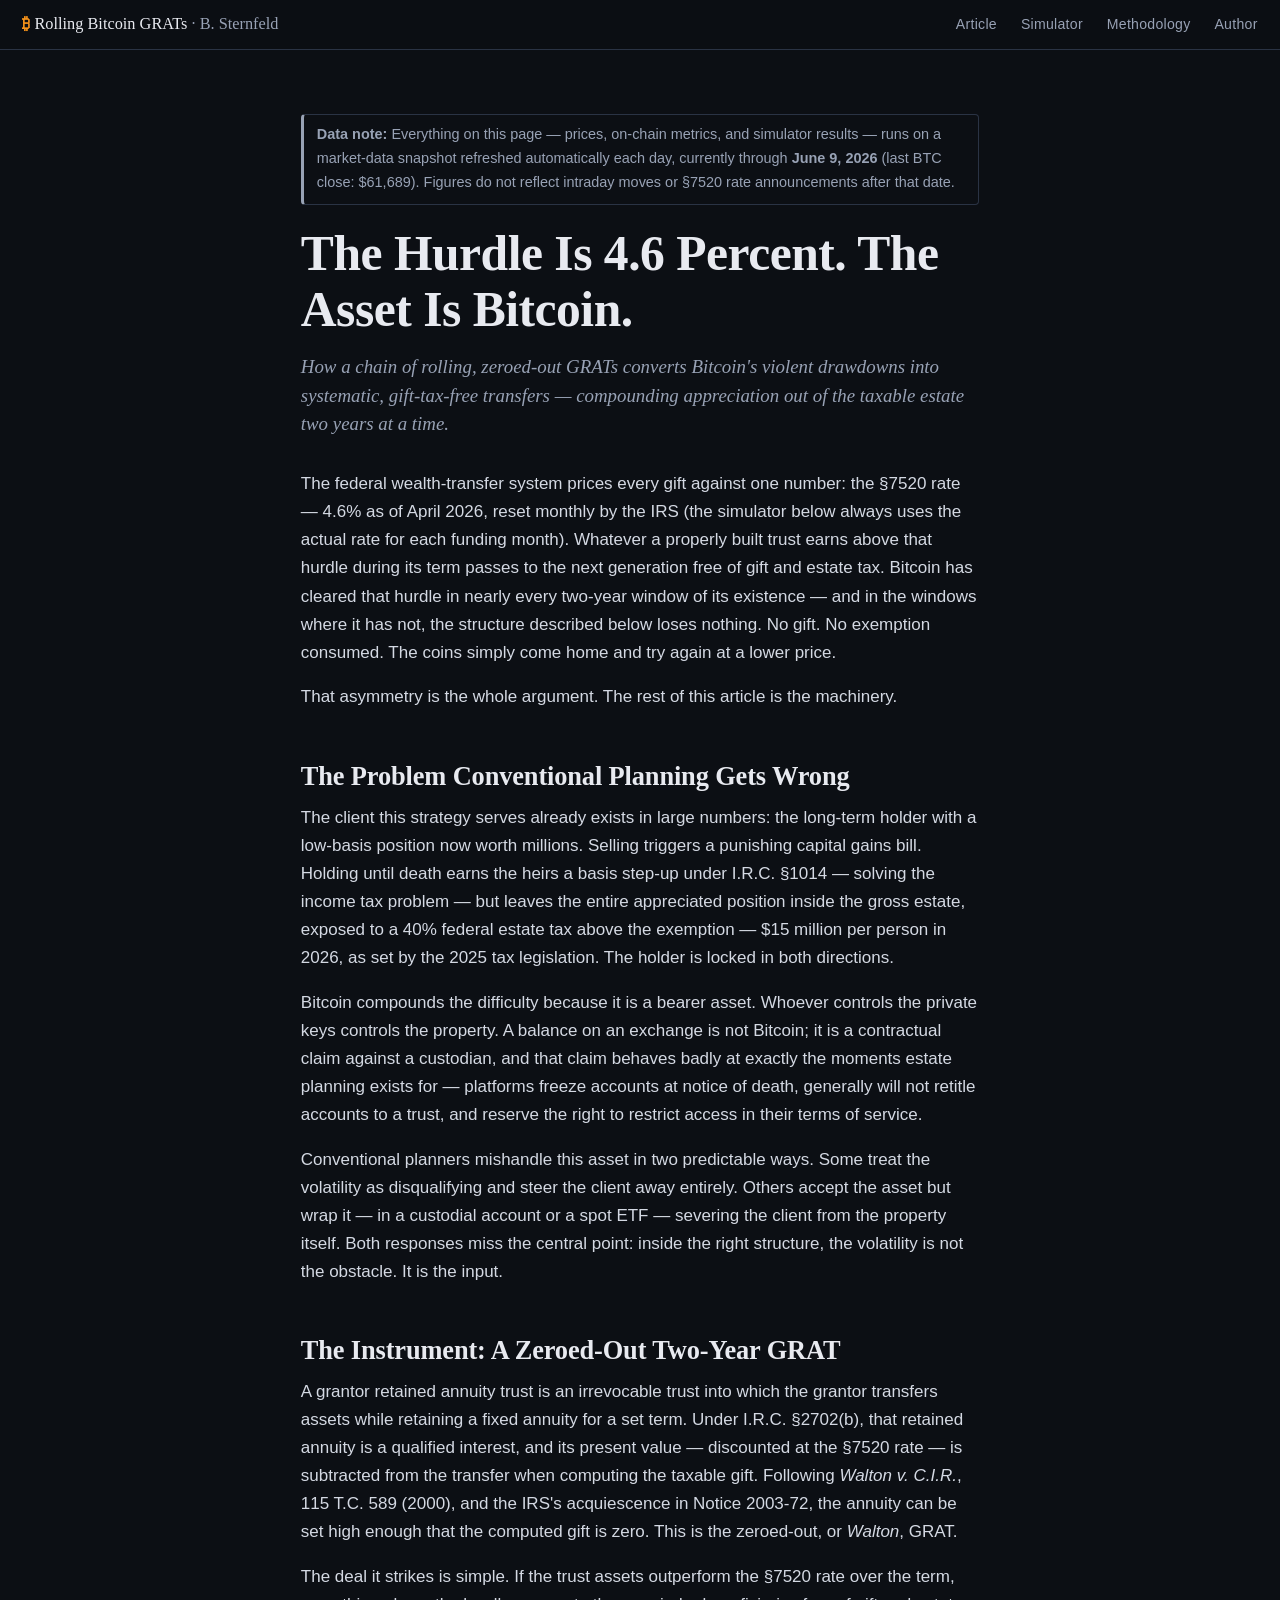
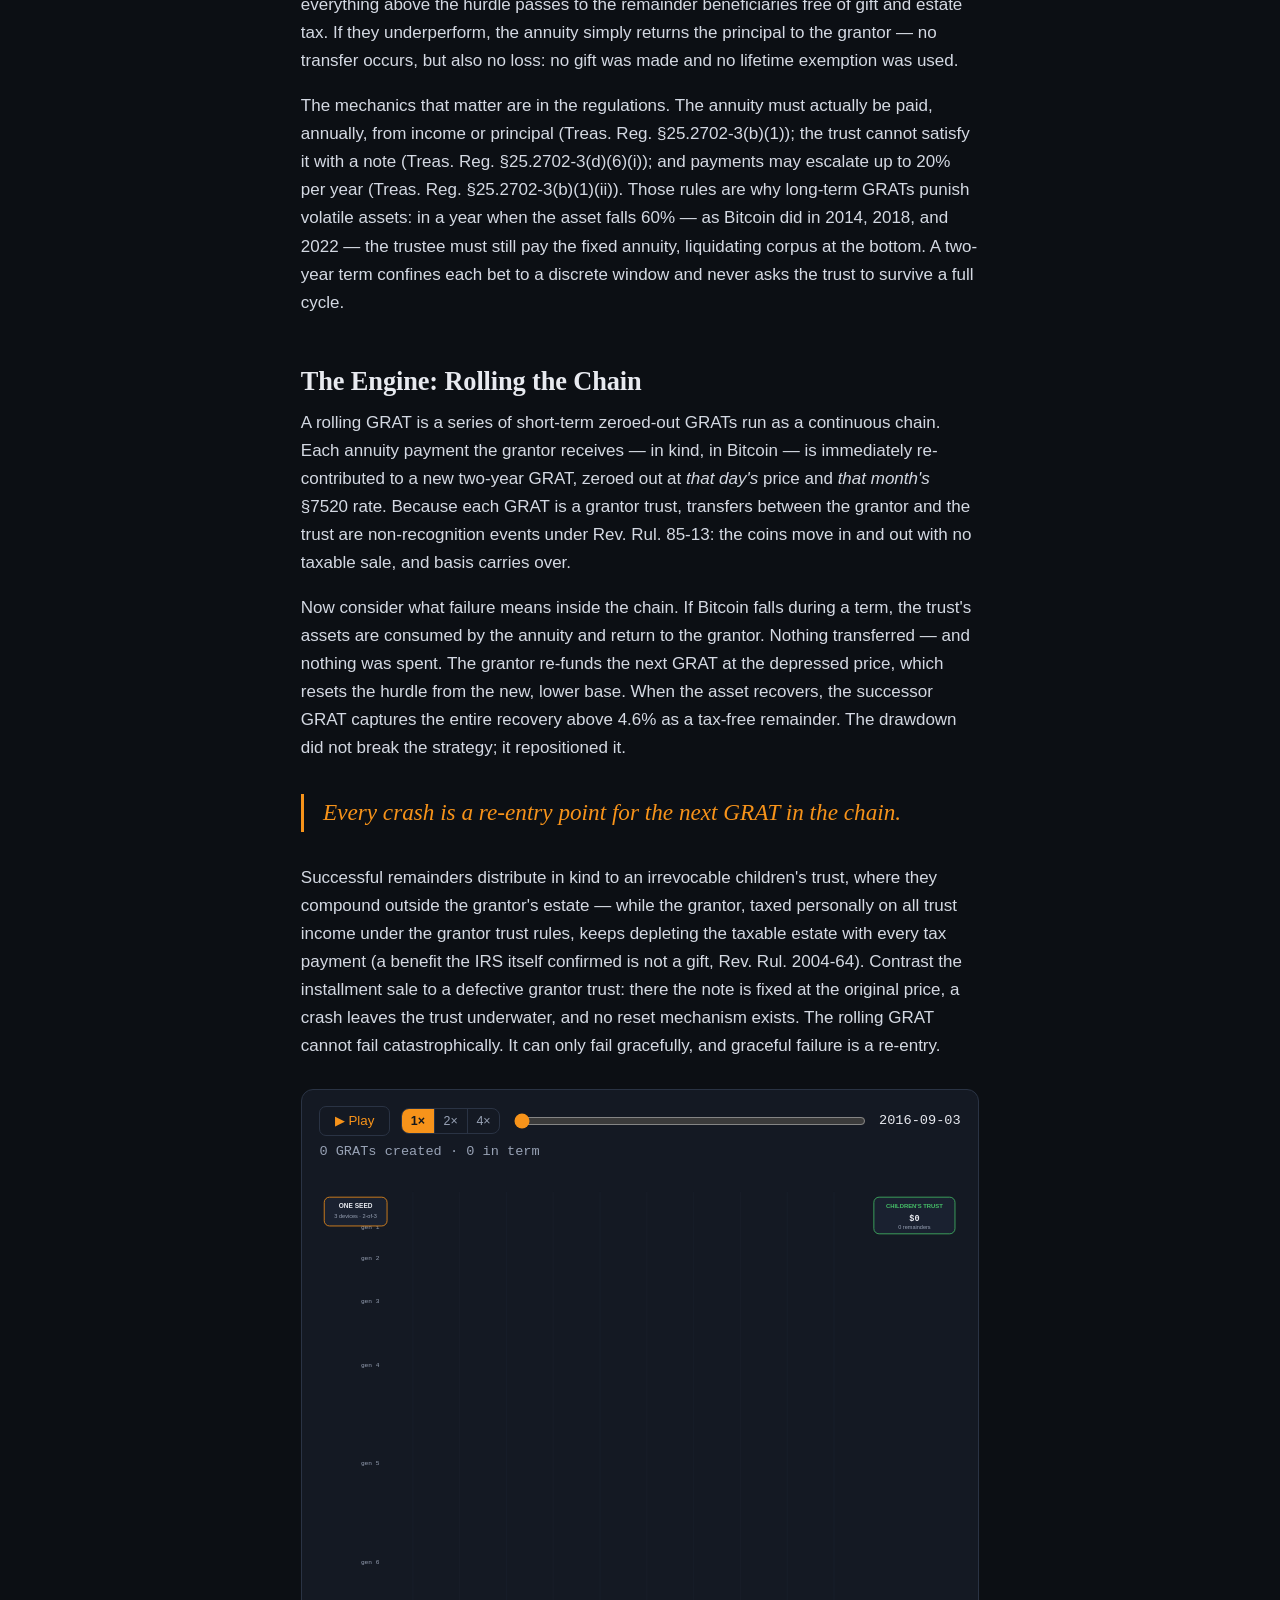
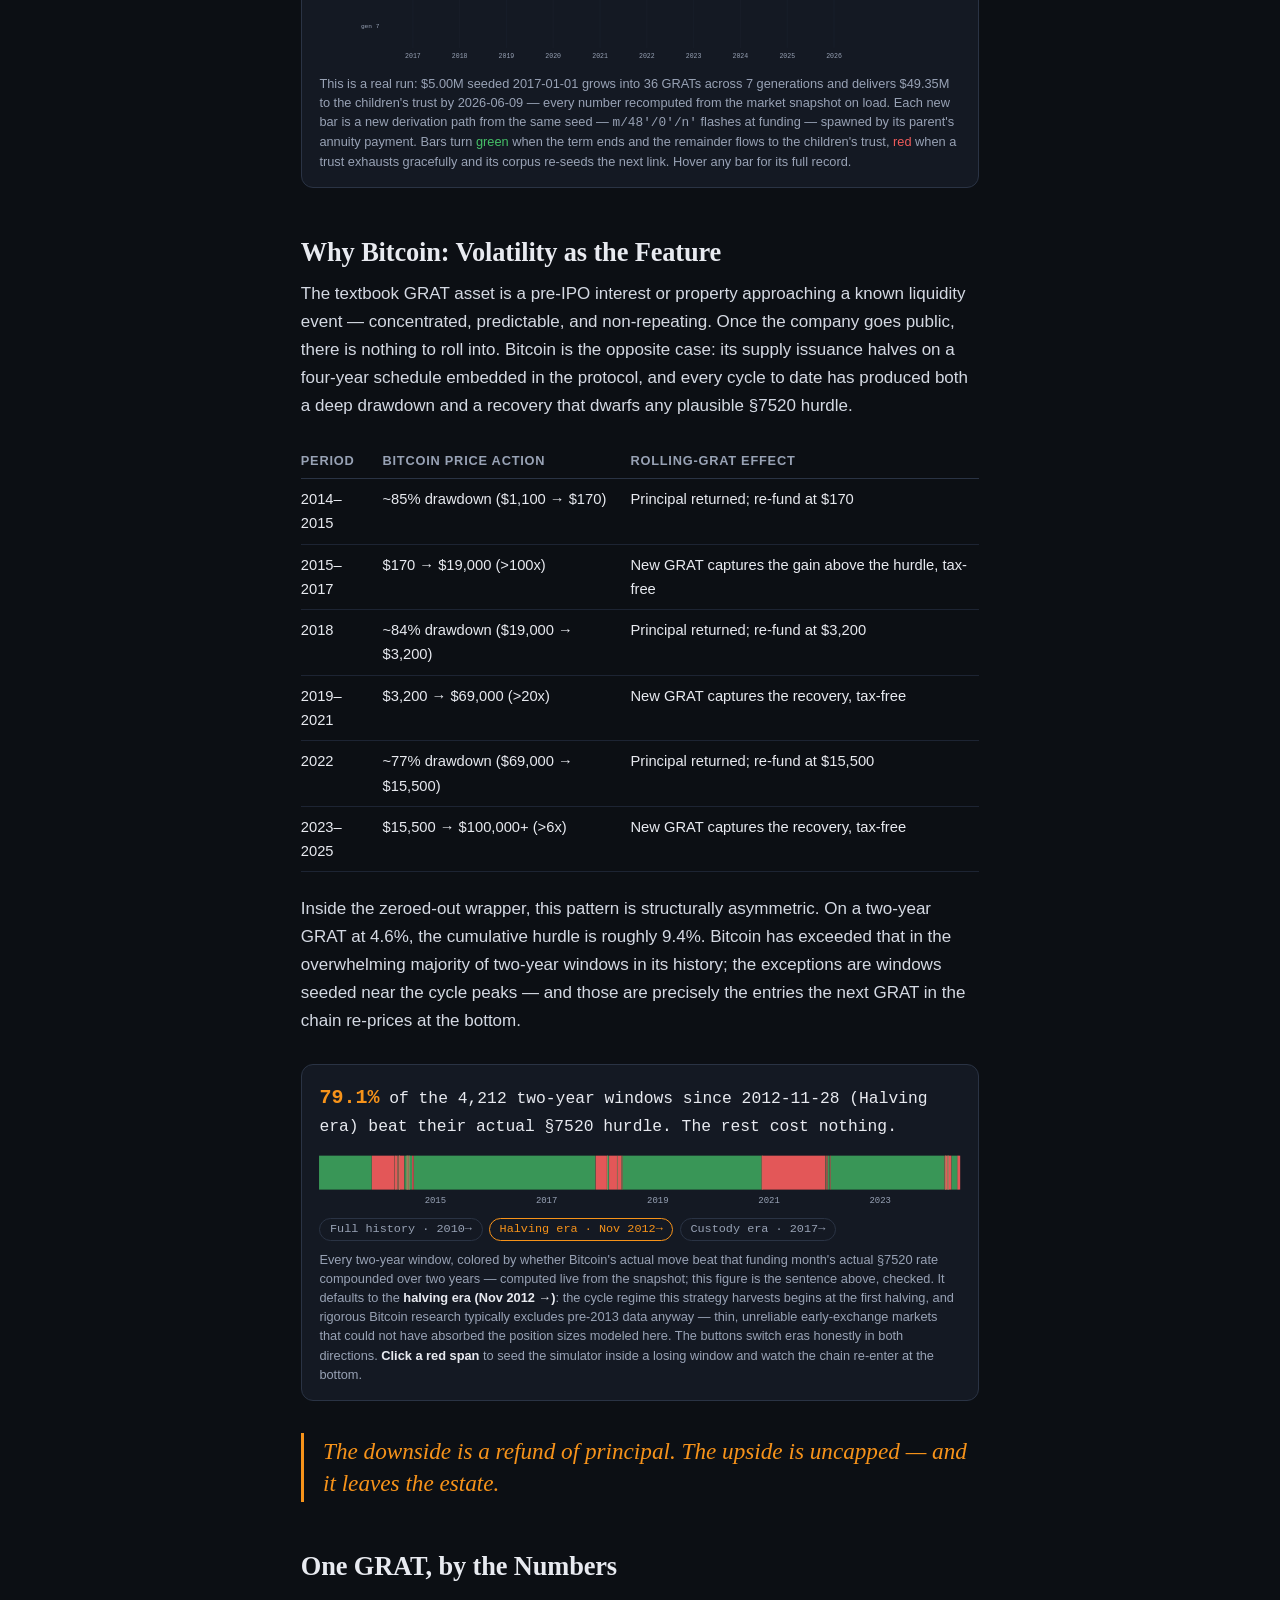
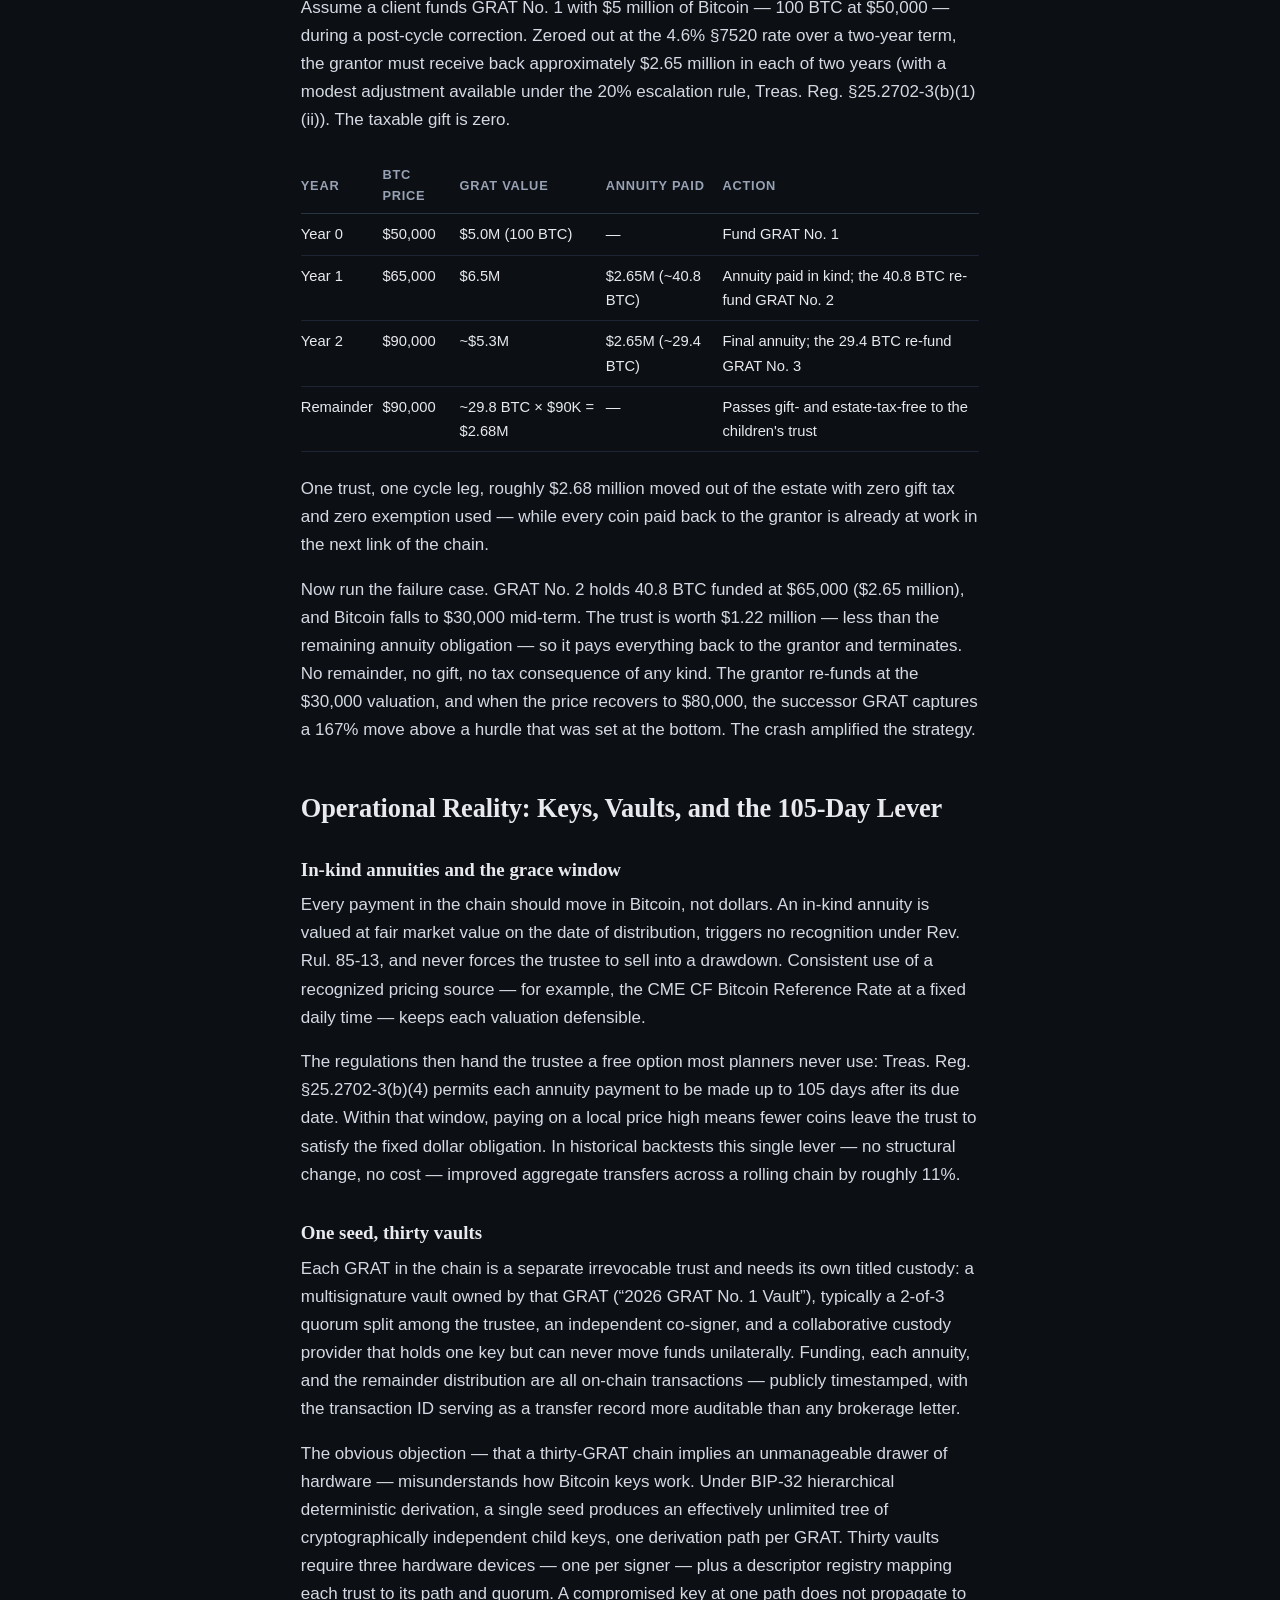
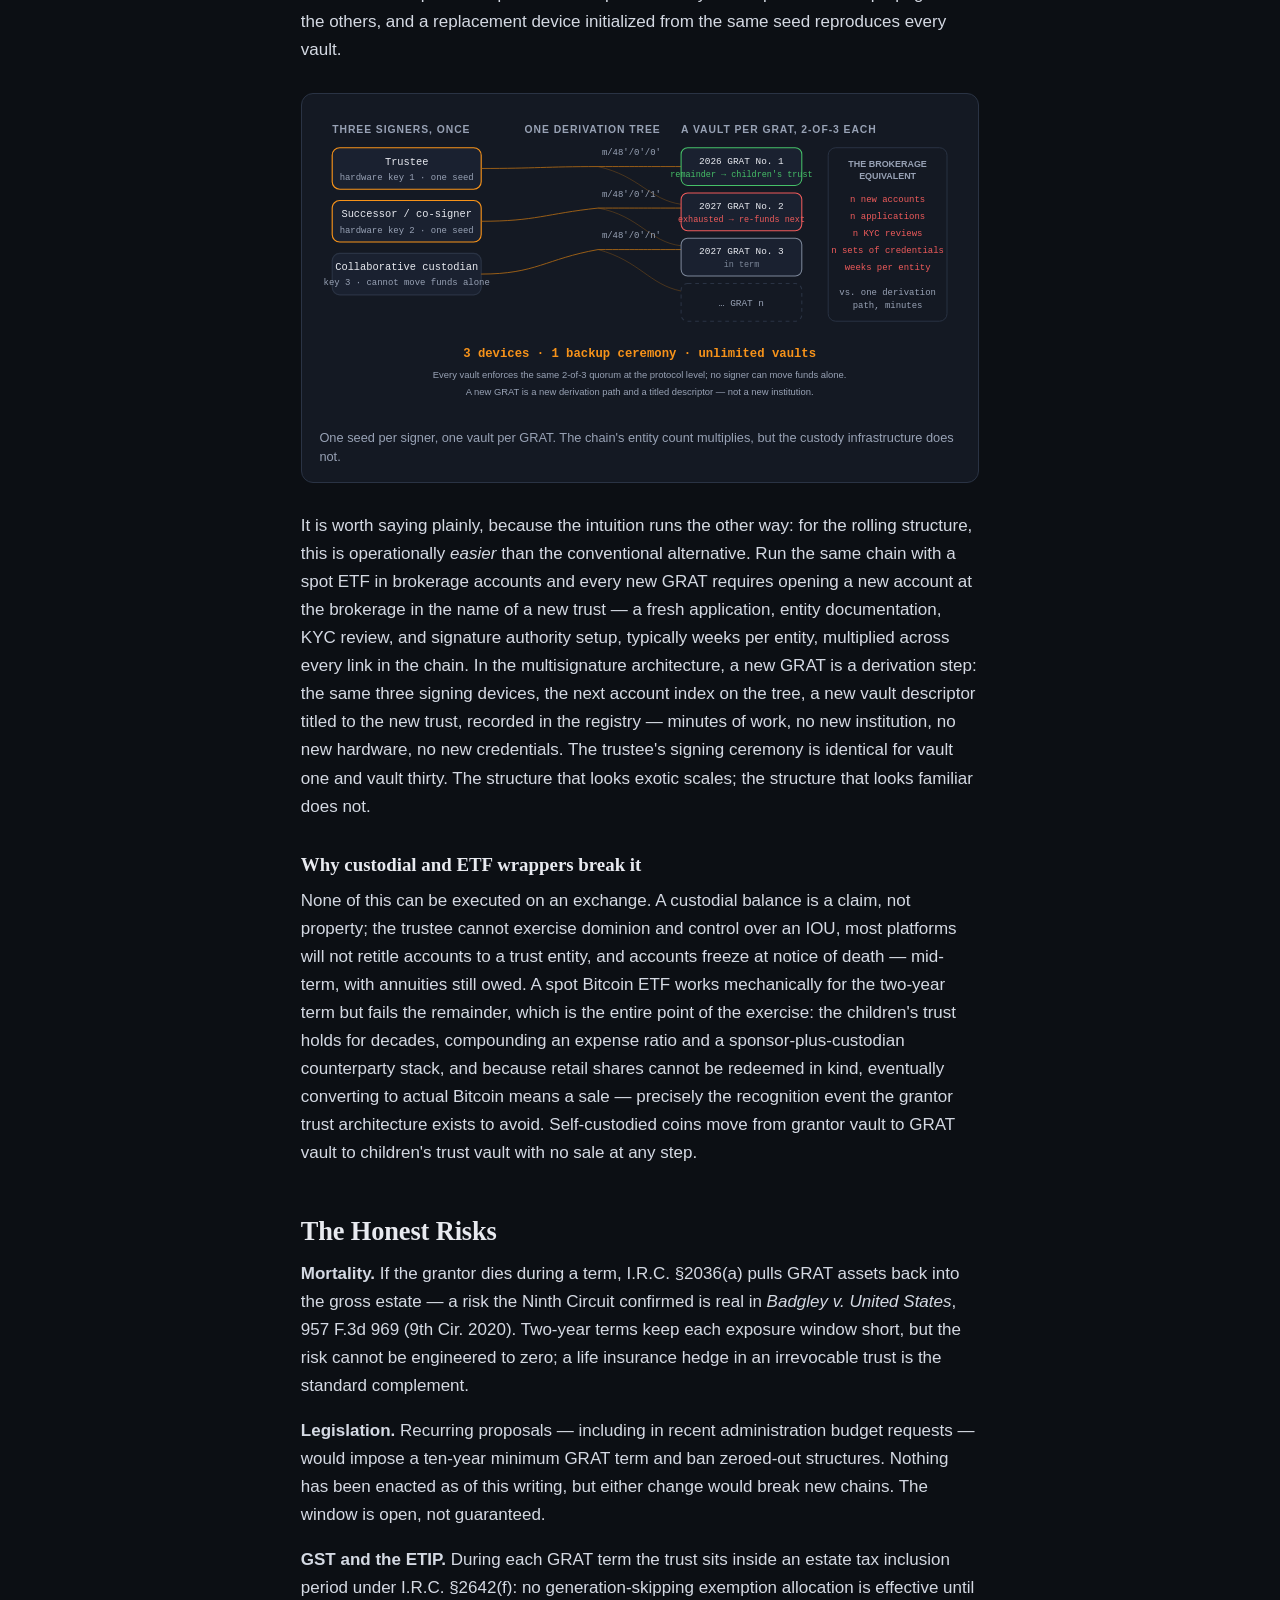
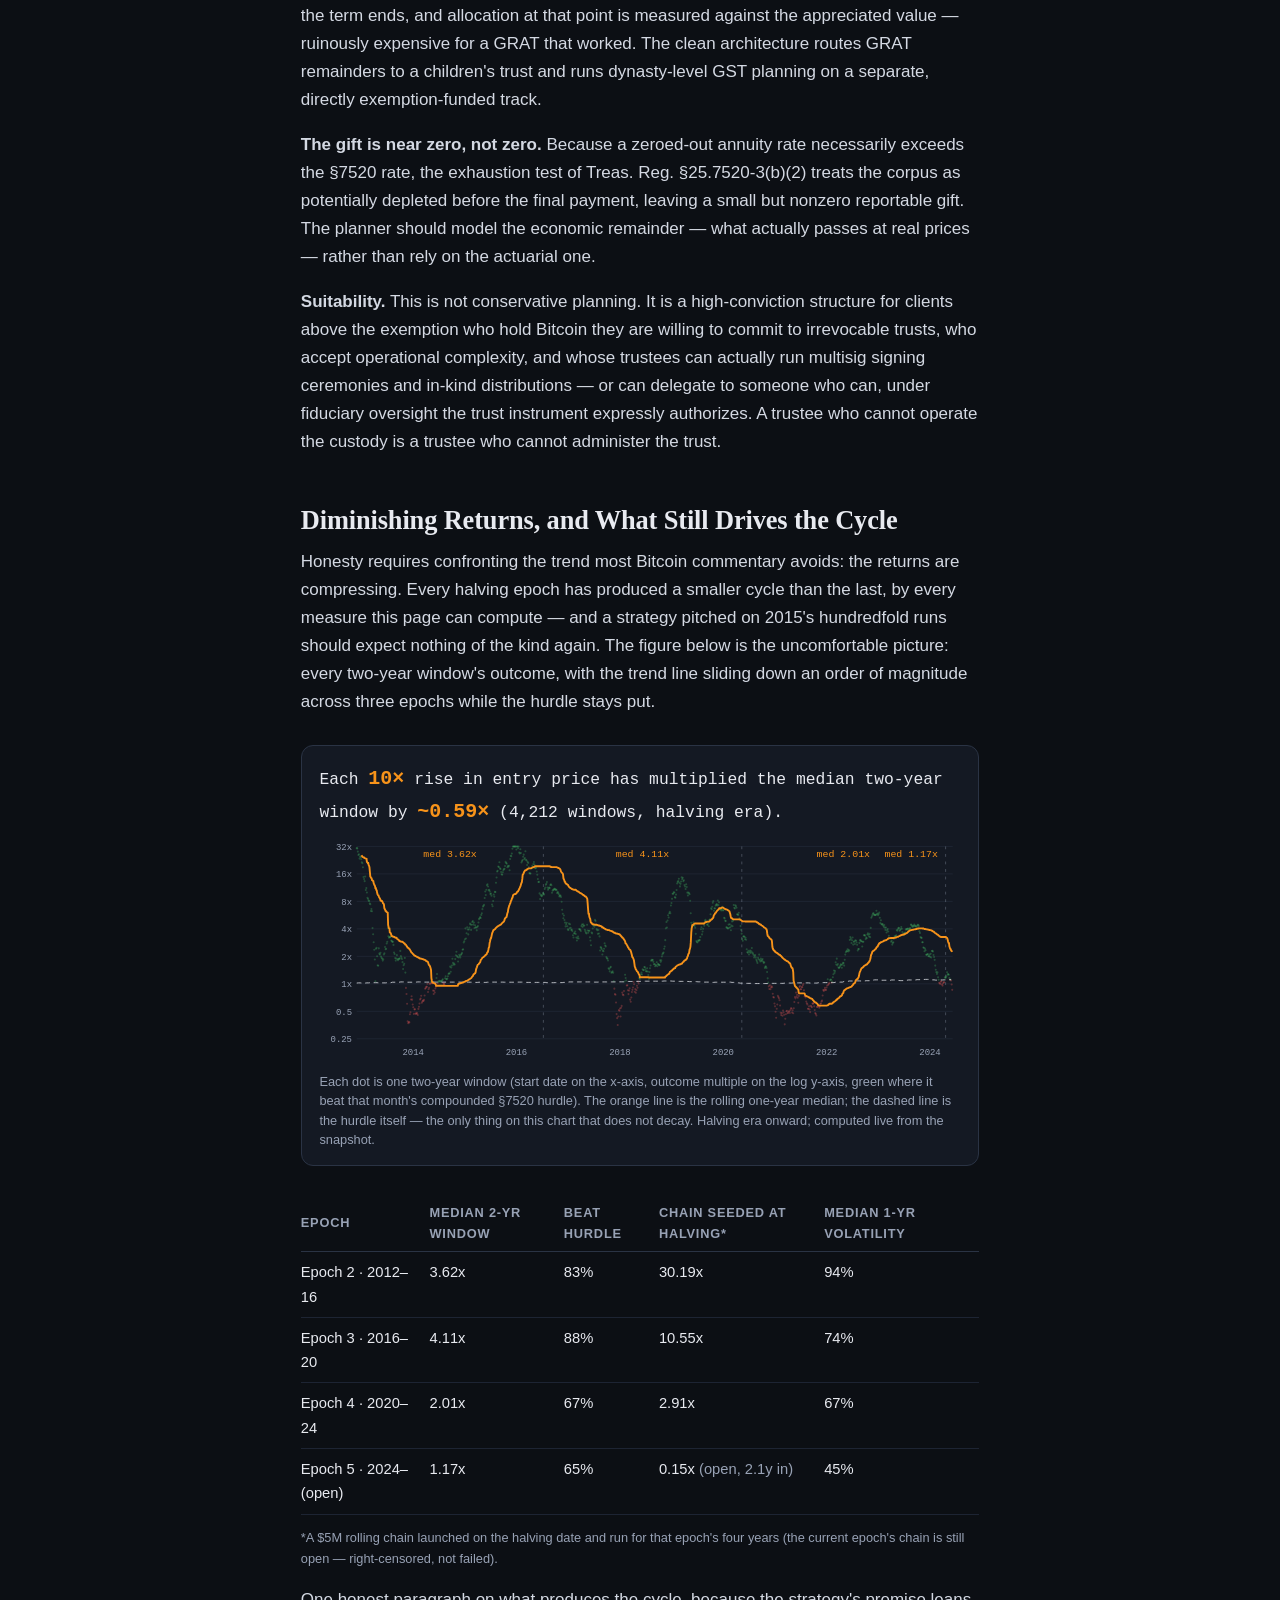
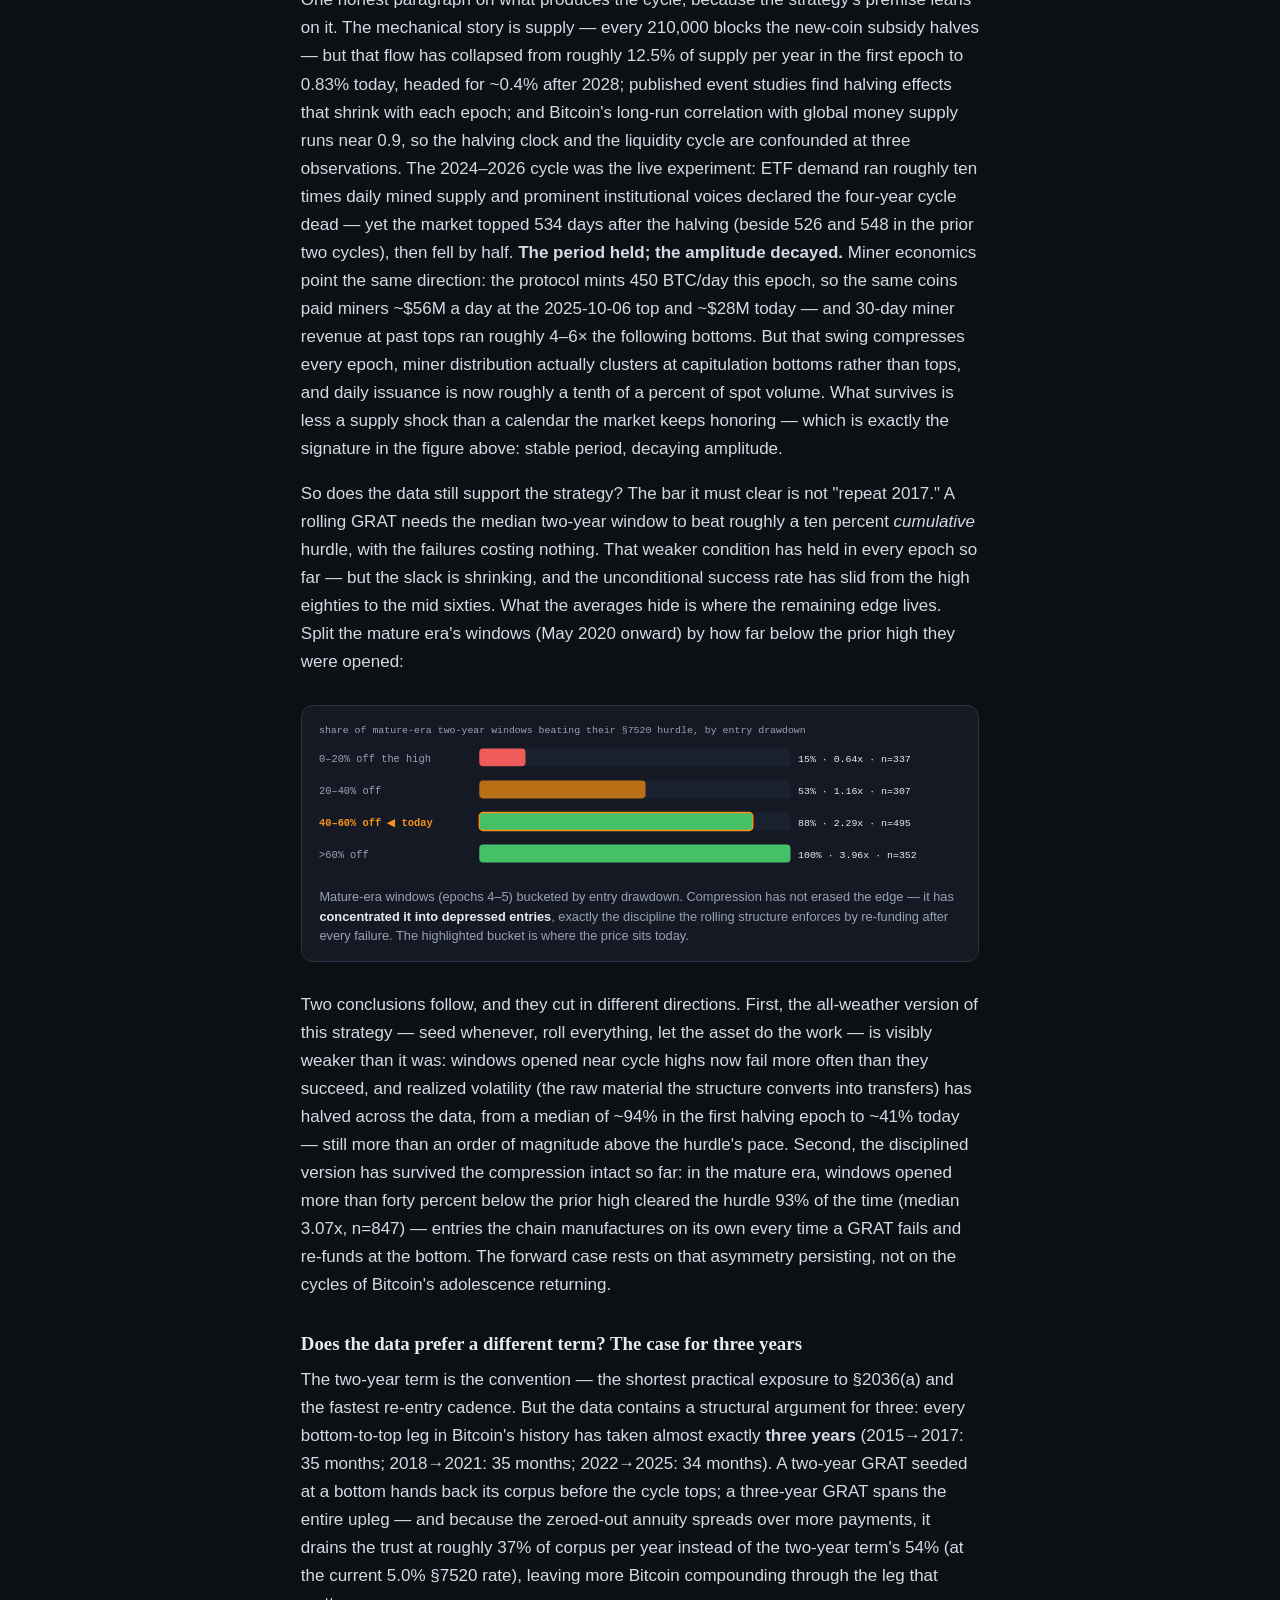
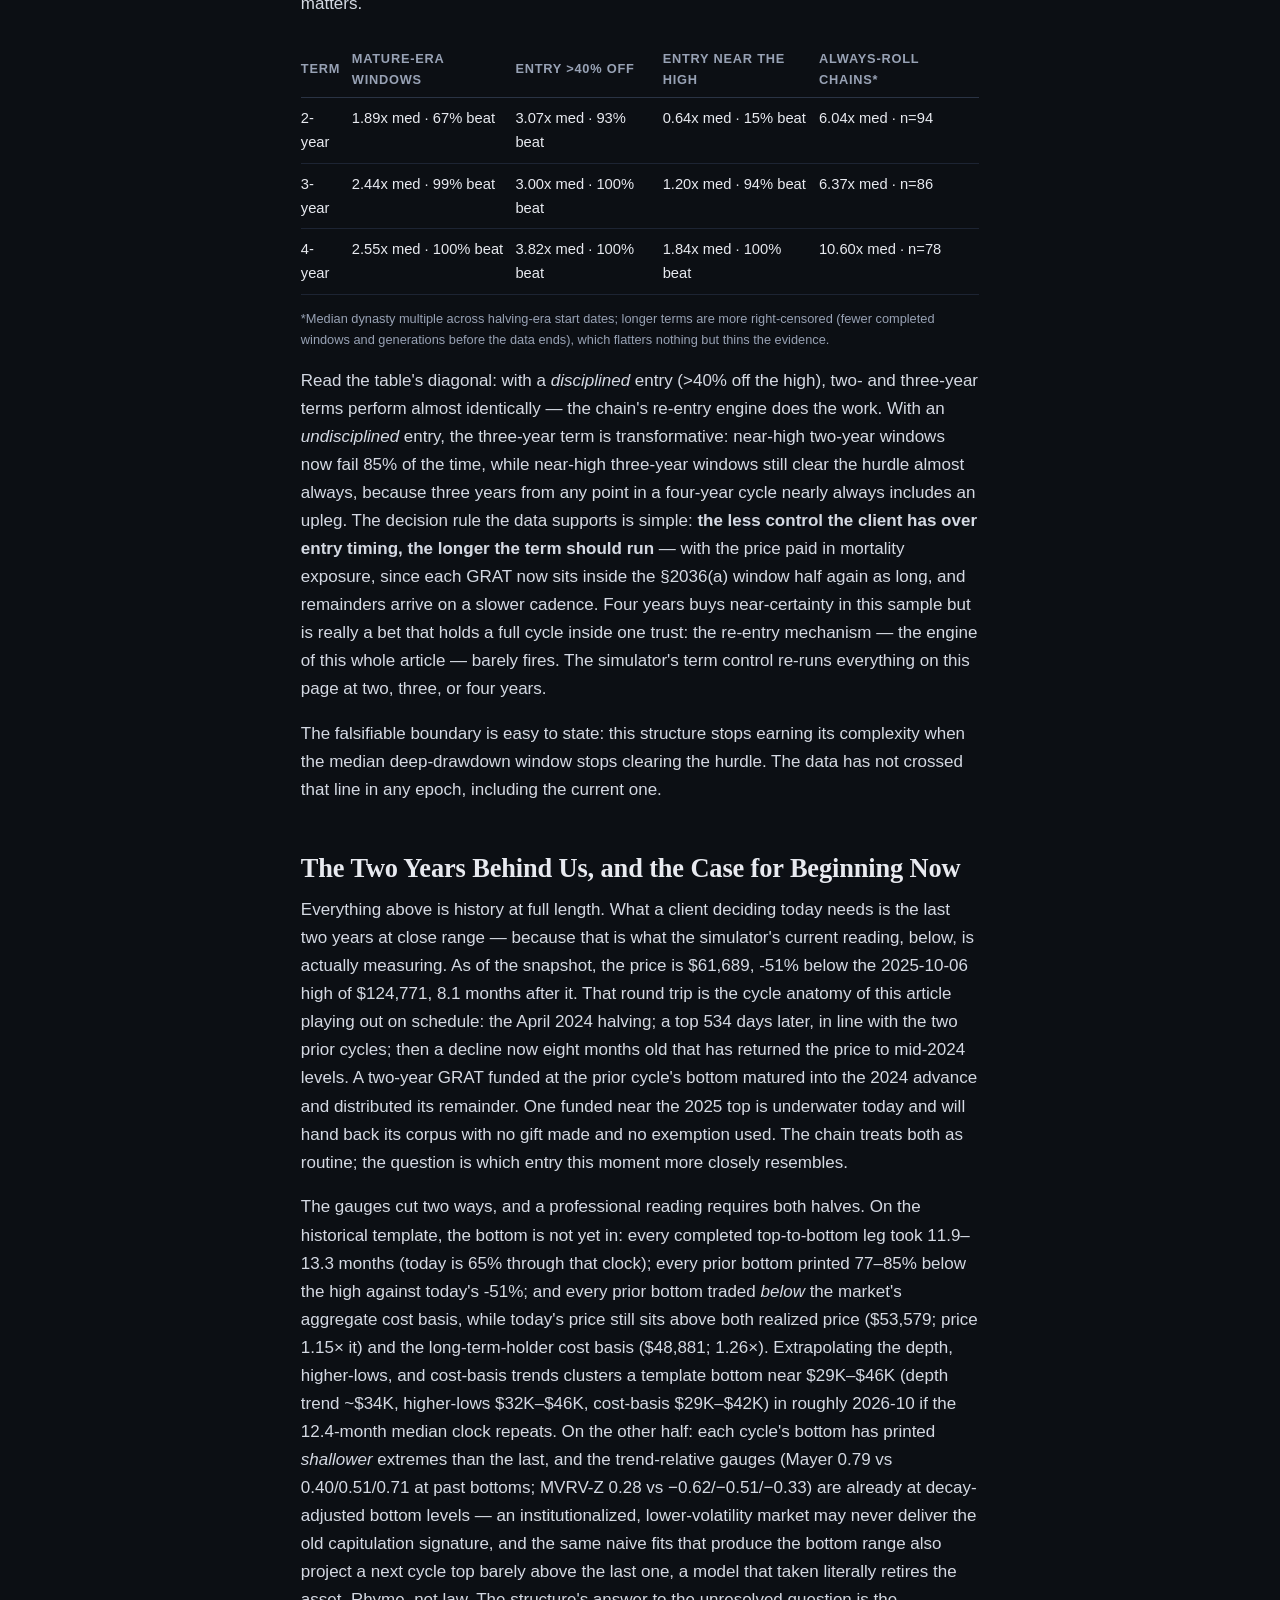
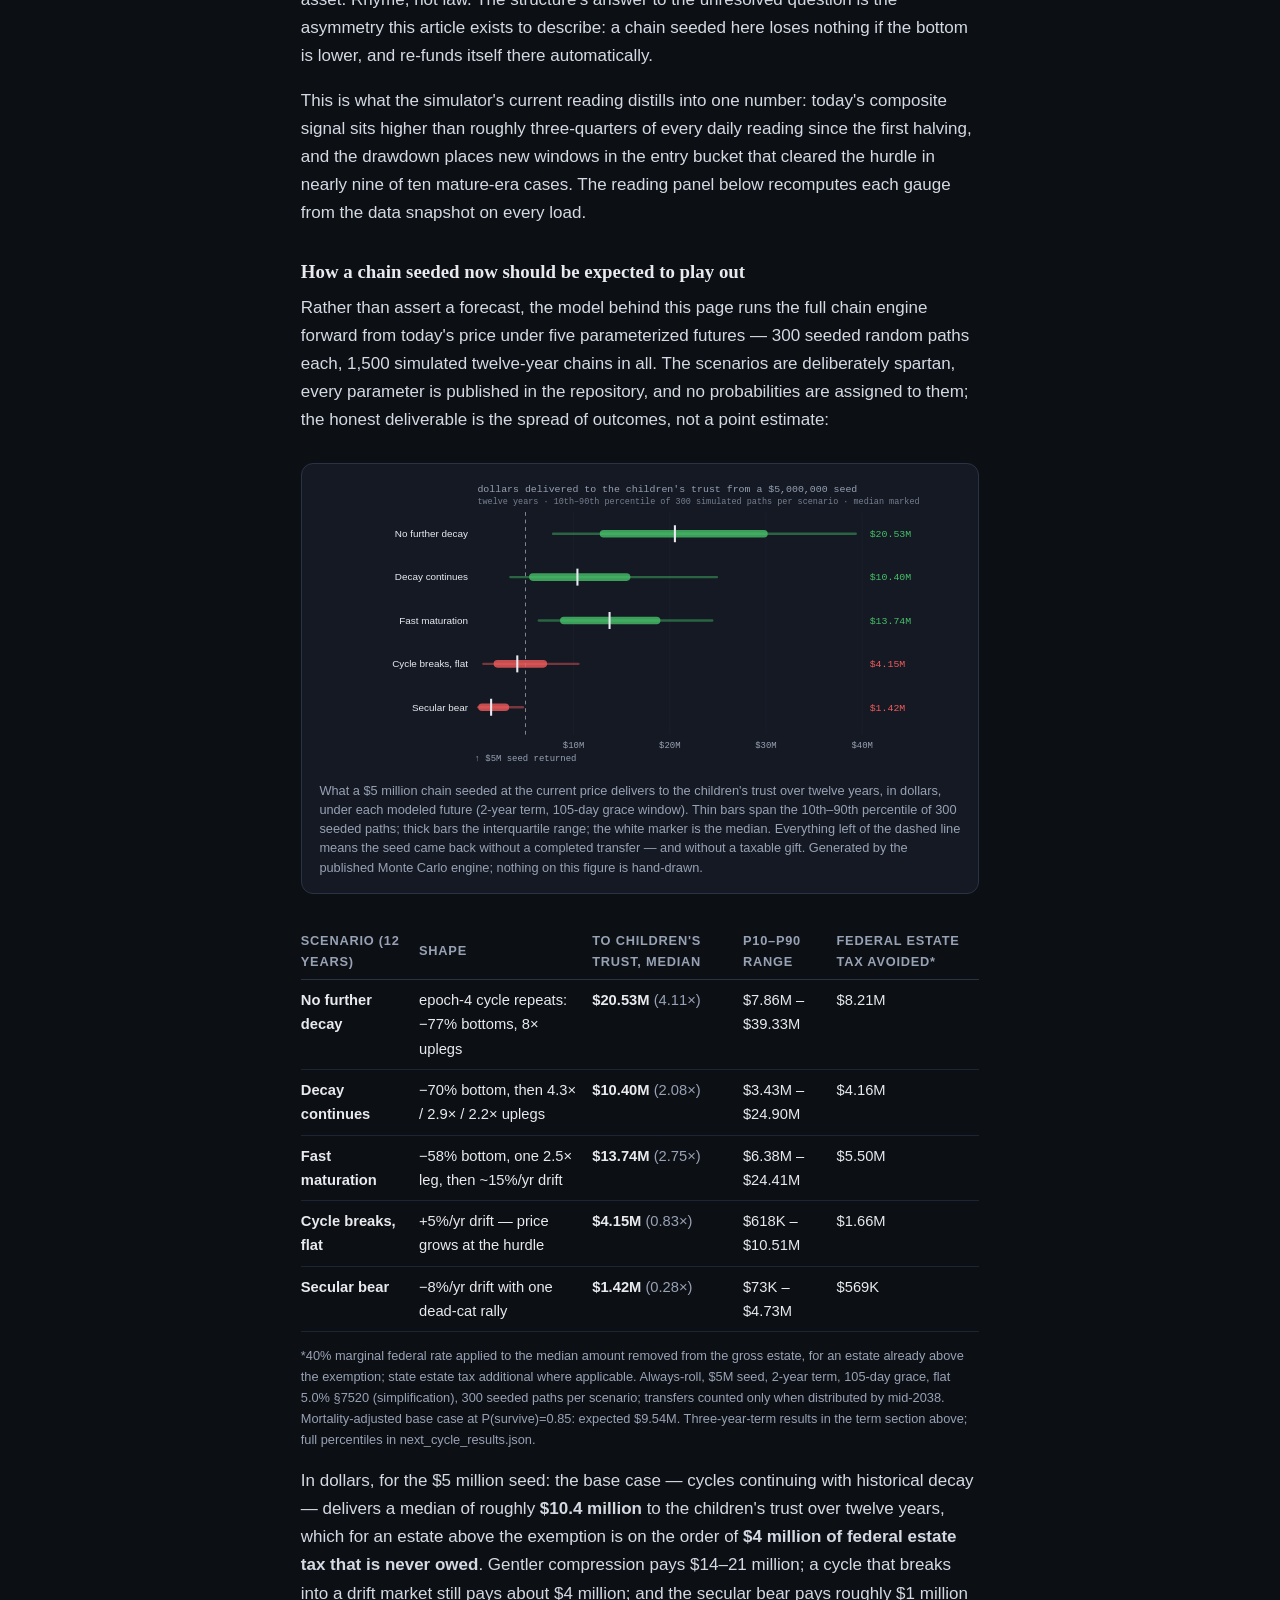
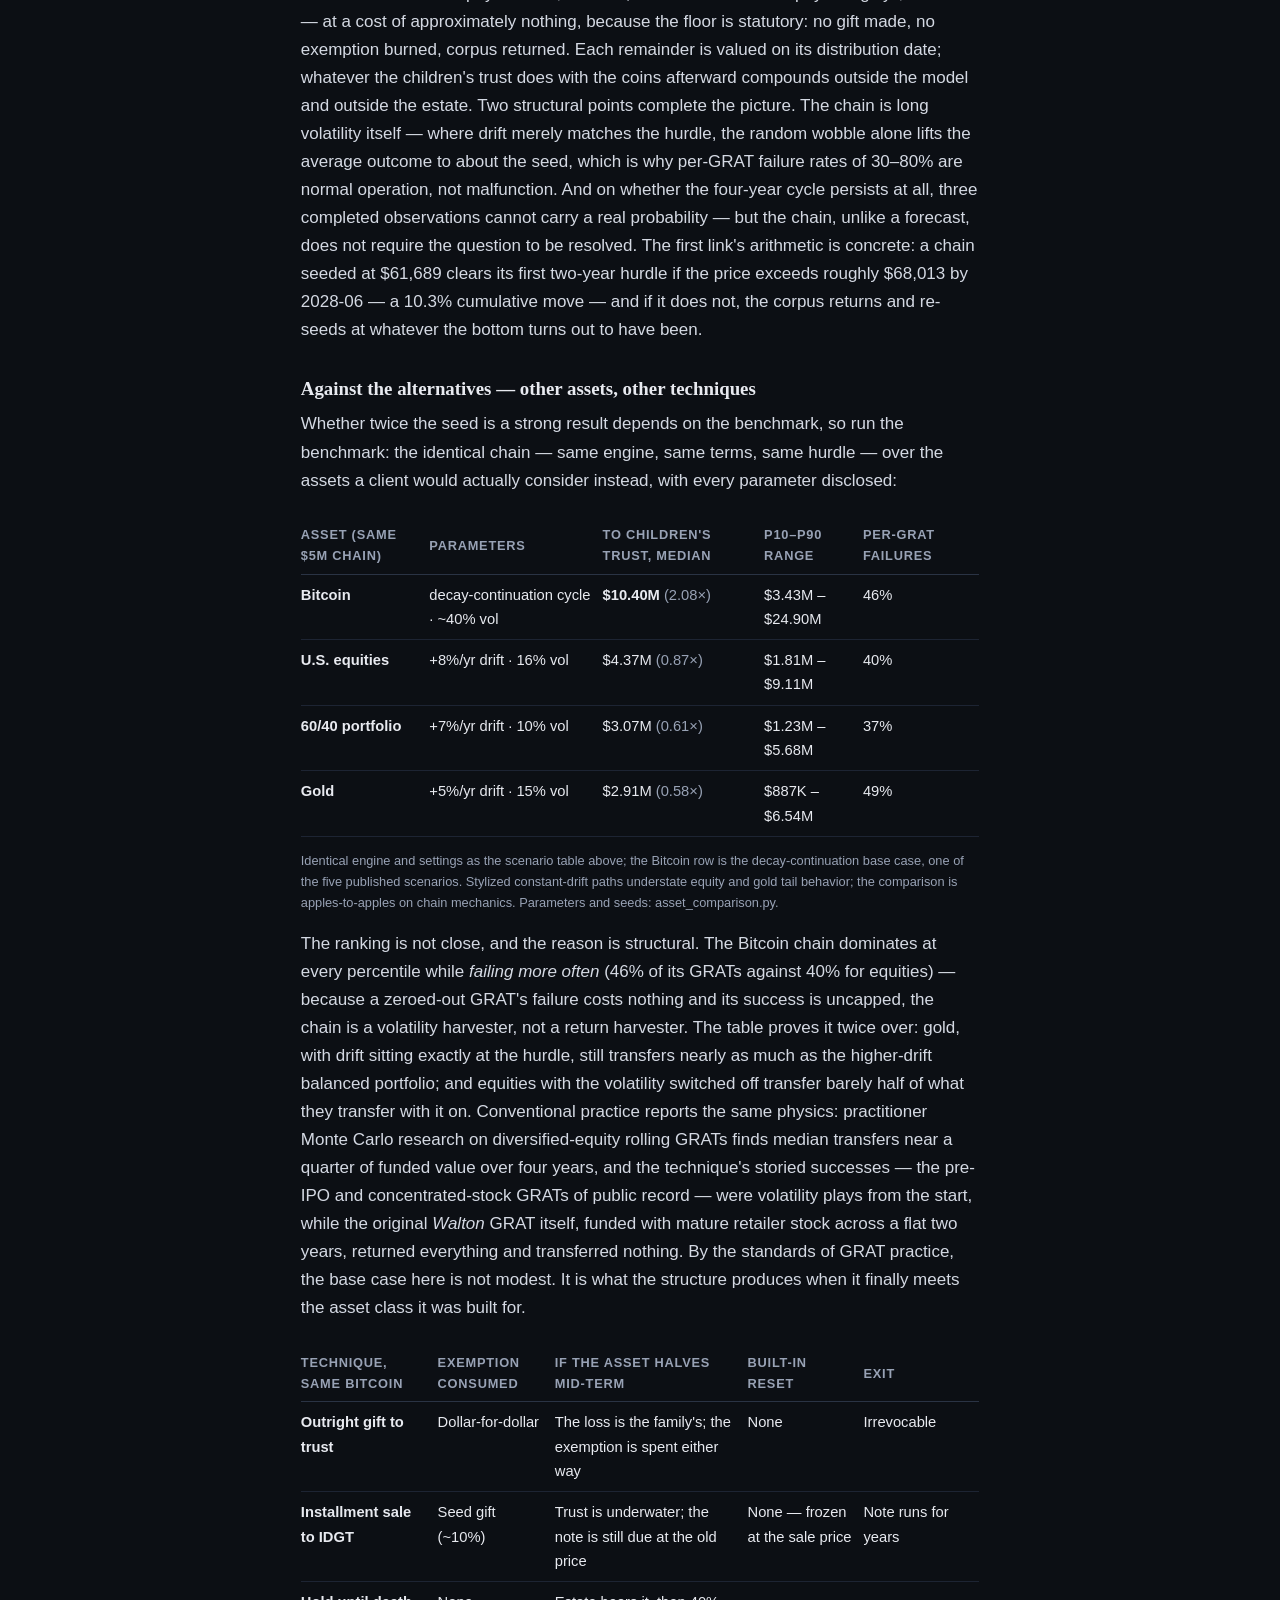
==== index.html @ e2a9f6c8 "Add nightly data refresh via GitHub Actions + dynamic data-note banner" ====
<!DOCTYPE html>
<html lang="en">
<head>
<meta charset="utf-8">
<meta name="viewport" content="width=device-width, initial-scale=1">
<title>The Hurdle Is 4.6 Percent. The Asset Is Bitcoin. — Rolling Bitcoin GRATs</title>
<meta name="description" content="Rolling zeroed-out GRATs funded with Bitcoin: the legal architecture, the rolling chain, and an interactive simulator over sixteen years of real market data. By Benjamin Ross Sternfeld.">
<link rel="stylesheet" href="styles.css">
<link rel="icon" href="data:image/svg+xml,<svg xmlns='http://www.w3.org/2000/svg' viewBox='0 0 100 100'><text y='0.9em' font-size='90'>&#8383;</text></svg>">
</head>
<body>

<nav>
  <a class="brand" href="#top"><b>&#8383;</b> Rolling Bitcoin GRATs <span style="color:var(--muted)">&middot; B. Sternfeld</span></a>
  <span class="links">
    <a href="#the-hurdle-is-4-6-percent">Article</a>
    <a href="#simulator">Simulator</a>
    <a href="#methodology">Methodology</a>
    <a href="#author">Author</a>
  </span>
</nav>

<a id="top"></a>

<!-- ============================== ARTICLE ============================== -->

<section class="prose" id="the-hurdle-is-4-6-percent">
  <p style="border:1px solid var(--line,#444); border-left:3px solid var(--muted,#888); border-radius:4px; padding:.6em .9em; font-size:.85em; color:var(--muted,#888); margin-bottom:1.5em;"><b>Data note:</b> Everything on this page &mdash; prices, on-chain metrics, and simulator results &mdash; runs on a market-data snapshot refreshed automatically each day, currently through <b id="data-note-date">June 10, 2026</b> (last BTC close: <span id="data-note-price">$61,689</span>). Figures do not reflect intraday moves or &sect;7520 rate announcements after that date.</p>
  <h1>The Hurdle Is 4.6 Percent. The Asset Is Bitcoin.</h1>
  <p class="standfirst">How a chain of rolling, zeroed-out GRATs converts Bitcoin's violent drawdowns into systematic, gift-tax-free transfers &mdash; compounding appreciation out of the taxable estate two years at a time.</p>
  <p>The federal wealth-transfer system prices every gift against one number: the &sect;7520 rate &mdash; 4.6% as of April 2026, reset monthly by the IRS (the simulator below always uses the actual rate for each funding month). Whatever a properly built trust earns above that hurdle during its term passes to the next generation free of gift and estate tax. Bitcoin has cleared that hurdle in nearly every two-year window of its existence &mdash; and in the windows where it has not, the structure described below loses nothing. No gift. No exemption consumed. The coins simply come home and try again at a lower price.</p>
  <p>That asymmetry is the whole argument. The rest of this article is the machinery.</p>
</section>

<section class="prose" id="the-problem-conventional-planning-gets-wrong">
  <h2>The Problem Conventional Planning Gets Wrong</h2>
  <p>The client this strategy serves already exists in large numbers: the long-term holder with a low-basis position now worth millions. Selling triggers a punishing capital gains bill. Holding until death earns the heirs a basis step-up under I.R.C. &sect;1014 &mdash; solving the income tax problem &mdash; but leaves the entire appreciated position inside the gross estate, exposed to a 40% federal estate tax above the exemption &mdash; $15 million per person in 2026, as set by the 2025 tax legislation. The holder is locked in both directions.</p>
  <p>Bitcoin compounds the difficulty because it is a bearer asset. Whoever controls the private keys controls the property. A balance on an exchange is not Bitcoin; it is a contractual claim against a custodian, and that claim behaves badly at exactly the moments estate planning exists for &mdash; platforms freeze accounts at notice of death, generally will not retitle accounts to a trust, and reserve the right to restrict access in their terms of service.</p>
  <p>Conventional planners mishandle this asset in two predictable ways. Some treat the volatility as disqualifying and steer the client away entirely. Others accept the asset but wrap it &mdash; in a custodial account or a spot ETF &mdash; severing the client from the property itself. Both responses miss the central point: inside the right structure, the volatility is not the obstacle. It is the input.</p>
</section>

<section class="prose" id="the-instrument-a-zeroed-out-two-year-grat">
  <h2>The Instrument: A Zeroed-Out Two-Year GRAT</h2>
  <p>A grantor retained annuity trust is an irrevocable trust into which the grantor transfers assets while retaining a fixed annuity for a set term. Under I.R.C. &sect;2702(b), that retained annuity is a qualified interest, and its present value &mdash; discounted at the &sect;7520 rate &mdash; is subtracted from the transfer when computing the taxable gift. Following <em>Walton v. C.I.R.</em>, 115 T.C. 589 (2000), and the IRS's acquiescence in Notice 2003-72, the annuity can be set high enough that the computed gift is zero. This is the zeroed-out, or <em>Walton</em>, GRAT.</p>
  <p>The deal it strikes is simple. If the trust assets outperform the &sect;7520 rate over the term, everything above the hurdle passes to the remainder beneficiaries free of gift and estate tax. If they underperform, the annuity simply returns the principal to the grantor &mdash; no transfer occurs, but also no loss: no gift was made and no lifetime exemption was used.</p>
  <p>The mechanics that matter are in the regulations. The annuity must actually be paid, annually, from income or principal (Treas. Reg. &sect;25.2702-3(b)(1)); the trust cannot satisfy it with a note (Treas. Reg. &sect;25.2702-3(d)(6)(i)); and payments may escalate up to 20% per year (Treas. Reg. &sect;25.2702-3(b)(1)(ii)). Those rules are why long-term GRATs punish volatile assets: in a year when the asset falls 60% &mdash; as Bitcoin did in 2014, 2018, and 2022 &mdash; the trustee must still pay the fixed annuity, liquidating corpus at the bottom. A two-year term confines each bet to a discrete window and never asks the trust to survive a full cycle.</p>
</section>

<section class="prose" id="the-engine-rolling-the-chain">
  <h2>The Engine: Rolling the Chain</h2>
  <p>A rolling GRAT is a series of short-term zeroed-out GRATs run as a continuous chain. Each annuity payment the grantor receives &mdash; in kind, in Bitcoin &mdash; is immediately re-contributed to a new two-year GRAT, zeroed out at <em>that day's</em> price and <em>that month's</em> &sect;7520 rate. Because each GRAT is a grantor trust, transfers between the grantor and the trust are non-recognition events under Rev. Rul. 85-13: the coins move in and out with no taxable sale, and basis carries over.</p>
  <p>Now consider what failure means inside the chain. If Bitcoin falls during a term, the trust's assets are consumed by the annuity and return to the grantor. Nothing transferred &mdash; and nothing was spent. The grantor re-funds the next GRAT at the depressed price, which resets the hurdle from the new, lower base. When the asset recovers, the successor GRAT captures the entire recovery above 4.6% as a tax-free remainder. The drawdown did not break the strategy; it repositioned it.</p>
  <blockquote class="pull">Every crash is a re-entry point for the next GRAT in the chain.</blockquote>
  <p>Successful remainders distribute in kind to an irrevocable children's trust, where they compound outside the grantor's estate &mdash; while the grantor, taxed personally on all trust income under the grantor trust rules, keeps depleting the taxable estate with every tax payment (a benefit the IRS itself confirmed is not a gift, Rev. Rul. 2004-64). Contrast the installment sale to a defective grantor trust: there the note is fixed at the original price, a crash leaves the trust underwater, and no reset mechanism exists. The rolling GRAT cannot fail catastrophically. It can only fail gracefully, and graceful failure is a re-entry.</p>
  <figure class="livefig" id="motion-figure">
    <div class="motion-controls">
      <button class="morebtn" id="motion-play" style="margin-top:0">&#9654; Play</button>
      <span class="seg" id="motion-speed" style="max-width:170px">
        <button data-s="1" class="on">1&times;</button>
        <button data-s="2">2&times;</button>
        <button data-s="4">4&times;</button>
      </span>
      <input type="range" id="motion-scrub" min="0" max="1000" value="0" style="flex:1;accent-color:var(--accent)">
      <span class="readout" id="motion-date" style="font-family:var(--mono);font-size:0.85rem"></span>
    </div>
    <div class="sweep-status" id="motion-live" style="margin:0.3rem 0 0.5rem"></div>
    <div class="chart" id="motion-chart"></div>
    <figcaption><span id="motion-summary"></span> Each new bar is a new derivation path from the same
    seed &mdash; <span style="font-family:var(--mono)">m/48'/0'/n'</span> flashes at funding &mdash;
    spawned by its parent's annuity payment. Bars turn <span style="color:var(--green)">green</span>
    when the term ends and the remainder flows to the children's trust,
    <span style="color:var(--red)">red</span> when a trust exhausts gracefully and its corpus
    re-seeds the next link. Hover any bar for its full record.</figcaption>
  </figure>
</section>

<section class="prose" id="why-bitcoin-volatility-as-the-feature">
  <h2>Why Bitcoin: Volatility as the Feature</h2>
  <p>The textbook GRAT asset is a pre-IPO interest or property approaching a known liquidity event &mdash; concentrated, predictable, and non-repeating. Once the company goes public, there is nothing to roll into. Bitcoin is the opposite case: its supply issuance halves on a four-year schedule embedded in the protocol, and every cycle to date has produced both a deep drawdown and a recovery that dwarfs any plausible &sect;7520 hurdle.</p>
  <table>
    <thead>
      <tr><th>Period</th><th>Bitcoin price action</th><th>Rolling-GRAT effect</th></tr>
    </thead>
    <tbody>
      <tr><td>2014&ndash;2015</td><td>~85% drawdown ($1,100 &rarr; $170)</td><td>Principal returned; re-fund at $170</td></tr>
      <tr><td>2015&ndash;2017</td><td>$170 &rarr; $19,000 (&gt;100x)</td><td>New GRAT captures the gain above the hurdle, tax-free</td></tr>
      <tr><td>2018</td><td>~84% drawdown ($19,000 &rarr; $3,200)</td><td>Principal returned; re-fund at $3,200</td></tr>
      <tr><td>2019&ndash;2021</td><td>$3,200 &rarr; $69,000 (&gt;20x)</td><td>New GRAT captures the recovery, tax-free</td></tr>
      <tr><td>2022</td><td>~77% drawdown ($69,000 &rarr; $15,500)</td><td>Principal returned; re-fund at $15,500</td></tr>
      <tr><td>2023&ndash;2025</td><td>$15,500 &rarr; $100,000+ (&gt;6x)</td><td>New GRAT captures the recovery, tax-free</td></tr>
    </tbody>
  </table>
  <p>Inside the zeroed-out wrapper, this pattern is structurally asymmetric. On a two-year GRAT at 4.6%, the cumulative hurdle is roughly 9.4%. Bitcoin has exceeded that in the overwhelming majority of two-year windows in its history; the exceptions are windows seeded near the cycle peaks &mdash; and those are precisely the entries the next GRAT in the chain re-prices at the bottom.</p>
  <figure class="livefig" id="hurdle-figure">
    <div class="livefig-stat" id="hurdle-stat">computing&hellip;</div>
    <div class="chart" id="hurdle-strip"></div>
    <div class="chips" id="hurdle-eras"></div>
    <figcaption>Every two-year window, colored by whether Bitcoin's actual move beat that funding
    month's actual &sect;7520 rate compounded over two years &mdash; computed live from the snapshot;
    this figure is the sentence above, checked. It defaults to the <strong>halving era
    (Nov&nbsp;2012&nbsp;&rarr;)</strong>: the cycle regime this strategy harvests begins at the first
    halving, and rigorous Bitcoin research typically excludes pre-2013 data anyway &mdash; thin,
    unreliable early-exchange markets that could not have absorbed the position sizes modeled here.
    The buttons switch eras honestly in both directions. <strong>Click a red span</strong> to seed the
    simulator inside a losing window and watch the chain re-enter at the bottom.</figcaption>
  </figure>
  <blockquote class="pull">The downside is a refund of principal. The upside is uncapped &mdash; and it leaves the estate.</blockquote>
</section>

<section class="prose" id="one-grat-by-the-numbers">
  <h2>One GRAT, by the Numbers</h2>
  <p>Assume a client funds GRAT No. 1 with $5 million of Bitcoin &mdash; 100 BTC at $50,000 &mdash; during a post-cycle correction. Zeroed out at the 4.6% &sect;7520 rate over a two-year term, the grantor must receive back approximately $2.65 million in each of two years (with a modest adjustment available under the 20% escalation rule, Treas. Reg. &sect;25.2702-3(b)(1)(ii)). The taxable gift is zero.</p>
  <table>
    <thead>
      <tr><th>Year</th><th>BTC price</th><th>GRAT value</th><th>Annuity paid</th><th>Action</th></tr>
    </thead>
    <tbody>
      <tr><td>Year 0</td><td>$50,000</td><td>$5.0M (100 BTC)</td><td>&mdash;</td><td>Fund GRAT No. 1</td></tr>
      <tr><td>Year 1</td><td>$65,000</td><td>$6.5M</td><td>$2.65M (~40.8 BTC)</td><td>Annuity paid in kind; the 40.8 BTC re-fund GRAT No. 2</td></tr>
      <tr><td>Year 2</td><td>$90,000</td><td>~$5.3M</td><td>$2.65M (~29.4 BTC)</td><td>Final annuity; the 29.4 BTC re-fund GRAT No. 3</td></tr>
      <tr><td>Remainder</td><td>$90,000</td><td>~29.8 BTC &times; $90K = $2.68M</td><td>&mdash;</td><td>Passes gift- and estate-tax-free to the children's trust</td></tr>
    </tbody>
  </table>
  <p>One trust, one cycle leg, roughly $2.68 million moved out of the estate with zero gift tax and zero exemption used &mdash; while every coin paid back to the grantor is already at work in the next link of the chain.</p>
  <p>Now run the failure case. GRAT No. 2 holds 40.8 BTC funded at $65,000 ($2.65 million), and Bitcoin falls to $30,000 mid-term. The trust is worth $1.22 million &mdash; less than the remaining annuity obligation &mdash; so it pays everything back to the grantor and terminates. No remainder, no gift, no tax consequence of any kind. The grantor re-funds at the $30,000 valuation, and when the price recovers to $80,000, the successor GRAT captures a 167% move above a hurdle that was set at the bottom. The crash amplified the strategy.</p>
</section>

<section class="prose" id="operational-reality-keys-vaults-and-the-105-day-lever">
  <h2>Operational Reality: Keys, Vaults, and the 105-Day Lever</h2>
  <h3>In-kind annuities and the grace window</h3>
  <p>Every payment in the chain should move in Bitcoin, not dollars. An in-kind annuity is valued at fair market value on the date of distribution, triggers no recognition under Rev. Rul. 85-13, and never forces the trustee to sell into a drawdown. Consistent use of a recognized pricing source &mdash; for example, the CME CF Bitcoin Reference Rate at a fixed daily time &mdash; keeps each valuation defensible.</p>
  <p>The regulations then hand the trustee a free option most planners never use: Treas. Reg. &sect;25.2702-3(b)(4) permits each annuity payment to be made up to 105 days after its due date. Within that window, paying on a local price high means fewer coins leave the trust to satisfy the fixed dollar obligation. In historical backtests this single lever &mdash; no structural change, no cost &mdash; improved aggregate transfers across a rolling chain by roughly 11%.</p>
  <h3>One seed, thirty vaults</h3>
  <p>Each GRAT in the chain is a separate irrevocable trust and needs its own titled custody: a multisignature vault owned by that GRAT (&ldquo;2026 GRAT No.&nbsp;1 Vault&rdquo;), typically a 2-of-3 quorum split among the trustee, an independent co-signer, and a collaborative custody provider that holds one key but can never move funds unilaterally. Funding, each annuity, and the remainder distribution are all on-chain transactions &mdash; publicly timestamped, with the transaction ID serving as a transfer record more auditable than any brokerage letter.</p>
  <p>The obvious objection &mdash; that a thirty-GRAT chain implies an unmanageable drawer of hardware &mdash; misunderstands how Bitcoin keys work. Under BIP-32 hierarchical deterministic derivation, a single seed produces an effectively unlimited tree of cryptographically independent child keys, one derivation path per GRAT. Thirty vaults require three hardware devices &mdash; one per signer &mdash; plus a descriptor registry mapping each trust to its path and quorum. A compromised key at one path does not propagate to the others, and a replacement device initialized from the same seed reproduces every vault.</p>
  <figure class="livefig" id="vault-figure">
    <svg viewBox="0 0 680 318" role="img" aria-label="Three signers, one derivation tree, many vaults" font-family="var(--mono)">
      <!-- signer devices (left column) -->
      <text x="14" y="24" fill="var(--muted)" font-size="11" font-family="var(--sans)" font-weight="600" letter-spacing="1">THREE SIGNERS, ONCE</text>
      <g>
        <rect x="14" y="40"  width="158" height="44" rx="8" fill="var(--panel-2)" stroke="var(--accent)" stroke-width="1.2"/>
        <text x="93" y="58" fill="var(--text)" font-size="11" text-anchor="middle">Trustee</text>
        <text x="93" y="74" fill="var(--muted)" font-size="9.5" text-anchor="middle">hardware key 1 · one seed</text>
        <rect x="14" y="96" width="158" height="44" rx="8" fill="var(--panel-2)" stroke="var(--accent)" stroke-width="1.2"/>
        <text x="93" y="114" fill="var(--text)" font-size="11" text-anchor="middle">Successor / co-signer</text>
        <text x="93" y="130" fill="var(--muted)" font-size="9.5" text-anchor="middle">hardware key 2 · one seed</text>
        <rect x="14" y="152" width="158" height="44" rx="8" fill="var(--panel-2)" stroke="var(--line)" stroke-width="1.2"/>
        <text x="93" y="170" fill="var(--text)" font-size="11" text-anchor="middle">Collaborative custodian</text>
        <text x="93" y="186" fill="var(--muted)" font-size="9.5" text-anchor="middle">key 3 · cannot move funds alone</text>
      </g>
      <!-- derivation fan -->
      <text x="218" y="24" fill="var(--muted)" font-size="11" font-family="var(--sans)" font-weight="600" letter-spacing="1">ONE DERIVATION TREE</text>
      <g stroke="var(--accent-dim)" stroke-width="1" opacity="0.85" fill="none">
        <path d="M 172 62  C 230 62, 240 60, 296 60"/>
        <path d="M 172 118 C 230 118, 240 110, 296 104"/>
        <path d="M 172 174 C 230 174, 240 158, 296 148"/>
        <path d="M 296 60 C 340 60, 350 60, 384 60"/>
        <path d="M 296 104 C 340 104, 350 104, 384 104"/>
        <path d="M 296 148 C 340 148, 350 148, 384 148"/>
        <path d="M 296 60 C 340 70, 350 95, 384 100" opacity="0.4"/>
        <path d="M 296 104 C 340 112, 350 140, 384 144" opacity="0.4"/>
        <path d="M 296 148 C 340 160, 350 185, 384 192" opacity="0.4"/>
      </g>
      <text x="300" y="48" fill="var(--muted)" font-size="9.5">m/48'/0'/0'</text>
      <text x="300" y="92" fill="var(--muted)" font-size="9.5">m/48'/0'/1'</text>
      <text x="300" y="136" fill="var(--muted)" font-size="9.5">m/48'/0'/n'</text>
      <!-- vault grid (right) -->
      <text x="384" y="24" fill="var(--muted)" font-size="11" font-family="var(--sans)" font-weight="600" letter-spacing="1">A VAULT PER GRAT, 2-OF-3 EACH</text>
      <g>
        <rect x="384" y="40"  width="128" height="40" rx="7" fill="var(--panel-2)" stroke="var(--green)" stroke-width="1.1"/>
        <text x="448" y="57" fill="var(--text)" font-size="10" text-anchor="middle">2026 GRAT No. 1</text>
        <text x="448" y="71" fill="var(--green)" font-size="9" text-anchor="middle">remainder &rarr; children's trust</text>
        <rect x="384" y="88" width="128" height="40" rx="7" fill="var(--panel-2)" stroke="var(--red)" stroke-width="1.1"/>
        <text x="448" y="105" fill="var(--text)" font-size="10" text-anchor="middle">2027 GRAT No. 2</text>
        <text x="448" y="119" fill="var(--red)" font-size="9" text-anchor="middle">exhausted &rarr; re-funds next</text>
        <rect x="384" y="136" width="128" height="40" rx="7" fill="var(--panel-2)" stroke="var(--gray)" stroke-width="1.1"/>
        <text x="448" y="153" fill="var(--text)" font-size="10" text-anchor="middle">2027 GRAT No. 3</text>
        <text x="448" y="167" fill="var(--gray)" font-size="9" text-anchor="middle">in term</text>
        <rect x="384" y="184" width="128" height="40" rx="7" fill="none" stroke="var(--line)" stroke-width="1.1" stroke-dasharray="4 4"/>
        <text x="448" y="208" fill="var(--muted)" font-size="10" text-anchor="middle">&hellip; GRAT n</text>
      </g>
      <!-- contrast panel -->
      <g>
        <rect x="540" y="40" width="126" height="184" rx="8" fill="none" stroke="var(--line)" stroke-width="1"/>
        <text x="603" y="60" fill="var(--muted)" font-size="9.5" text-anchor="middle" font-family="var(--sans)" font-weight="600">THE BROKERAGE</text>
        <text x="603" y="73" fill="var(--muted)" font-size="9.5" text-anchor="middle" font-family="var(--sans)" font-weight="600">EQUIVALENT</text>
        <text x="603" y="98"  fill="var(--red)" font-size="9.5" text-anchor="middle">n new accounts</text>
        <text x="603" y="116" fill="var(--red)" font-size="9.5" text-anchor="middle">n applications</text>
        <text x="603" y="134" fill="var(--red)" font-size="9.5" text-anchor="middle">n KYC reviews</text>
        <text x="603" y="152" fill="var(--red)" font-size="9.5" text-anchor="middle">n sets of credentials</text>
        <text x="603" y="170" fill="var(--red)" font-size="9.5" text-anchor="middle">weeks per entity</text>
        <text x="603" y="196" fill="var(--muted)" font-size="9.5" text-anchor="middle">vs. one derivation</text>
        <text x="603" y="210" fill="var(--muted)" font-size="9.5" text-anchor="middle">path, minutes</text>
      </g>
      <!-- bottom annotation -->
      <text x="340" y="262" fill="var(--accent)" font-size="13" text-anchor="middle" font-weight="600">3 devices &middot; 1 backup ceremony &middot; unlimited vaults</text>
      <text x="340" y="284" fill="var(--muted)" font-size="10" text-anchor="middle" font-family="var(--sans)">Every vault enforces the same 2-of-3 quorum at the protocol level; no signer can move funds alone.</text>
      <text x="340" y="302" fill="var(--muted)" font-size="10" text-anchor="middle" font-family="var(--sans)">A new GRAT is a new derivation path and a titled descriptor &mdash; not a new institution.</text>
    </svg>
    <figcaption>One seed per signer, one vault per GRAT. The chain's entity count multiplies, but the
    custody infrastructure does not.</figcaption>
  </figure>
  <p>It is worth saying plainly, because the intuition runs the other way: for the rolling structure,
  this is operationally <em>easier</em> than the conventional alternative. Run the same chain with a
  spot ETF in brokerage accounts and every new GRAT requires opening a new account at the brokerage in
  the name of a new trust &mdash; a fresh application, entity documentation, KYC review, and signature
  authority setup, typically weeks per entity, multiplied across every link in the chain. In the
  multisignature architecture, a new GRAT is a derivation step: the same three signing devices, the
  next account index on the tree, a new vault descriptor titled to the new trust, recorded in the
  registry &mdash; minutes of work, no new institution, no new hardware, no new credentials. The
  trustee's signing ceremony is identical for vault one and vault thirty. The structure that looks
  exotic scales; the structure that looks familiar does not.</p>
  <h3>Why custodial and ETF wrappers break it</h3>
  <p>None of this can be executed on an exchange. A custodial balance is a claim, not property; the trustee cannot exercise dominion and control over an IOU, most platforms will not retitle accounts to a trust entity, and accounts freeze at notice of death &mdash; mid-term, with annuities still owed. A spot Bitcoin ETF works mechanically for the two-year term but fails the remainder, which is the entire point of the exercise: the children's trust holds for decades, compounding an expense ratio and a sponsor-plus-custodian counterparty stack, and because retail shares cannot be redeemed in kind, eventually converting to actual Bitcoin means a sale &mdash; precisely the recognition event the grantor trust architecture exists to avoid. Self-custodied coins move from grantor vault to GRAT vault to children's trust vault with no sale at any step.</p>
</section>

<section class="prose" id="the-honest-risks">
  <h2>The Honest Risks</h2>
  <p><strong>Mortality.</strong> If the grantor dies during a term, I.R.C. &sect;2036(a) pulls GRAT assets back into the gross estate &mdash; a risk the Ninth Circuit confirmed is real in <em>Badgley v. United States</em>, 957 F.3d 969 (9th Cir. 2020). Two-year terms keep each exposure window short, but the risk cannot be engineered to zero; a life insurance hedge in an irrevocable trust is the standard complement.</p>
  <p><strong>Legislation.</strong> Recurring proposals &mdash; including in recent administration budget requests &mdash; would impose a ten-year minimum GRAT term and ban zeroed-out structures. Nothing has been enacted as of this writing, but either change would break new chains. The window is open, not guaranteed.</p>
  <p><strong>GST and the ETIP.</strong> During each GRAT term the trust sits inside an estate tax inclusion period under I.R.C. &sect;2642(f): no generation-skipping exemption allocation is effective until the term ends, and allocation at that point is measured against the appreciated value &mdash; ruinously expensive for a GRAT that worked. The clean architecture routes GRAT remainders to a children's trust and runs dynasty-level GST planning on a separate, directly exemption-funded track.</p>
  <p><strong>The gift is near zero, not zero.</strong> Because a zeroed-out annuity rate necessarily exceeds the &sect;7520 rate, the exhaustion test of Treas. Reg. &sect;25.7520-3(b)(2) treats the corpus as potentially depleted before the final payment, leaving a small but nonzero reportable gift. The planner should model the economic remainder &mdash; what actually passes at real prices &mdash; rather than rely on the actuarial one.</p>
  <p><strong>Suitability.</strong> This is not conservative planning. It is a high-conviction structure for clients above the exemption who hold Bitcoin they are willing to commit to irrevocable trusts, who accept operational complexity, and whose trustees can actually run multisig signing ceremonies and in-kind distributions &mdash; or can delegate to someone who can, under fiduciary oversight the trust instrument expressly authorizes. A trustee who cannot operate the custody is a trustee who cannot administer the trust.</p>
</section>

<section class="prose" id="diminishing-returns-and-the-forward-case">
  <h2>Diminishing Returns, and What Still Drives the Cycle</h2>
  <p>Honesty requires confronting the trend most Bitcoin commentary avoids: the returns are compressing.
  Every halving epoch has produced a smaller cycle than the last, by every measure this page can compute
  &mdash; and a strategy pitched on 2015's hundredfold runs should expect nothing of the kind again.
  The figure below is the uncomfortable picture: every two-year window's outcome, with the trend line
  sliding down an order of magnitude across three epochs while the hurdle stays put.</p>
  <figure class="livefig" id="decay-figure">
    <div class="livefig-stat" id="decay-stat">computing&hellip;</div>
    <div class="chart" id="decay-chart"></div>
    <figcaption>Each dot is one two-year window (start date on the x-axis, outcome multiple on the
    log y-axis, green where it beat that month's compounded &sect;7520 hurdle). The orange line is the
    rolling one-year median; the dashed line is the hurdle itself &mdash; the only thing on this chart
    that does not decay. Halving era onward; computed live from the snapshot.</figcaption>
  </figure>
  <table>
    <thead>
      <tr><th>Epoch</th><th>Median 2-yr window</th><th>Beat hurdle</th>
          <th>Chain seeded at halving*</th><th>Median 1-yr volatility</th></tr>
    </thead>
    <tbody id="epoch-table"><tr><td colspan="5">computing&hellip;</td></tr></tbody>
  </table>
  <p style="font-size:0.8rem;color:var(--muted);margin-top:-0.6rem">*A $5M rolling chain launched on
  the halving date and run for that epoch's four years (the current epoch's chain is still open &mdash;
  right-censored, not failed).</p>
  <p>One honest paragraph on what produces the cycle, because the strategy's premise leans on it. The
  mechanical story is supply &mdash; every 210,000 blocks the new-coin subsidy halves &mdash; but that
  flow has collapsed from roughly 12.5% of supply per year in the first epoch to 0.83% today, headed
  for ~0.4% after 2028; published event studies find halving effects that shrink with each epoch; and
  Bitcoin's long-run correlation with global money supply runs near 0.9, so the halving clock and the
  liquidity cycle are confounded at three observations. The 2024&ndash;2026 cycle was the live
  experiment: ETF demand ran roughly ten times daily mined supply and prominent institutional voices
  declared the four-year cycle dead &mdash; yet the market topped 534 days after the halving (beside
  526 and 548 in the prior two cycles), then fell by half. <strong>The period held; the amplitude
  decayed.</strong> Miner economics point the same direction: <span id="c-miner">&hellip;</span>.
  But that swing compresses every epoch, miner distribution actually clusters at capitulation bottoms
  rather than tops, and daily issuance is now roughly a tenth of a percent of spot volume. What
  survives is less a supply shock than a calendar the market keeps honoring &mdash; which is exactly
  the signature in the figure above: stable period, decaying amplitude.</p>
  <p>So does the data still support the strategy? The bar it must clear is not "repeat 2017." A rolling
  GRAT needs the median two-year window to beat roughly a ten percent <em>cumulative</em> hurdle, with
  the failures costing nothing. That weaker condition has held in every epoch so far &mdash; but the
  slack is shrinking, and the unconditional success rate has slid from the high eighties to the mid
  sixties. What the averages hide is where the remaining edge lives. Split the mature era's windows
  (May 2020 onward) by how far below the prior high they were opened:</p>
  <figure class="livefig" id="dd-figure">
    <div class="chart" id="dd-bars"></div>
    <figcaption>Mature-era windows (epochs 4&ndash;5) bucketed by entry drawdown. Compression has not
    erased the edge &mdash; it has <strong>concentrated it into depressed entries</strong>, exactly the
    discipline the rolling structure enforces by re-funding after every failure. The highlighted bucket
    is where the price sits today.</figcaption>
  </figure>
  <p>Two conclusions follow, and they cut in different directions. First, the all-weather version of
  this strategy &mdash; seed whenever, roll everything, let the asset do the work &mdash; is visibly
  weaker than it was: windows opened near cycle highs now fail more often than they succeed, and
  realized volatility (the raw material the structure converts into transfers) has halved across the
  data, <span id="fwd-vol">&hellip;</span>. Second, the disciplined version has survived the
  compression intact so far: in the mature era, windows opened more than forty percent below the prior
  high cleared the hurdle <span id="fwd-dd">&hellip;</span> &mdash; entries the chain manufactures on
  its own every time a GRAT fails and re-funds at the bottom. The forward case rests on that asymmetry
  persisting, not on the cycles of Bitcoin's adolescence returning.</p>
  <h3>Does the data prefer a different term? The case for three years</h3>
  <p>The two-year term is the convention &mdash; the shortest practical exposure to &sect;2036(a) and
  the fastest re-entry cadence. But the data contains a structural argument for three: every
  bottom-to-top leg in Bitcoin's history has taken almost exactly <strong>three years</strong>
  (<span id="term-legs">&hellip;</span>). A two-year GRAT seeded at a bottom hands back its corpus
  before the cycle tops; a three-year GRAT spans the entire upleg &mdash; and because the zeroed-out
  annuity spreads over more payments, it drains the trust at roughly
  <span id="term-annuity">&hellip;</span>, leaving more Bitcoin compounding through the leg that matters.</p>
  <table>
    <thead>
      <tr><th>Term</th><th>Mature-era windows</th><th>Entry &gt;40% off</th>
          <th>Entry near the high</th><th>Always-roll chains*</th></tr>
    </thead>
    <tbody id="term-table"><tr><td colspan="5">computing&hellip;</td></tr></tbody>
  </table>
  <p style="font-size:0.8rem;color:var(--muted);margin-top:-0.6rem">*Median dynasty multiple across
  halving-era start dates; longer terms are more right-censored (fewer completed windows and
  generations before the data ends), which flatters nothing but thins the evidence.</p>
  <p>Read the table's diagonal: with a <em>disciplined</em> entry (&gt;40% off the high), two- and
  three-year terms perform almost identically &mdash; the chain's re-entry engine does the work. With
  an <em>undisciplined</em> entry, the three-year term is transformative: near-high two-year windows
  now fail 85% of the time, while near-high three-year windows still clear the hurdle almost always,
  because three years from any point in a four-year cycle nearly always includes an upleg. The
  decision rule the data supports is simple: <strong>the less control the client has over entry
  timing, the longer the term should run</strong> &mdash; with the price paid in mortality exposure,
  since each GRAT now sits inside the &sect;2036(a) window half again as long, and remainders arrive
  on a slower cadence. Four years buys near-certainty in this sample but is really a bet that holds a
  full cycle inside one trust: the re-entry mechanism &mdash; the engine of this whole article &mdash;
  barely fires. The simulator's term control re-runs everything on this page at two, three, or four
  years.</p>
  <p>The falsifiable boundary is easy to state: this structure stops earning its complexity when the
  median deep-drawdown window stops clearing the hurdle. The data has not crossed that line in any
  epoch, including the current one.</p>
</section>

<section class="prose" id="the-case-for-beginning-now">
  <h2>The Two Years Behind Us, and the Case for Beginning Now</h2>
  <p>Everything above is history at full length. What a client deciding today needs is the last two
  years at close range &mdash; because that is what the simulator's current reading, below, is
  actually measuring. <span id="c-now">&hellip;</span> That round trip is the cycle anatomy of this
  article playing out on schedule: the April 2024 halving; a top 534 days later, in line with the two
  prior cycles; then a decline now eight months old that has returned the price to mid-2024 levels. A
  two-year GRAT funded at the prior cycle's bottom matured into the 2024 advance and distributed its
  remainder. One funded near the 2025 top is underwater today and will hand back its corpus with no
  gift made and no exemption used. The chain treats both as routine; the question is which entry this
  moment more closely resembles.</p>
  <p>The gauges cut two ways, and a professional reading requires both halves. On the historical
  template, the bottom is not yet in: every completed top-to-bottom leg took 11.9&ndash;13.3 months
  (today is <span id="c-clock">&hellip;</span> through that clock); every prior bottom printed
  77&ndash;85% below the high against today's <span id="c-dd">&hellip;</span>; and every prior bottom
  traded <em>below</em> the market's aggregate cost basis, while today's price still sits above both
  realized price (<span id="c-real">&hellip;</span>) and the long-term-holder cost basis
  (<span id="c-lth">&hellip;</span>). Extrapolating the depth, higher-lows, and cost-basis trends
  clusters a template bottom near <span id="c-range">&hellip;</span> in roughly
  <span id="c-when">&hellip;</span>. On the other half: each cycle's bottom has printed
  <em>shallower</em> extremes than the last, and the trend-relative gauges (Mayer
  <span id="c-mayer">&hellip;</span>; MVRV-Z <span id="c-mvrv">&hellip;</span>) are already at
  decay-adjusted bottom levels &mdash; an institutionalized, lower-volatility market may never deliver
  the old capitulation signature, and the same naive fits that produce the bottom range also project a
  next cycle top barely above the last one, a model that taken literally retires the asset. Rhyme, not
  law. The structure's answer to the unresolved question is the asymmetry this article exists to
  describe: a chain seeded here loses nothing if the bottom is lower, and re-funds itself there
  automatically.</p>
  <p>This is what the simulator's current reading distills into one number: today's composite signal
  sits higher than roughly three-quarters of every daily reading since the first halving, and the
  drawdown places new windows in the entry bucket that cleared the hurdle in nearly nine of ten
  mature-era cases. The reading panel below recomputes each gauge from the data snapshot on every
  load.</p>

  <h3>How a chain seeded now should be expected to play out</h3>
  <p>Rather than assert a forecast, the model behind this page runs the full chain engine forward
  from today's price under five parameterized futures &mdash; 300 seeded random paths each, 1,500
  simulated twelve-year chains in all. The scenarios are deliberately spartan, every parameter is
  published in the repository, and no probabilities are assigned to them; the honest deliverable is
  the spread of outcomes, not a point estimate:</p>
  <figure class="livefig" id="mc-figure">
    <div class="chart" id="scenario-bars"></div>
    <figcaption>What a $5 million chain seeded at the current price delivers to the children's
    trust over twelve years, in dollars, under each modeled future (2-year term, 105-day grace
    window). Thin bars span the 10th&ndash;90th percentile of 300 seeded paths; thick bars the
    interquartile range; the white marker is the median. Everything left of the dashed line means
    the seed came back without a completed transfer &mdash; and without a taxable gift. Generated
    by the published Monte Carlo engine; nothing on this figure is hand-drawn.</figcaption>
  </figure>
  <table>
    <thead>
      <tr><th>Scenario (12 years)</th><th>Shape</th>
          <th>To children's trust, median</th><th>p10&ndash;p90 range</th>
          <th>Federal estate tax avoided*</th></tr>
    </thead>
    <tbody id="scenario-table"><tr><td colspan="5">loading scenario results&hellip;</td></tr></tbody>
  </table>
  <p style="font-size:0.8rem;color:var(--muted);margin-top:-0.6rem" id="scenario-note"></p>
  <p>In dollars, for the $5 million seed: the base case &mdash; cycles continuing with historical
  decay &mdash; delivers a median of roughly <strong>$10.4 million</strong> to the children's trust
  over twelve years, which for an estate above the exemption is on the order of
  <strong>$4 million of federal estate tax that is never owed</strong>. Gentler compression pays
  $14&ndash;21 million; a cycle that breaks into a drift market still pays about $4 million; and the
  secular bear pays roughly $1 million &mdash; at a cost of approximately nothing, because the floor
  is statutory: no gift made, no exemption burned, corpus returned. Each remainder is valued on its
  distribution date; whatever the children's trust does with the coins afterward compounds outside
  the model and outside the estate. Two structural points complete the picture. The chain is long
  volatility itself &mdash; where drift merely matches the hurdle, the random wobble alone lifts the
  average outcome to about the seed, which is why per-GRAT failure rates of 30&ndash;80% are normal
  operation, not malfunction. And on whether the four-year cycle persists at all, three completed
  observations cannot carry a real probability &mdash; but the chain, unlike a forecast, does not
  require the question to be resolved. <span id="fwd-now">&hellip;</span></p>
  <h3>Against the alternatives &mdash; other assets, other techniques</h3>
  <p>Whether twice the seed is a strong result depends on the benchmark, so run the benchmark: the
  identical chain &mdash; same engine, same terms, same hurdle &mdash; over the assets a client would
  actually consider instead, with every parameter disclosed:</p>
  <table>
    <thead>
      <tr><th>Asset (same $5M chain)</th><th>Parameters</th>
          <th>To children's trust, median</th><th>p10&ndash;p90 range</th><th>Per-GRAT failures</th></tr>
    </thead>
    <tbody id="compare-table"><tr><td colspan="5">loading comparison&hellip;</td></tr></tbody>
  </table>
  <p style="font-size:0.8rem;color:var(--muted);margin-top:-0.6rem">Identical engine and settings as
  the scenario table above; the Bitcoin row is the decay-continuation base case, one of the five
  published scenarios. Stylized constant-drift paths understate equity and gold tail behavior; the
  comparison is apples-to-apples on chain mechanics. Parameters and seeds: asset_comparison.py.</p>
  <p>The ranking is not close, and the reason is structural. The Bitcoin chain dominates at every
  percentile while <em>failing more often</em> (46% of its GRATs against 40% for equities) &mdash;
  because a zeroed-out GRAT's failure costs nothing and its success is uncapped, the chain is a
  volatility harvester, not a return harvester. The table proves it twice over: gold, with drift
  sitting exactly at the hurdle, still transfers nearly as much as the higher-drift balanced
  portfolio; and equities with the volatility switched off transfer barely half of what they
  transfer with it on. Conventional practice reports the same physics: practitioner Monte Carlo
  research on diversified-equity rolling GRATs finds median transfers near a quarter of funded value
  over four years, and the technique's storied successes &mdash; the pre-IPO and concentrated-stock
  GRATs of public record &mdash; were volatility plays from the start, while the original
  <em>Walton</em> GRAT itself, funded with mature retailer stock across a flat two years, returned
  everything and transferred nothing. By the standards of GRAT practice, the base case here is not
  modest. It is what the structure produces when it finally meets the asset class it was built for.</p>
  <table>
    <thead>
      <tr><th>Technique, same Bitcoin</th><th>Exemption consumed</th>
          <th>If the asset halves mid-term</th><th>Built-in reset</th><th>Exit</th></tr>
    </thead>
    <tbody>
      <tr><td><strong>Outright gift to trust</strong></td><td>Dollar-for-dollar</td>
          <td>The loss is the family's; the exemption is spent either way</td><td>None</td>
          <td>Irrevocable</td></tr>
      <tr><td><strong>Installment sale to IDGT</strong></td><td>Seed gift (~10%)</td>
          <td>Trust is underwater; the note is still due at the old price</td>
          <td>None &mdash; frozen at the sale price</td><td>Note runs for years</td></tr>
      <tr><td><strong>Hold until death (&sect;1014 step-up)</strong></td><td>None</td>
          <td>Estate bears it, then 40% tax on whatever remains</td><td>&mdash;</td><td>&mdash;</td></tr>
      <tr><td><strong>Rolling GRAT chain</strong></td><td>None</td>
          <td>Corpus returns &mdash; no gift, no exemption &mdash; and re-seeds at the low</td>
          <td>Every two years, automatic</td><td>Any link; stop when satisfied</td></tr>
    </tbody>
  </table>
  <p>And the chain is the only entry on that list that is a sequence of options rather than a
  commitment. Fund a single GRAT today and the decision resolves at the two-year mark:
  <span id="opt-first">&hellip;</span> If the link fails instead, the corpus is back in hand at what
  is by then a lower price &mdash; re-seeding is a choice, not an obligation, and the client who
  stops has lost nothing but time. If it succeeds and the family is satisfied, stopping is equally
  clean: transfers already made are final and outside the estate. <span id="opt-year4">&hellip;</span>
  In no modeled path, for either asset, did twelve years pass without at least one completed
  transfer. No alternative on the list offers this: the gift is spent on day one, the installment
  note runs for years, and holding until death is a single irreversible bet on the estate tax. The
  chain lets a client buy the first option, look at the result, and decide the rest later.</p>
  <p>Read as a decision rather than a dataset: a client holding Bitcoin above the exemption, able to
  commit $5 million to irrevocable trusts, is choosing between leaving the position in the estate
  &mdash; where every dollar of further appreciation compounds a 40% liability &mdash; and seeding a
  chain that pays meaningfully in four of the five modeled futures and costs approximately nothing in
  the fifth. The entry sits in the historically strongest bucket the mature era has produced. The
  configuration the data favors is unambiguous: the two-year term unless the client cannot exercise
  entry discipline, the 105-day grace window, mechanical re-funding, collaborative multisignature
  custody titled to each trust. The risks that govern &mdash; mortality under &sect;2036(a), the
  legislative window, trustee competence &mdash; are real, and none of them improves by waiting.
  What no model can decide is suitability; that is what counsel is for.</p>
  <blockquote class="pull">The statute fixes the structure. The data decides the timing.</blockquote>
  <p>So test it. The simulator below runs the full rolling chain &mdash; funding, zeroed-out
  annuities, graceful failures, re-entries, and remainders &mdash; against sixteen years of real
  daily market data, and re-runs the historical policy comparison at any term and threshold. Pick a
  start date and watch what the chain would actually have moved out of the estate.</p>
  <p class="endnote"><em>This article is educational analysis, not tax, legal, or investment advice.
  The simulator below is decision support over historical data and published model scenarios &mdash;
  distributions, not forecasts.</em></p>
</section>

<!-- ============================== SIMULATOR ============================ -->

<div class="sim-wrap" id="simulator">
  <div class="sim-head">
    <h2>The Simulator</h2>
    <div class="datastamp" id="datastamp">loading data&hellip;</div>
    <p class="lede">Every control below re-runs the full chain state machine &mdash; zeroed-out annuity math per
    the funding month's actual IRS &sect;7520 rate, in-kind BTC payments, graceful failures, re-entries,
    remainders to the children's trust &mdash; against real daily market data. Nothing is precomputed.</p>
  </div>

  <noscript><div class="notice">The simulator requires JavaScript.</div></noscript>

  <div class="panel" id="reading-panel">
    <h3>Current reading &mdash; the composite entry signal today</h3>
    <div class="reading">
      <div class="gauge" id="gauge"></div>
      <div class="facts" id="reading-facts"></div>
      <div class="bars" id="reading-bars"></div>
    </div>
    <div class="reading-meaning" id="reading-meaning"></div>
  </div>

  <div class="panel">
    <h3>Chain configuration</h3>
    <div class="controls">
      <div class="ctl" style="grid-column: 1 / -1;">
        <label class="name">Analysis era &mdash; where statistics and start dates begin</label>
        <div class="seg" id="era-seg"></div>
        <div class="subctl" id="era-note" style="font-size:0.78rem;color:var(--muted);line-height:1.5"></div>
      </div>
      <div class="ctl" style="grid-column: 1 / -1;">
        <label class="name">Start date &mdash; when the first GRAT is funded</label>
        <div class="row">
          <input type="range" id="start-slider" min="0" max="100" value="0" step="1">
          <span class="readout" id="start-readout"></span>
        </div>
        <div class="chips" id="start-chips"></div>
      </div>
      <div class="ctl">
        <label class="name">Initial funding (USD of BTC)</label>
        <input type="text" id="fund-input" value="5,000,000" inputmode="numeric">
        <div class="chips">
          <button class="chip" data-fund="1000000">$1M</button>
          <button class="chip" data-fund="5000000">$5M</button>
          <button class="chip" data-fund="10000000">$10M</button>
        </div>
      </div>
      <div class="ctl">
        <label class="name">Term &amp; annuity</label>
        <div class="row">
          <select id="term-select">
            <option value="2" selected>2-year term</option>
            <option value="3">3-year term</option>
            <option value="4">4-year term</option>
          </select>
        </div>
        <div class="subctl seg" id="annuity-seg">
          <button data-esc="0" class="on">Level</button>
          <button data-esc="20">20%/yr escalating</button>
        </div>
      </div>
      <div class="ctl">
        <label class="name">Grace window (Treas. Reg. 25.2702-3(b)(4))</label>
        <div class="row">
          <input type="range" id="grace-slider" min="0" max="105" step="105" value="0">
          <span class="readout" id="grace-readout">pay on due date</span>
        </div>
      </div>
      <div class="ctl">
        <label class="name">Re-funding policy</label>
        <div class="seg" id="policy-seg">
          <button data-policy="always" class="on">Always roll</button>
          <button data-policy="seed-gated">Seed-gated</button>
          <button data-policy="fully-gated">Fully gated</button>
        </div>
        <div class="subctl" id="threshold-ctl">
          <div class="row">
            <input type="range" id="threshold-slider" min="0.2" max="0.8" step="0.05" value="0.5">
            <span class="readout" id="threshold-readout">signal &ge; 0.50</span>
          </div>
        </div>
      </div>
      <div class="ctl">
        <label class="name">Mortality (&sect;2036(a))</label>
        <label class="toggle"><input type="checkbox" id="death-toggle"> Grantor dies during the chain</label>
        <div class="subctl hidden" id="death-ctls">
          <input type="date" id="death-date">
          <div class="row" style="margin-top:0.45rem">
            <input type="range" id="surv-slider" min="0.5" max="1" step="0.01" value="0.85">
            <span class="readout" id="surv-readout">P(survive) 0.85</span>
          </div>
        </div>
      </div>
    </div>
  </div>

  <div class="panel" id="seed-note" style="display:none"></div>

  <div class="cards" id="cards" style="margin-top:1.2rem"></div>

  <div class="panel">
    <h3>The chain on the price path</h3>
    <div class="chart" id="price-chart"></div>
    <div class="legend">
      <span class="key"><span class="sw" style="background:var(--accent)"></span> BTC price (log)</span>
      <span class="key"><span class="sw" style="background:var(--green)"></span> GRAT term &rarr; remainder distributed</span>
      <span class="key"><span class="sw" style="background:var(--red)"></span> GRAT exhausted (graceful failure)</span>
      <span class="key"><span class="sw" style="background:var(--gray)"></span> still in term at data horizon</span>
      <span class="key"><span class="sw" style="background:var(--purple)"></span> open at death (&sect;2036(a))</span>
      <span class="key"><span class="sw" style="background:transparent;border:1px dashed var(--muted);height:0"></span> halvings</span>
      <span class="key"><span style="color:var(--red);font-size:0.9rem">&#9661;</span> Pi-Cycle top signal (historically the worst seeding days)</span>
    </div>
  </div>

  <div class="panel">
    <h3>Every GRAT in the chain</h3>
    <div class="table-scroll"><table class="data" id="chain-table"></table></div>
    <button class="morebtn hidden" id="more-rows">Show all rows</button>
  </div>

  <div class="panel hidden" id="mortality-panel">
    <h3>Mortality scenario &mdash; &sect;2036(a)</h3>
    <div class="mort-grid" id="mort-grid"></div>
    <div class="expected" id="mort-expected"></div>
  </div>

  <div class="panel">
    <h3>When to begin &mdash; this start date against all of history</h3>
    <p style="color:var(--muted); font-size:0.9rem; margin-top:0">
      A chain is launched from every month in the data (same settings), under each of the three
      re-funding policies. The histogram shows the distribution of outcomes; your selected start is marked.
      Gated chains whose signal never clears count as 0x &mdash; waiting has a price.</p>
    <div class="sweep-status" id="sweep-status">Preparing historical sweep&hellip;</div>
    <div class="progress"><div class="p" id="sweep-progress"></div></div>
    <div class="chart" id="hist-chart" style="margin-top:0.8rem"></div>
    <div class="table-scroll" style="margin-top:0.8rem"><table class="data" id="sweep-table"></table></div>
  </div>
</div>

<!-- ============================ METHODOLOGY ============================ -->

<section class="method" id="methodology">
  <h2>Methodology &amp; Engineering Notes</h2>
  <ul>
    <li><strong>Engine.</strong> The simulator is a line-for-line JavaScript port of a Python research engine
      (<code>grat_timing.py</code>) covered by 26 unit tests pinned to the worked examples in
      <em>Planning an Estate: A Guidebook of Principles and Techniques</em> &sect;&sect;9:6, 8:44 &mdash;
      the <em>Walton</em> level-annuity factor
      (15-yr, $1M at 6% &rarr; $102,963), the 20% escalating schedule (2-yr, $1M at 2.8% &rarr; $474,316 then
      $569,179), and the &sect;2036(a) capitalization with its trust-value cap. Python and JavaScript outputs
      agree to full floating-point precision on identical scenarios.</li>
    <li><strong>Conservation invariant.</strong> Every chain certifies that the BTC funded into GRAT No. 1
      equals dynasty remainders + coins still in trust at the data horizon + coins returned to the grantor
      un-rolled + the gated holding pool + corpus swept to the estate at death &mdash; to ~10<sup>&minus;13</sup> BTC.
      The residual is shown live under the summary cards.</li>
    <li><strong>Rates.</strong> Each GRAT is zeroed out at the actual IRS &sect;7520 rate for its funding month
      (monthly table, 2010&ndash;2026, transcribed from the IRS rate tables &mdash; verify any month you rely on).
      The annuity rate of a zeroed-out short GRAT always exceeds the &sect;7520 rate, implicating the exhaustion
      test of Treas. Reg. &sect;25.7520-3(b)(2); the model reports the economic remainder, and the tiny reportable
      gift is noted rather than modeled.</li>
    <li><strong>Data.</strong> Daily BTC price, drawdown-from-ATH, MVRV Z-score, Mayer Multiple, realized
      price, NUPL, Pi-Cycle moving averages, and the long-term-holder cost basis from the
      <a href="https://newhedge.io" rel="noopener">NewHedge</a> API, snapshotted at build time.
      No API calls or credentials exist in this page; the snapshot date is printed at the top of the simulator.
      The hurdle-clearance figure in the article and all chart annotations are computed client-side from
      this snapshot &mdash; nothing is hand-drawn.</li>
    <li><strong>Entry signal.</strong> A transparent, fixed-weight composite of cycle-position metrics
      (drawdown 30%, MVRV-Z 20%, Mayer 20%, price/realized 15%, months-since-halving 15%). The weights encode
      the article's thesis; they are not fitted, and they are deliberately simple enough to audit by eye.</li>
    <li><strong>Analysis era.</strong> There is no universal convention for where Bitcoin backtests begin, but
      academic work typically starts in 2013 or later, citing pre-2013 exchange data quality and liquidity
      (Mt.&nbsp;Gox-era records are incomplete and manipulable), and cycle studies anchor on the halving epochs.
      This page defaults all statistics to the <strong>halving era (first halving, Nov&nbsp;28,&nbsp;2012 &rarr;)</strong>
      &mdash; the regime the strategy's thesis depends on &mdash; with two alternatives one click away: full
      history (2010&nbsp;&rarr;, inflates every statistic with returns that were not executable at modeled
      position sizes) and the custody era (2017&nbsp;&rarr;, when trust-grade multisig custody practically
      existed). The price chart always shows full history for context; the era governs which start dates
      enter the statistics.</li>
    <li><strong>Compression analysis.</strong> The diminishing-returns section computes, per halving epoch:
      forward two-year window multiples against each funding month's compounded &sect;7520 hurdle, a log-log
      regression of window outcome on entry price, fixed-runway chains seeded on each halving date (the open
      epoch's chain is right-censored, not failed), NewHedge's 1-year realized volatility, and mature-era
      hurdle clearance bucketed by entry drawdown. All of it recomputes from the snapshot on every load.</li>
    <li><strong>Scenario model.</strong> The next-decade table is a seeded Monte Carlo
      (<code>next_cycle_model.py</code>, results in <code>next_cycle_results.json</code> /
      <code>site/scenarios.js</code>): five deterministic cycle skeletons anchored to the historical
      leg durations and decay sequences, multiplied by 300 mean-zero log-normal noise paths each, run
      through the same verified chain engine at a flat 5.0% &sect;7520 (a stated simplification).
      Scenario parameters are published in full; no probabilities are assigned to scenarios. The cycle
      and miner claims in this section draw on protocol arithmetic, the NewHedge mining series (Puell
      Multiple, miner revenue, reserves, outflows), published event studies of halvings, and
      institutional research on the macro-liquidity correlation; positions on both sides of the
      "cycle is dead" question are represented as attributed views, not endorsements. The asset-class
      comparison runs the identical chain over stylized constant-drift paths for equities, a 60/40
      portfolio, and gold (<code>asset_comparison.py</code> &rarr; <code>compare.js</code>, seeds
      documented); the conventional-GRAT benchmarks quoted in the prose draw on practitioner Monte
      Carlo research on diversified-equity rolling GRATs published in <em>Trusts &amp; Estates</em>
      (2008&ndash;2024) and the public record of concentrated-stock GRATs.</li>
    <li><strong>Honesty constraints.</strong> Distributions over ~4 Bitcoin cycles are tiny samples; later start
      dates are right-censored (fewer generations fit before the data ends); chains compound path-dependence.
      Every number on this page is a description of history, not a forecast of anything.</li>
  </ul>
</section>

<!-- =============================== FOOTER ============================== -->

<footer id="author">
  <div class="foot-inner" style="grid-template-columns: 1fr">
    <div>
      <h3>About the author</h3>
      <p><strong style="color:var(--text)">Benjamin Ross Sternfeld</strong> &mdash; J.D., Chapman University
      Dale E. Fowler School of Law (May 2026), with an academic focus in estate planning, wills &amp; trusts,
      and taxation.</p>
      <p>This page is a self-contained research artifact: a Python engine with a verified unit-test suite,
      ported to client-side JavaScript, running on real market data. View source freely.</p>
    </div>
  </div>
  <div class="smallprint">
    Educational analysis and decision support only &mdash; not tax, legal, or investment advice, and not an
    offer of any service. Historical distributions are not forecasts. &sect;2036(a) mortality risk, proposed
    legislation (10-year minimum terms; zeroed-out bans), GST/ETIP limits under &sect;2642(f), and client
    suitability govern any real implementation. IRS &sect;7520 rates should be verified against the published
    tables before reliance. Market data &copy; NewHedge, used for research; price data snapshotted at build time.
  </div>
</footer>

<script src="data.js"></script>
<script>
(function () {
  try {
    var s = window.NH_DATA && NH_DATA.series && NH_DATA.series.price;
    if (!s || !s.length) return;
    var last = s[s.length - 1];
    var d = new Date(last[0]);
    var months = ['January','February','March','April','May','June',
                  'July','August','September','October','November','December'];
    var dateEl = document.getElementById('data-note-date');
    var priceEl = document.getElementById('data-note-price');
    if (dateEl) dateEl.textContent = months[d.getUTCMonth()] + ' ' + d.getUTCDate() + ', ' + d.getUTCFullYear();
    if (priceEl) priceEl.textContent = '$' + Math.round(last[1]).toLocaleString('en-US');
  } catch (e) { /* fall back to the hardcoded text */ }
})();
</script>
<script src="scenarios.js"></script>
<script src="compare.js"></script>
<script src="model.js"></script>
<script src="app.js"></script>
<script src="chain_motion.js"></script>
</body>
</html>
---- styles.css ----
/* Rolling Bitcoin GRATs — site styles. Dark, print-serious, BTC-orange accent. */
:root {
  --bg: #0c0f14;
  --panel: #141923;
  --panel-2: #1a2130;
  --line: #2a3344;
  --text: #e8eaf0;
  --muted: #98a2b5;
  --accent: #f7931a;
  --accent-dim: #b96f15;
  --green: #46c068;
  --red: #ef5b5b;
  --gray: #7c8799;
  --purple: #b48ce8;
  --mono: "SF Mono", "Cascadia Code", Consolas, "Courier New", monospace;
  --serif: Charter, "Bitstream Charter", Georgia, "Times New Roman", serif;
  --sans: -apple-system, "Segoe UI", Roboto, Helvetica, Arial, sans-serif;
}
* { box-sizing: border-box; }
html { scroll-behavior: smooth; }
body {
  margin: 0; background: var(--bg); color: var(--text);
  font-family: var(--sans); font-size: 17px; line-height: 1.65;
  -webkit-font-smoothing: antialiased;
}

/* ------------------------------------------------------------- nav ----- */
nav {
  position: sticky; top: 0; z-index: 50;
  display: flex; align-items: center; justify-content: space-between;
  padding: 0.65rem 1.4rem; background: rgba(12, 15, 20, 0.92);
  backdrop-filter: blur(8px); border-bottom: 1px solid var(--line);
}
nav .brand { font-family: var(--serif); font-size: 1.02rem; color: var(--text); text-decoration: none; }
nav .brand b { color: var(--accent); font-weight: 600; }
nav .links a {
  color: var(--muted); text-decoration: none; font-size: 0.88rem;
  margin-left: 1.2rem; letter-spacing: 0.02em;
}
nav .links a:hover { color: var(--accent); }

/* ----------------------------------------------------------- article --- */
.prose { max-width: 720px; margin: 0 auto; padding: 0 1.3rem; }
.prose:first-of-type { padding-top: 4rem; }
.prose h1 {
  font-family: var(--serif); font-size: clamp(2rem, 5.4vw, 3.1rem);
  line-height: 1.12; margin: 0 0 1rem; letter-spacing: -0.01em;
}
.prose h2 {
  font-family: var(--serif); font-size: 1.65rem; line-height: 1.25;
  margin: 3rem 0 0.7rem; letter-spacing: -0.005em;
}
.prose h3 { font-family: var(--serif); font-size: 1.18rem; margin: 1.8rem 0 0.4rem; }
.prose p { margin: 0 0 1.05rem; color: #d4d9e3; }
.prose .standfirst {
  font-size: 1.18rem; line-height: 1.5; color: var(--muted);
  font-family: var(--serif); font-style: italic; margin-bottom: 2rem;
}
.prose a { color: var(--accent); }
.prose blockquote.pull {
  font-family: var(--serif); font-size: 1.45rem; line-height: 1.35;
  font-style: italic; color: var(--accent);
  border-left: 3px solid var(--accent); margin: 2rem 0; padding: 0.2rem 0 0.2rem 1.2rem;
}
.prose table {
  width: 100%; border-collapse: collapse; margin: 1.4rem 0; font-size: 0.92rem;
}
.prose th {
  text-align: left; color: var(--muted); font-weight: 600;
  border-bottom: 1px solid var(--line); padding: 0.45rem 0.6rem 0.45rem 0;
  font-size: 0.8rem; text-transform: uppercase; letter-spacing: 0.06em;
}
.prose td { border-bottom: 1px solid #1d2433; padding: 0.5rem 0.6rem 0.5rem 0; vertical-align: top; }
.prose .endnote { color: var(--muted); margin-top: 2rem; }
.prose figure.livefig {
  margin: 1.8rem 0; padding: 1rem 1.1rem; background: var(--panel);
  border: 1px solid var(--line); border-radius: 12px;
}
.livefig-stat {
  font-family: var(--mono); font-size: 1.02rem; margin-bottom: 0.55rem;
}
.livefig-stat b { color: var(--accent); font-size: 1.25rem; }
.prose figcaption {
  font-size: 0.8rem; color: var(--muted); line-height: 1.5; margin-top: 0.55rem;
}
.prose figcaption strong { color: var(--text); }

/* --------------------------------------------------------- simulator --- */
.sim-wrap { max-width: 1120px; margin: 4rem auto 0; padding: 0 1.3rem; }
.sim-head h2 {
  font-family: var(--serif); font-size: 2.1rem; margin: 0 0 0.4rem;
}
.sim-head .datastamp { color: var(--muted); font-size: 0.9rem; font-family: var(--mono); }
.sim-head p.lede { color: #d4d9e3; max-width: 760px; }

.panel {
  background: var(--panel); border: 1px solid var(--line);
  border-radius: 12px; padding: 1.1rem 1.25rem; margin-top: 1.2rem;
}
.panel h3 {
  margin: 0 0 0.75rem; font-size: 0.82rem; letter-spacing: 0.1em;
  text-transform: uppercase; color: var(--muted); font-weight: 600;
}

/* current reading */
.reading { display: flex; flex-wrap: wrap; gap: 1.6rem; align-items: center; }
.gauge { position: relative; width: 132px; height: 132px; flex: 0 0 auto; }
.gauge svg { width: 100%; height: 100%; }
.gauge .score {
  position: absolute; inset: 0; display: flex; flex-direction: column;
  align-items: center; justify-content: center; font-family: var(--mono);
}
.gauge .score b { font-size: 1.7rem; line-height: 1; }
.gauge .score span { font-size: 0.66rem; color: var(--muted); letter-spacing: 0.08em; }
.reading .facts { flex: 1 1 320px; display: grid; grid-template-columns: repeat(auto-fit, minmax(140px, 1fr)); gap: 0.7rem 1.2rem; }
.fact .k { font-size: 0.72rem; color: var(--muted); text-transform: uppercase; letter-spacing: 0.07em; }
.fact .v { font-family: var(--mono); font-size: 1.05rem; }
.fact .v small { color: var(--muted); font-size: 0.78rem; }
.bars { flex: 1 1 240px; }
.bars .brow { display: grid; grid-template-columns: 92px 1fr 42px; gap: 0.5rem; align-items: center; font-size: 0.78rem; margin: 0.22rem 0; }
.bars .brow .lbl { color: var(--muted); }
.bars .track { display: block; height: 7px; background: var(--panel-2); border-radius: 4px; overflow: hidden; }
.bars .fill { display: block; height: 100%; background: var(--accent); border-radius: 4px; }
.bars .val { font-family: var(--mono); color: var(--text); text-align: right; }
.reading-meaning {
  margin-top: 1.1rem; padding-top: 0.95rem; border-top: 1px solid var(--line);
  font-size: 0.92rem; line-height: 1.62; color: #cdd3df;
}
.reading-meaning b { color: var(--accent); font-family: var(--mono); }
.reading-meaning strong { color: var(--text); }
.motion-controls { display: flex; align-items: center; gap: 0.7rem; flex-wrap: wrap; }
.motion-controls .seg { display: inline-flex; }
.motion-controls .seg button { padding: 0.3rem 0.55rem; font-size: 0.78rem; }

/* controls */
.controls { display: grid; grid-template-columns: repeat(auto-fit, minmax(230px, 1fr)); gap: 1.1rem 1.6rem; }
.ctl label.name {
  display: block; font-size: 0.74rem; text-transform: uppercase;
  letter-spacing: 0.08em; color: var(--muted); margin-bottom: 0.35rem;
}
.ctl .row { display: flex; gap: 0.5rem; align-items: center; }
.ctl input[type="range"] { width: 100%; accent-color: var(--accent); }
.ctl .readout { font-family: var(--mono); font-size: 0.95rem; white-space: nowrap; }
.ctl input[type="text"], .ctl input[type="date"], .ctl select {
  background: var(--panel-2); color: var(--text); border: 1px solid var(--line);
  border-radius: 7px; padding: 0.42rem 0.6rem; font-family: var(--mono);
  font-size: 0.92rem; width: 100%;
}
.chips { display: flex; flex-wrap: wrap; gap: 0.4rem; margin-top: 0.5rem; }
.chip {
  font-size: 0.74rem; padding: 0.22rem 0.6rem; border-radius: 99px;
  border: 1px solid var(--line); background: transparent; color: var(--muted);
  cursor: pointer; font-family: var(--mono);
}
.chip:hover { border-color: var(--accent); color: var(--accent); }
.seg { display: flex; border: 1px solid var(--line); border-radius: 8px; overflow: hidden; }
.seg button {
  flex: 1; background: transparent; border: 0; color: var(--muted);
  padding: 0.45rem 0.4rem; cursor: pointer; font-size: 0.84rem;
}
.seg button + button { border-left: 1px solid var(--line); }
.seg button.on { background: var(--accent); color: #14181c; font-weight: 600; }
.toggle { display: flex; align-items: center; gap: 0.55rem; font-size: 0.92rem; cursor: pointer; user-select: none; }
.toggle input { accent-color: var(--accent); width: 16px; height: 16px; }
.subctl { margin-top: 0.6rem; }
.hidden { display: none !important; }

/* summary cards */
.cards { display: grid; grid-template-columns: repeat(auto-fit, minmax(160px, 1fr)); gap: 0.8rem; }
.card {
  background: var(--panel); border: 1px solid var(--line); border-radius: 12px;
  padding: 0.85rem 1rem;
}
.card .k { font-size: 0.7rem; text-transform: uppercase; letter-spacing: 0.08em; color: var(--muted); }
.card .v { font-family: var(--mono); font-size: 1.45rem; margin-top: 0.15rem; }
.card .v.accent { color: var(--accent); }
.card .v.green { color: var(--green); }
.card .v.red { color: var(--red); }
.card .v.purple { color: var(--purple); }
.card .sub { font-size: 0.74rem; color: var(--muted); font-family: var(--mono); margin-top: 0.1rem; }
.notice {
  border-left: 3px solid var(--accent); background: var(--panel);
  padding: 0.8rem 1rem; border-radius: 0 10px 10px 0; color: #d4d9e3; font-size: 0.95rem;
}

/* charts */
.chart { width: 100%; }
.chart svg { width: 100%; height: auto; display: block; }
.legend { display: flex; flex-wrap: wrap; gap: 1rem; font-size: 0.76rem; color: var(--muted); margin-top: 0.5rem; }
.legend .key { display: inline-flex; align-items: center; gap: 0.35rem; }
.legend .sw { width: 14px; height: 7px; border-radius: 3px; display: inline-block; }

/* tables */
table.data { width: 100%; border-collapse: collapse; font-size: 0.84rem; font-family: var(--mono); }
table.data th {
  text-align: right; color: var(--muted); font-weight: 600; font-family: var(--sans);
  font-size: 0.7rem; text-transform: uppercase; letter-spacing: 0.07em;
  border-bottom: 1px solid var(--line); padding: 0.4rem 0.55rem;
}
table.data th:first-child, table.data td:first-child { text-align: left; }
table.data td { padding: 0.38rem 0.55rem; border-bottom: 1px solid #1c2333; text-align: right; white-space: nowrap; }
table.data tr.failed td { color: var(--red); opacity: 0.85; }
table.data tr.open td { color: var(--gray); }
table.data tr.death td { color: var(--purple); }
.table-scroll { overflow-x: auto; max-height: 420px; overflow-y: auto; }
.morebtn {
  margin-top: 0.6rem; background: transparent; color: var(--accent);
  border: 1px solid var(--line); border-radius: 7px; padding: 0.4rem 0.9rem; cursor: pointer;
}
.morebtn:hover { border-color: var(--accent); }

/* mortality */
.mort-grid { display: grid; grid-template-columns: repeat(auto-fit, minmax(250px, 1fr)); gap: 1rem; }
.mort-col { background: var(--panel-2); border-radius: 10px; padding: 0.8rem 1rem; }
.mort-col h4 { margin: 0 0 0.5rem; font-size: 0.85rem; color: var(--muted); font-weight: 600; }
.mort-col .kv { display: flex; justify-content: space-between; font-family: var(--mono); font-size: 0.88rem; padding: 0.14rem 0; }
.mort-col .kv span:first-child { color: var(--muted); font-family: var(--sans); font-size: 0.8rem; }
.expected { margin-top: 0.8rem; font-size: 0.95rem; }
.expected b { color: var(--accent); font-family: var(--mono); }

/* sweep */
.sweep-status { font-size: 0.85rem; color: var(--muted); font-family: var(--mono); }
.progress { height: 6px; background: var(--panel-2); border-radius: 4px; overflow: hidden; margin-top: 0.4rem; }
.progress .p { height: 100%; background: var(--accent); width: 0%; transition: width 0.15s; }

/* methodology / footer */
.method { max-width: 820px; margin: 3.5rem auto 0; padding: 0 1.3rem; }
.method h2 { font-family: var(--serif); font-size: 1.7rem; }
.method ul { color: #d4d9e3; }
.method li { margin-bottom: 0.5rem; }
.method code { font-family: var(--mono); font-size: 0.85em; background: var(--panel-2); padding: 0.1em 0.35em; border-radius: 4px; }

footer {
  margin-top: 4rem; border-top: 1px solid var(--line);
  padding: 2.5rem 1.3rem 3rem; background: var(--panel);
}
.foot-inner { max-width: 820px; margin: 0 auto; display: grid; grid-template-columns: 1fr 1fr; gap: 2rem; }
footer h3 { font-family: var(--serif); margin: 0 0 0.5rem; }
footer p { color: var(--muted); font-size: 0.92rem; margin: 0 0 0.6rem; }
footer a { color: var(--accent); text-decoration: none; }
.smallprint { max-width: 820px; margin: 1.8rem auto 0; color: #6b7689; font-size: 0.78rem; line-height: 1.55; }
@media (max-width: 700px) {
  .foot-inner { grid-template-columns: 1fr; }
  nav .links a { margin-left: 0.7rem; font-size: 0.8rem; }
}
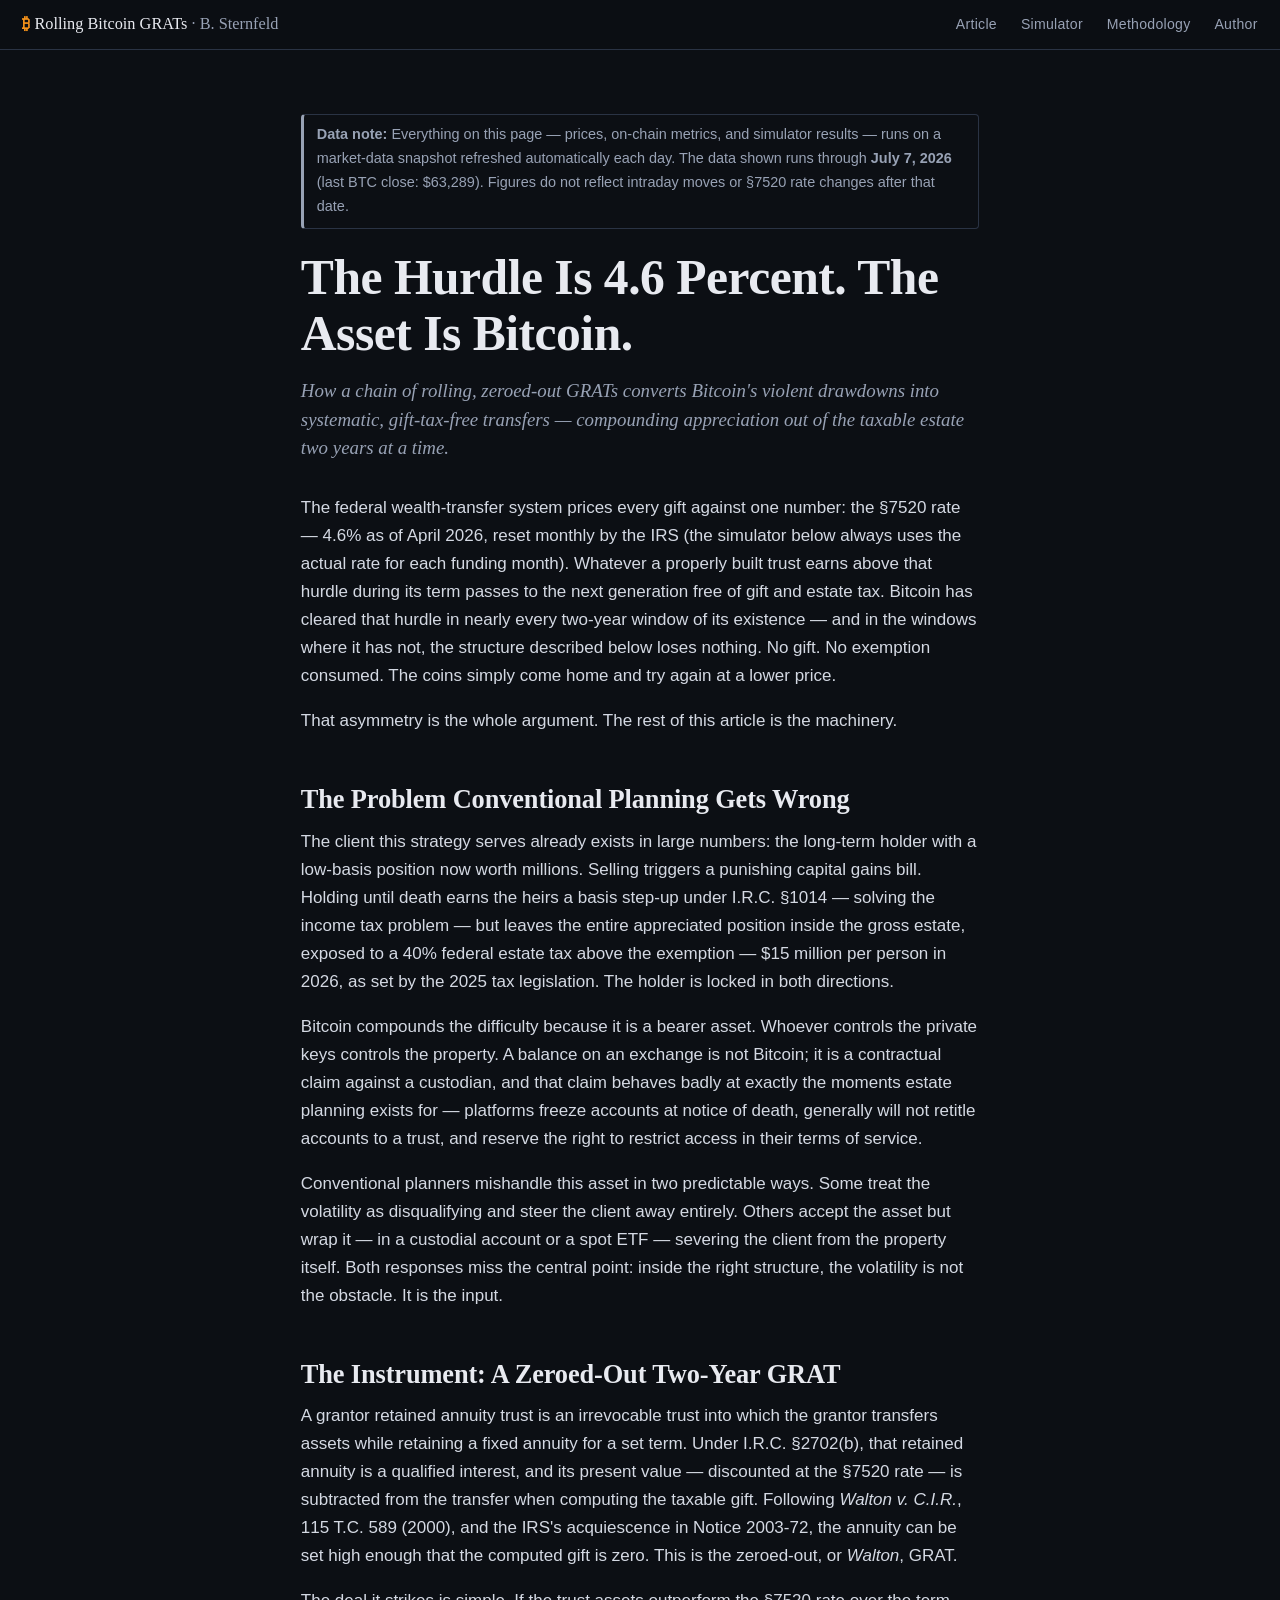
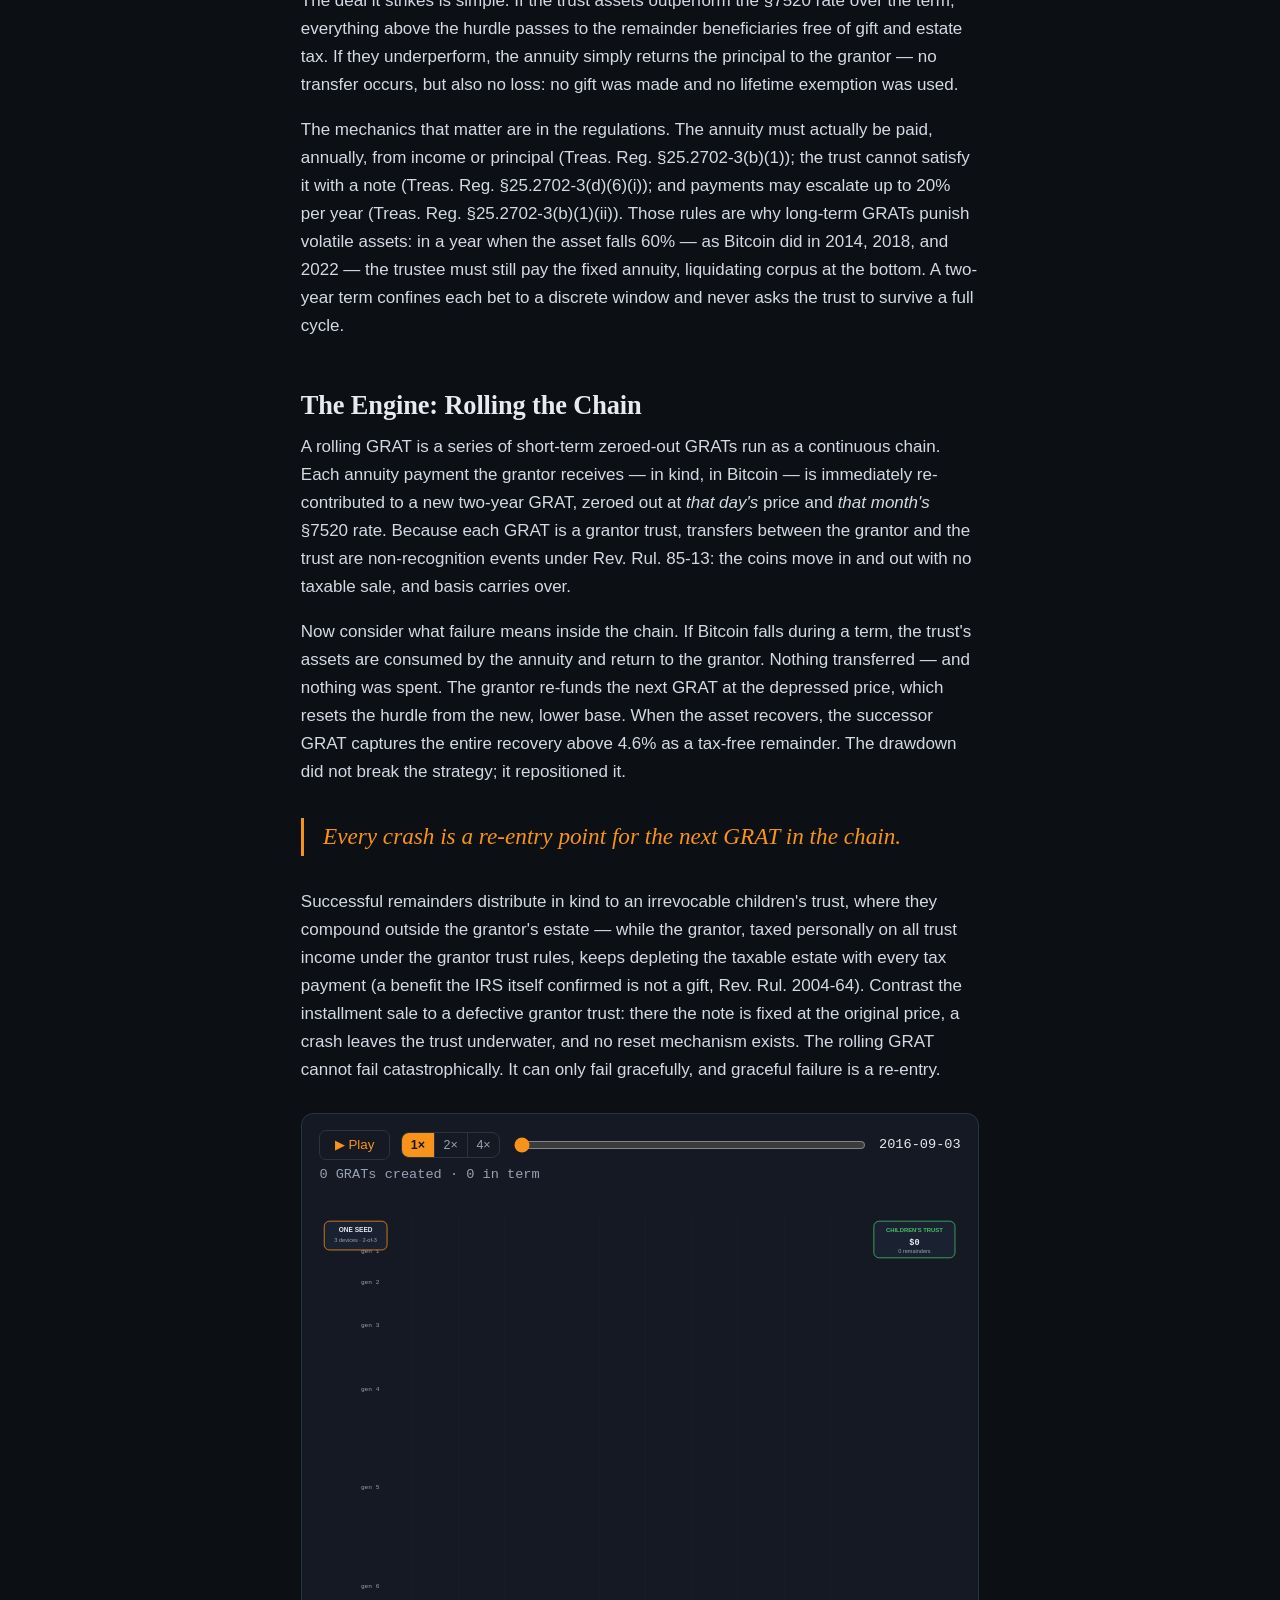
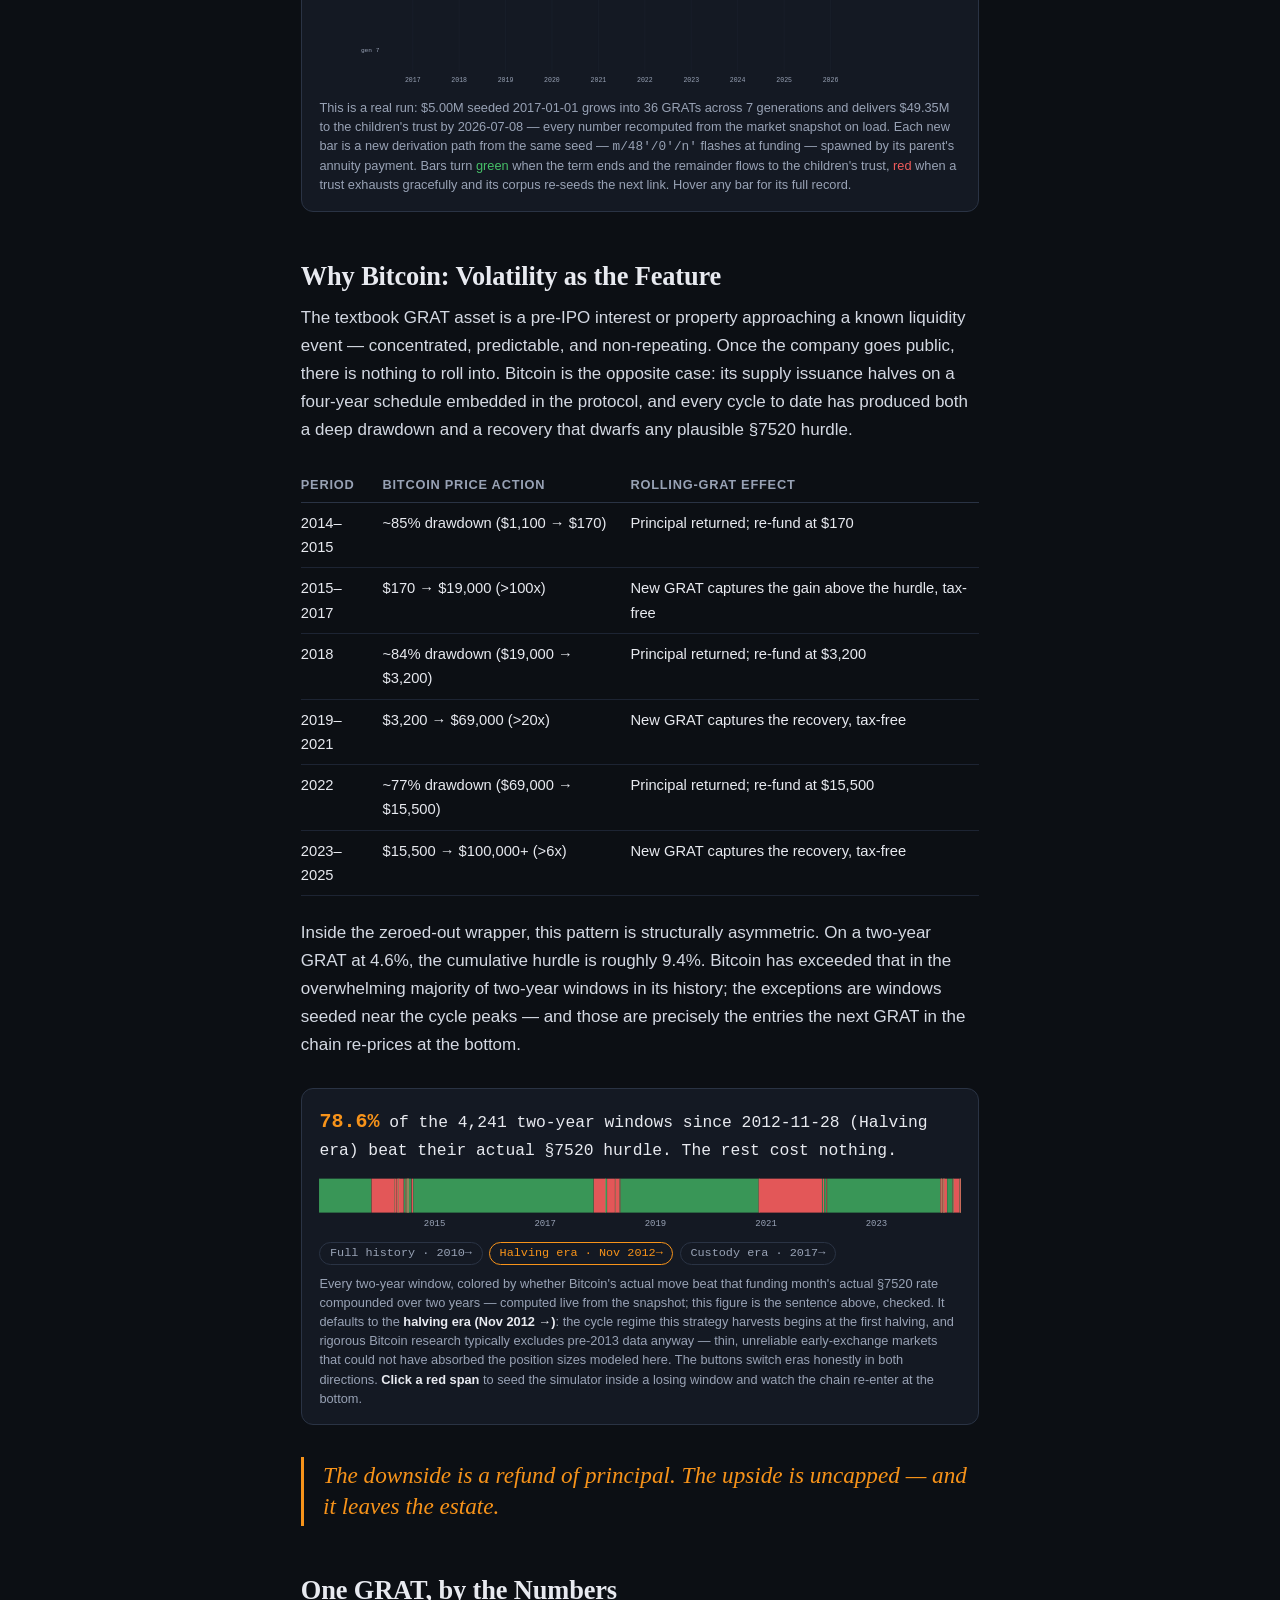
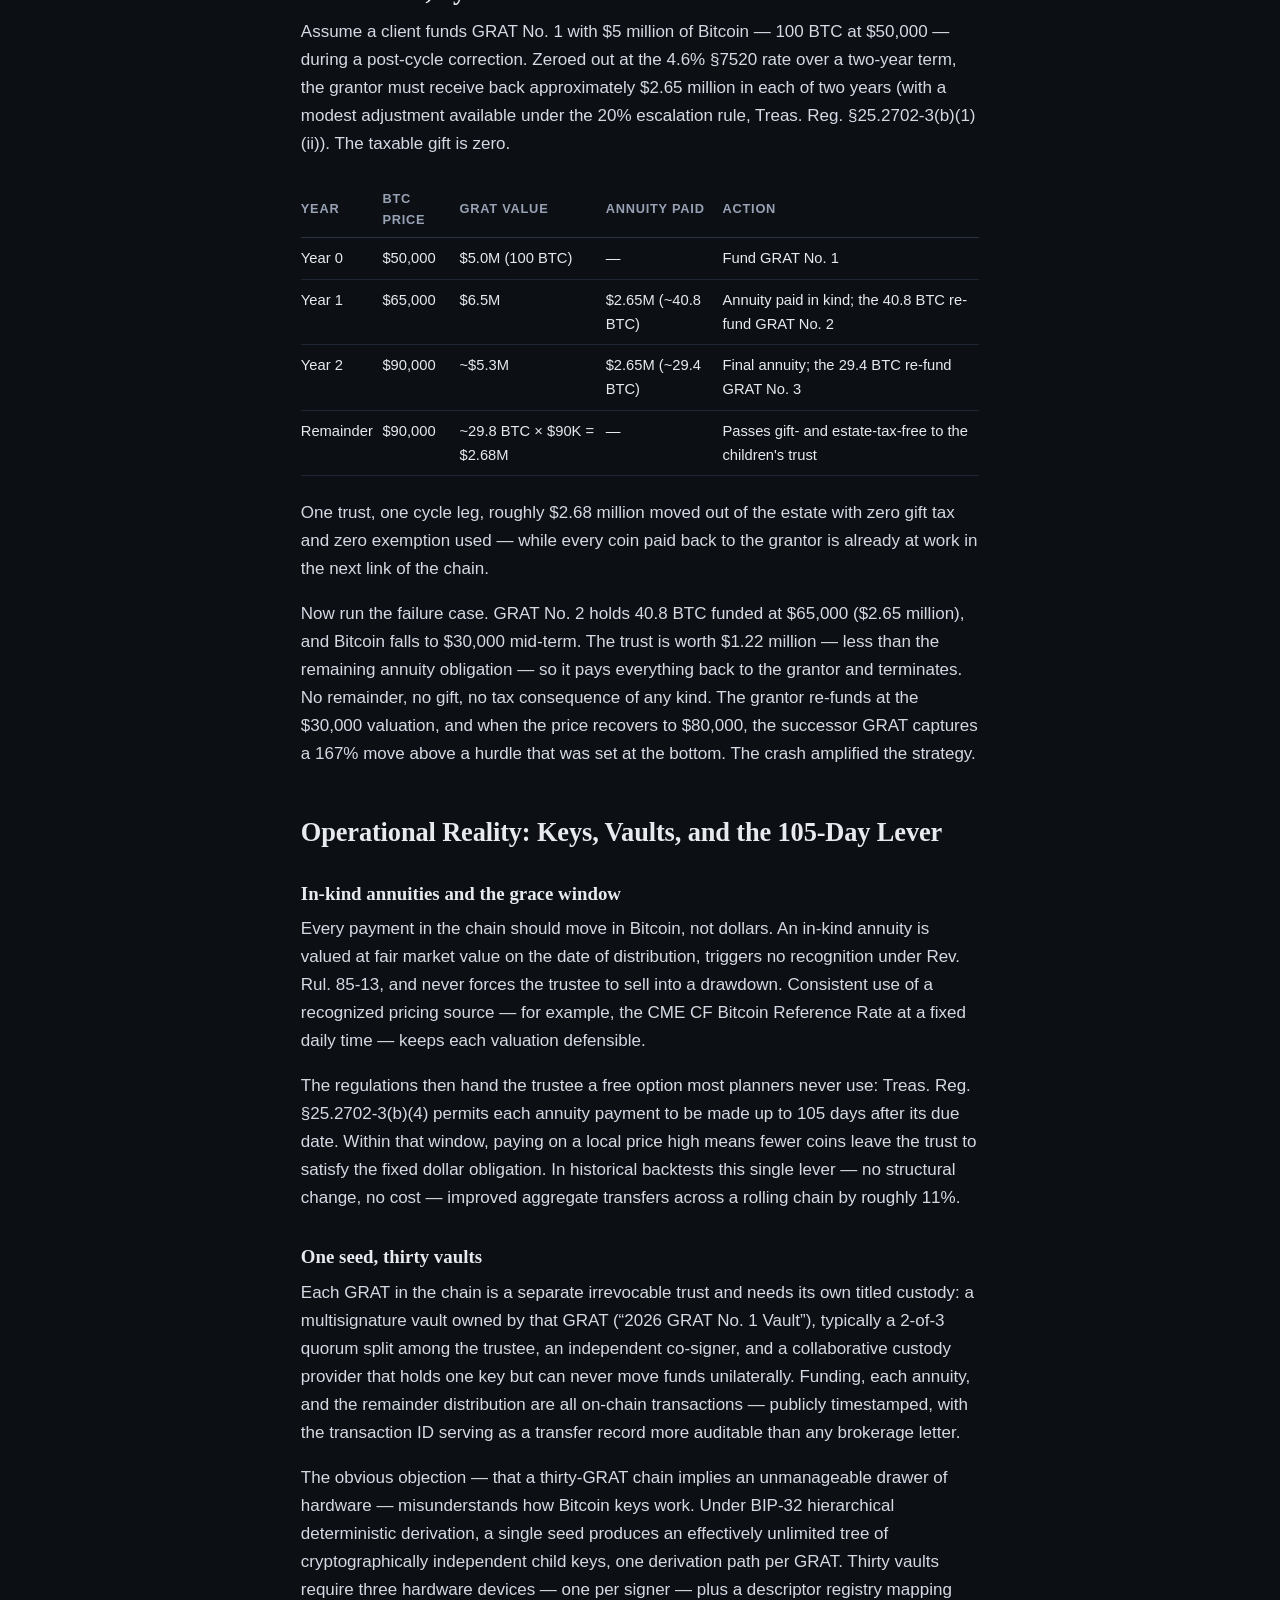
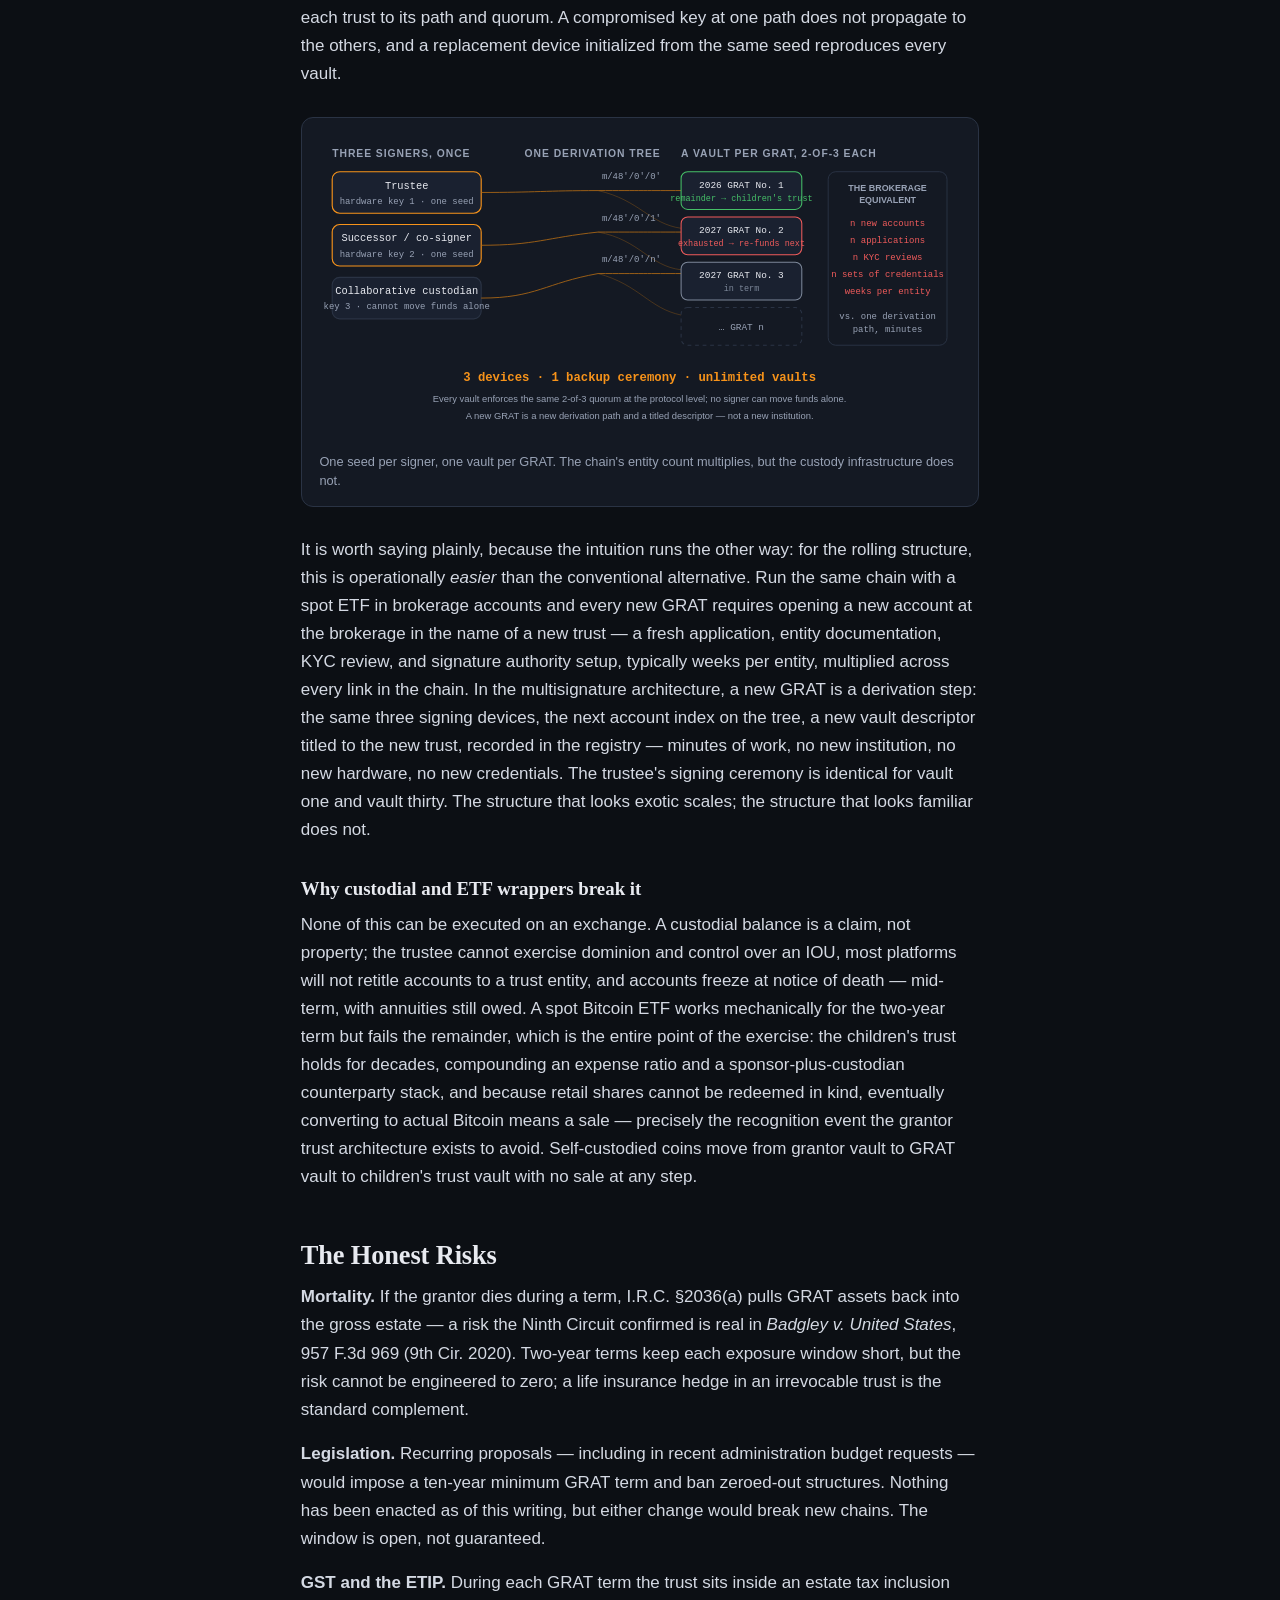
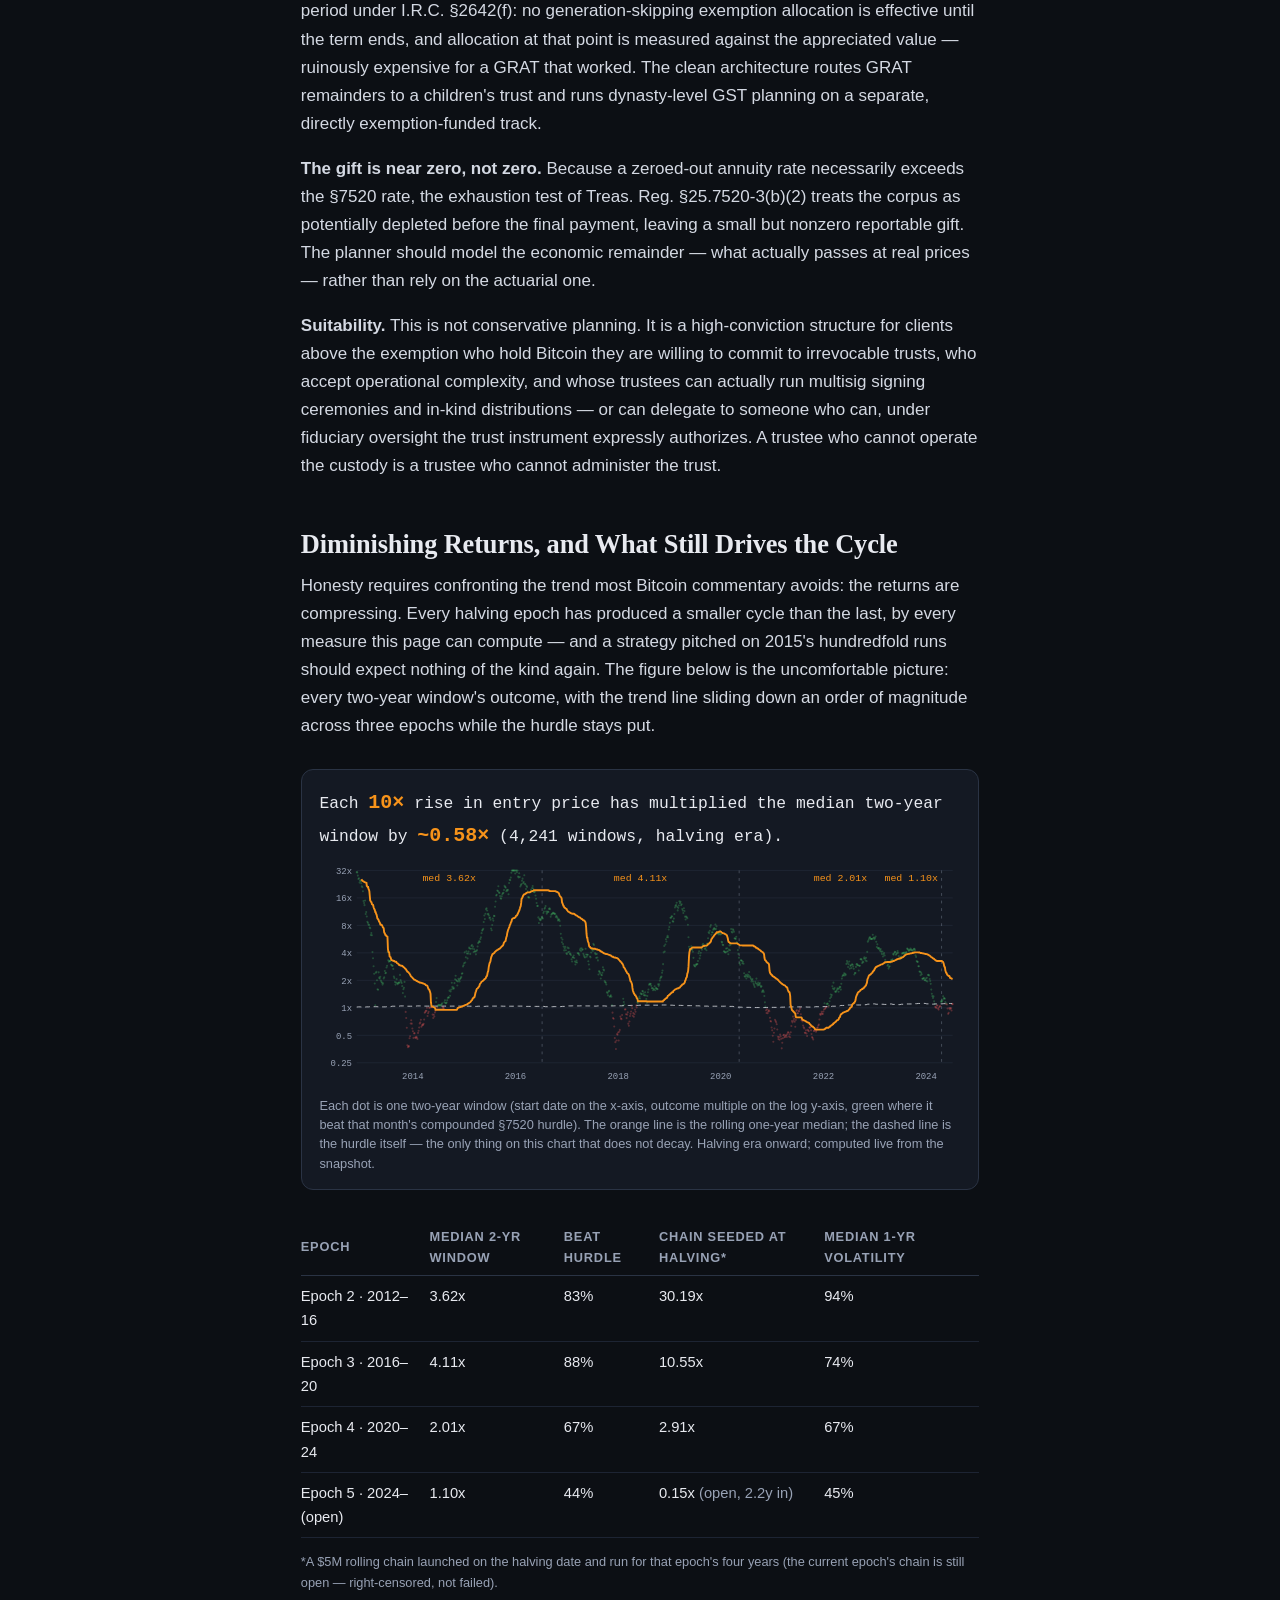
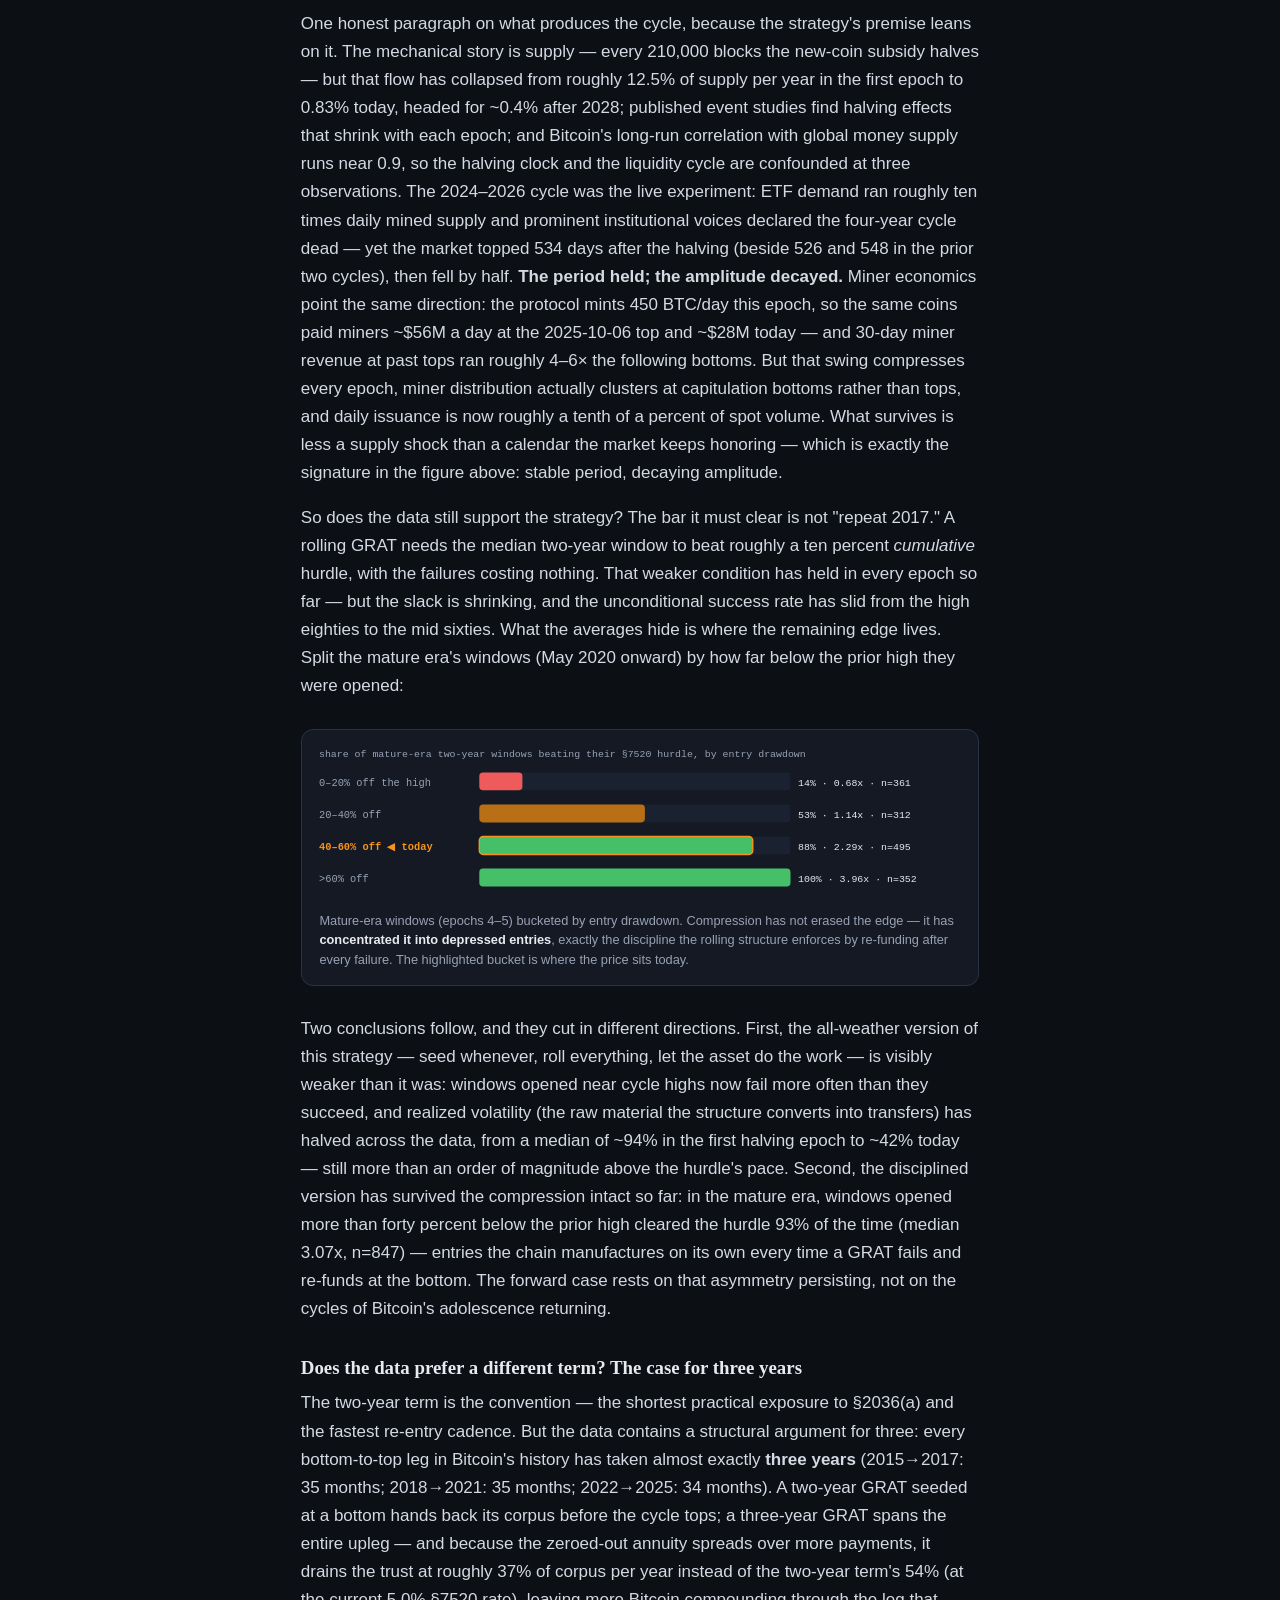
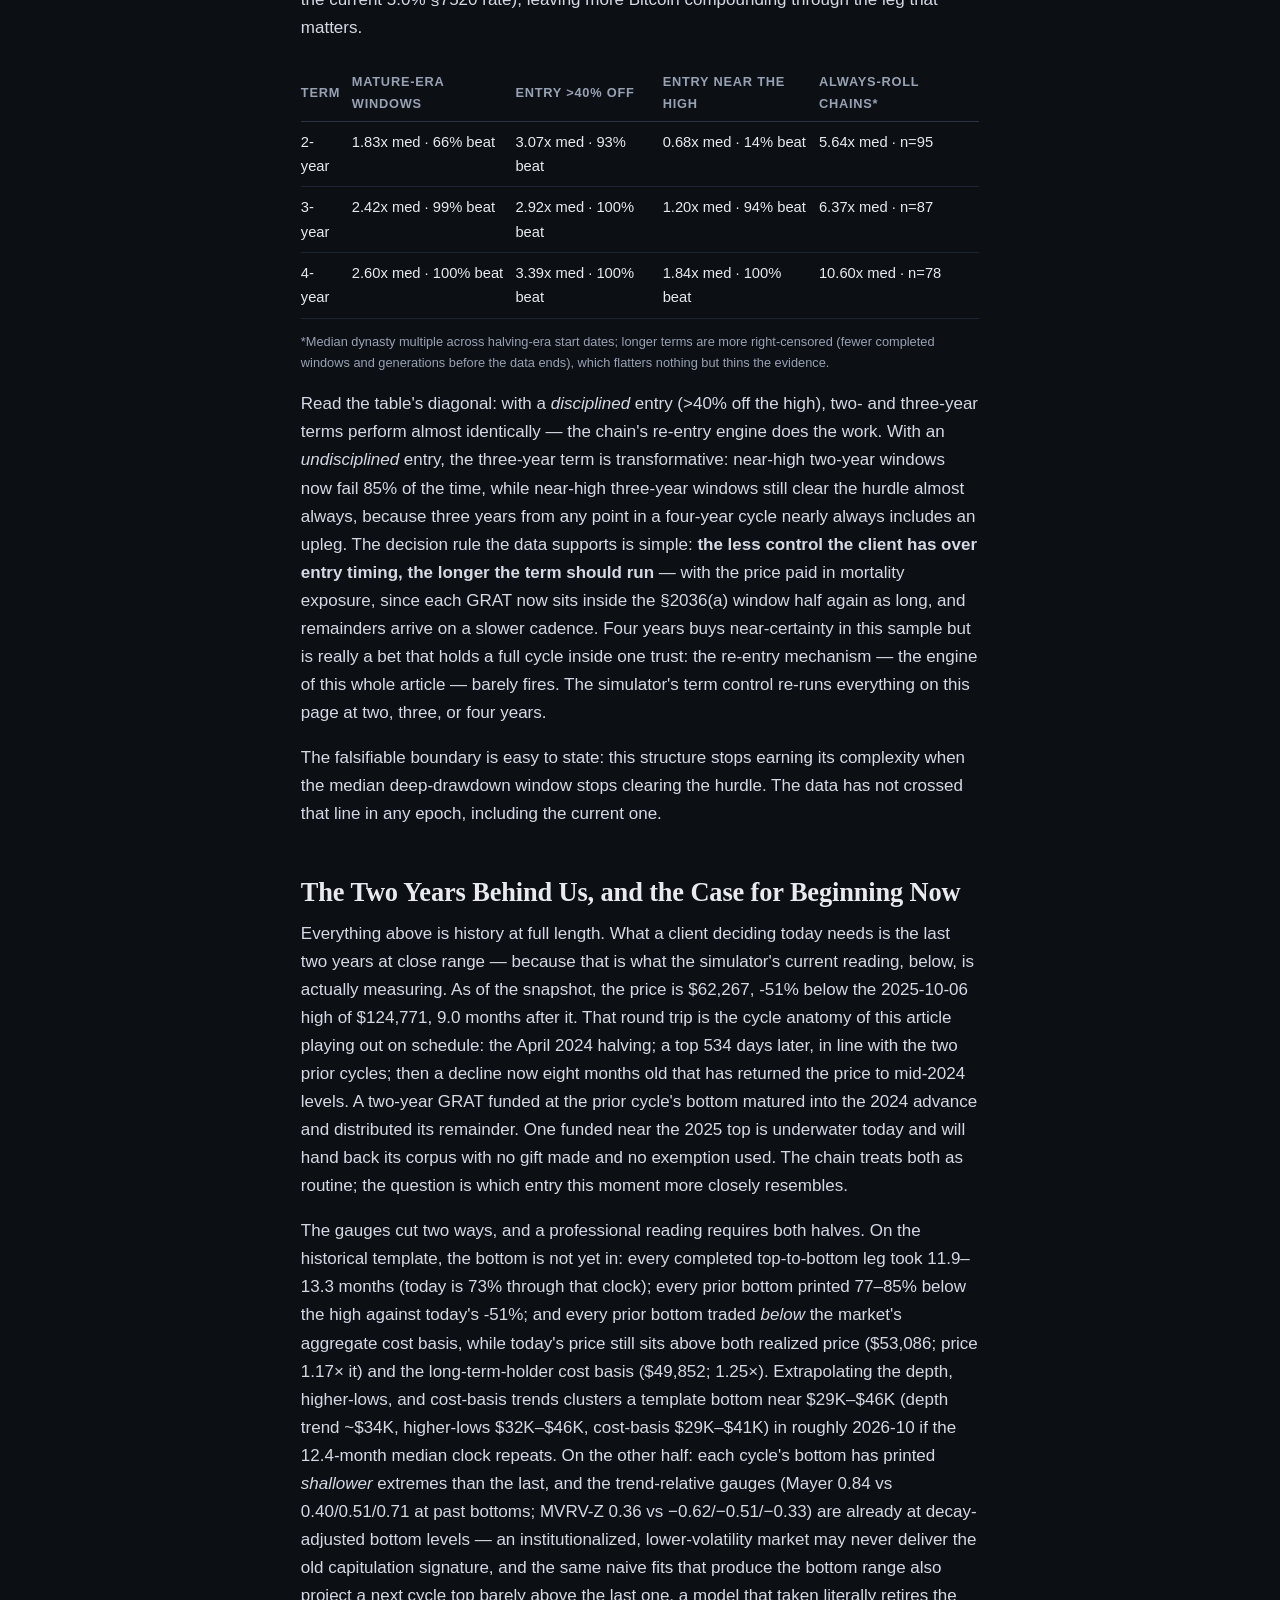
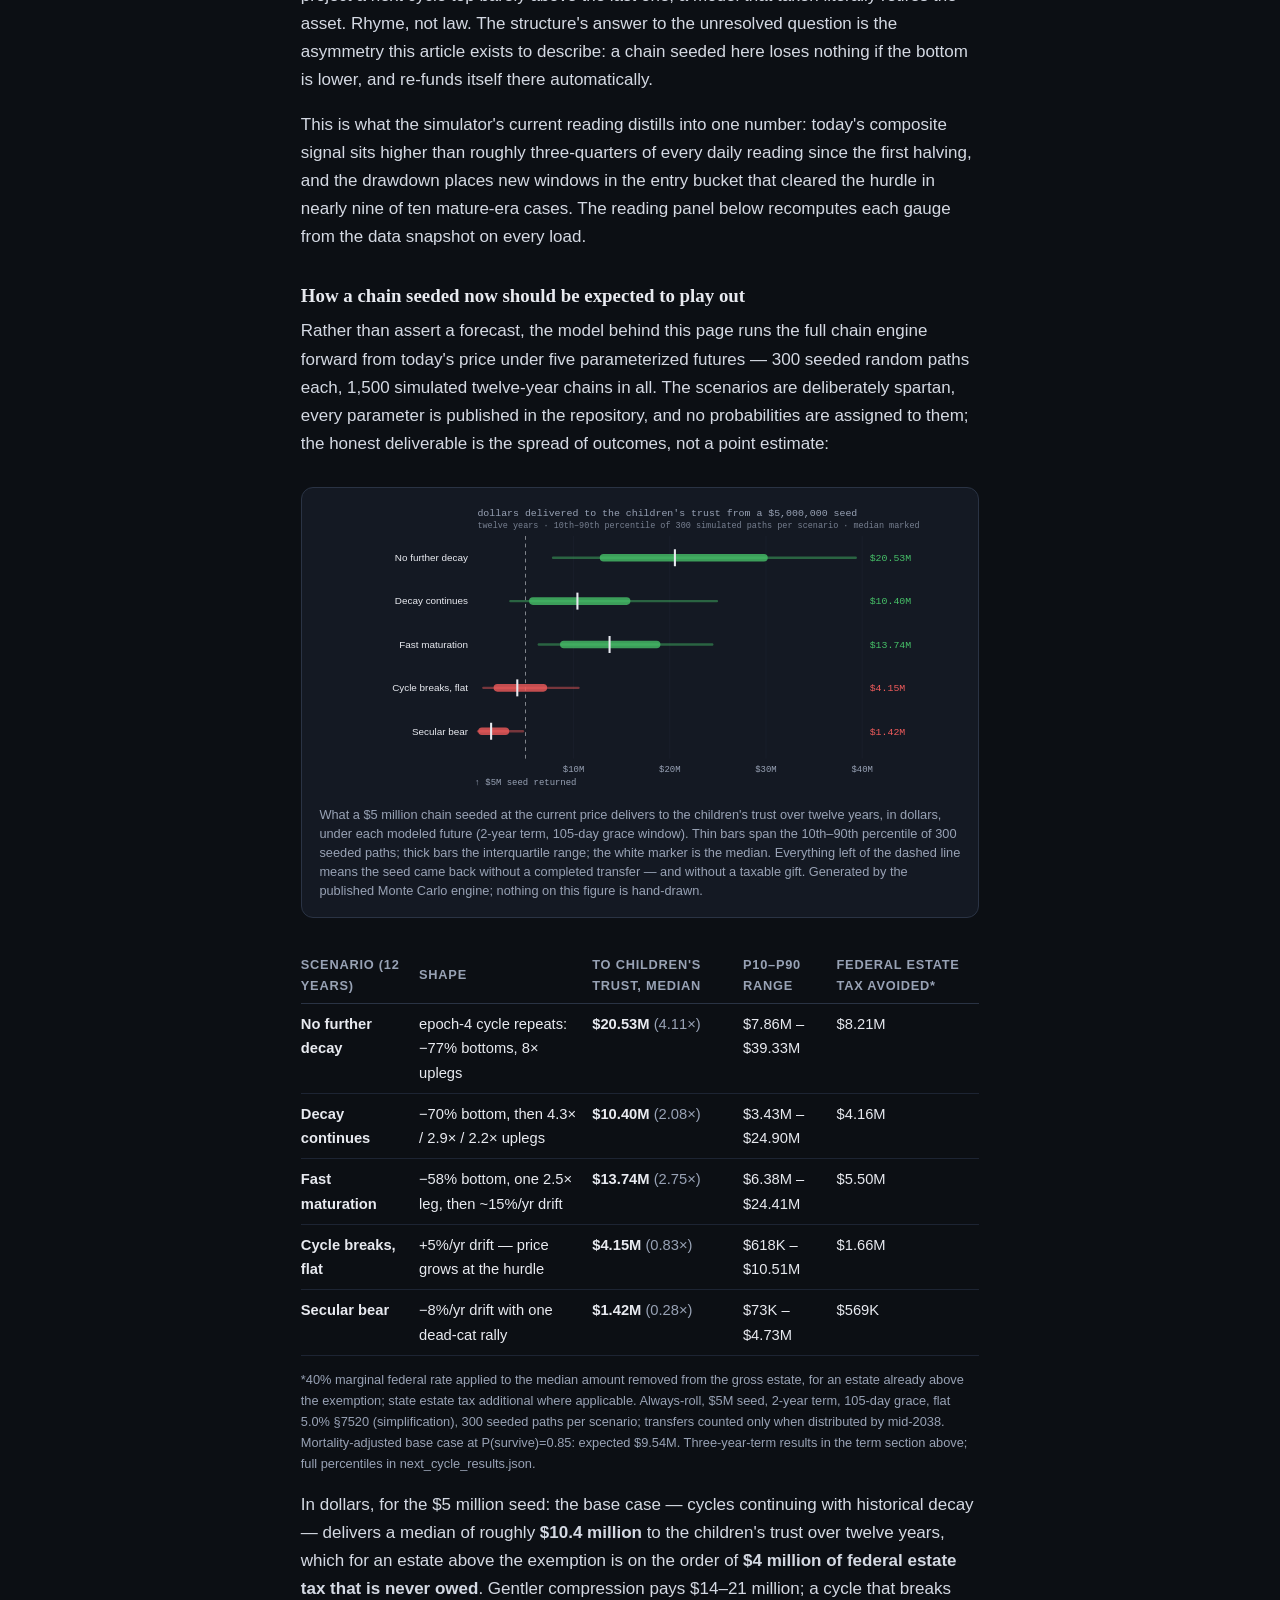
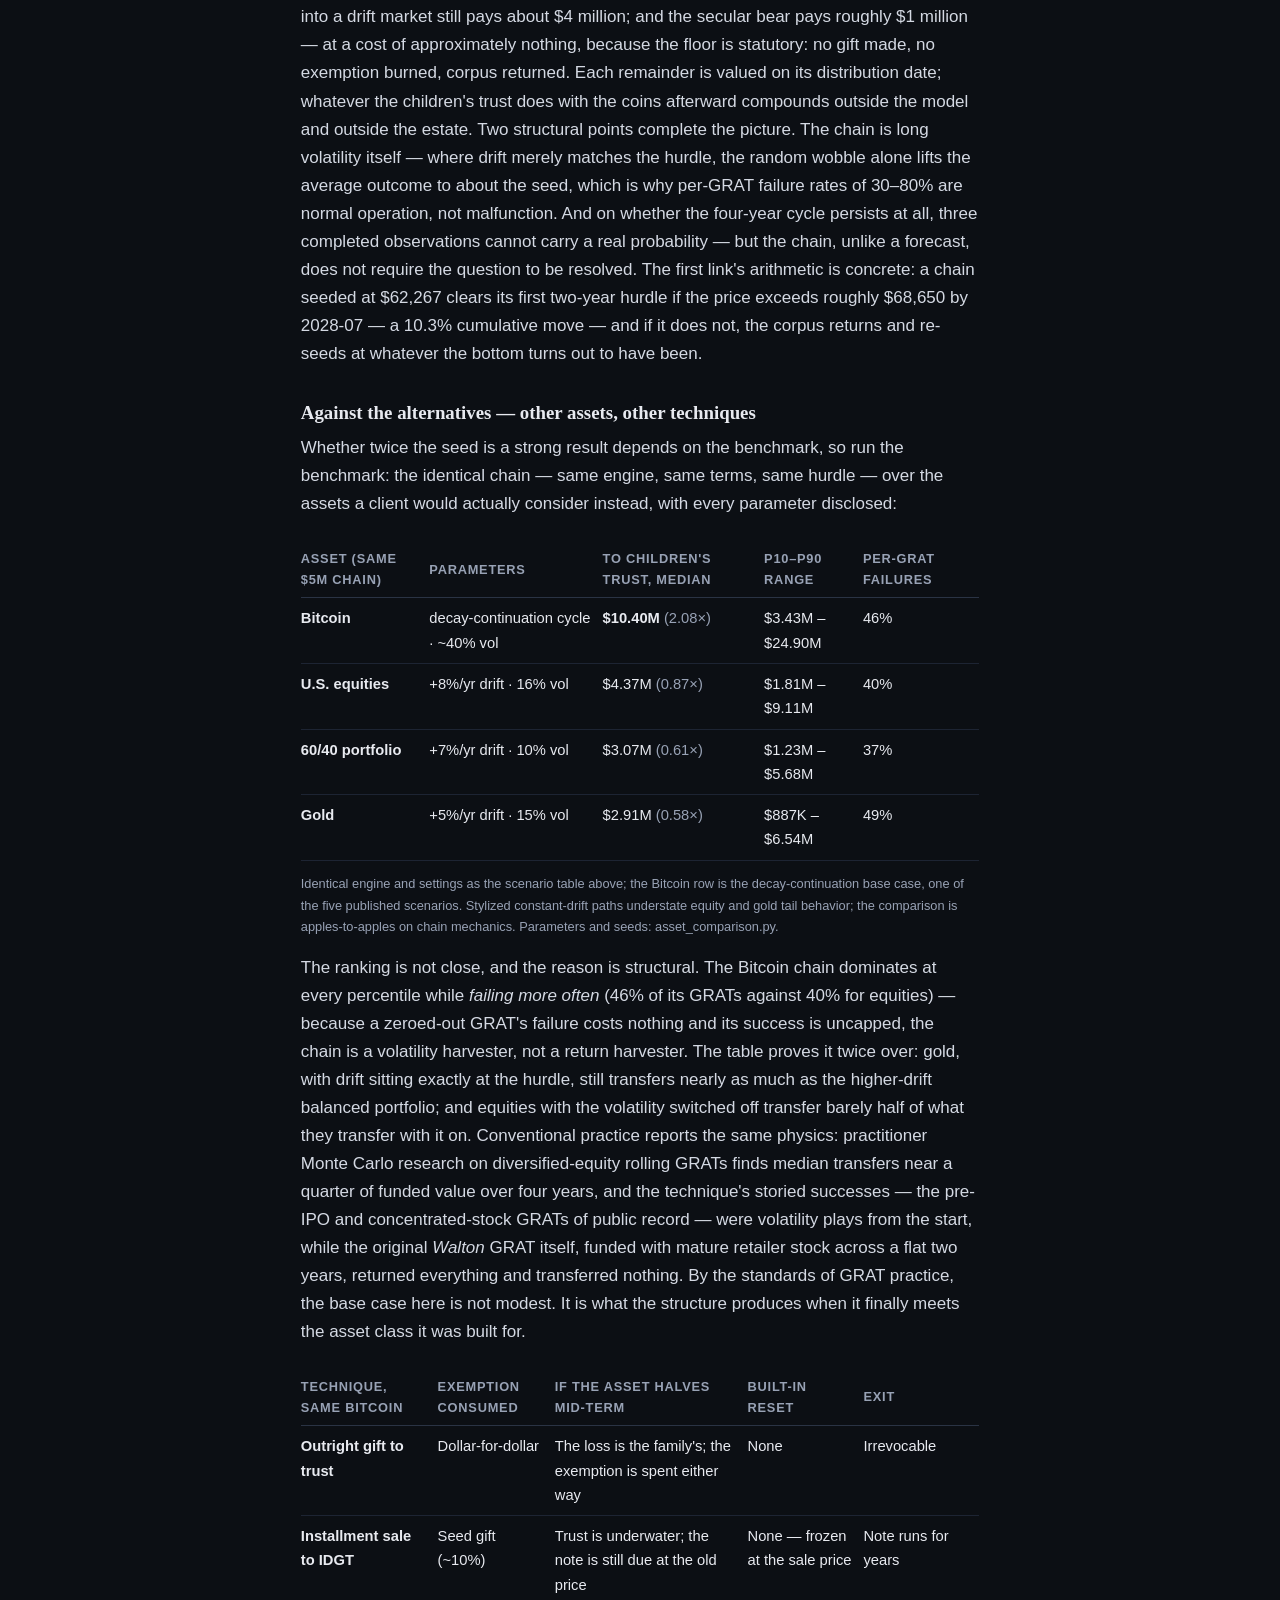
==== commit 645e2264: "Harden refresh pipeline: sanity gates, failure alerting, job timeout, honest banner" ====
--- a/index.html
+++ b/index.html
@@ -25,7 +25,7 @@
 <!-- ============================== ARTICLE ============================== -->
 
 <section class="prose" id="the-hurdle-is-4-6-percent">
-  <p style="border:1px solid var(--line,#444); border-left:3px solid var(--muted,#888); border-radius:4px; padding:.6em .9em; font-size:.85em; color:var(--muted,#888); margin-bottom:1.5em;"><b>Data note:</b> Everything on this page &mdash; prices, on-chain metrics, and simulator results &mdash; runs on a market-data snapshot refreshed automatically each day, currently through <b id="data-note-date">June 10, 2026</b> (last BTC close: <span id="data-note-price">$61,689</span>). Figures do not reflect intraday moves or &sect;7520 rate announcements after that date.</p>
+  <p style="border:1px solid var(--line,#444); border-left:3px solid var(--muted,#888); border-radius:4px; padding:.6em .9em; font-size:.85em; color:var(--muted,#888); margin-bottom:1.5em;"><b>Data note:</b> Everything on this page &mdash; prices, on-chain metrics, and simulator results &mdash; runs on a market-data snapshot refreshed automatically each day. The data shown runs through <b id="data-note-date">July 7, 2026</b> (last BTC close: <span id="data-note-price">$63,289</span>). Figures do not reflect intraday moves or &sect;7520 rate changes after that date.</p>
   <h1>The Hurdle Is 4.6 Percent. The Asset Is Bitcoin.</h1>
   <p class="standfirst">How a chain of rolling, zeroed-out GRATs converts Bitcoin's violent drawdowns into systematic, gift-tax-free transfers &mdash; compounding appreciation out of the taxable estate two years at a time.</p>
   <p>The federal wealth-transfer system prices every gift against one number: the &sect;7520 rate &mdash; 4.6% as of April 2026, reset monthly by the IRS (the simulator below always uses the actual rate for each funding month). Whatever a properly built trust earns above that hurdle during its term passes to the next generation free of gift and estate tax. Bitcoin has cleared that hurdle in nearly every two-year window of its existence &mdash; and in the windows where it has not, the structure described below loses nothing. No gift. No exemption consumed. The coins simply come home and try again at a lower price.</p>
@@ -699,16 +699,26 @@
 <script>
 (function () {
   try {
-    var s = window.NH_DATA && NH_DATA.series && NH_DATA.series.price;
-    if (!s || !s.length) return;
-    var last = s[s.length - 1];
-    var d = new Date(last[0]);
+    var series = window.NH_DATA && NH_DATA.series;
+    var price = series && series.price;
+    if (!price || !price.length) return;
+    // The banner vouches for ALL series, so date it by the least-fresh one.
+    var minTs = Infinity;
+    for (var k in series) {
+      var s = series[k];
+      if (s && s.length && s[s.length - 1][0] < minTs) minTs = s[s.length - 1][0];
+    }
+    if (!isFinite(minTs)) minTs = price[price.length - 1][0];
+    // Show the BTC close on (or just before) that date, so date and price agree.
+    var i = price.length - 1;
+    while (i > 0 && price[i][0] > minTs) i--;
+    var d = new Date(minTs);
     var months = ['January','February','March','April','May','June',
                   'July','August','September','October','November','December'];
     var dateEl = document.getElementById('data-note-date');
     var priceEl = document.getElementById('data-note-price');
     if (dateEl) dateEl.textContent = months[d.getUTCMonth()] + ' ' + d.getUTCDate() + ', ' + d.getUTCFullYear();
-    if (priceEl) priceEl.textContent = '$' + Math.round(last[1]).toLocaleString('en-US');
+    if (priceEl) priceEl.textContent = '$' + Math.round(price[i][1]).toLocaleString('en-US');
   } catch (e) { /* fall back to the hardcoded text */ }
 })();
 </script>
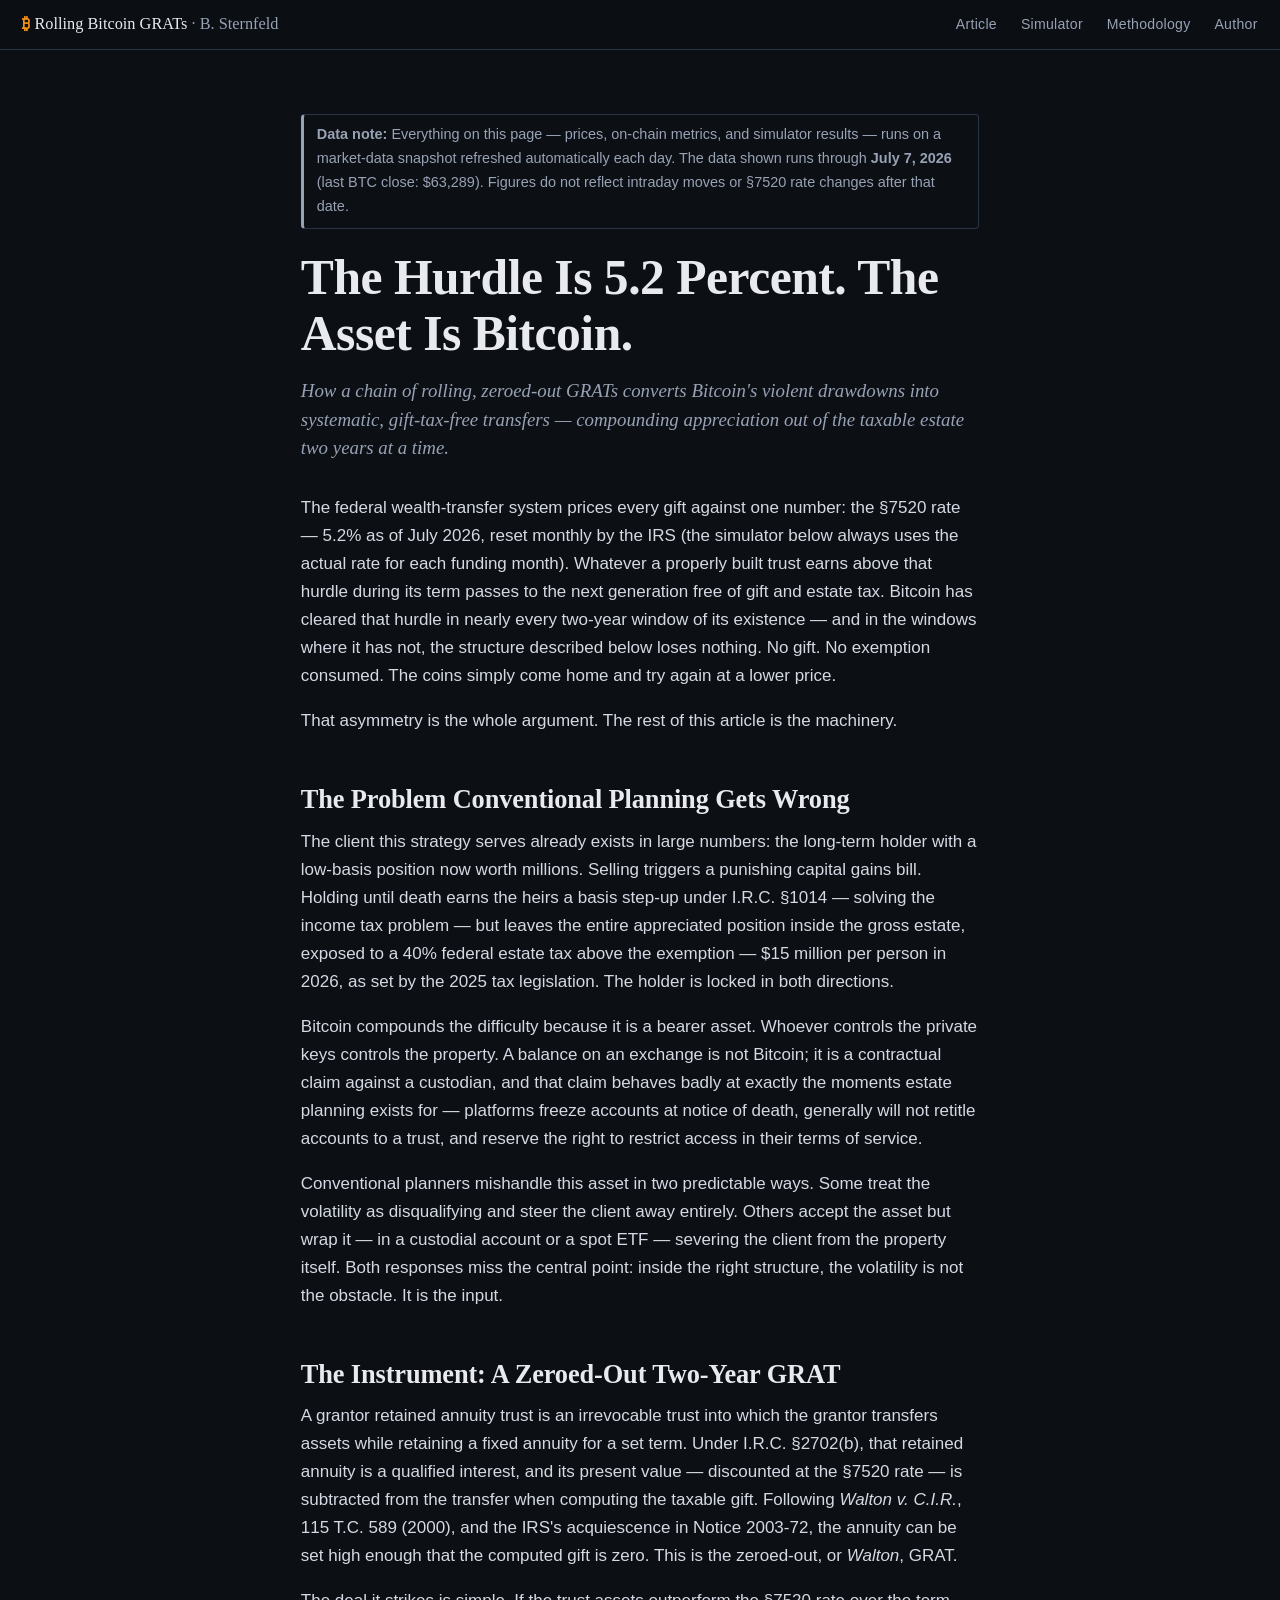
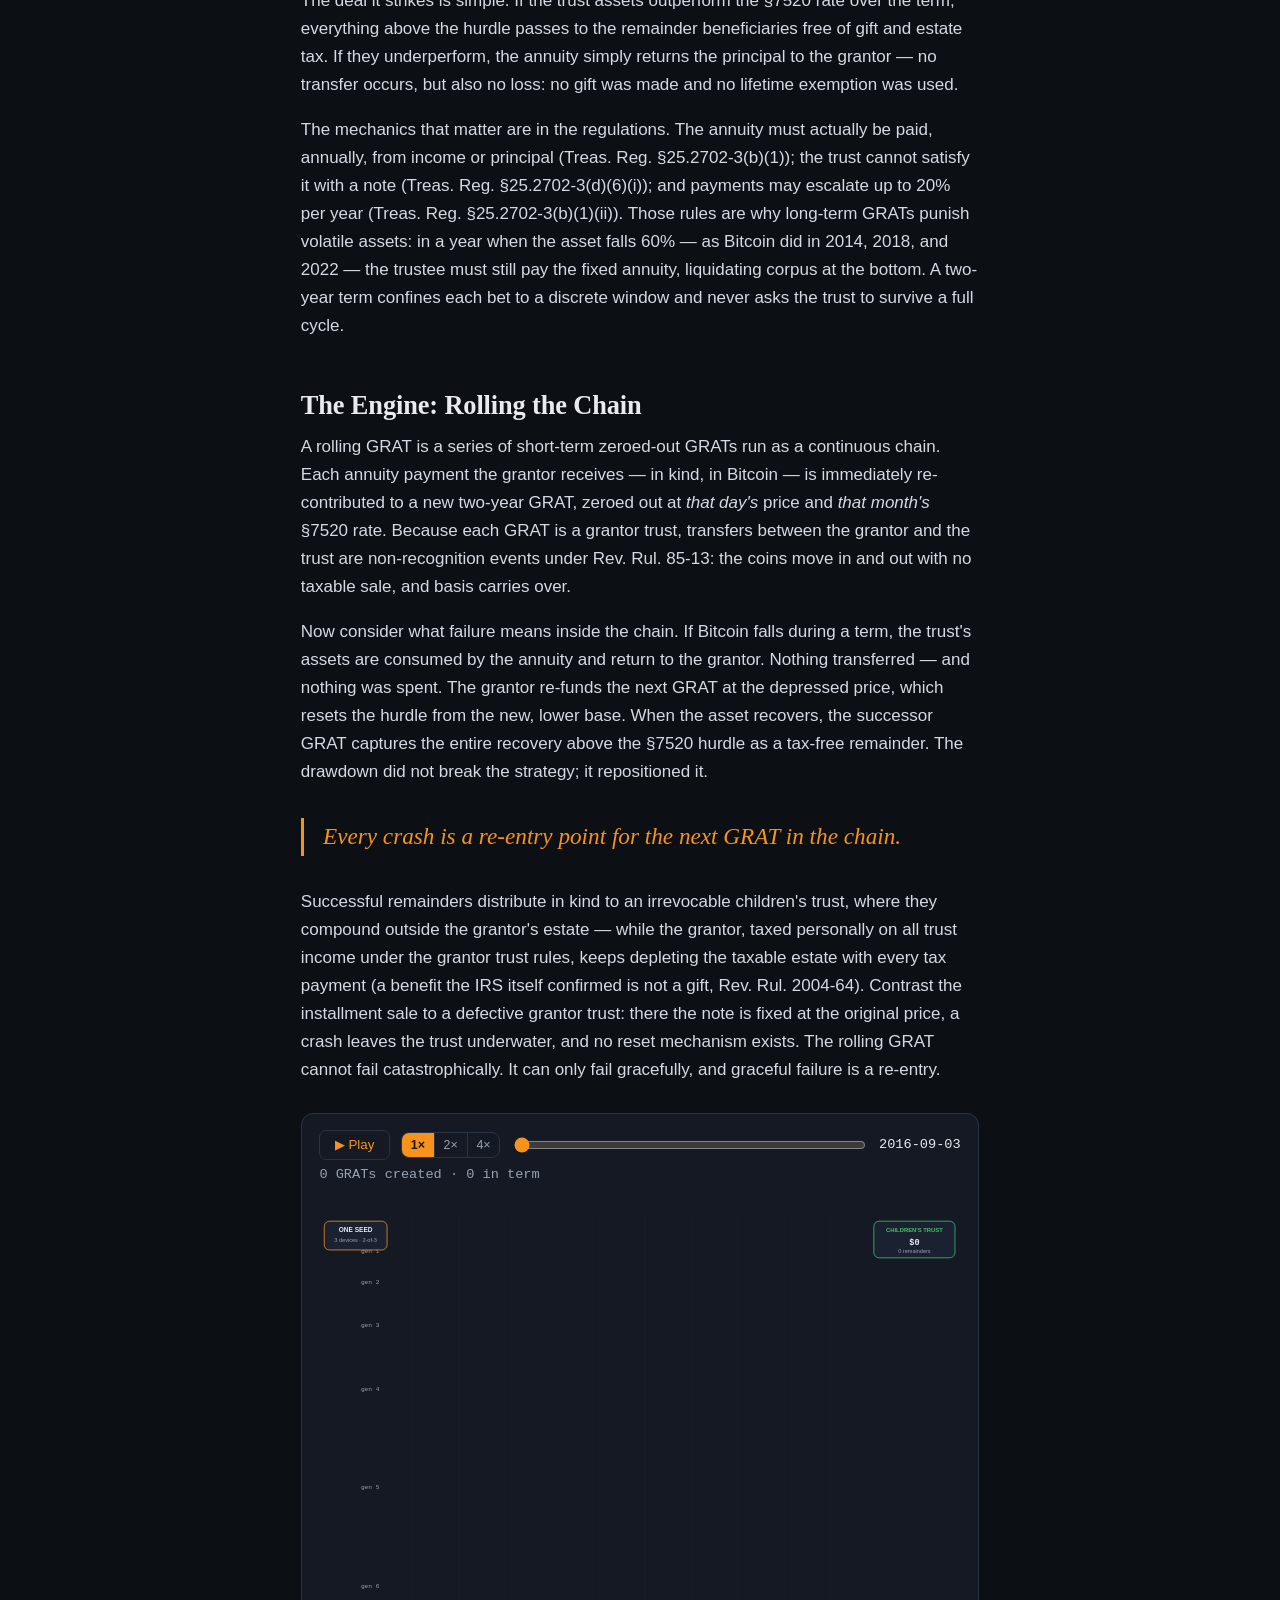
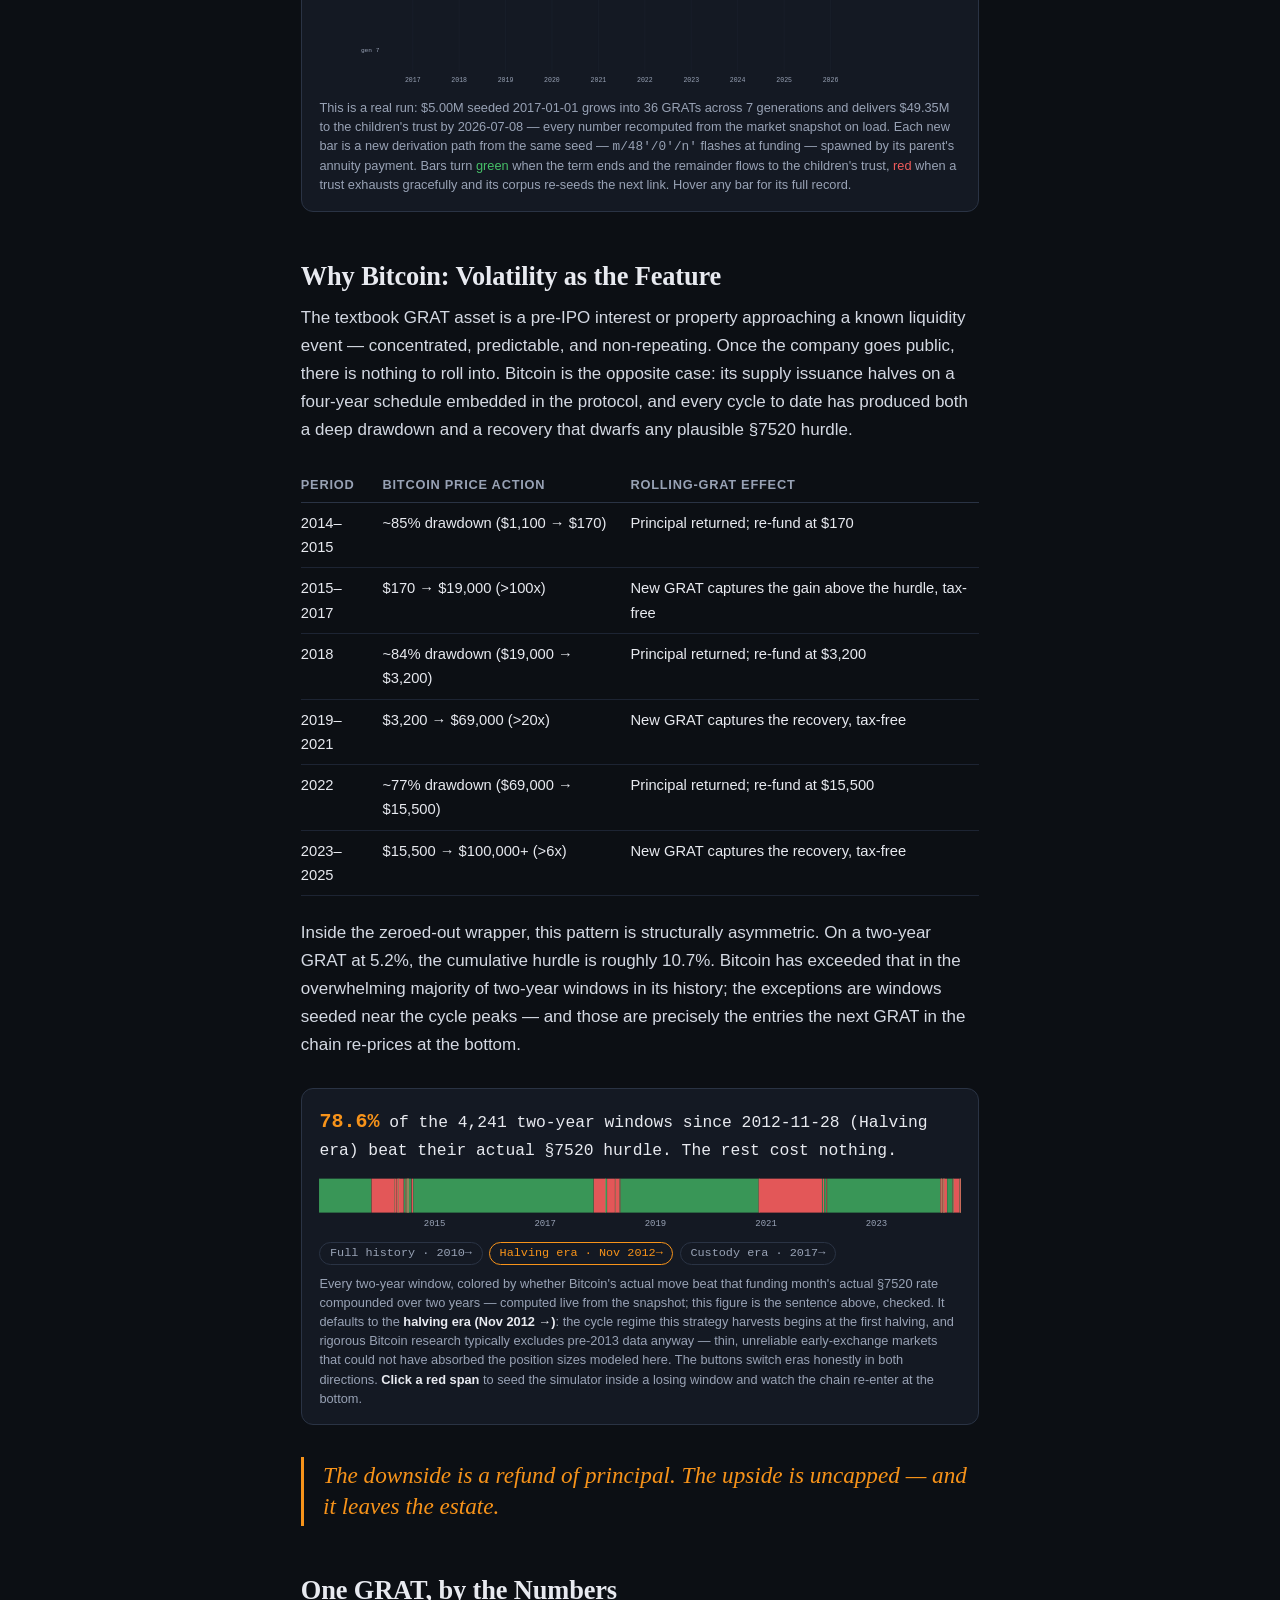
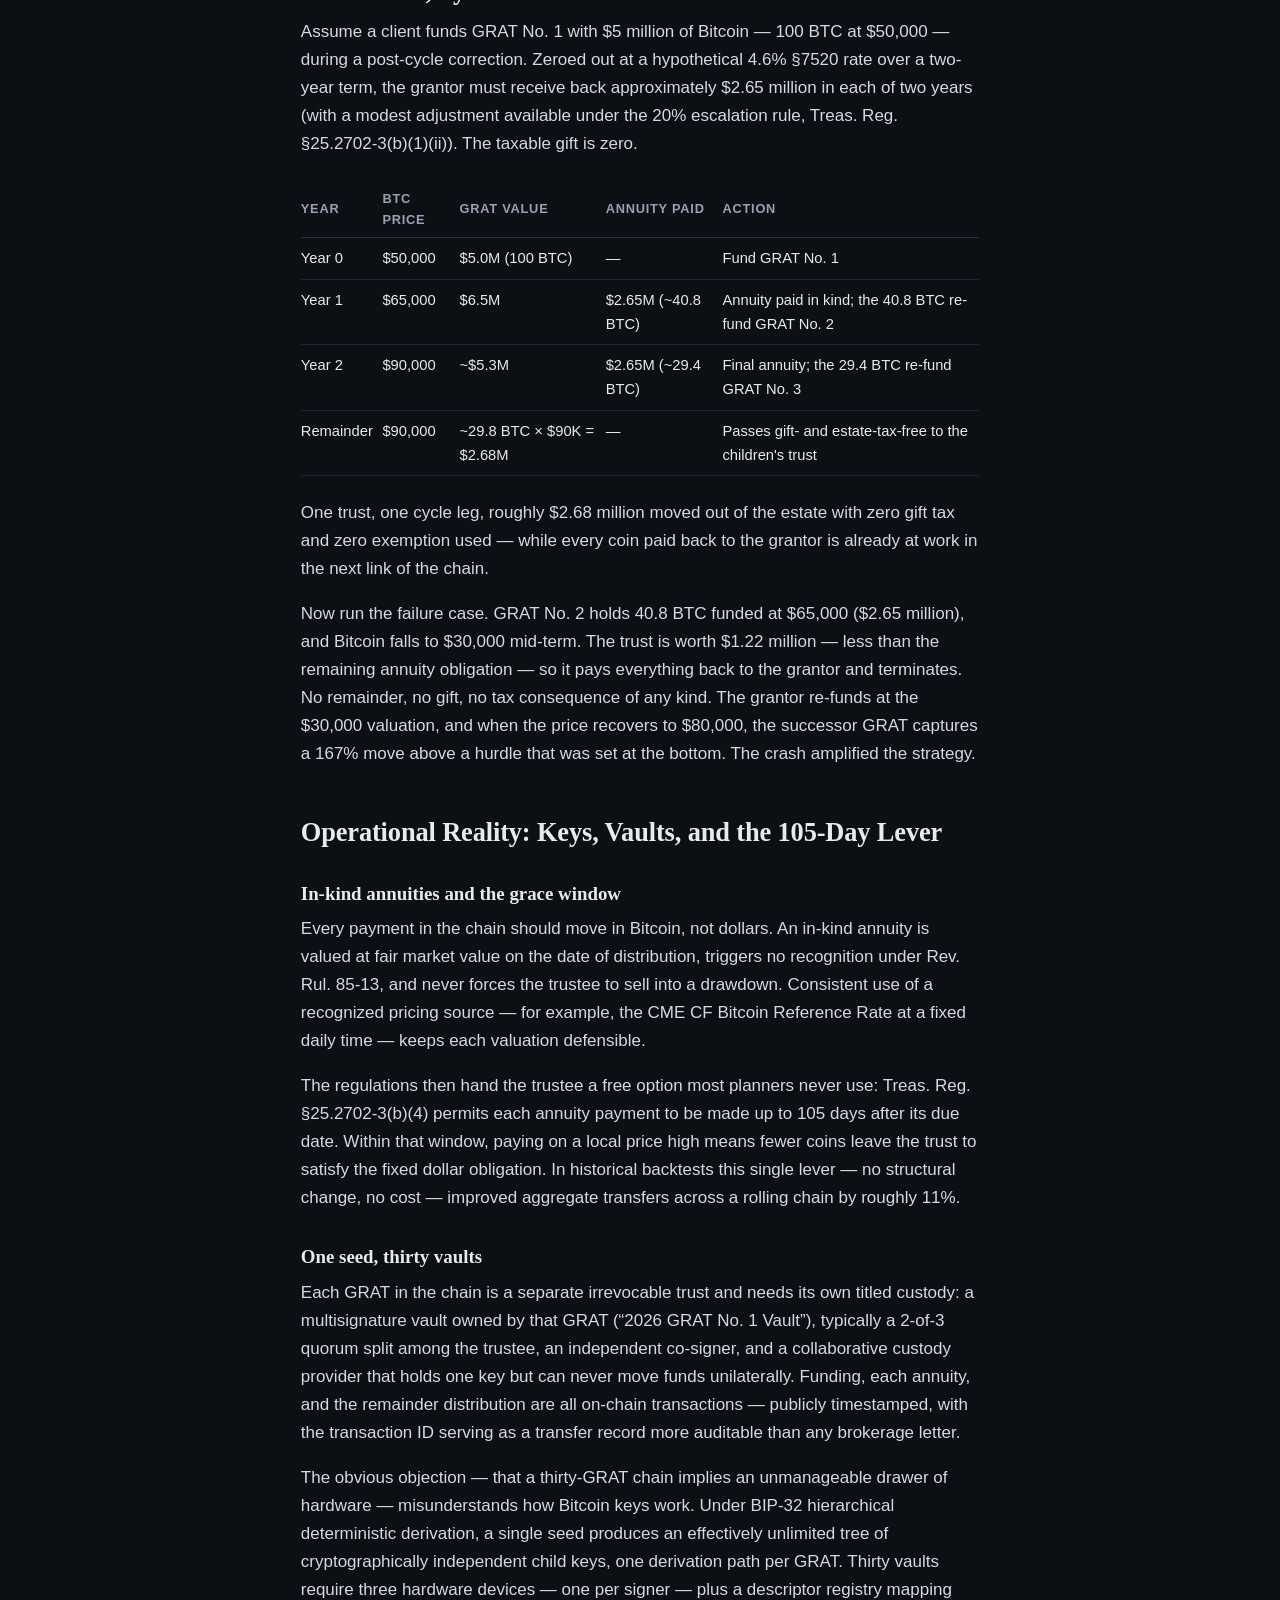
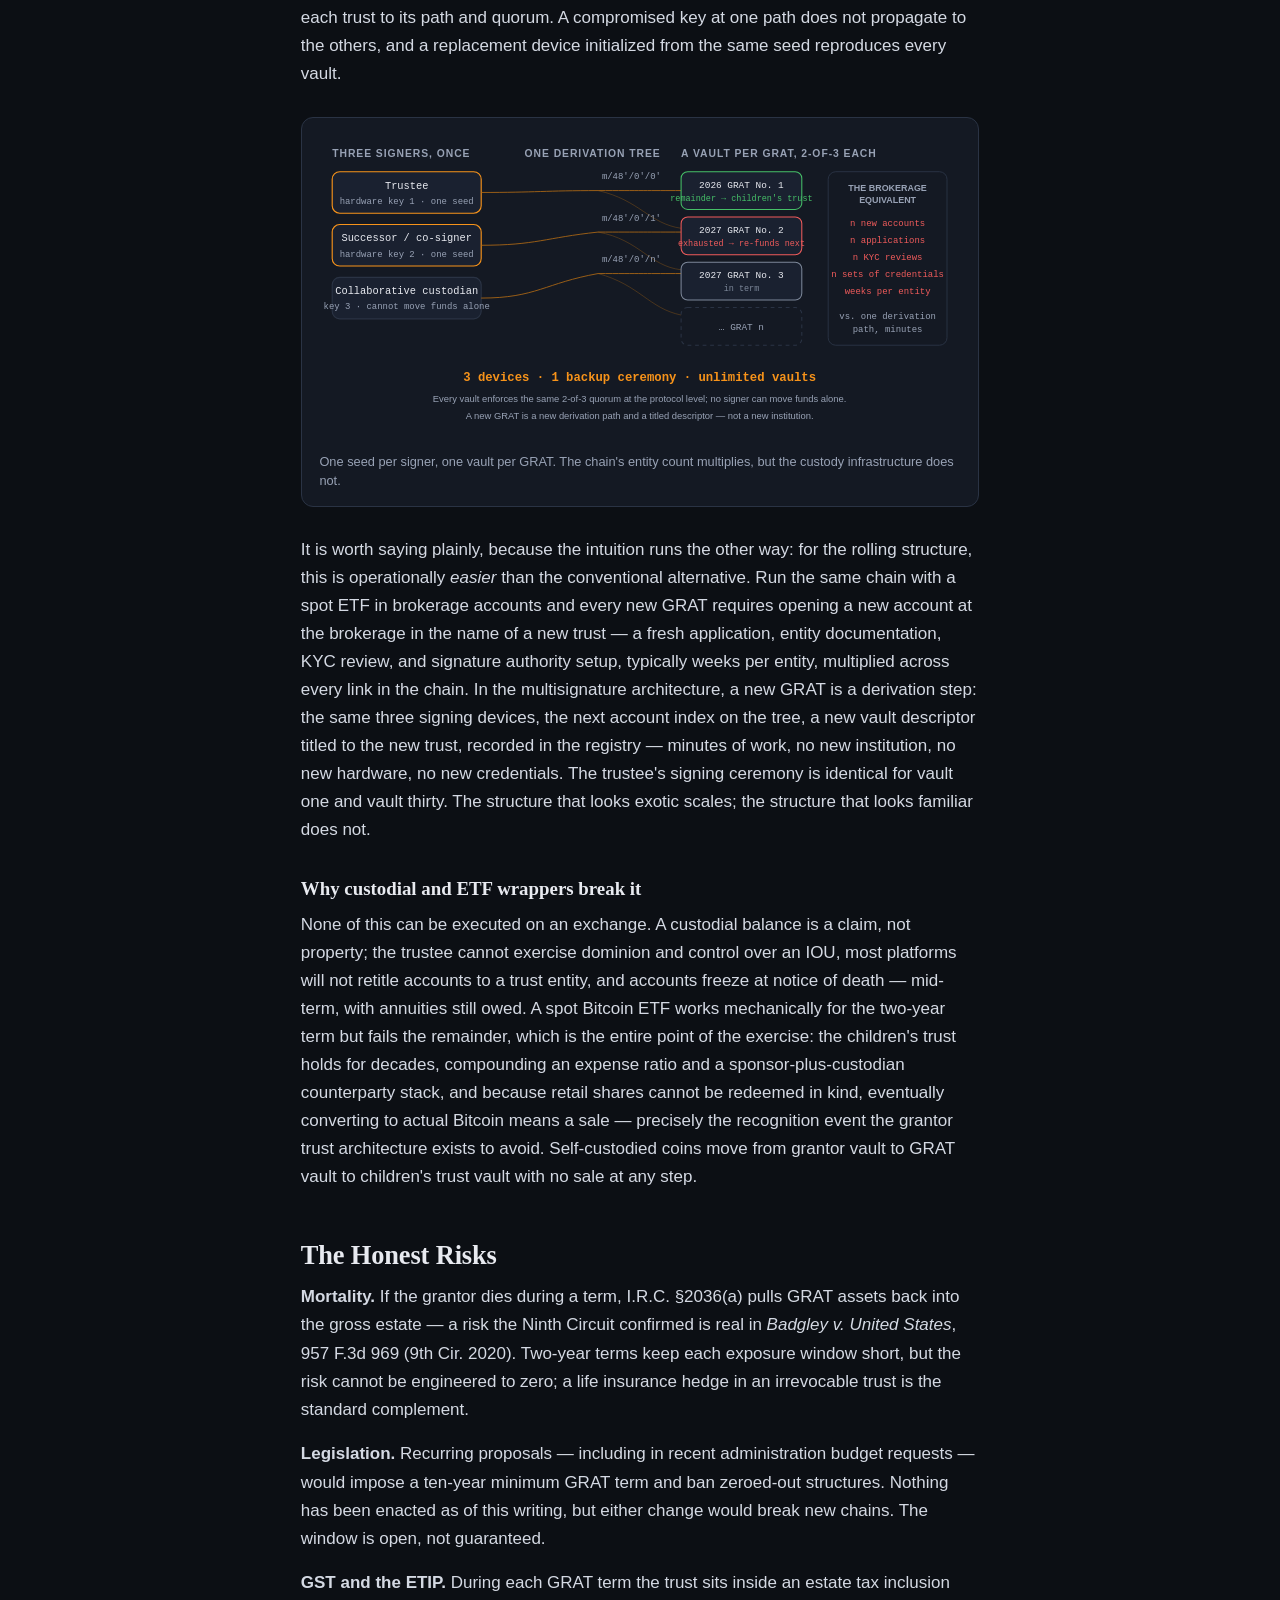
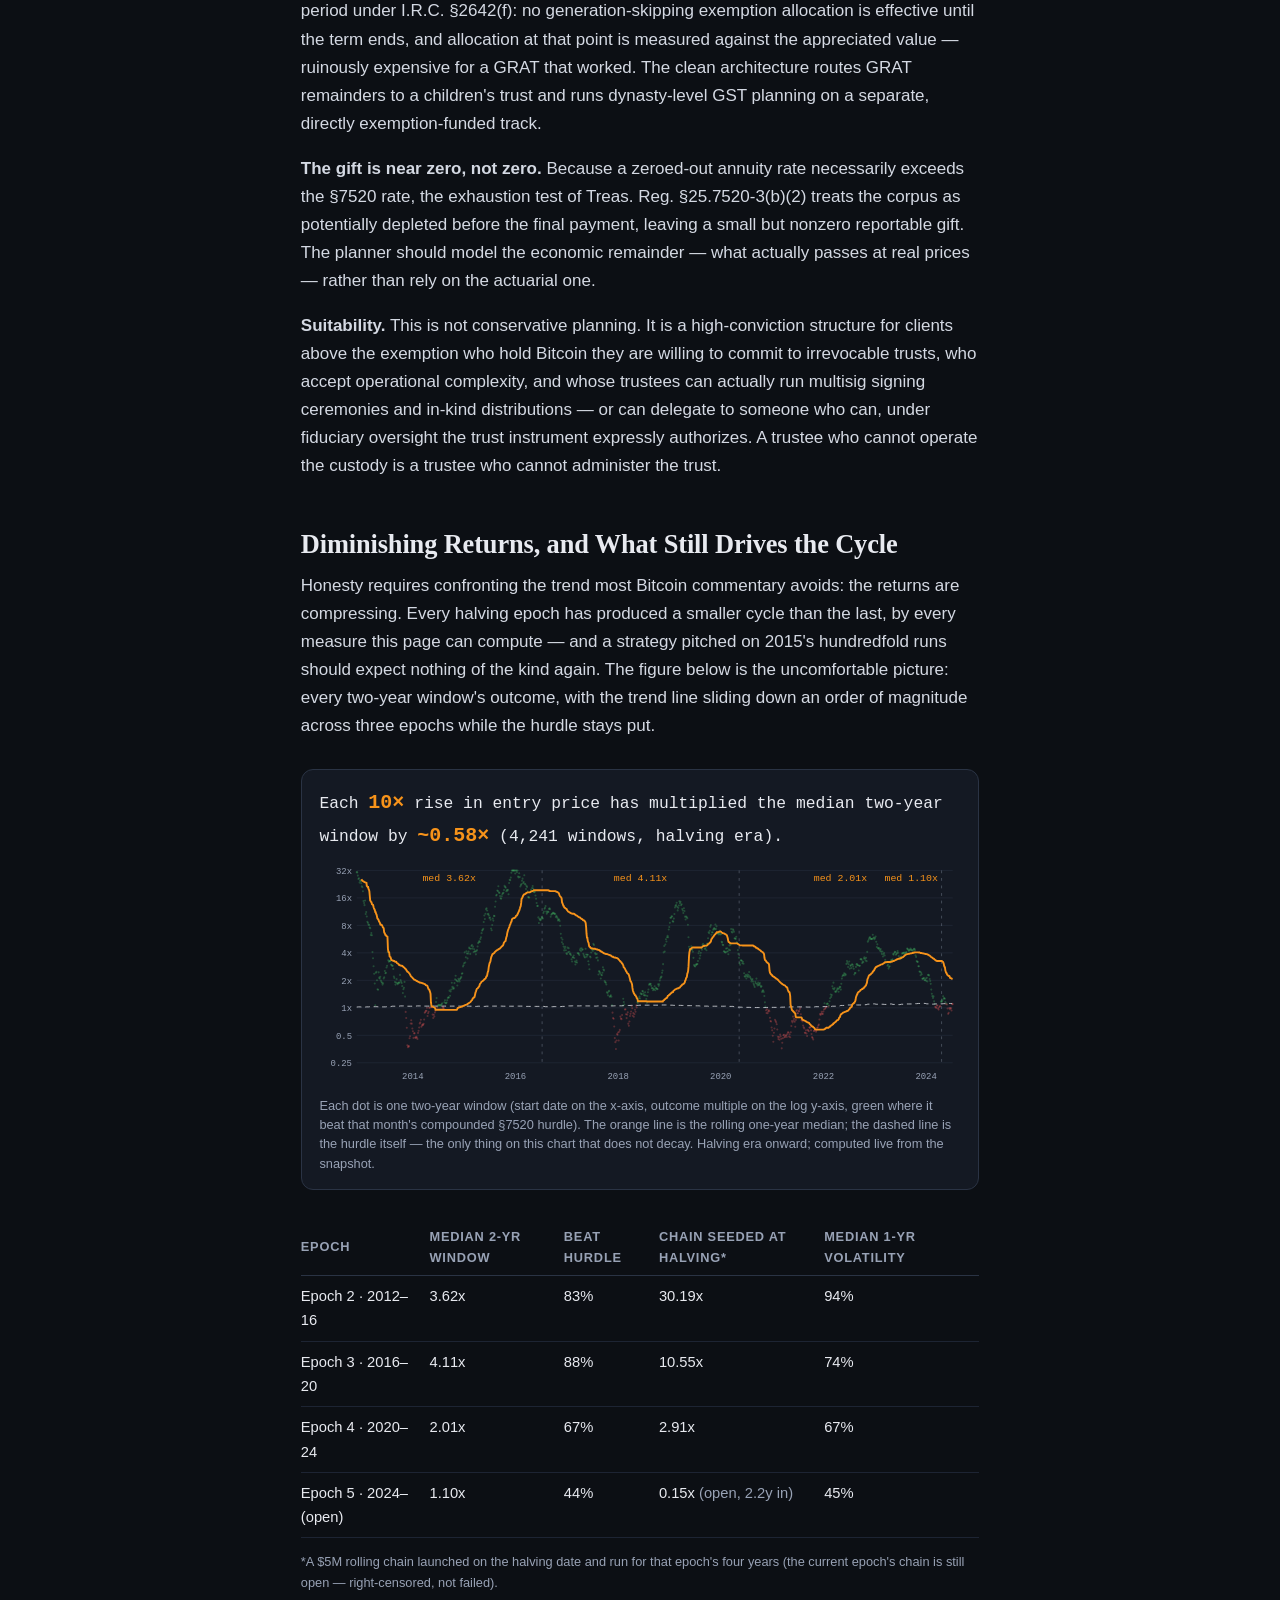
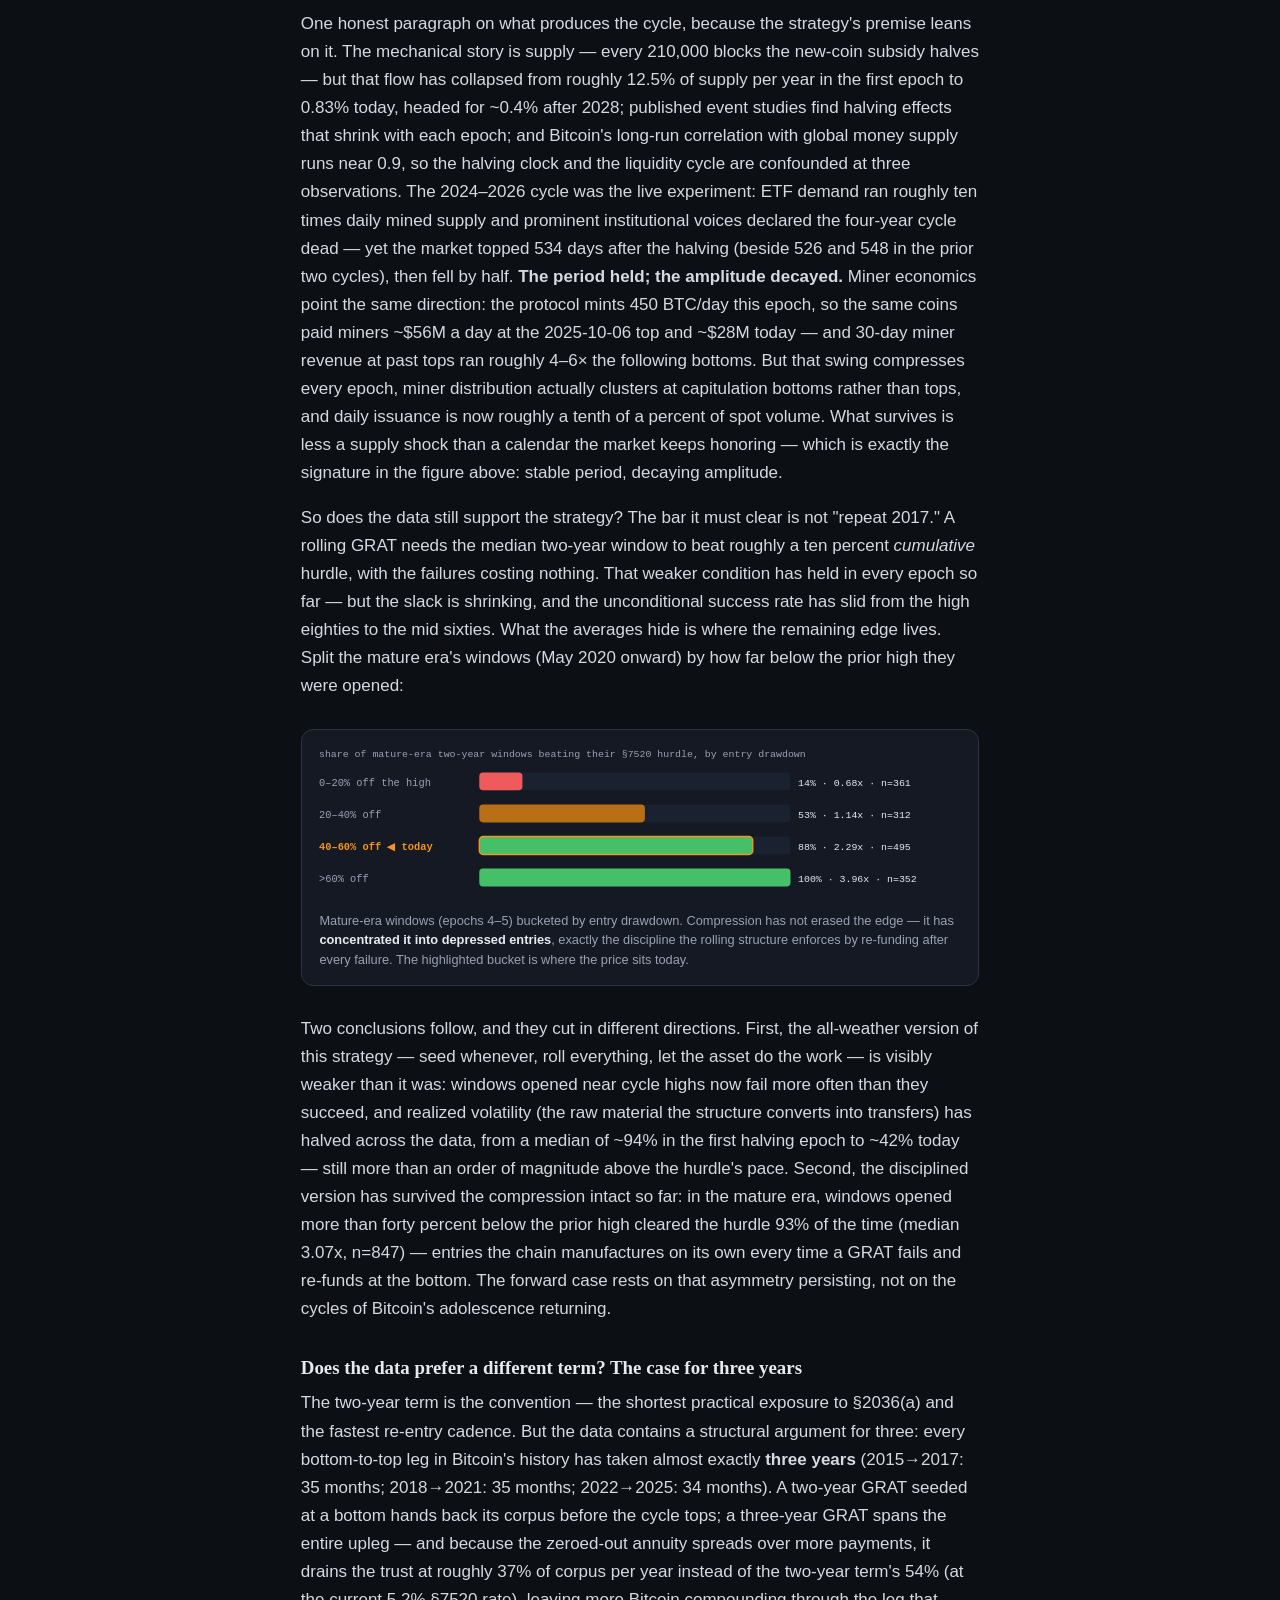
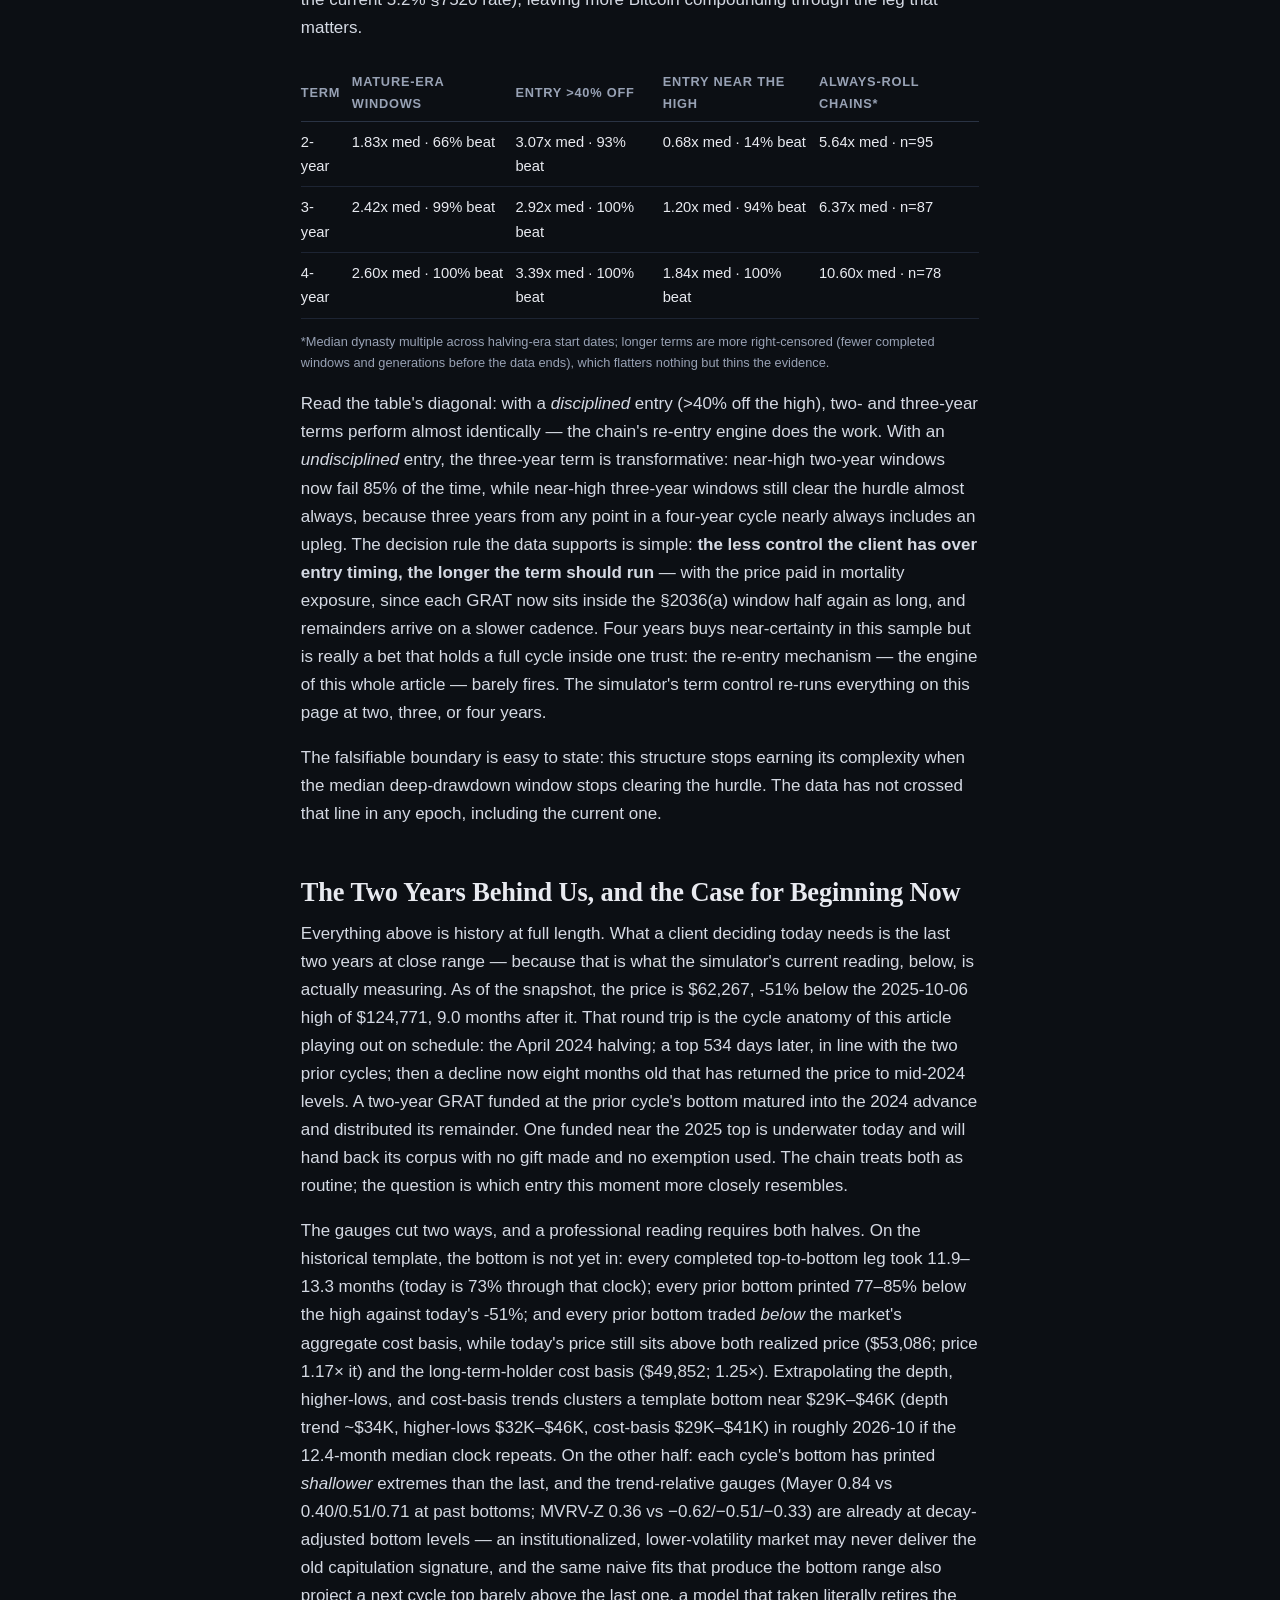
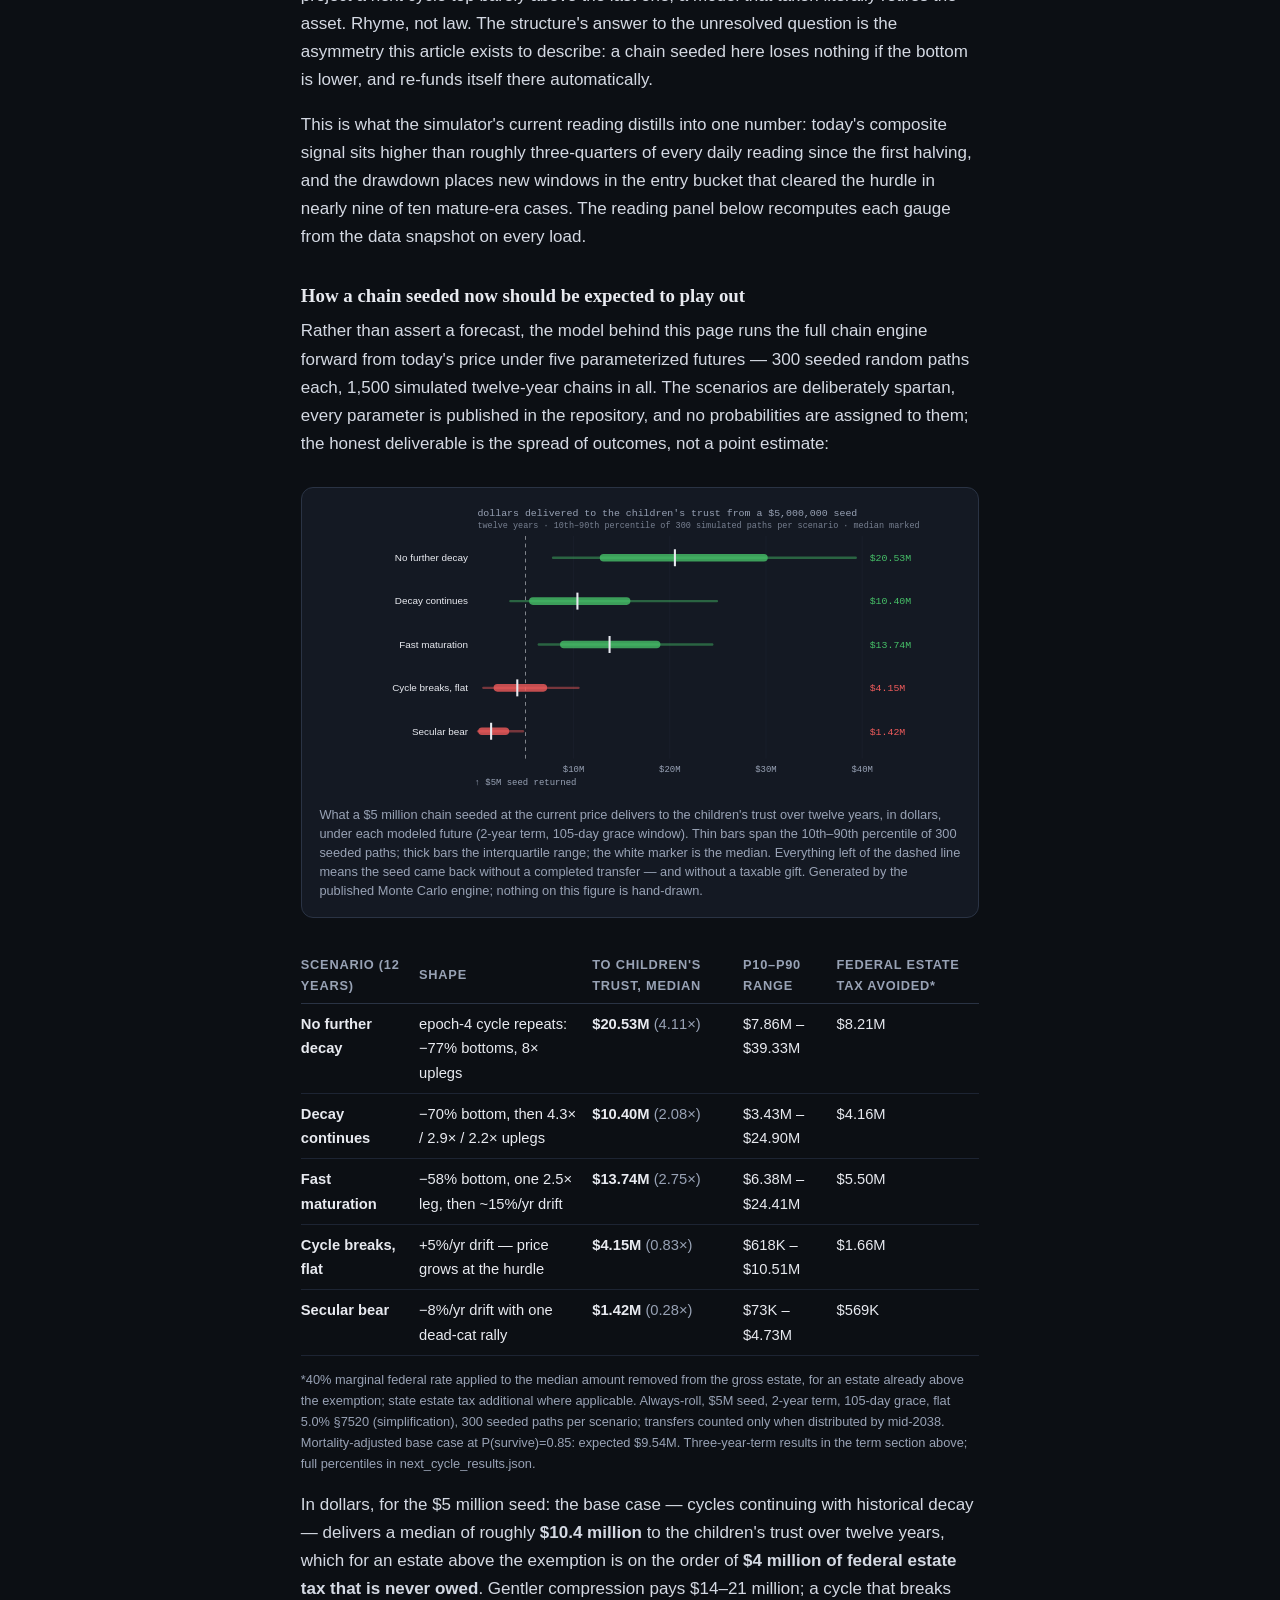
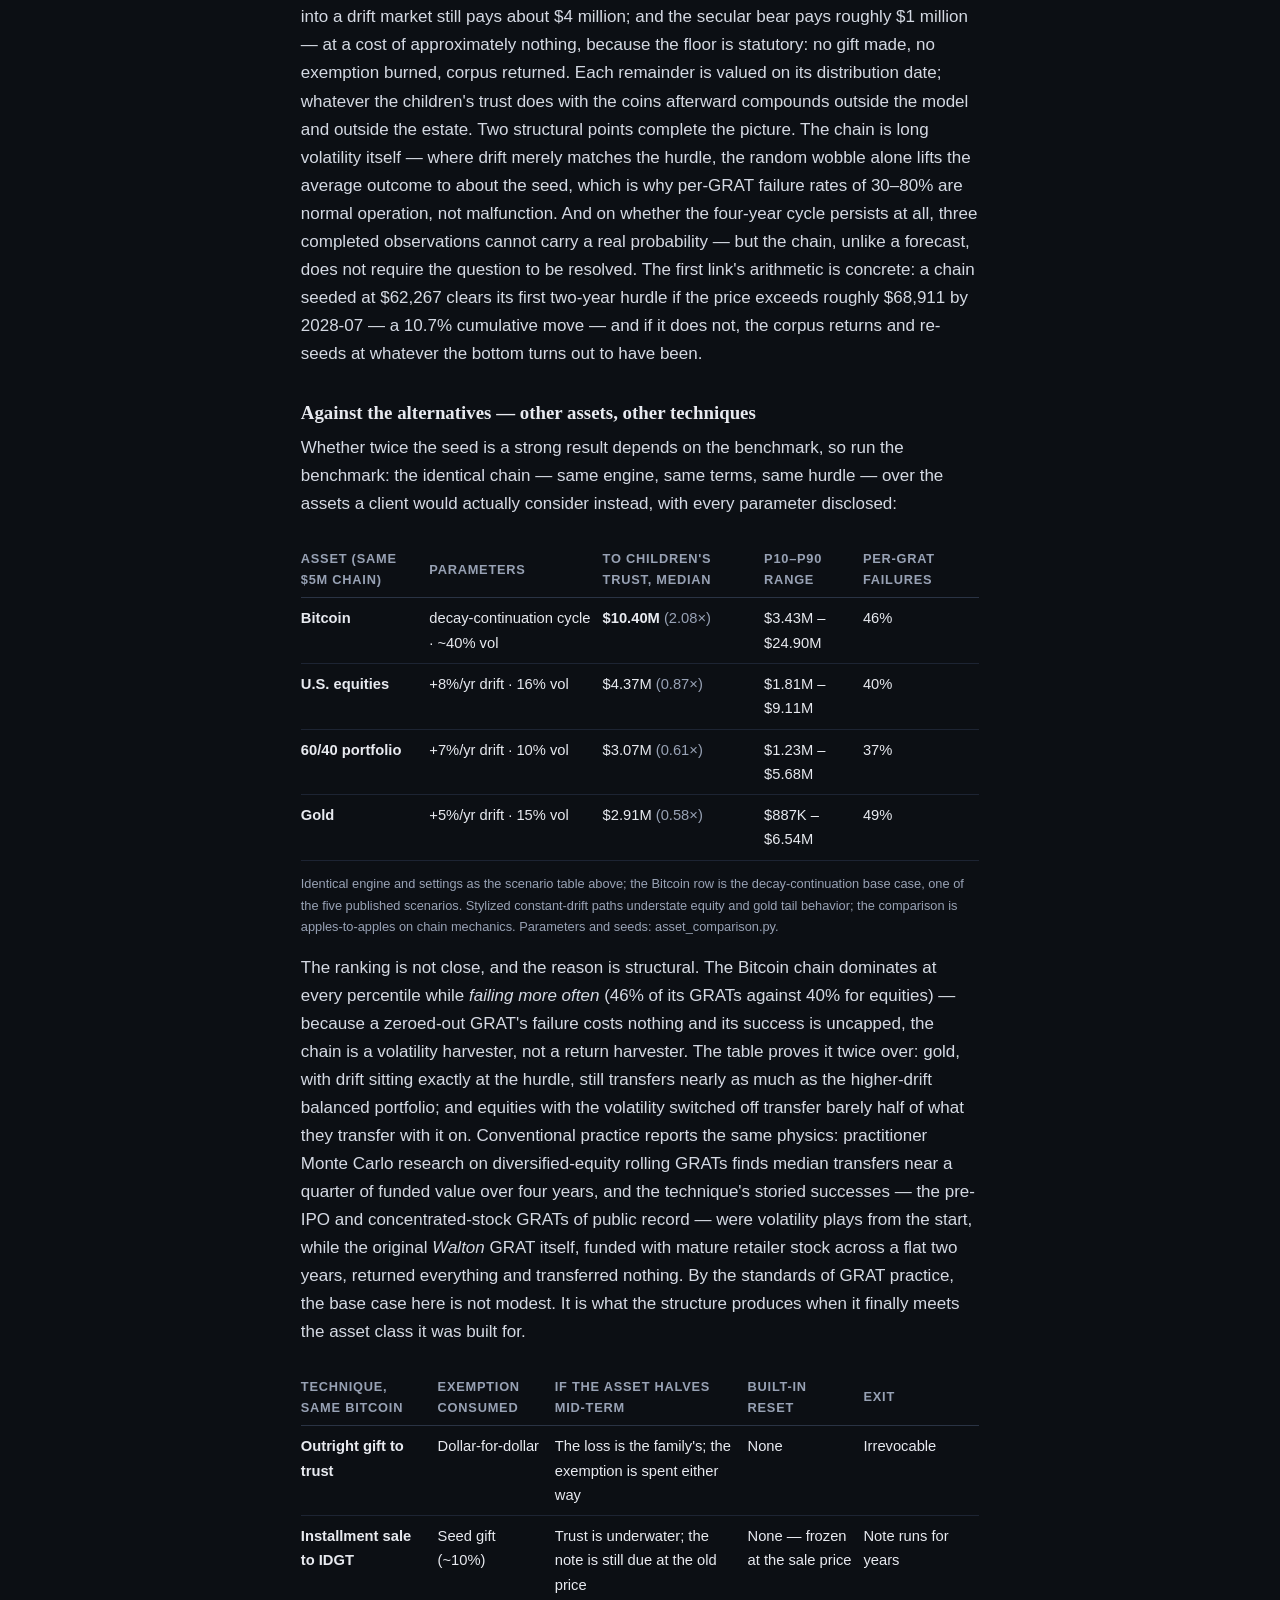
==== commit 2a37be78: "Update 7520 rate to July 2026 (5.2%); add monthly rate-table reminder to CI" ====
--- a/index.html
+++ b/index.html
@@ -3,7 +3,7 @@
 <head>
 <meta charset="utf-8">
 <meta name="viewport" content="width=device-width, initial-scale=1">
-<title>The Hurdle Is 4.6 Percent. The Asset Is Bitcoin. — Rolling Bitcoin GRATs</title>
+<title>The Hurdle Is 5.2 Percent. The Asset Is Bitcoin. — Rolling Bitcoin GRATs</title>
 <meta name="description" content="Rolling zeroed-out GRATs funded with Bitcoin: the legal architecture, the rolling chain, and an interactive simulator over sixteen years of real market data. By Benjamin Ross Sternfeld.">
 <link rel="stylesheet" href="styles.css">
 <link rel="icon" href="data:image/svg+xml,<svg xmlns='http://www.w3.org/2000/svg' viewBox='0 0 100 100'><text y='0.9em' font-size='90'>&#8383;</text></svg>">
@@ -13,7 +13,7 @@
 <nav>
   <a class="brand" href="#top"><b>&#8383;</b> Rolling Bitcoin GRATs <span style="color:var(--muted)">&middot; B. Sternfeld</span></a>
   <span class="links">
-    <a href="#the-hurdle-is-4-6-percent">Article</a>
+    <a href="#the-hurdle">Article</a>
     <a href="#simulator">Simulator</a>
     <a href="#methodology">Methodology</a>
     <a href="#author">Author</a>
@@ -24,11 +24,11 @@
 
 <!-- ============================== ARTICLE ============================== -->
 
-<section class="prose" id="the-hurdle-is-4-6-percent">
+<section class="prose" id="the-hurdle">
   <p style="border:1px solid var(--line,#444); border-left:3px solid var(--muted,#888); border-radius:4px; padding:.6em .9em; font-size:.85em; color:var(--muted,#888); margin-bottom:1.5em;"><b>Data note:</b> Everything on this page &mdash; prices, on-chain metrics, and simulator results &mdash; runs on a market-data snapshot refreshed automatically each day. The data shown runs through <b id="data-note-date">July 7, 2026</b> (last BTC close: <span id="data-note-price">$63,289</span>). Figures do not reflect intraday moves or &sect;7520 rate changes after that date.</p>
-  <h1>The Hurdle Is 4.6 Percent. The Asset Is Bitcoin.</h1>
+  <h1>The Hurdle Is 5.2 Percent. The Asset Is Bitcoin.</h1>
   <p class="standfirst">How a chain of rolling, zeroed-out GRATs converts Bitcoin's violent drawdowns into systematic, gift-tax-free transfers &mdash; compounding appreciation out of the taxable estate two years at a time.</p>
-  <p>The federal wealth-transfer system prices every gift against one number: the &sect;7520 rate &mdash; 4.6% as of April 2026, reset monthly by the IRS (the simulator below always uses the actual rate for each funding month). Whatever a properly built trust earns above that hurdle during its term passes to the next generation free of gift and estate tax. Bitcoin has cleared that hurdle in nearly every two-year window of its existence &mdash; and in the windows where it has not, the structure described below loses nothing. No gift. No exemption consumed. The coins simply come home and try again at a lower price.</p>
+  <p>The federal wealth-transfer system prices every gift against one number: the &sect;7520 rate &mdash; 5.2% as of July 2026, reset monthly by the IRS (the simulator below always uses the actual rate for each funding month). Whatever a properly built trust earns above that hurdle during its term passes to the next generation free of gift and estate tax. Bitcoin has cleared that hurdle in nearly every two-year window of its existence &mdash; and in the windows where it has not, the structure described below loses nothing. No gift. No exemption consumed. The coins simply come home and try again at a lower price.</p>
   <p>That asymmetry is the whole argument. The rest of this article is the machinery.</p>
 </section>
 
@@ -49,7 +49,7 @@
 <section class="prose" id="the-engine-rolling-the-chain">
   <h2>The Engine: Rolling the Chain</h2>
   <p>A rolling GRAT is a series of short-term zeroed-out GRATs run as a continuous chain. Each annuity payment the grantor receives &mdash; in kind, in Bitcoin &mdash; is immediately re-contributed to a new two-year GRAT, zeroed out at <em>that day's</em> price and <em>that month's</em> &sect;7520 rate. Because each GRAT is a grantor trust, transfers between the grantor and the trust are non-recognition events under Rev. Rul. 85-13: the coins move in and out with no taxable sale, and basis carries over.</p>
-  <p>Now consider what failure means inside the chain. If Bitcoin falls during a term, the trust's assets are consumed by the annuity and return to the grantor. Nothing transferred &mdash; and nothing was spent. The grantor re-funds the next GRAT at the depressed price, which resets the hurdle from the new, lower base. When the asset recovers, the successor GRAT captures the entire recovery above 4.6% as a tax-free remainder. The drawdown did not break the strategy; it repositioned it.</p>
+  <p>Now consider what failure means inside the chain. If Bitcoin falls during a term, the trust's assets are consumed by the annuity and return to the grantor. Nothing transferred &mdash; and nothing was spent. The grantor re-funds the next GRAT at the depressed price, which resets the hurdle from the new, lower base. When the asset recovers, the successor GRAT captures the entire recovery above the &sect;7520 hurdle as a tax-free remainder. The drawdown did not break the strategy; it repositioned it.</p>
   <blockquote class="pull">Every crash is a re-entry point for the next GRAT in the chain.</blockquote>
   <p>Successful remainders distribute in kind to an irrevocable children's trust, where they compound outside the grantor's estate &mdash; while the grantor, taxed personally on all trust income under the grantor trust rules, keeps depleting the taxable estate with every tax payment (a benefit the IRS itself confirmed is not a gift, Rev. Rul. 2004-64). Contrast the installment sale to a defective grantor trust: there the note is fixed at the original price, a crash leaves the trust underwater, and no reset mechanism exists. The rolling GRAT cannot fail catastrophically. It can only fail gracefully, and graceful failure is a re-entry.</p>
   <figure class="livefig" id="motion-figure">
@@ -90,7 +90,7 @@
       <tr><td>2023&ndash;2025</td><td>$15,500 &rarr; $100,000+ (&gt;6x)</td><td>New GRAT captures the recovery, tax-free</td></tr>
     </tbody>
   </table>
-  <p>Inside the zeroed-out wrapper, this pattern is structurally asymmetric. On a two-year GRAT at 4.6%, the cumulative hurdle is roughly 9.4%. Bitcoin has exceeded that in the overwhelming majority of two-year windows in its history; the exceptions are windows seeded near the cycle peaks &mdash; and those are precisely the entries the next GRAT in the chain re-prices at the bottom.</p>
+  <p>Inside the zeroed-out wrapper, this pattern is structurally asymmetric. On a two-year GRAT at 5.2%, the cumulative hurdle is roughly 10.7%. Bitcoin has exceeded that in the overwhelming majority of two-year windows in its history; the exceptions are windows seeded near the cycle peaks &mdash; and those are precisely the entries the next GRAT in the chain re-prices at the bottom.</p>
   <figure class="livefig" id="hurdle-figure">
     <div class="livefig-stat" id="hurdle-stat">computing&hellip;</div>
     <div class="chart" id="hurdle-strip"></div>
@@ -109,7 +109,7 @@
 
 <section class="prose" id="one-grat-by-the-numbers">
   <h2>One GRAT, by the Numbers</h2>
-  <p>Assume a client funds GRAT No. 1 with $5 million of Bitcoin &mdash; 100 BTC at $50,000 &mdash; during a post-cycle correction. Zeroed out at the 4.6% &sect;7520 rate over a two-year term, the grantor must receive back approximately $2.65 million in each of two years (with a modest adjustment available under the 20% escalation rule, Treas. Reg. &sect;25.2702-3(b)(1)(ii)). The taxable gift is zero.</p>
+  <p>Assume a client funds GRAT No. 1 with $5 million of Bitcoin &mdash; 100 BTC at $50,000 &mdash; during a post-cycle correction. Zeroed out at a hypothetical 4.6% &sect;7520 rate over a two-year term, the grantor must receive back approximately $2.65 million in each of two years (with a modest adjustment available under the 20% escalation rule, Treas. Reg. &sect;25.2702-3(b)(1)(ii)). The taxable gift is zero.</p>
   <table>
     <thead>
       <tr><th>Year</th><th>BTC price</th><th>GRAT value</th><th>Annuity paid</th><th>Action</th></tr>
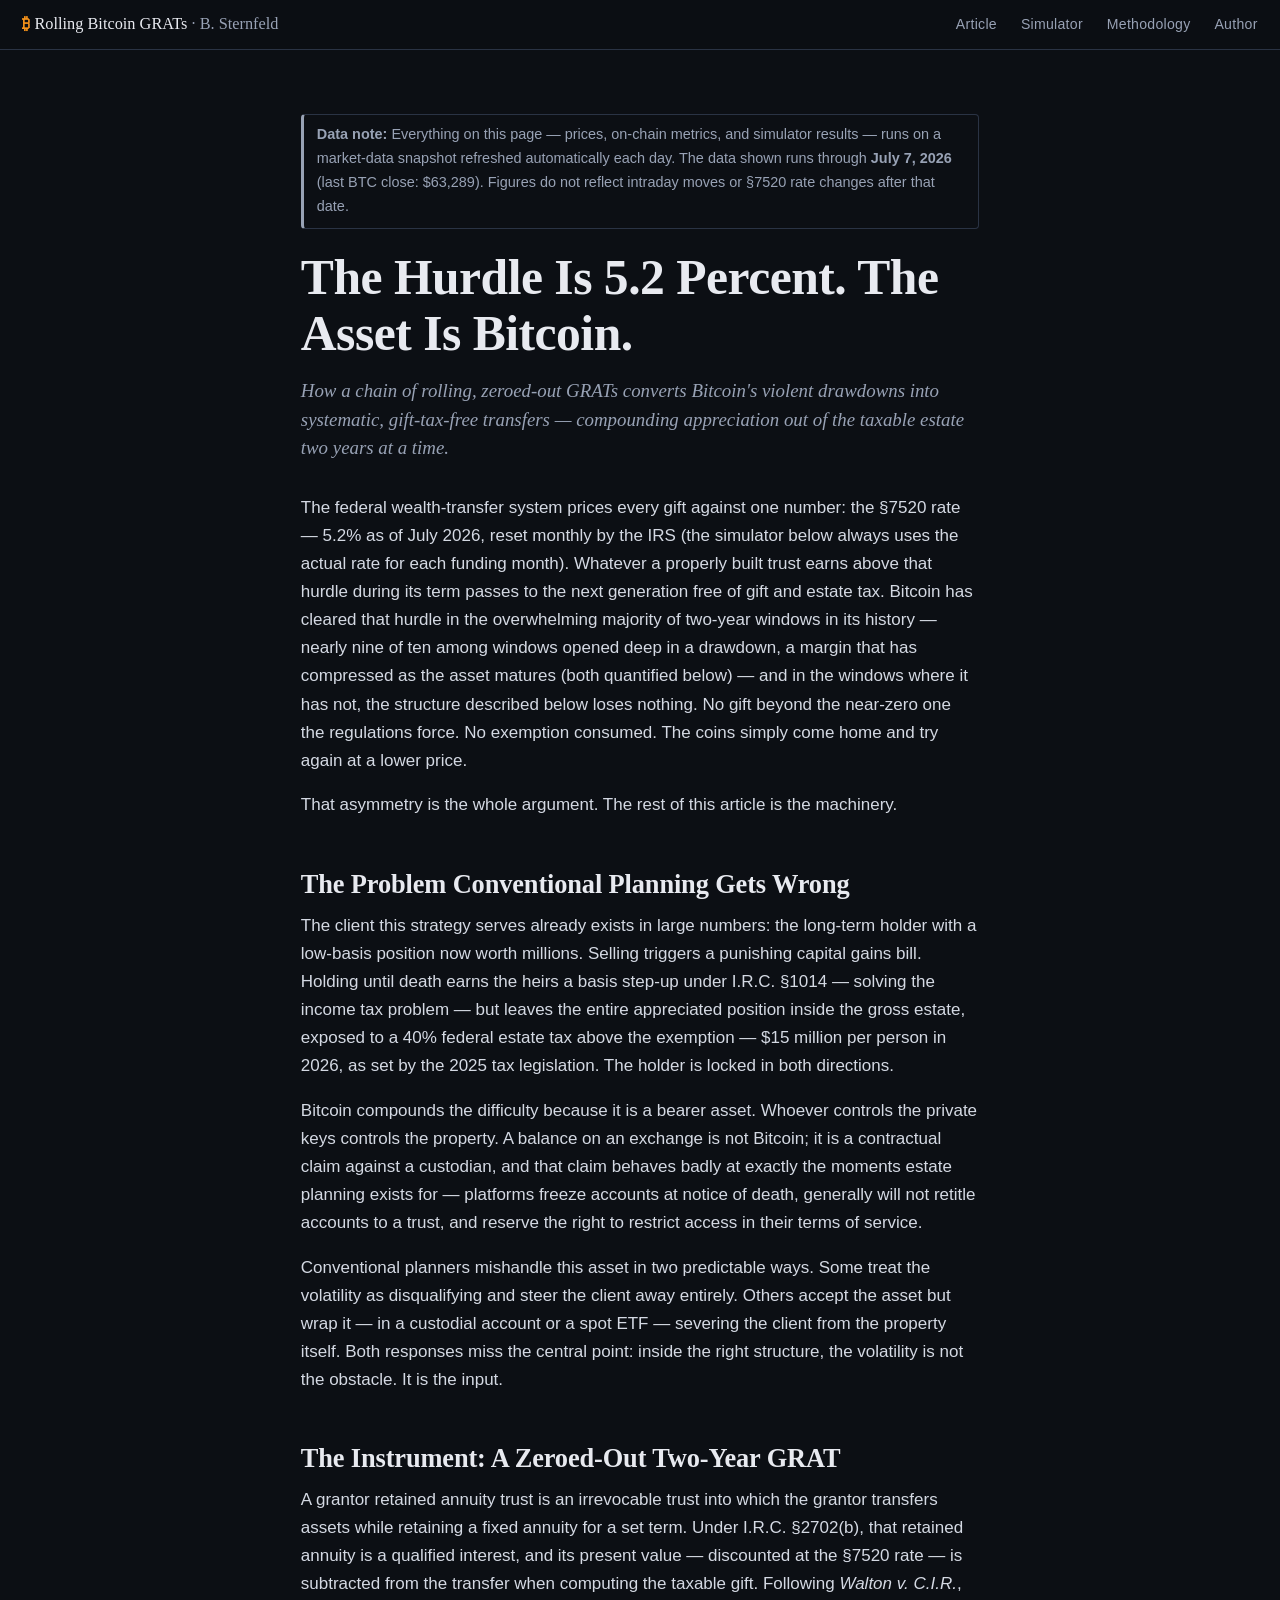
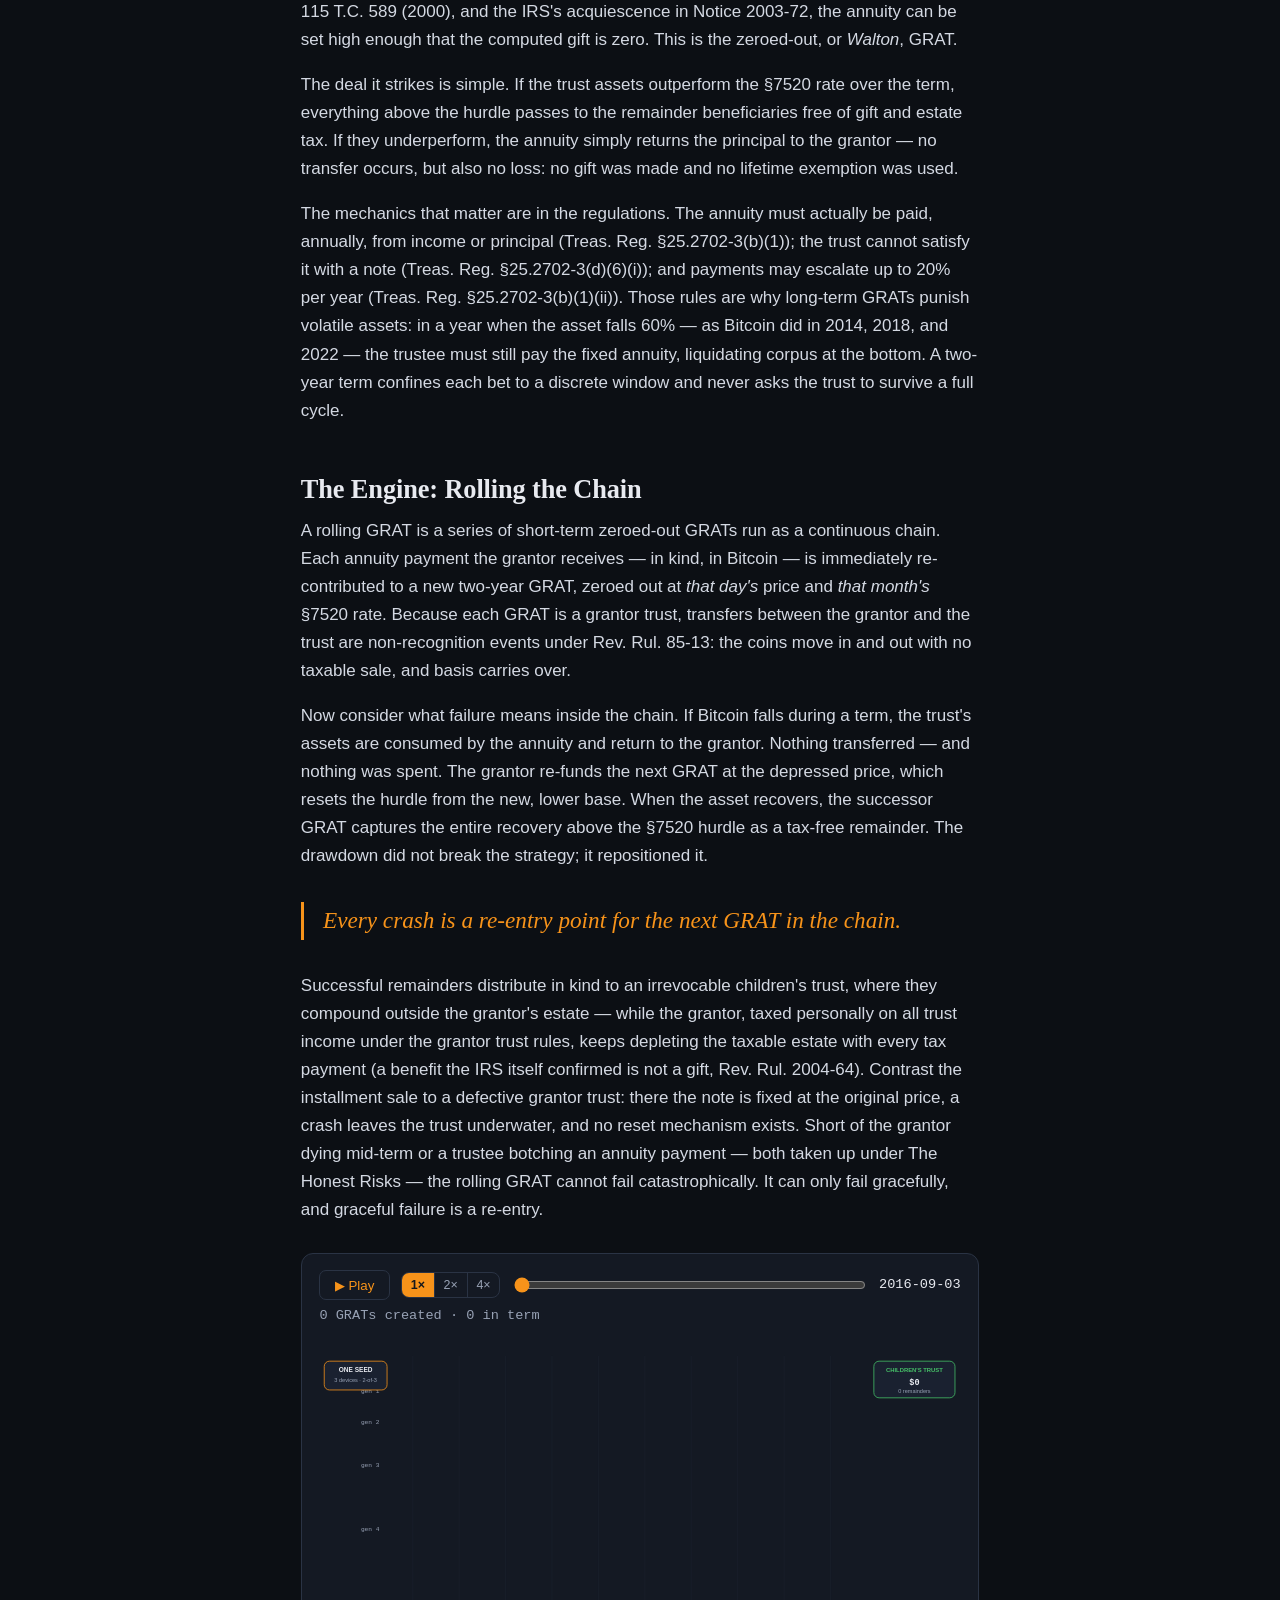
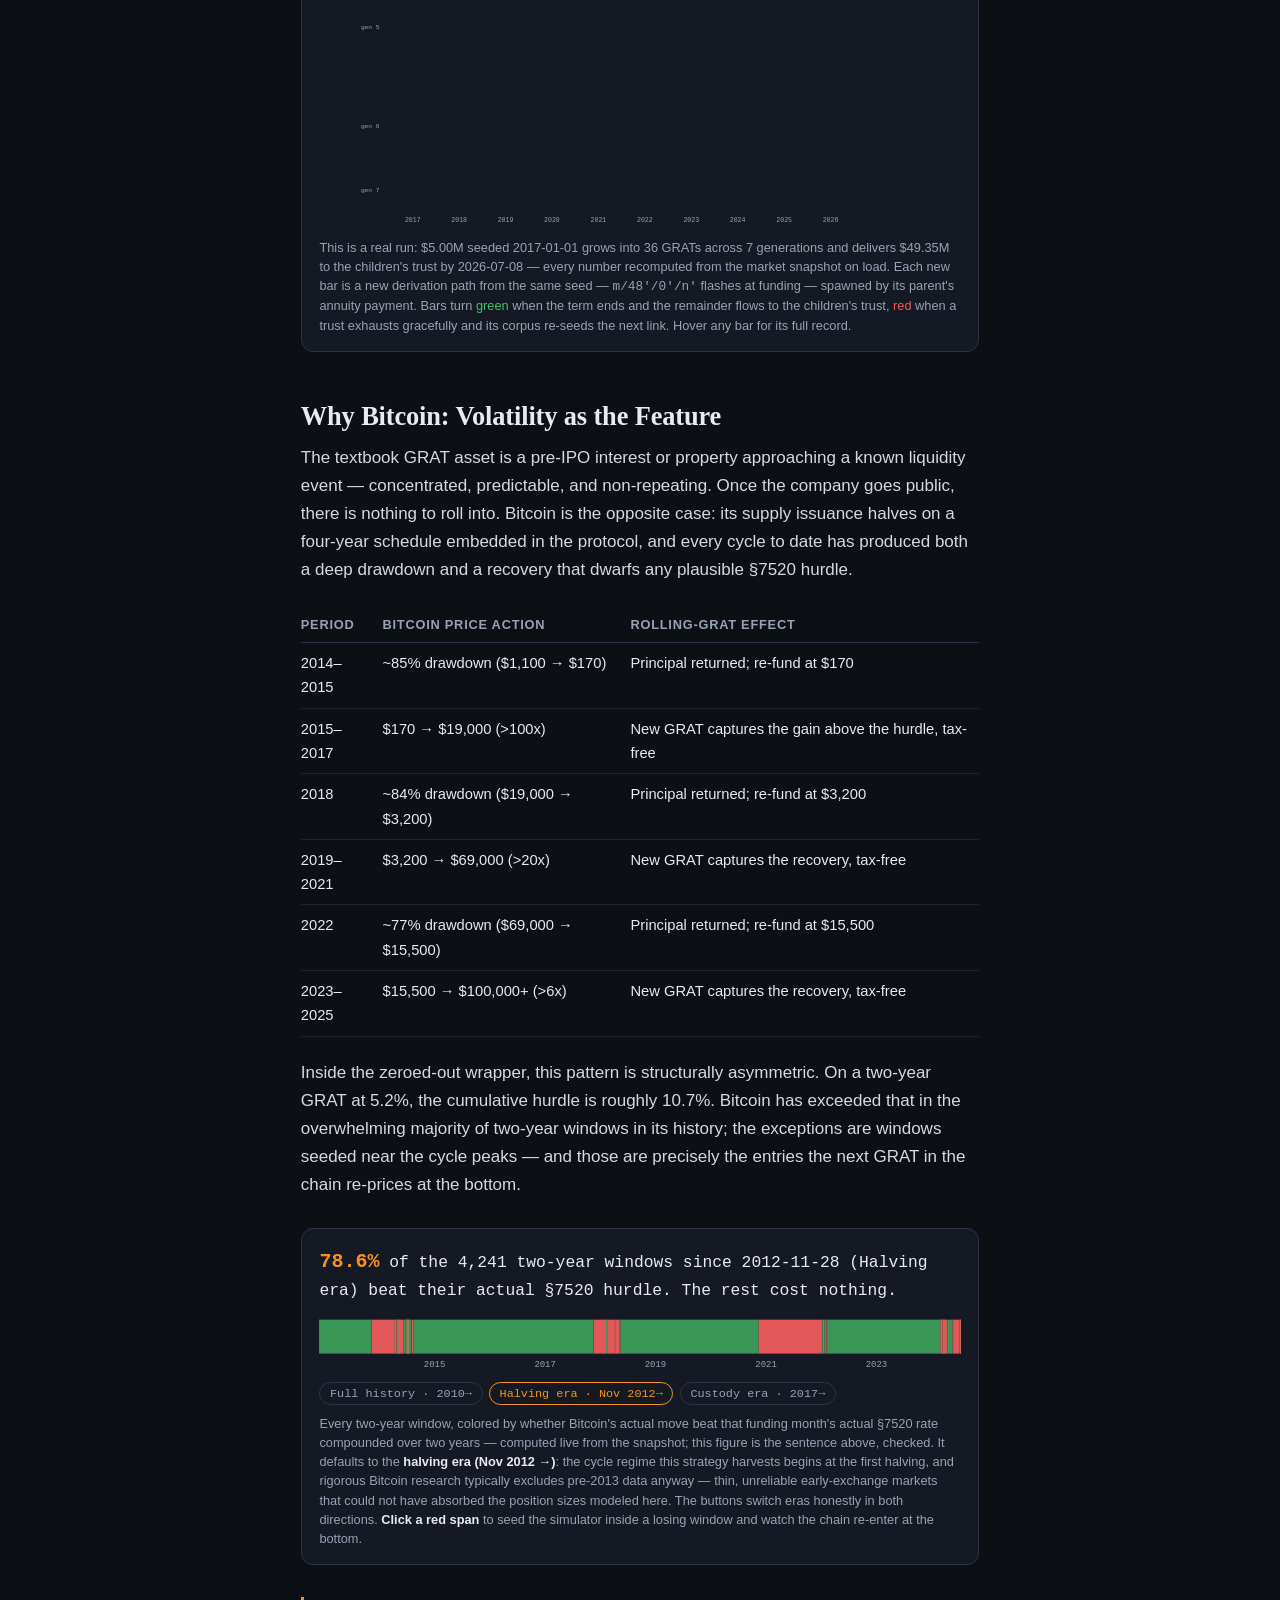
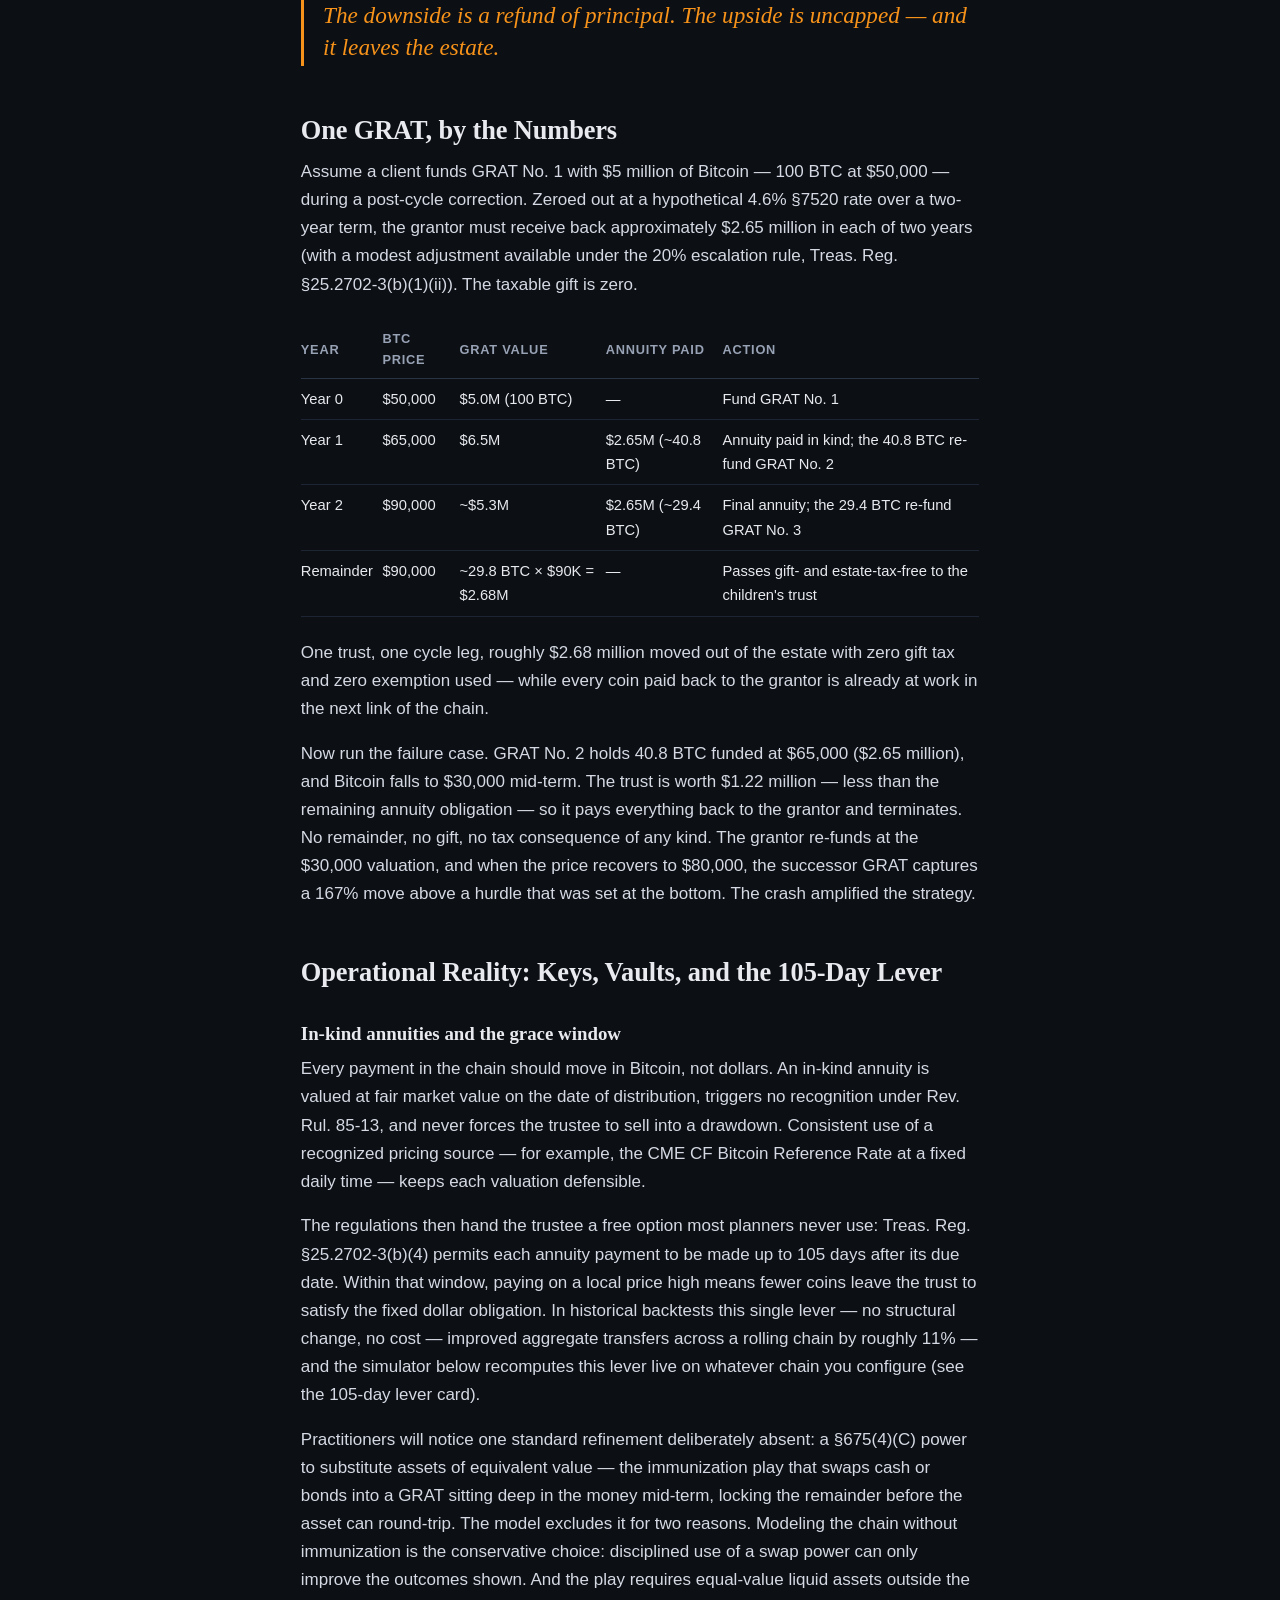
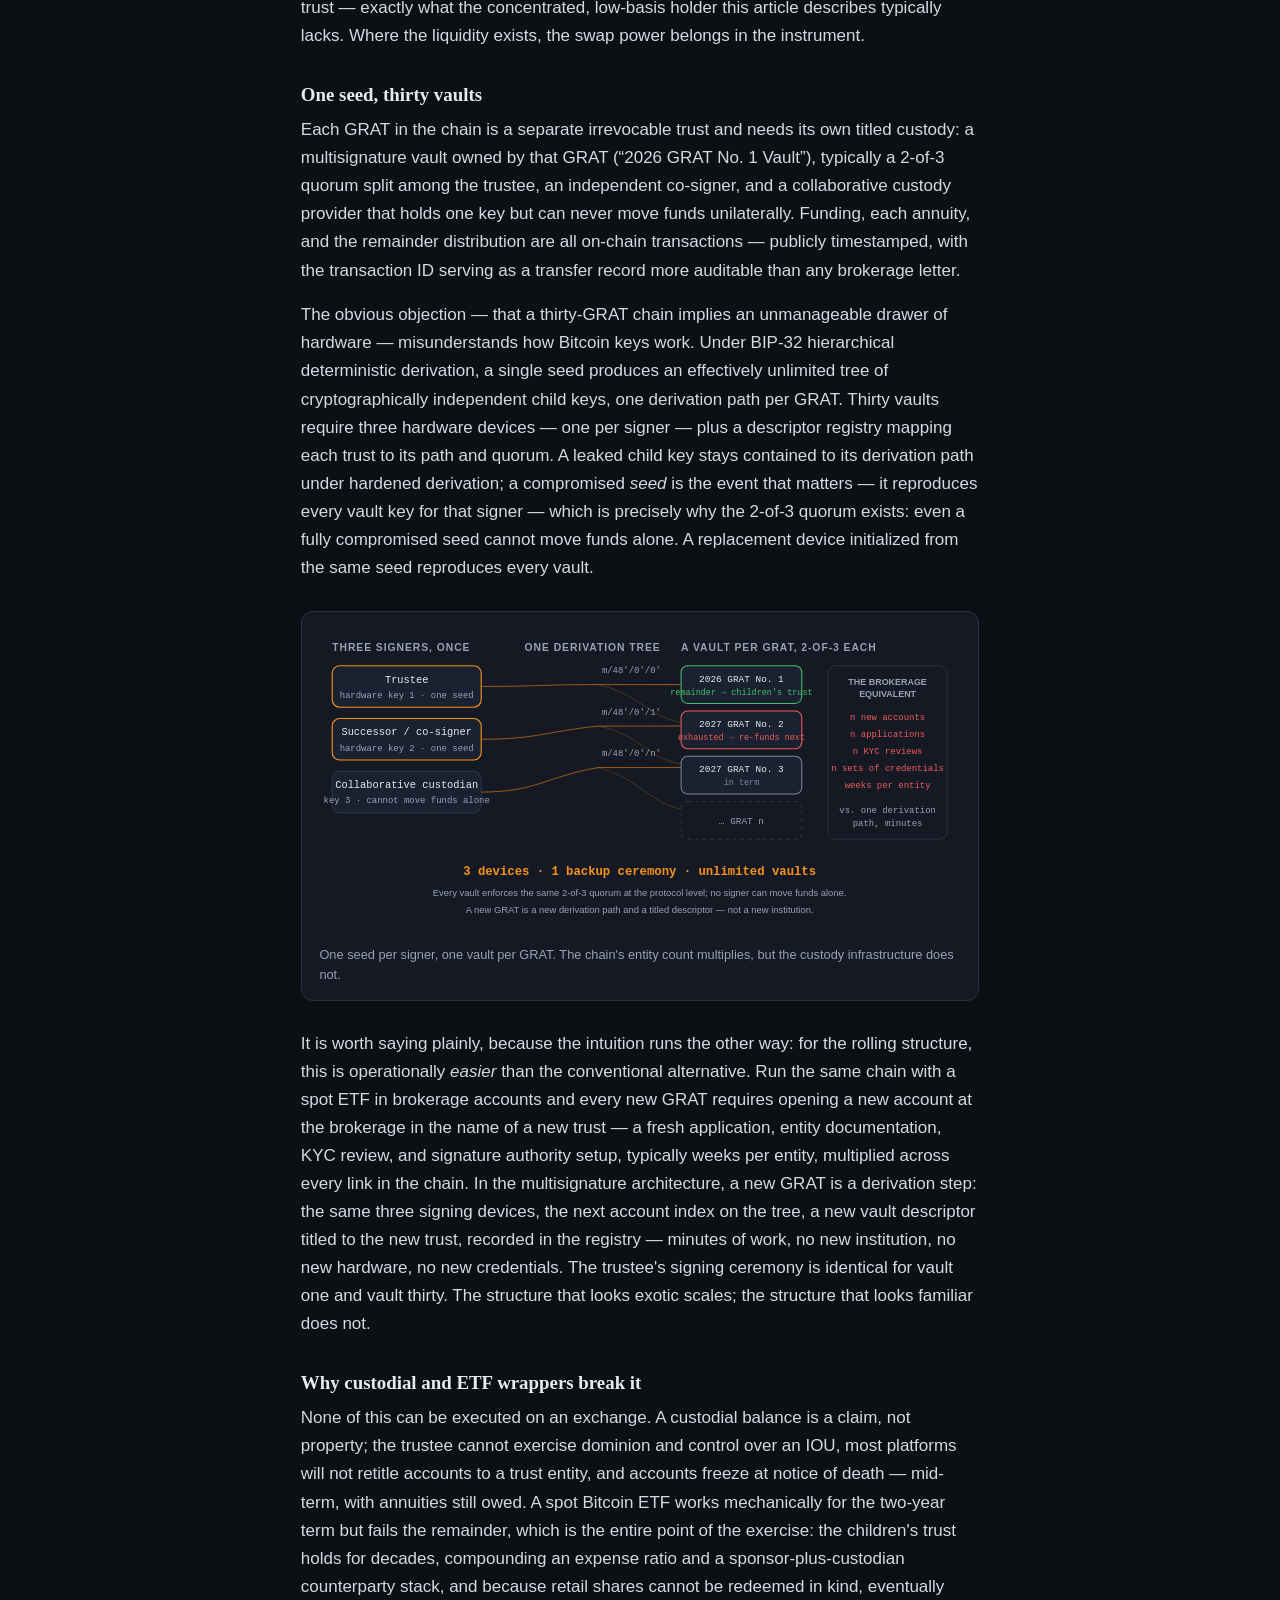
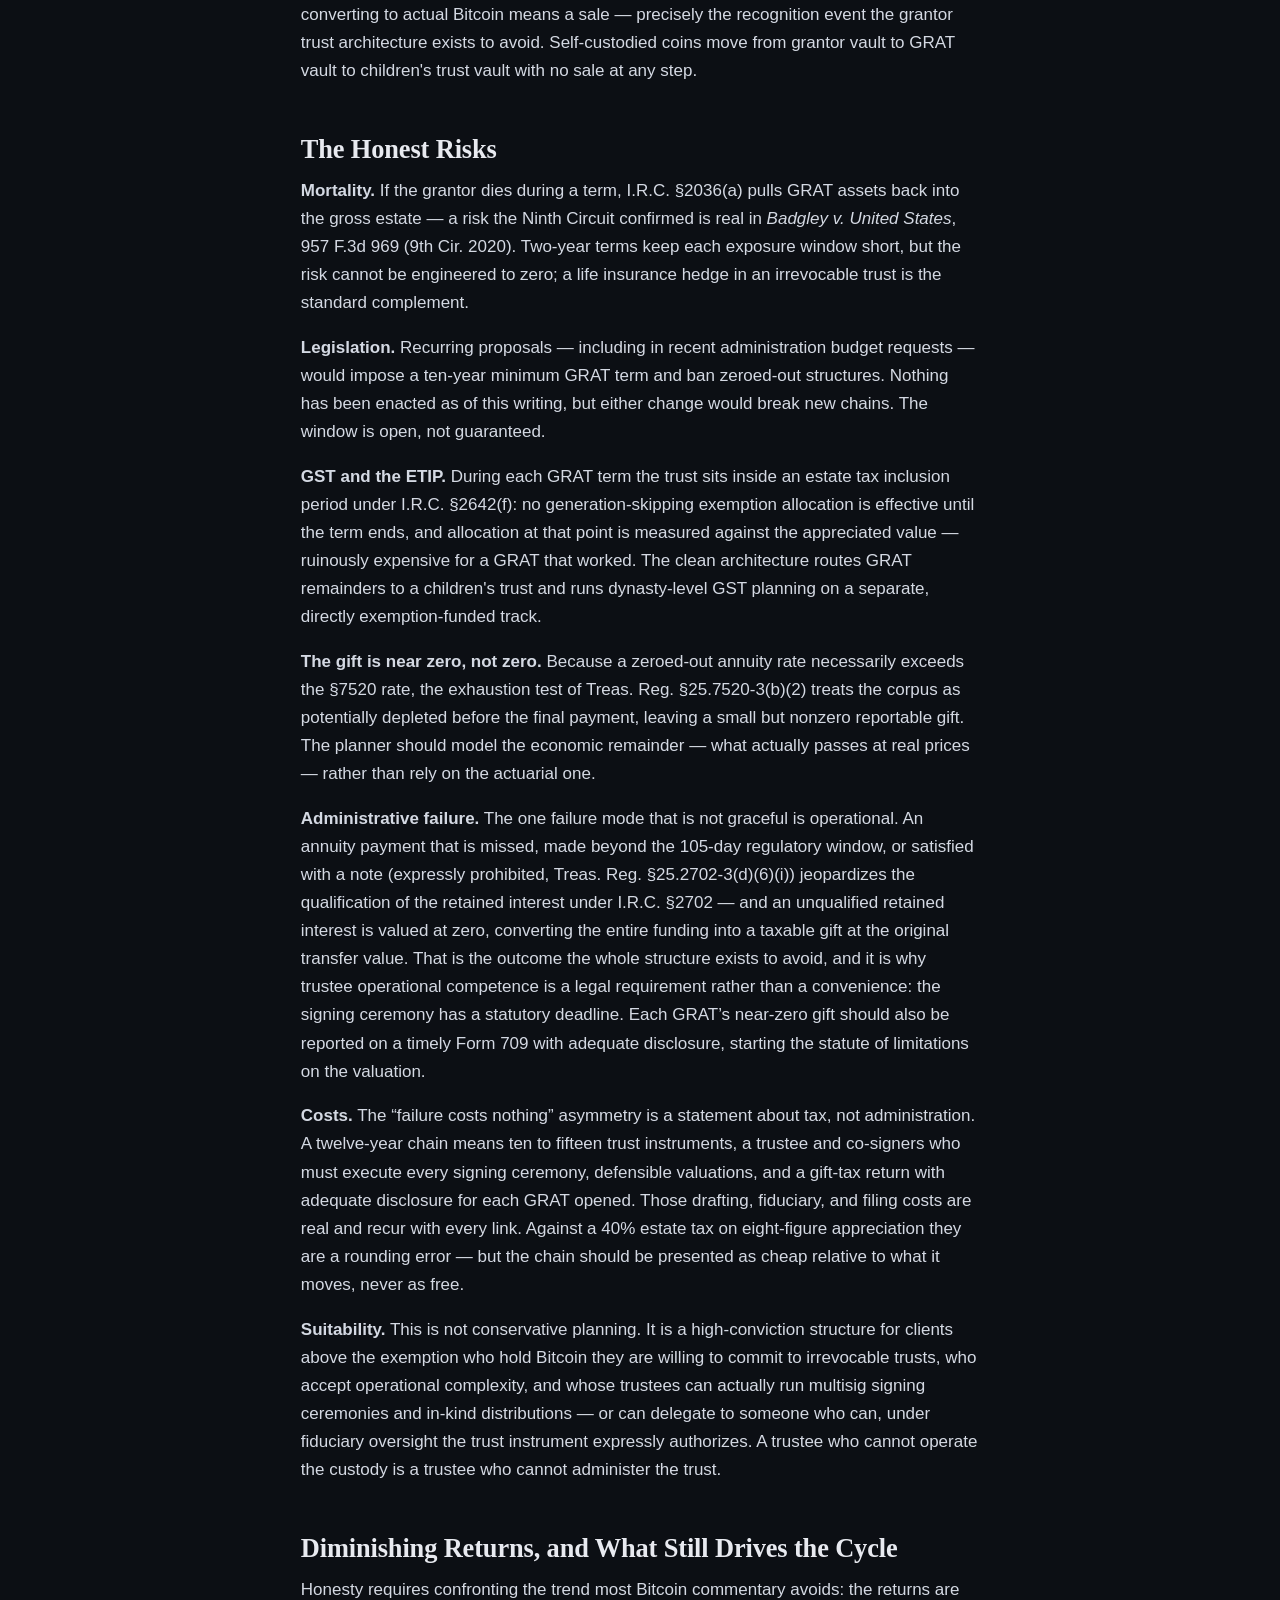
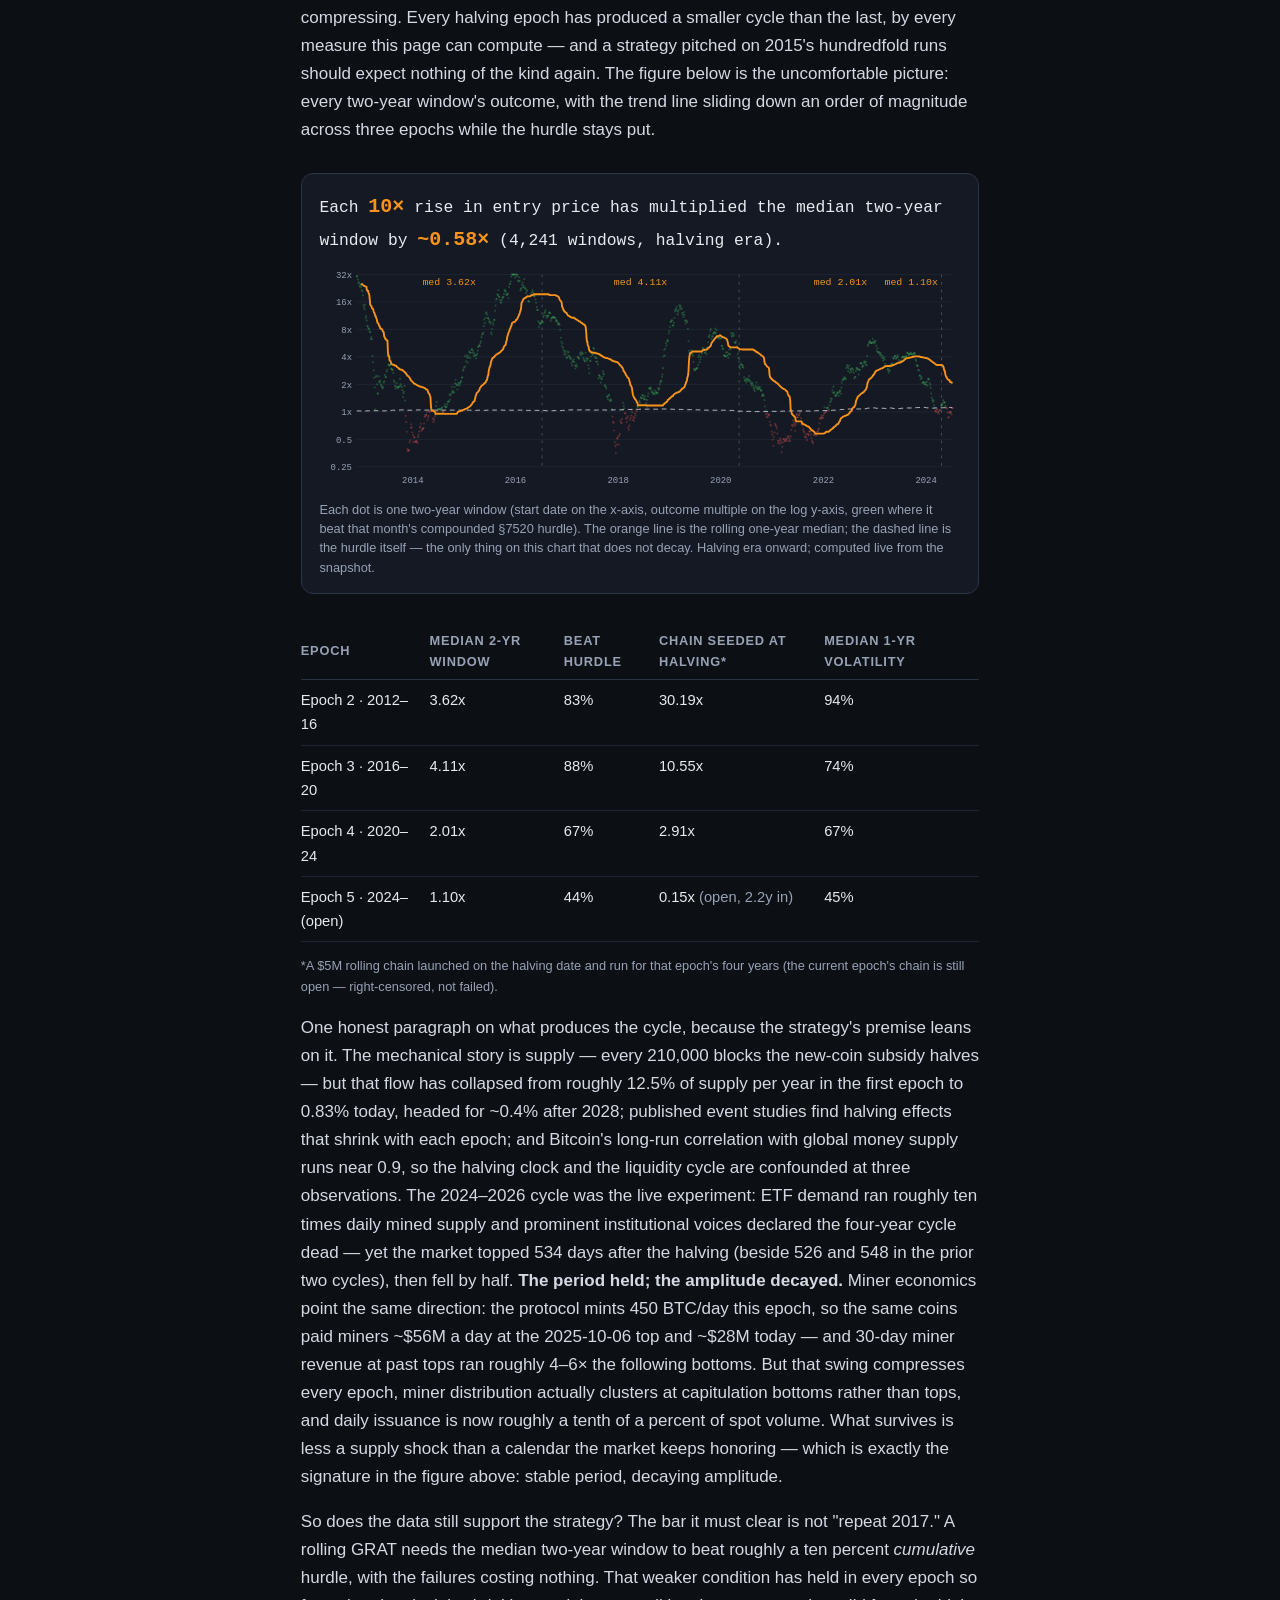
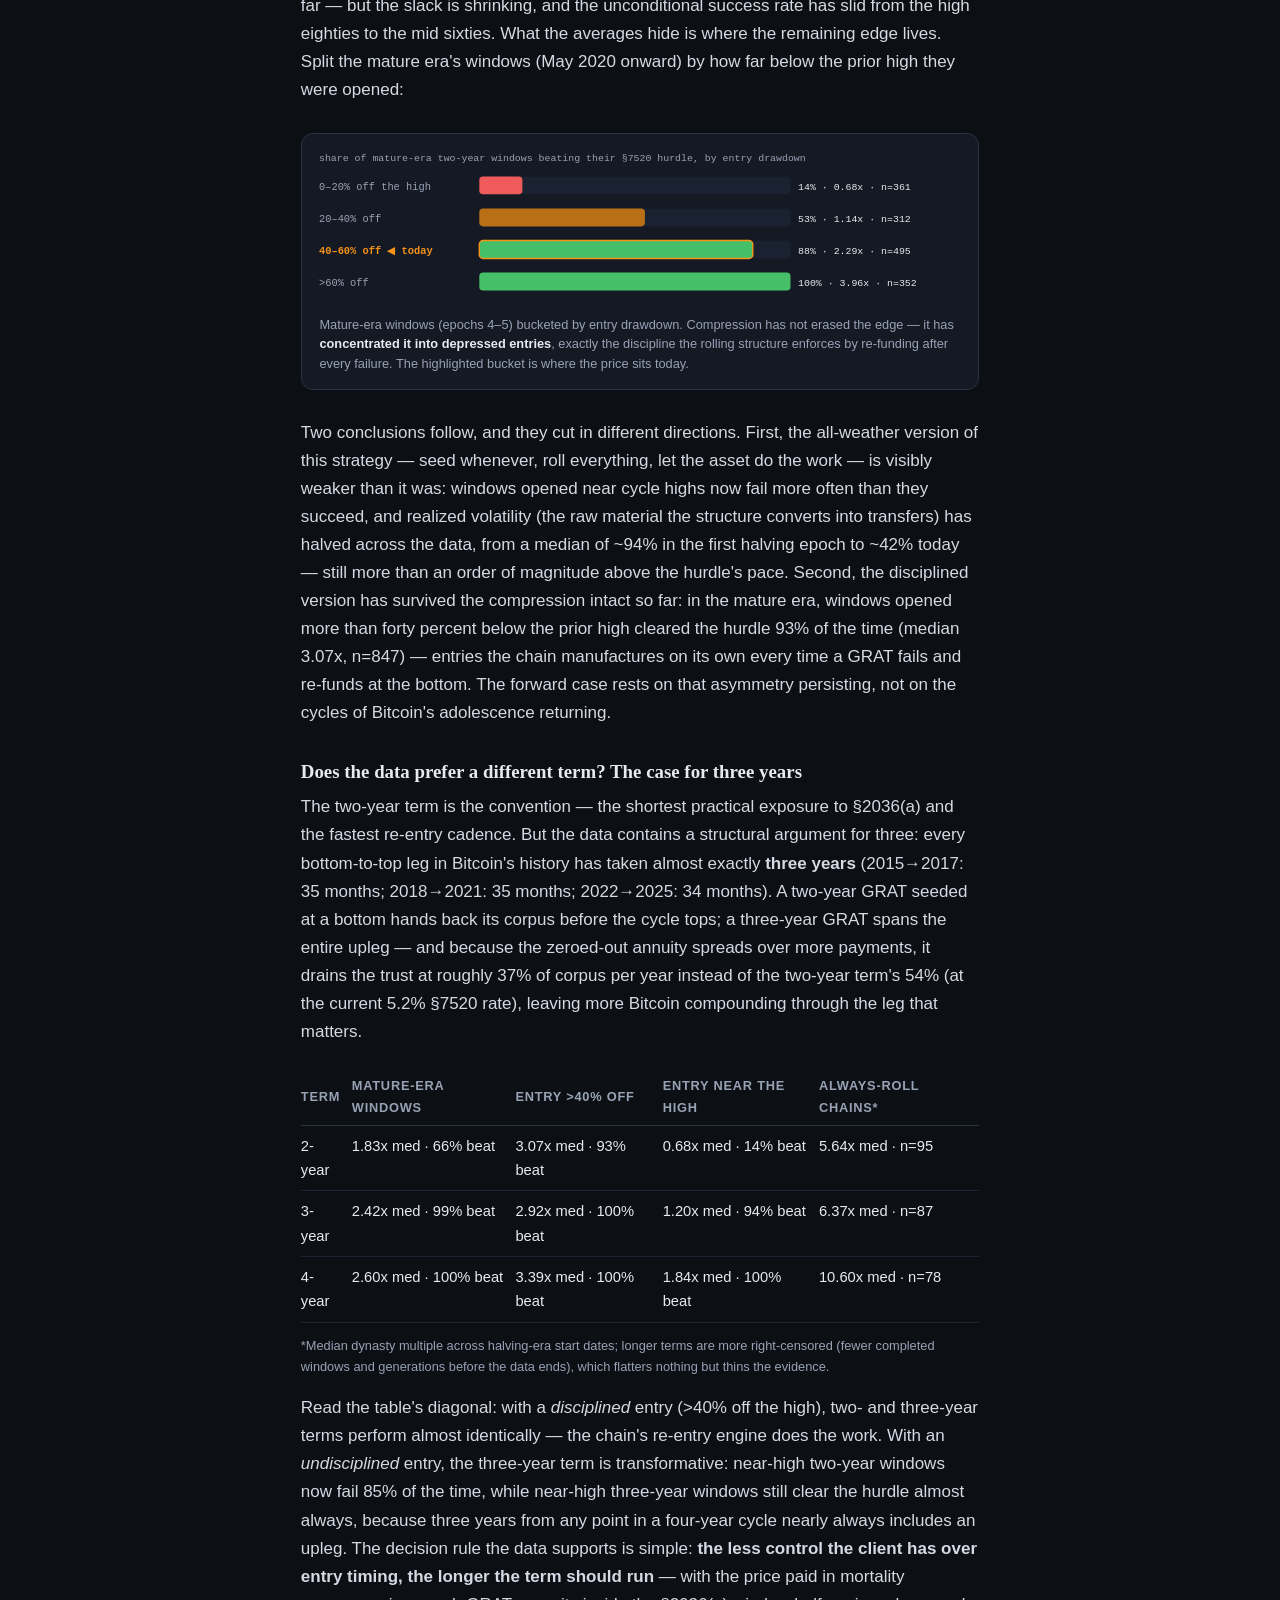
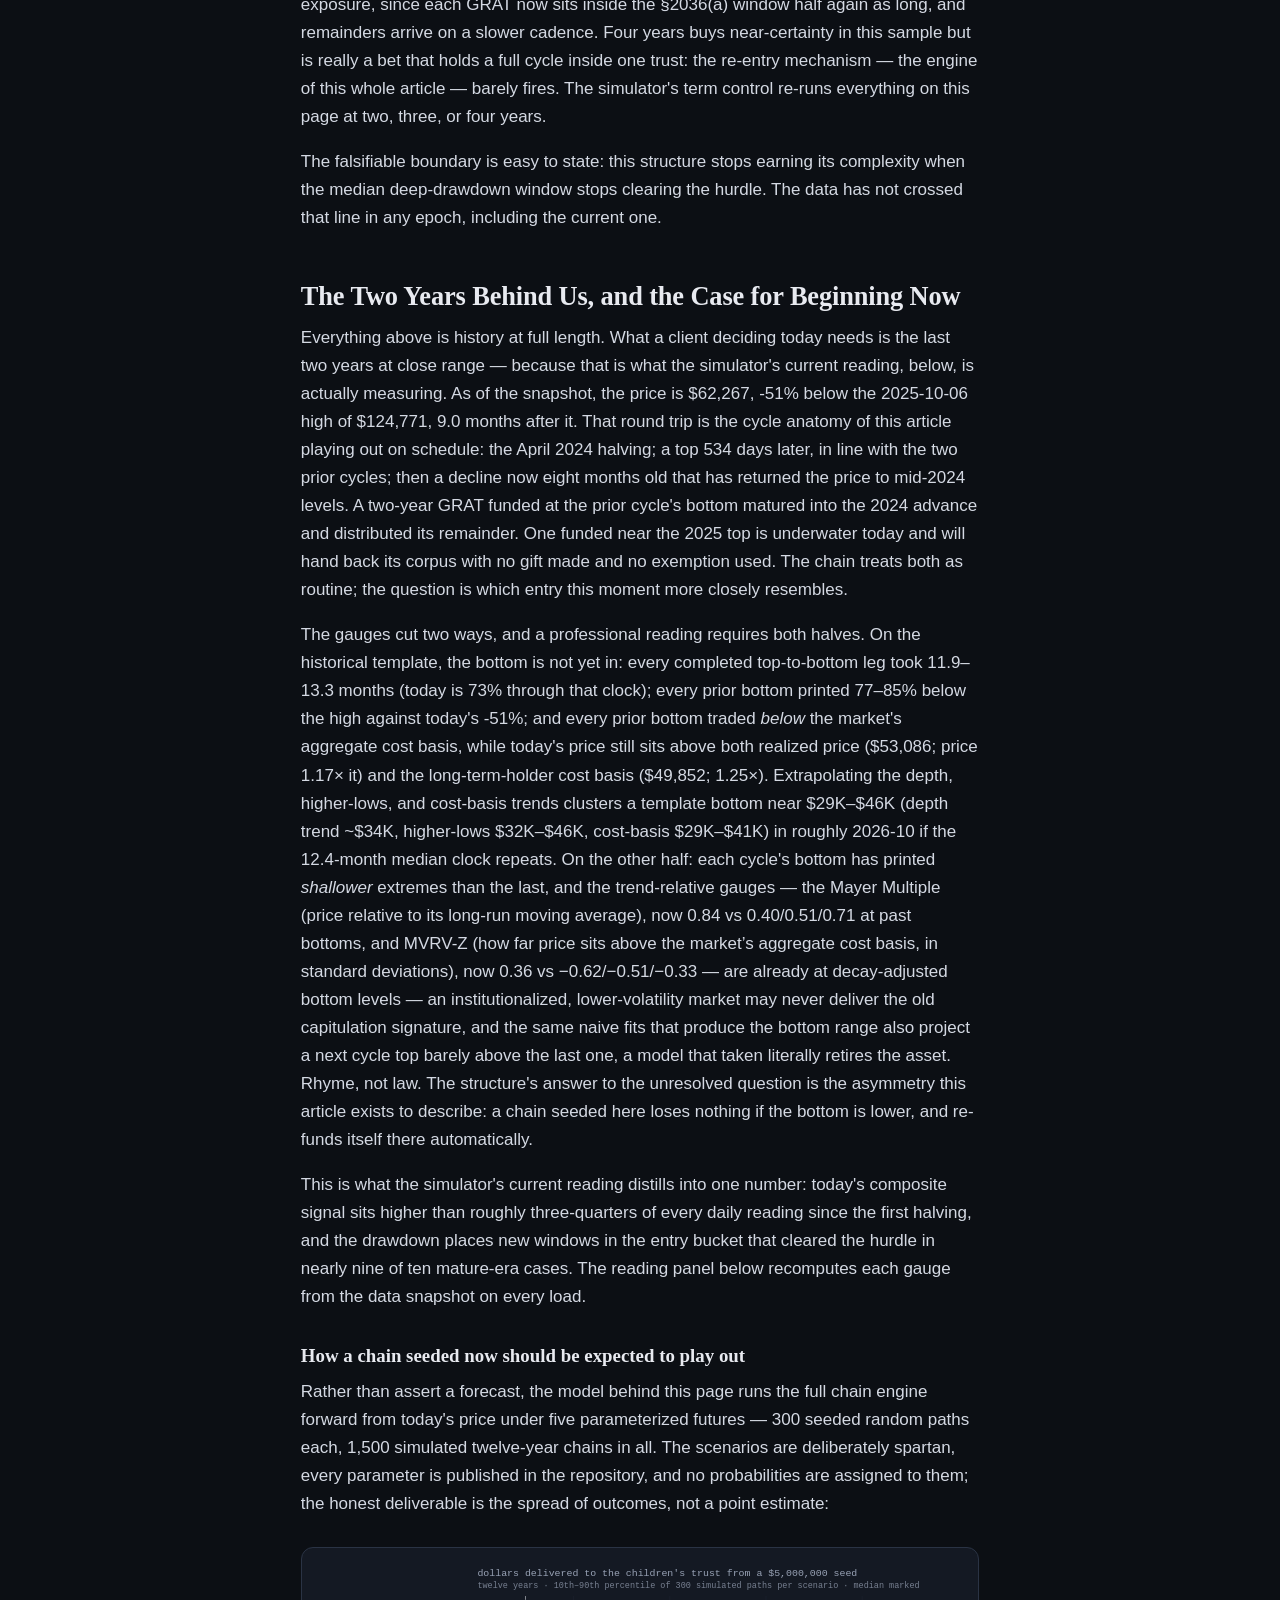
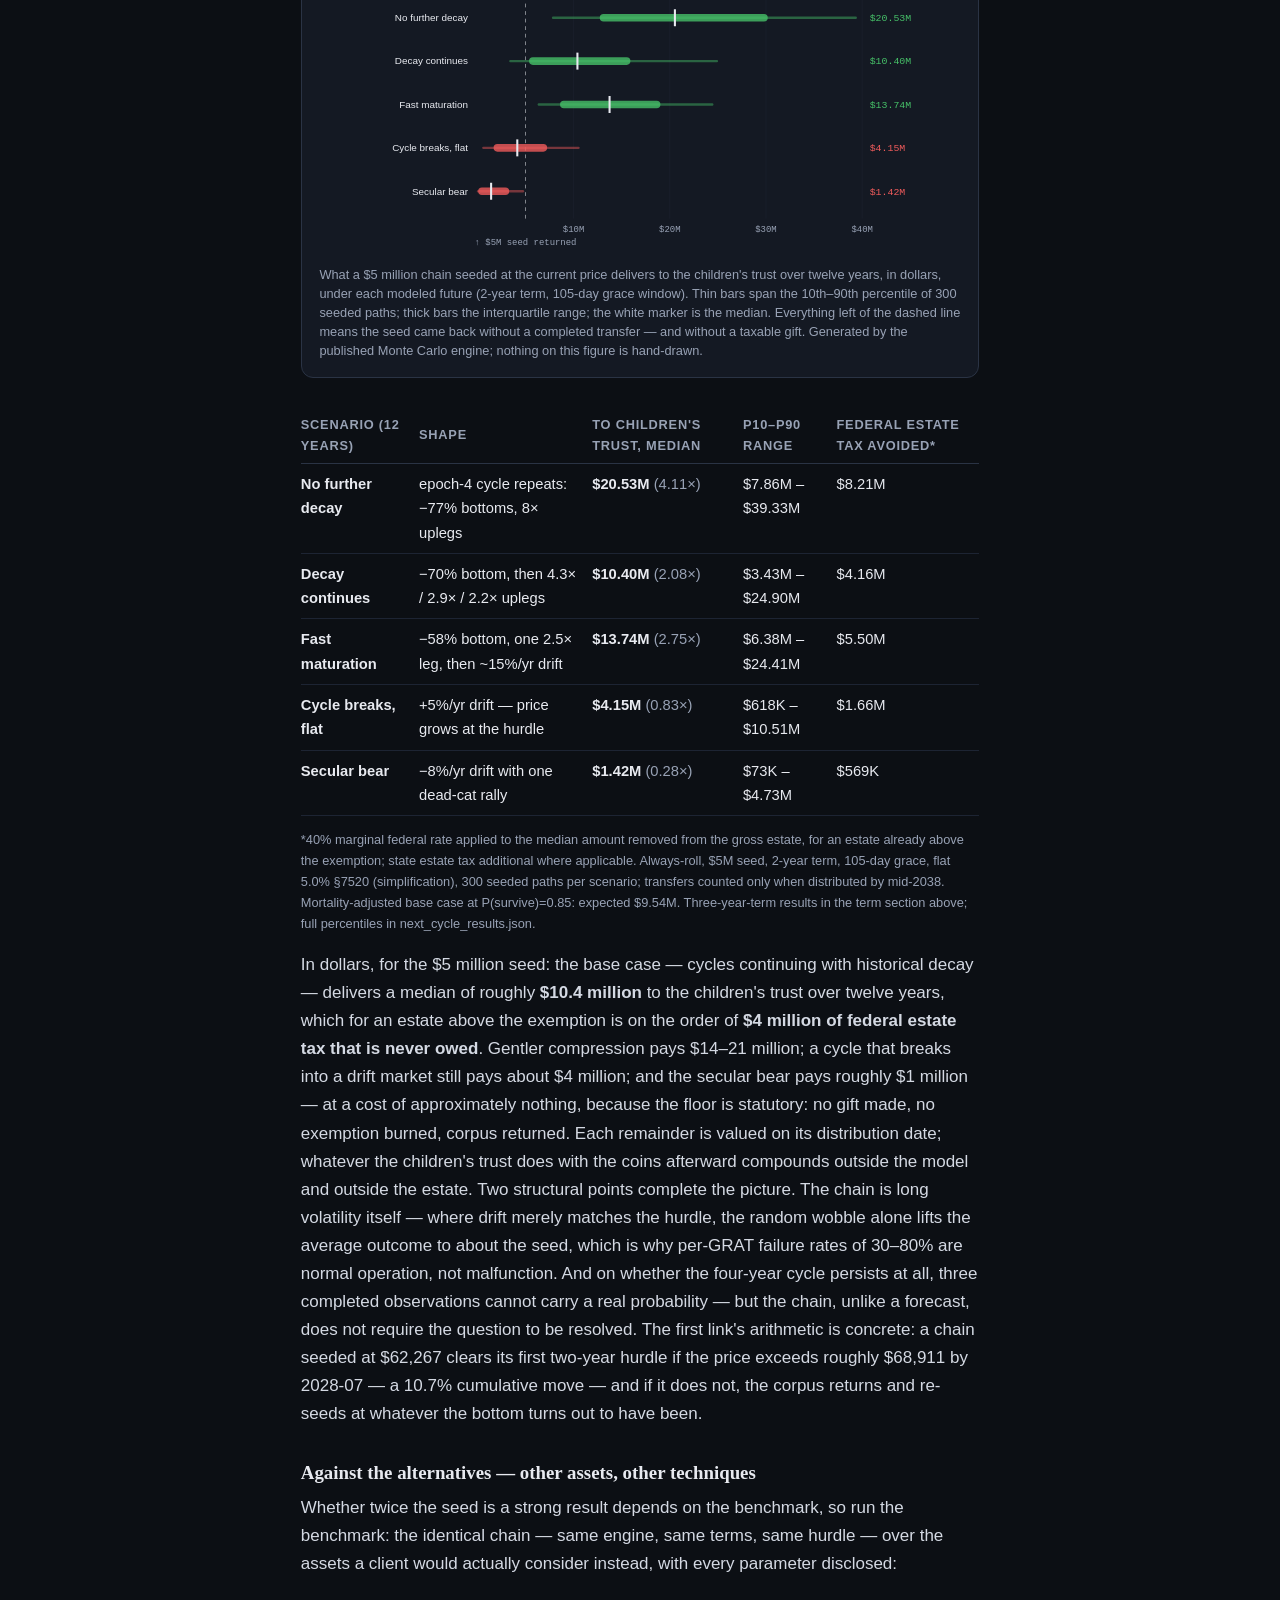
==== commit b922a677: "Apply professional-panel fixes: honest lede, admin-failure and costs risks, substitution power, cust" ====
--- a/index.html
+++ b/index.html
@@ -28,7 +28,7 @@
   <p style="border:1px solid var(--line,#444); border-left:3px solid var(--muted,#888); border-radius:4px; padding:.6em .9em; font-size:.85em; color:var(--muted,#888); margin-bottom:1.5em;"><b>Data note:</b> Everything on this page &mdash; prices, on-chain metrics, and simulator results &mdash; runs on a market-data snapshot refreshed automatically each day. The data shown runs through <b id="data-note-date">July 7, 2026</b> (last BTC close: <span id="data-note-price">$63,289</span>). Figures do not reflect intraday moves or &sect;7520 rate changes after that date.</p>
   <h1>The Hurdle Is 5.2 Percent. The Asset Is Bitcoin.</h1>
   <p class="standfirst">How a chain of rolling, zeroed-out GRATs converts Bitcoin's violent drawdowns into systematic, gift-tax-free transfers &mdash; compounding appreciation out of the taxable estate two years at a time.</p>
-  <p>The federal wealth-transfer system prices every gift against one number: the &sect;7520 rate &mdash; 5.2% as of July 2026, reset monthly by the IRS (the simulator below always uses the actual rate for each funding month). Whatever a properly built trust earns above that hurdle during its term passes to the next generation free of gift and estate tax. Bitcoin has cleared that hurdle in nearly every two-year window of its existence &mdash; and in the windows where it has not, the structure described below loses nothing. No gift. No exemption consumed. The coins simply come home and try again at a lower price.</p>
+  <p>The federal wealth-transfer system prices every gift against one number: the &sect;7520 rate &mdash; 5.2% as of July 2026, reset monthly by the IRS (the simulator below always uses the actual rate for each funding month). Whatever a properly built trust earns above that hurdle during its term passes to the next generation free of gift and estate tax. Bitcoin has cleared that hurdle in the overwhelming majority of two-year windows in its history &mdash; nearly nine of ten among windows opened deep in a drawdown, a margin that has compressed as the asset matures (both quantified below) &mdash; and in the windows where it has not, the structure described below loses nothing. No gift beyond the near-zero one the regulations force. No exemption consumed. The coins simply come home and try again at a lower price.</p>
   <p>That asymmetry is the whole argument. The rest of this article is the machinery.</p>
 </section>
 
@@ -51,7 +51,7 @@
   <p>A rolling GRAT is a series of short-term zeroed-out GRATs run as a continuous chain. Each annuity payment the grantor receives &mdash; in kind, in Bitcoin &mdash; is immediately re-contributed to a new two-year GRAT, zeroed out at <em>that day's</em> price and <em>that month's</em> &sect;7520 rate. Because each GRAT is a grantor trust, transfers between the grantor and the trust are non-recognition events under Rev. Rul. 85-13: the coins move in and out with no taxable sale, and basis carries over.</p>
   <p>Now consider what failure means inside the chain. If Bitcoin falls during a term, the trust's assets are consumed by the annuity and return to the grantor. Nothing transferred &mdash; and nothing was spent. The grantor re-funds the next GRAT at the depressed price, which resets the hurdle from the new, lower base. When the asset recovers, the successor GRAT captures the entire recovery above the &sect;7520 hurdle as a tax-free remainder. The drawdown did not break the strategy; it repositioned it.</p>
   <blockquote class="pull">Every crash is a re-entry point for the next GRAT in the chain.</blockquote>
-  <p>Successful remainders distribute in kind to an irrevocable children's trust, where they compound outside the grantor's estate &mdash; while the grantor, taxed personally on all trust income under the grantor trust rules, keeps depleting the taxable estate with every tax payment (a benefit the IRS itself confirmed is not a gift, Rev. Rul. 2004-64). Contrast the installment sale to a defective grantor trust: there the note is fixed at the original price, a crash leaves the trust underwater, and no reset mechanism exists. The rolling GRAT cannot fail catastrophically. It can only fail gracefully, and graceful failure is a re-entry.</p>
+  <p>Successful remainders distribute in kind to an irrevocable children's trust, where they compound outside the grantor's estate &mdash; while the grantor, taxed personally on all trust income under the grantor trust rules, keeps depleting the taxable estate with every tax payment (a benefit the IRS itself confirmed is not a gift, Rev. Rul. 2004-64). Contrast the installment sale to a defective grantor trust: there the note is fixed at the original price, a crash leaves the trust underwater, and no reset mechanism exists. Short of the grantor dying mid-term or a trustee botching an annuity payment &mdash; both taken up under The Honest Risks &mdash; the rolling GRAT cannot fail catastrophically. It can only fail gracefully, and graceful failure is a re-entry.</p>
   <figure class="livefig" id="motion-figure">
     <div class="motion-controls">
       <button class="morebtn" id="motion-play" style="margin-top:0">&#9654; Play</button>
@@ -129,10 +129,11 @@
   <h2>Operational Reality: Keys, Vaults, and the 105-Day Lever</h2>
   <h3>In-kind annuities and the grace window</h3>
   <p>Every payment in the chain should move in Bitcoin, not dollars. An in-kind annuity is valued at fair market value on the date of distribution, triggers no recognition under Rev. Rul. 85-13, and never forces the trustee to sell into a drawdown. Consistent use of a recognized pricing source &mdash; for example, the CME CF Bitcoin Reference Rate at a fixed daily time &mdash; keeps each valuation defensible.</p>
-  <p>The regulations then hand the trustee a free option most planners never use: Treas. Reg. &sect;25.2702-3(b)(4) permits each annuity payment to be made up to 105 days after its due date. Within that window, paying on a local price high means fewer coins leave the trust to satisfy the fixed dollar obligation. In historical backtests this single lever &mdash; no structural change, no cost &mdash; improved aggregate transfers across a rolling chain by roughly 11%.</p>
+  <p>The regulations then hand the trustee a free option most planners never use: Treas. Reg. &sect;25.2702-3(b)(4) permits each annuity payment to be made up to 105 days after its due date. Within that window, paying on a local price high means fewer coins leave the trust to satisfy the fixed dollar obligation. In historical backtests this single lever &mdash; no structural change, no cost &mdash; improved aggregate transfers across a rolling chain by roughly 11% &mdash; and the simulator below recomputes this lever live on whatever chain you configure (see the 105-day lever card).</p>
+  <p>Practitioners will notice one standard refinement deliberately absent: a &sect;675(4)(C) power to substitute assets of equivalent value &mdash; the immunization play that swaps cash or bonds into a GRAT sitting deep in the money mid-term, locking the remainder before the asset can round-trip. The model excludes it for two reasons. Modeling the chain without immunization is the conservative choice: disciplined use of a swap power can only improve the outcomes shown. And the play requires equal-value liquid assets outside the trust &mdash; exactly what the concentrated, low-basis holder this article describes typically lacks. Where the liquidity exists, the swap power belongs in the instrument.</p>
   <h3>One seed, thirty vaults</h3>
   <p>Each GRAT in the chain is a separate irrevocable trust and needs its own titled custody: a multisignature vault owned by that GRAT (&ldquo;2026 GRAT No.&nbsp;1 Vault&rdquo;), typically a 2-of-3 quorum split among the trustee, an independent co-signer, and a collaborative custody provider that holds one key but can never move funds unilaterally. Funding, each annuity, and the remainder distribution are all on-chain transactions &mdash; publicly timestamped, with the transaction ID serving as a transfer record more auditable than any brokerage letter.</p>
-  <p>The obvious objection &mdash; that a thirty-GRAT chain implies an unmanageable drawer of hardware &mdash; misunderstands how Bitcoin keys work. Under BIP-32 hierarchical deterministic derivation, a single seed produces an effectively unlimited tree of cryptographically independent child keys, one derivation path per GRAT. Thirty vaults require three hardware devices &mdash; one per signer &mdash; plus a descriptor registry mapping each trust to its path and quorum. A compromised key at one path does not propagate to the others, and a replacement device initialized from the same seed reproduces every vault.</p>
+  <p>The obvious objection &mdash; that a thirty-GRAT chain implies an unmanageable drawer of hardware &mdash; misunderstands how Bitcoin keys work. Under BIP-32 hierarchical deterministic derivation, a single seed produces an effectively unlimited tree of cryptographically independent child keys, one derivation path per GRAT. Thirty vaults require three hardware devices &mdash; one per signer &mdash; plus a descriptor registry mapping each trust to its path and quorum. A leaked child key stays contained to its derivation path under hardened derivation; a compromised <em>seed</em> is the event that matters &mdash; it reproduces every vault key for that signer &mdash; which is precisely why the 2-of-3 quorum exists: even a fully compromised seed cannot move funds alone. A replacement device initialized from the same seed reproduces every vault.</p>
   <figure class="livefig" id="vault-figure">
     <svg viewBox="0 0 680 318" role="img" aria-label="Three signers, one derivation tree, many vaults" font-family="var(--mono)">
       <!-- signer devices (left column) -->
@@ -220,6 +221,8 @@
   <p><strong>Legislation.</strong> Recurring proposals &mdash; including in recent administration budget requests &mdash; would impose a ten-year minimum GRAT term and ban zeroed-out structures. Nothing has been enacted as of this writing, but either change would break new chains. The window is open, not guaranteed.</p>
   <p><strong>GST and the ETIP.</strong> During each GRAT term the trust sits inside an estate tax inclusion period under I.R.C. &sect;2642(f): no generation-skipping exemption allocation is effective until the term ends, and allocation at that point is measured against the appreciated value &mdash; ruinously expensive for a GRAT that worked. The clean architecture routes GRAT remainders to a children's trust and runs dynasty-level GST planning on a separate, directly exemption-funded track.</p>
   <p><strong>The gift is near zero, not zero.</strong> Because a zeroed-out annuity rate necessarily exceeds the &sect;7520 rate, the exhaustion test of Treas. Reg. &sect;25.7520-3(b)(2) treats the corpus as potentially depleted before the final payment, leaving a small but nonzero reportable gift. The planner should model the economic remainder &mdash; what actually passes at real prices &mdash; rather than rely on the actuarial one.</p>
+  <p><strong>Administrative failure.</strong> The one failure mode that is not graceful is operational. An annuity payment that is missed, made beyond the 105-day regulatory window, or satisfied with a note (expressly prohibited, Treas. Reg. &sect;25.2702-3(d)(6)(i)) jeopardizes the qualification of the retained interest under I.R.C. &sect;2702 &mdash; and an unqualified retained interest is valued at zero, converting the entire funding into a taxable gift at the original transfer value. That is the outcome the whole structure exists to avoid, and it is why trustee operational competence is a legal requirement rather than a convenience: the signing ceremony has a statutory deadline. Each GRAT&rsquo;s near-zero gift should also be reported on a timely Form 709 with adequate disclosure, starting the statute of limitations on the valuation.</p>
+  <p><strong>Costs.</strong> The &ldquo;failure costs nothing&rdquo; asymmetry is a statement about tax, not administration. A twelve-year chain means ten to fifteen trust instruments, a trustee and co-signers who must execute every signing ceremony, defensible valuations, and a gift-tax return with adequate disclosure for each GRAT opened. Those drafting, fiduciary, and filing costs are real and recur with every link. Against a 40% estate tax on eight-figure appreciation they are a rounding error &mdash; but the chain should be presented as cheap relative to what it moves, never as free.</p>
   <p><strong>Suitability.</strong> This is not conservative planning. It is a high-conviction structure for clients above the exemption who hold Bitcoin they are willing to commit to irrevocable trusts, who accept operational complexity, and whose trustees can actually run multisig signing ceremonies and in-kind distributions &mdash; or can delegate to someone who can, under fiduciary oversight the trust instrument expressly authorizes. A trustee who cannot operate the custody is a trustee who cannot administer the trust.</p>
 </section>
 
@@ -339,8 +342,8 @@
   (<span id="c-lth">&hellip;</span>). Extrapolating the depth, higher-lows, and cost-basis trends
   clusters a template bottom near <span id="c-range">&hellip;</span> in roughly
   <span id="c-when">&hellip;</span>. On the other half: each cycle's bottom has printed
-  <em>shallower</em> extremes than the last, and the trend-relative gauges (Mayer
-  <span id="c-mayer">&hellip;</span>; MVRV-Z <span id="c-mvrv">&hellip;</span>) are already at
+  <em>shallower</em> extremes than the last, and the trend-relative gauges &mdash; the Mayer Multiple (price relative to its long-run moving average), now
+  <span id="c-mayer">&hellip;</span>, and MVRV-Z (how far price sits above the market&rsquo;s aggregate cost basis, in standard deviations), now <span id="c-mvrv">&hellip;</span> &mdash; are already at
   decay-adjusted bottom levels &mdash; an institutionalized, lower-volatility market may never deliver
   the old capitulation signature, and the same naive fits that produce the bottom range also project a
   next cycle top barely above the last one, a model that taken literally retires the asset. Rhyme, not
@@ -550,6 +553,7 @@
             <span class="readout" id="threshold-readout">signal &ge; 0.50</span>
           </div>
         </div>
+        <div class="subctl" style="font-size:.78em; color:var(--muted); line-height:1.45;">Always roll: every annuity payment immediately re-funds a new GRAT. Seed-gated: the initial funding waits for the entry signal, then the chain rolls mechanically. Fully gated: every re-funding waits for the signal.</div>
       </div>
       <div class="ctl">
         <label class="name">Mortality (&sect;2036(a))</label>
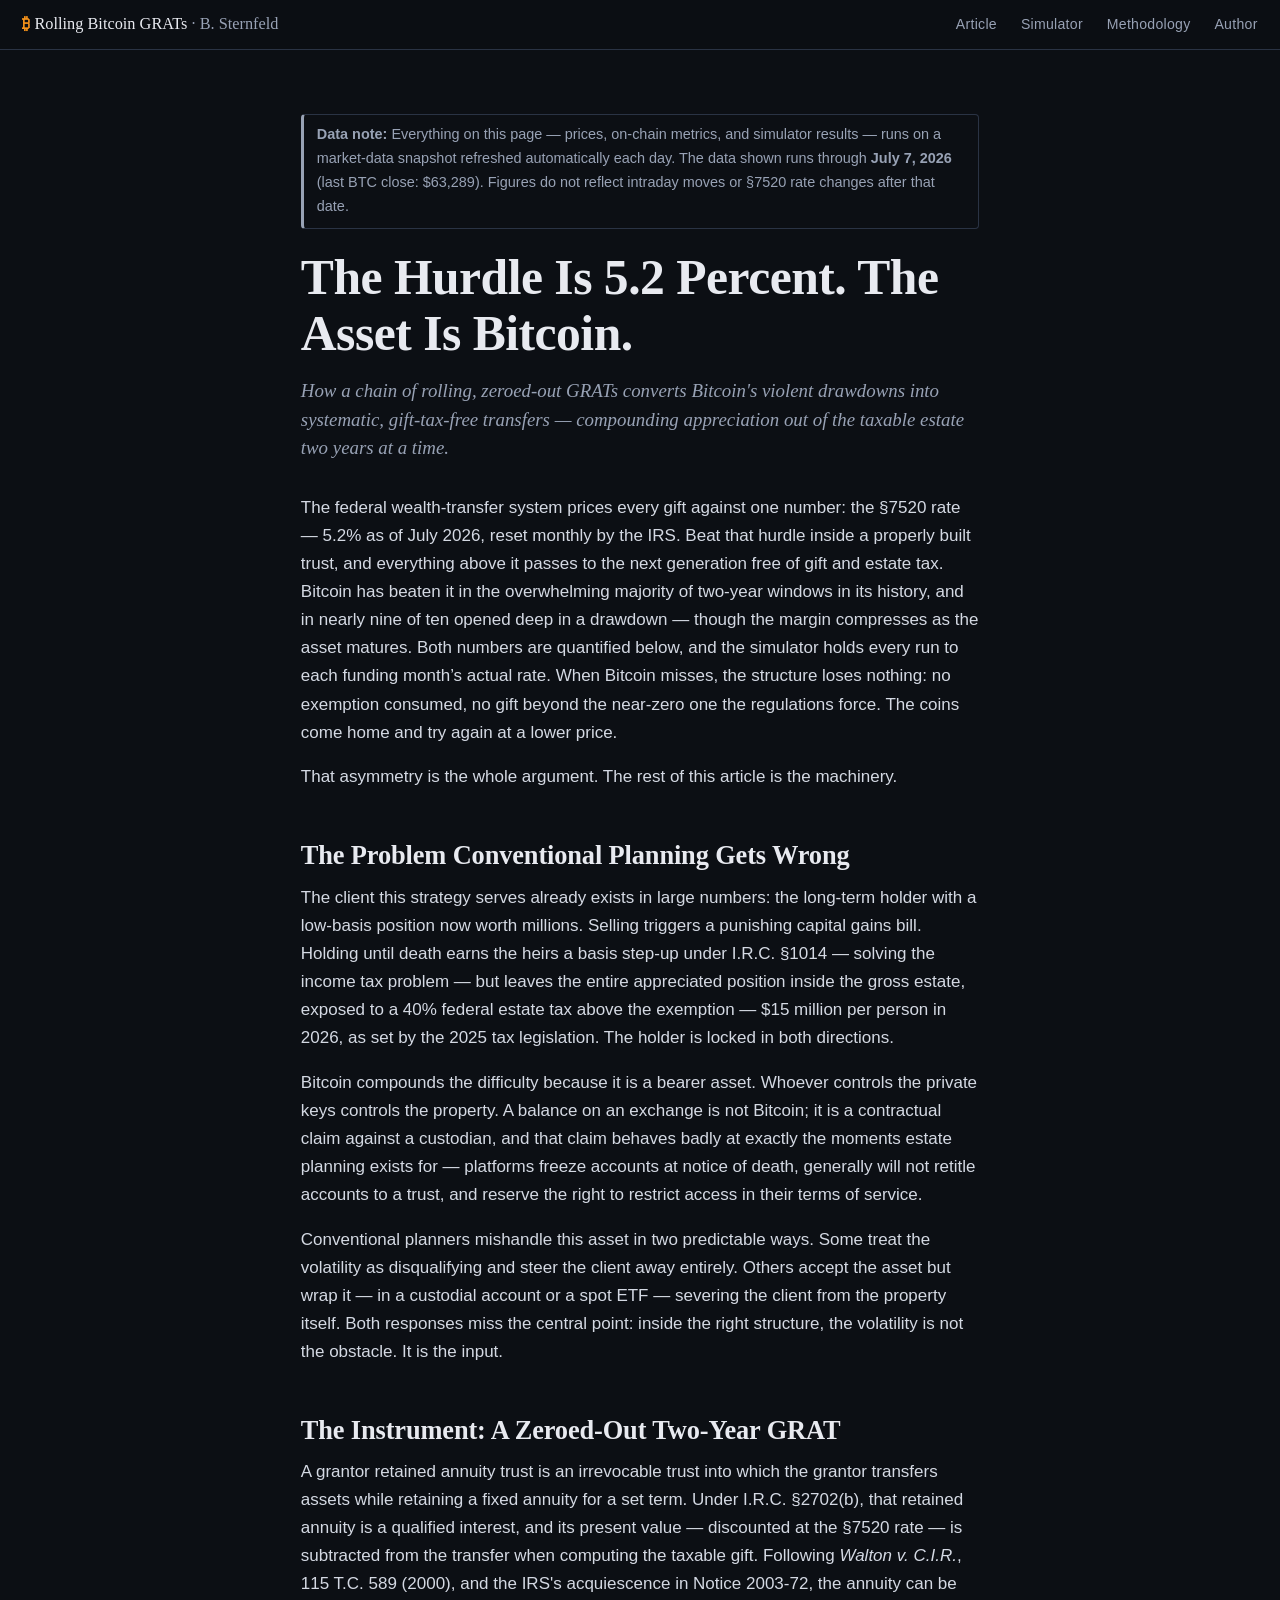
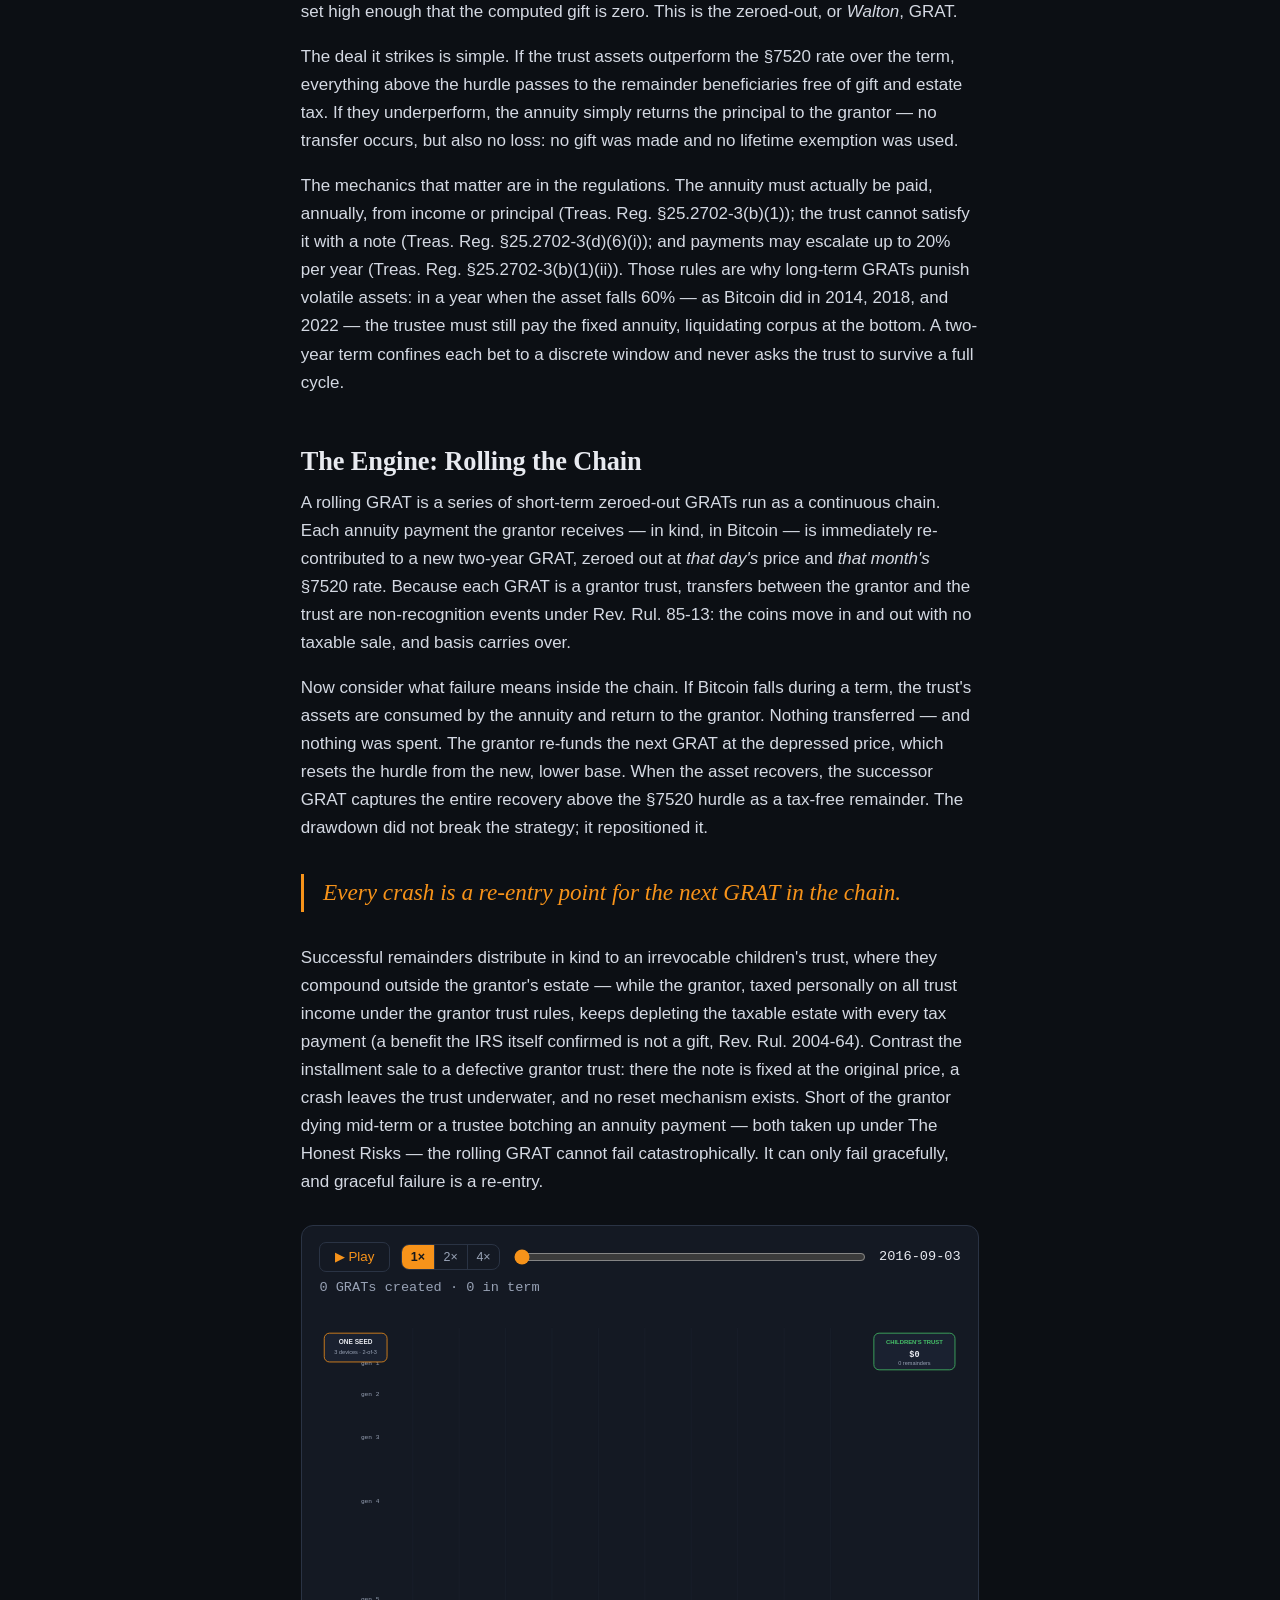
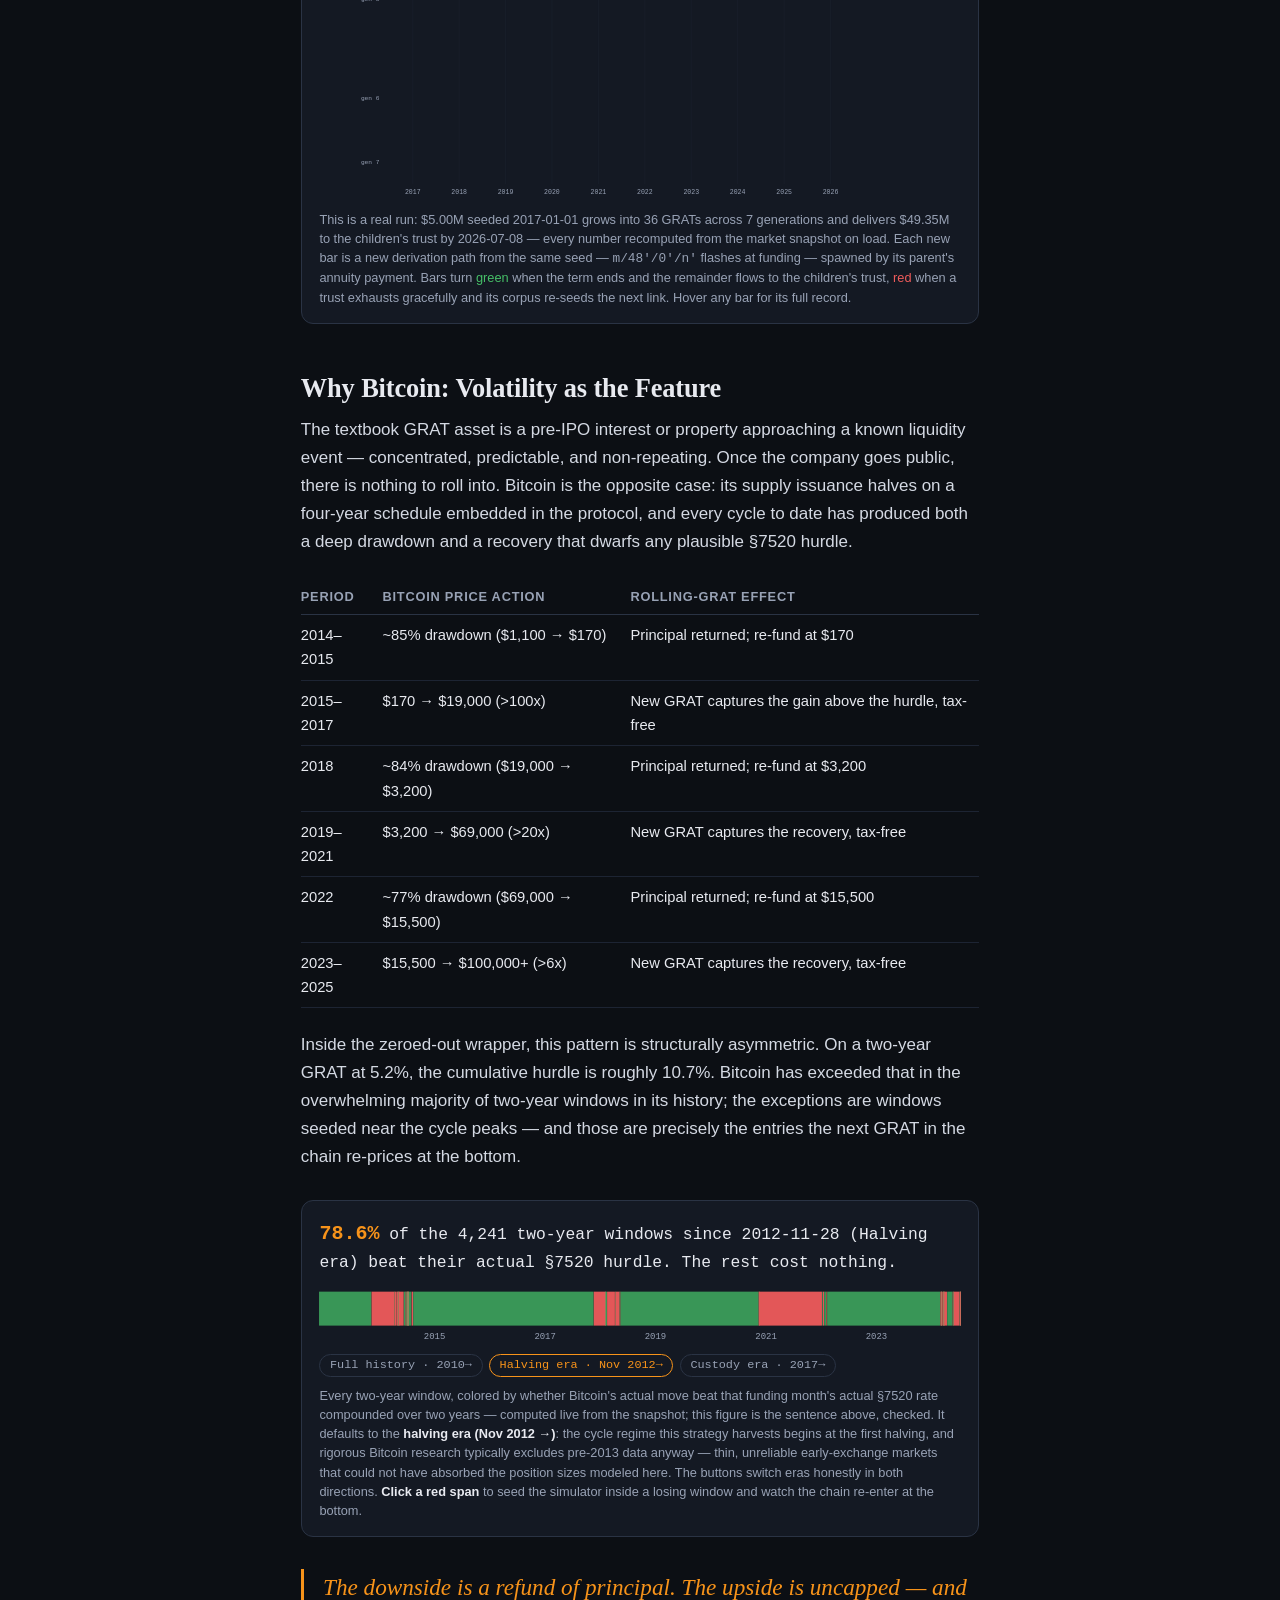
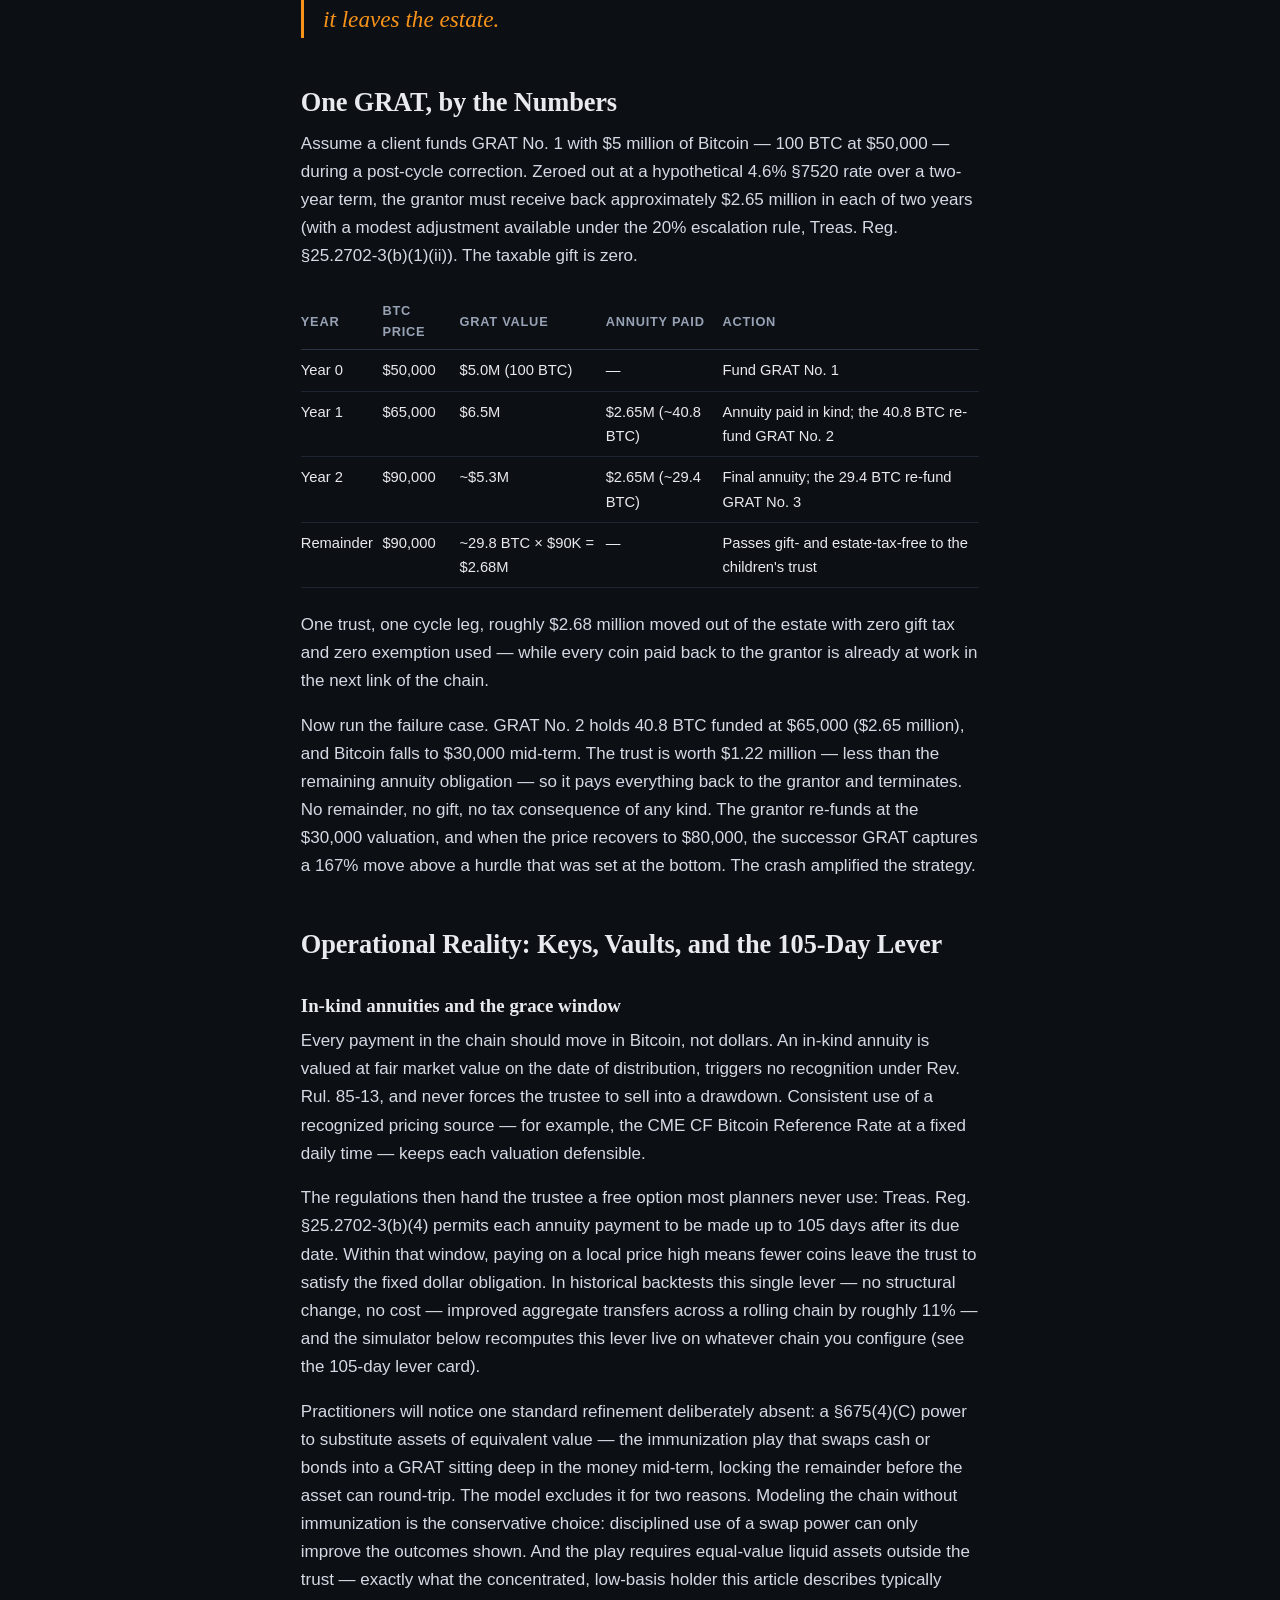
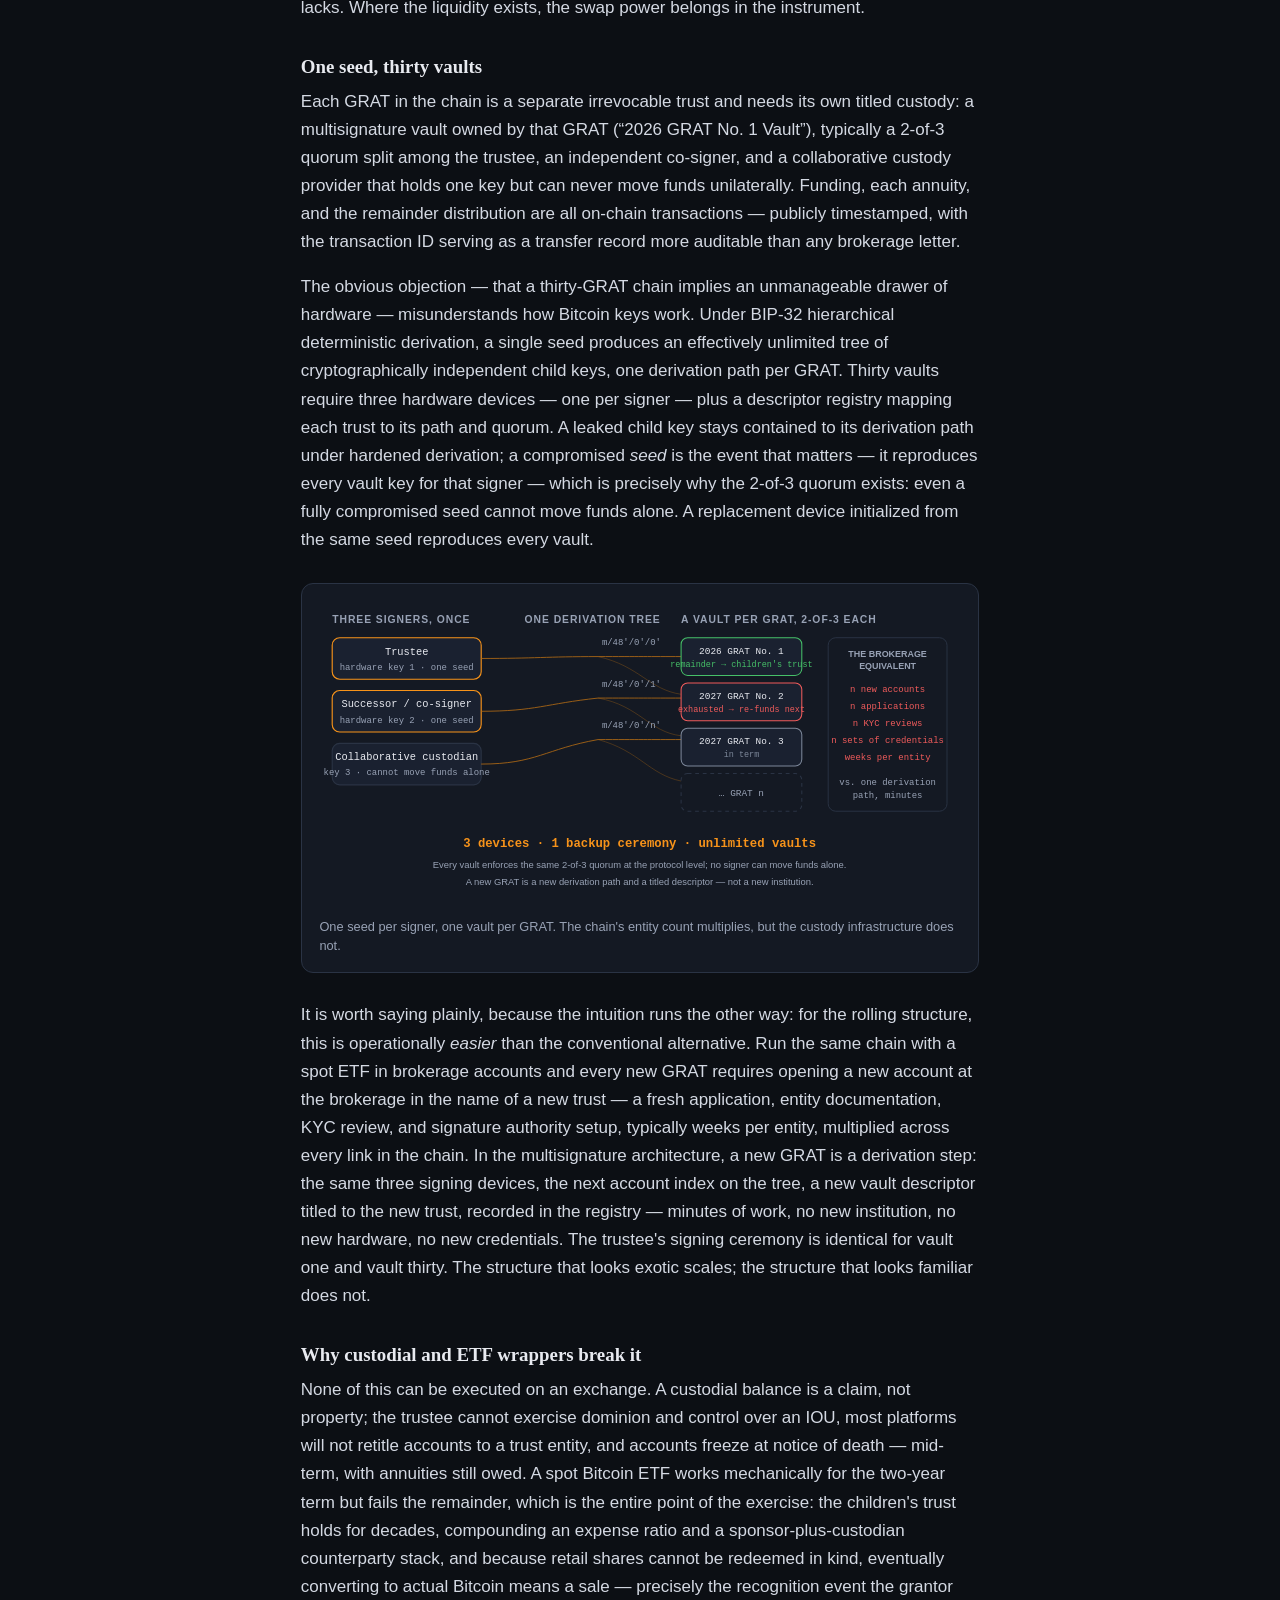
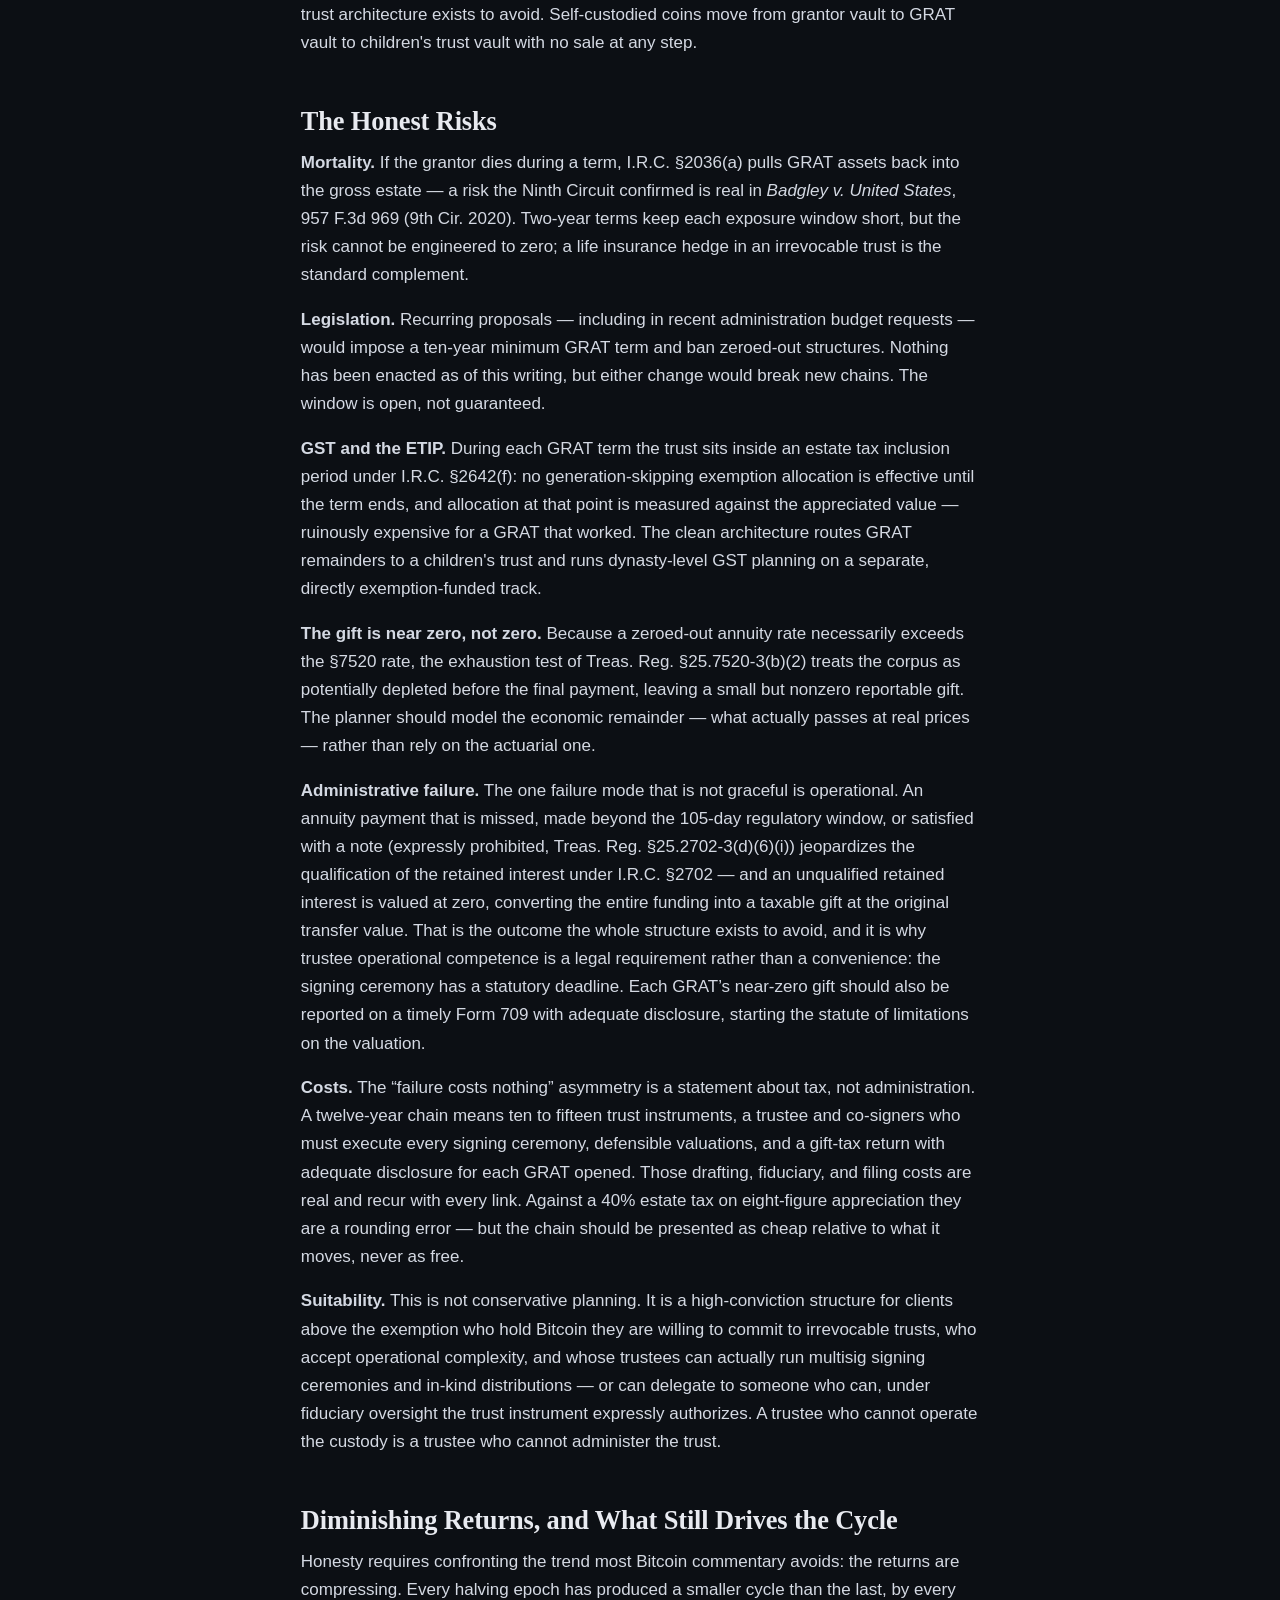
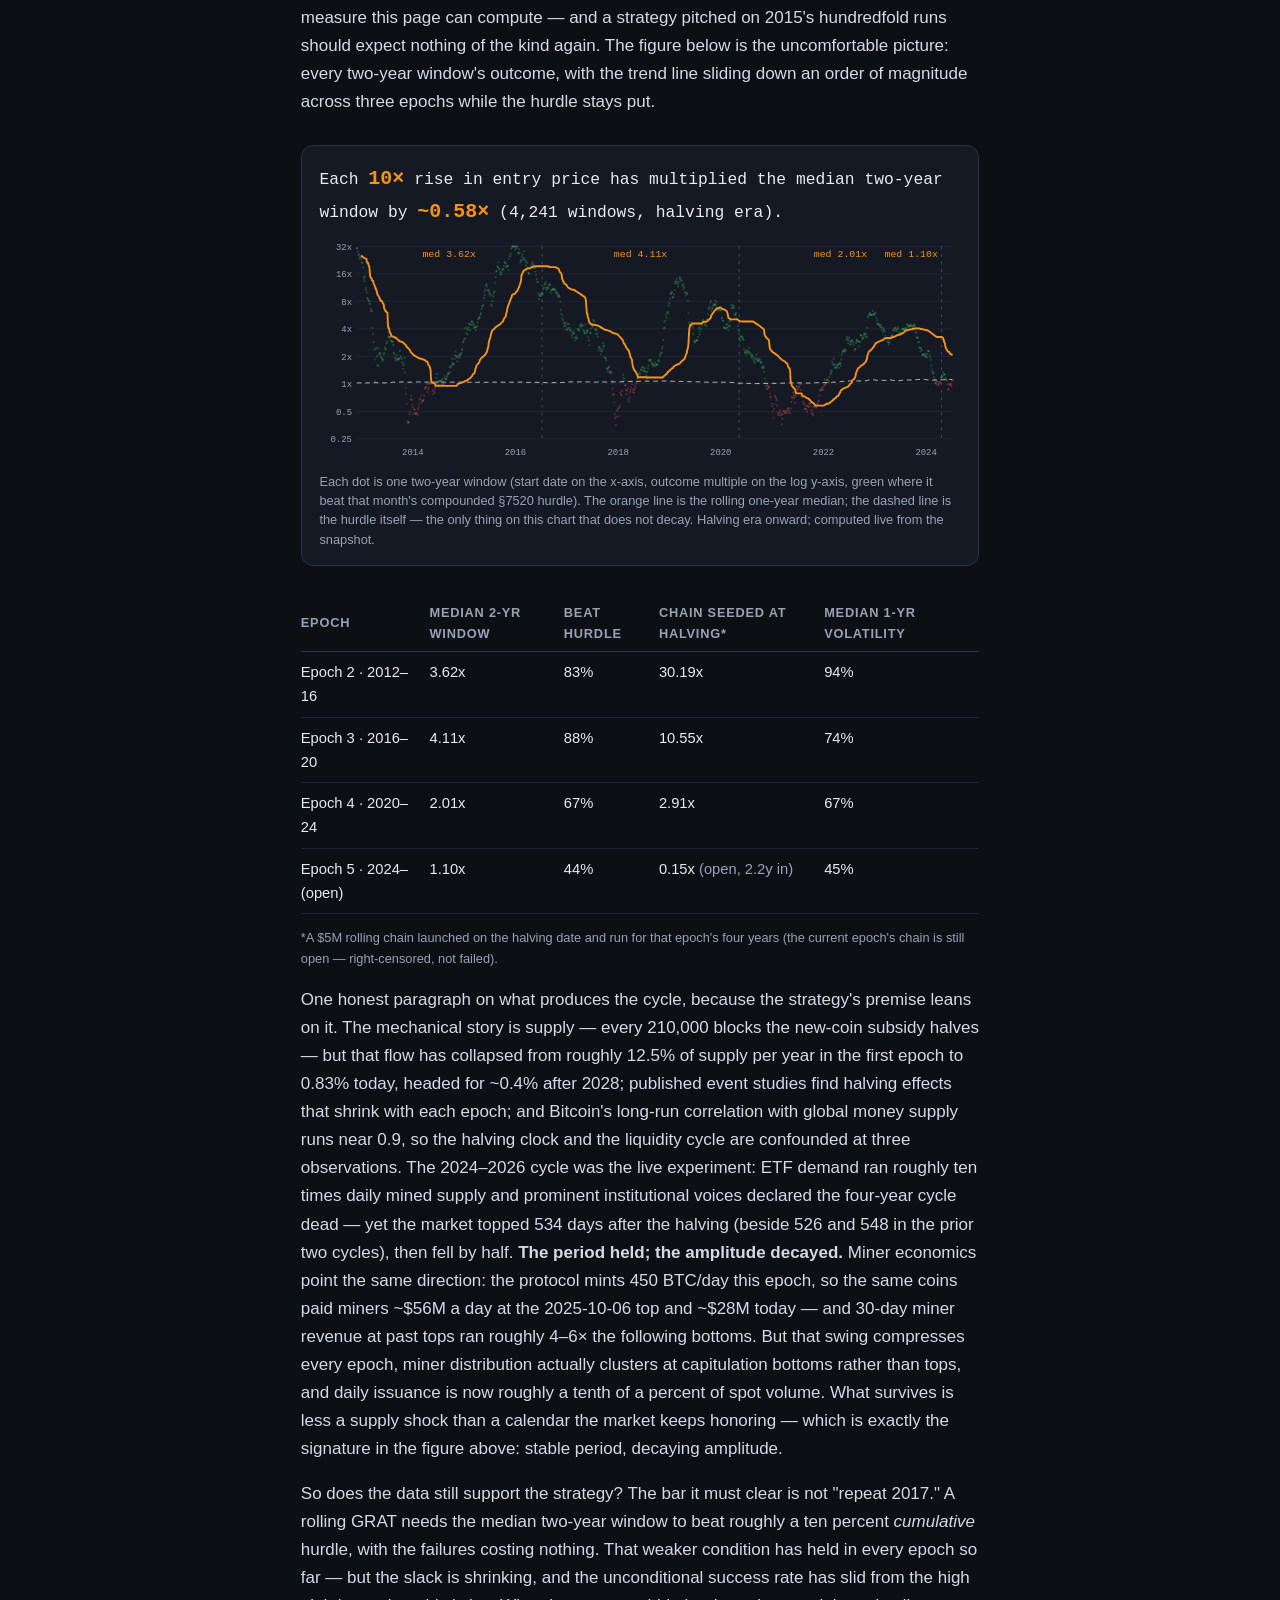
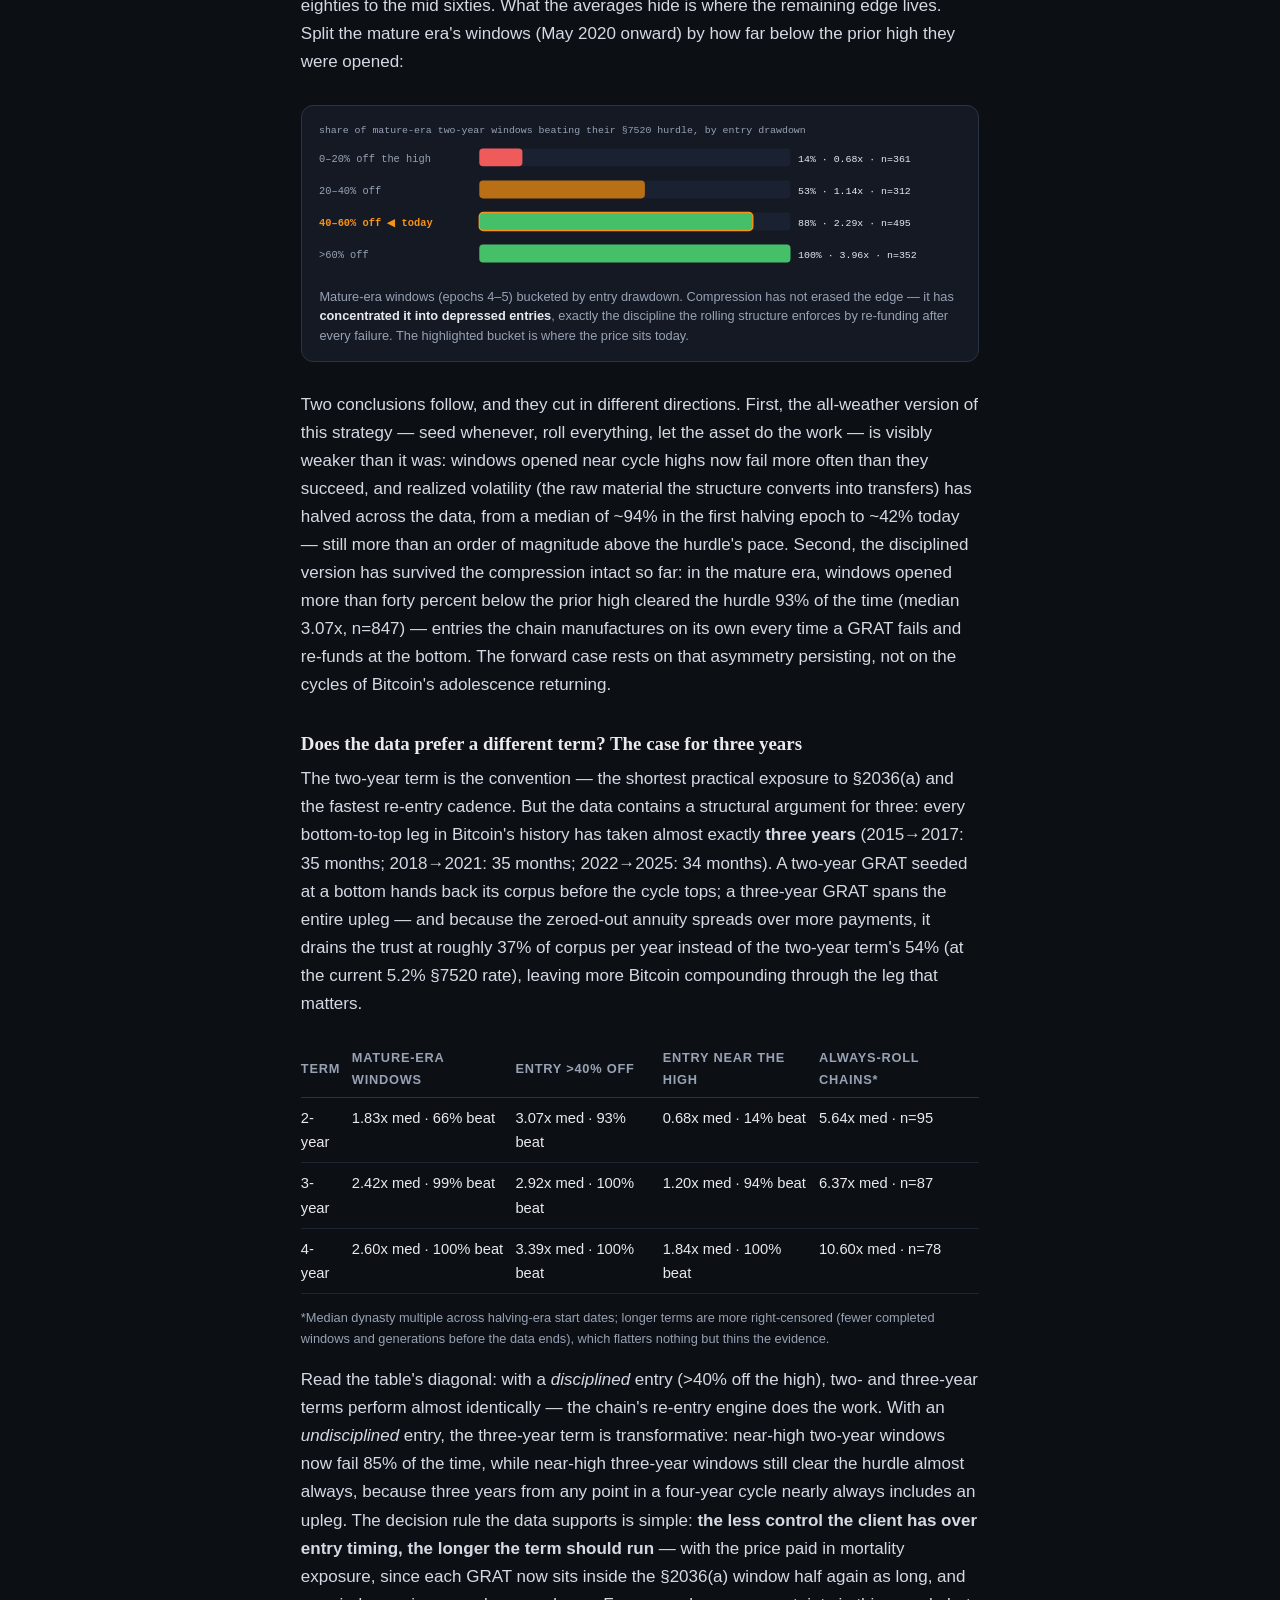
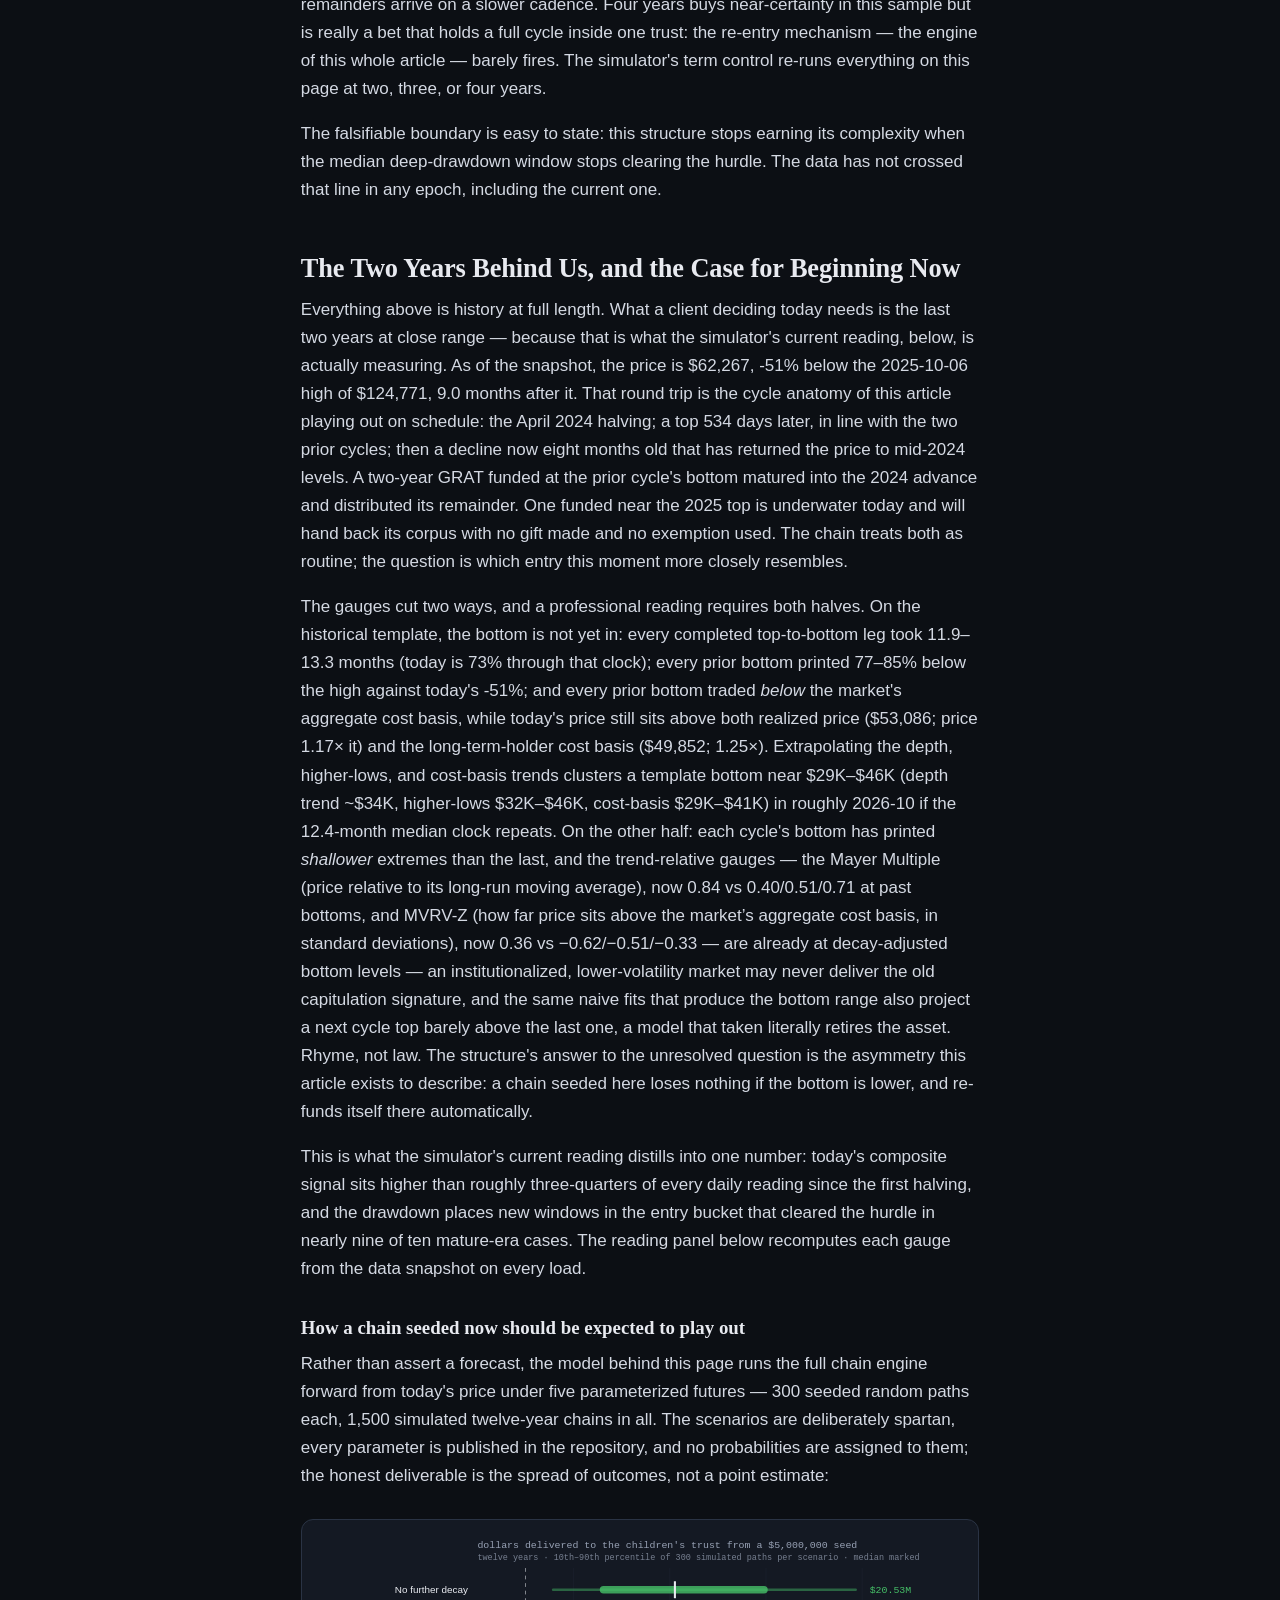
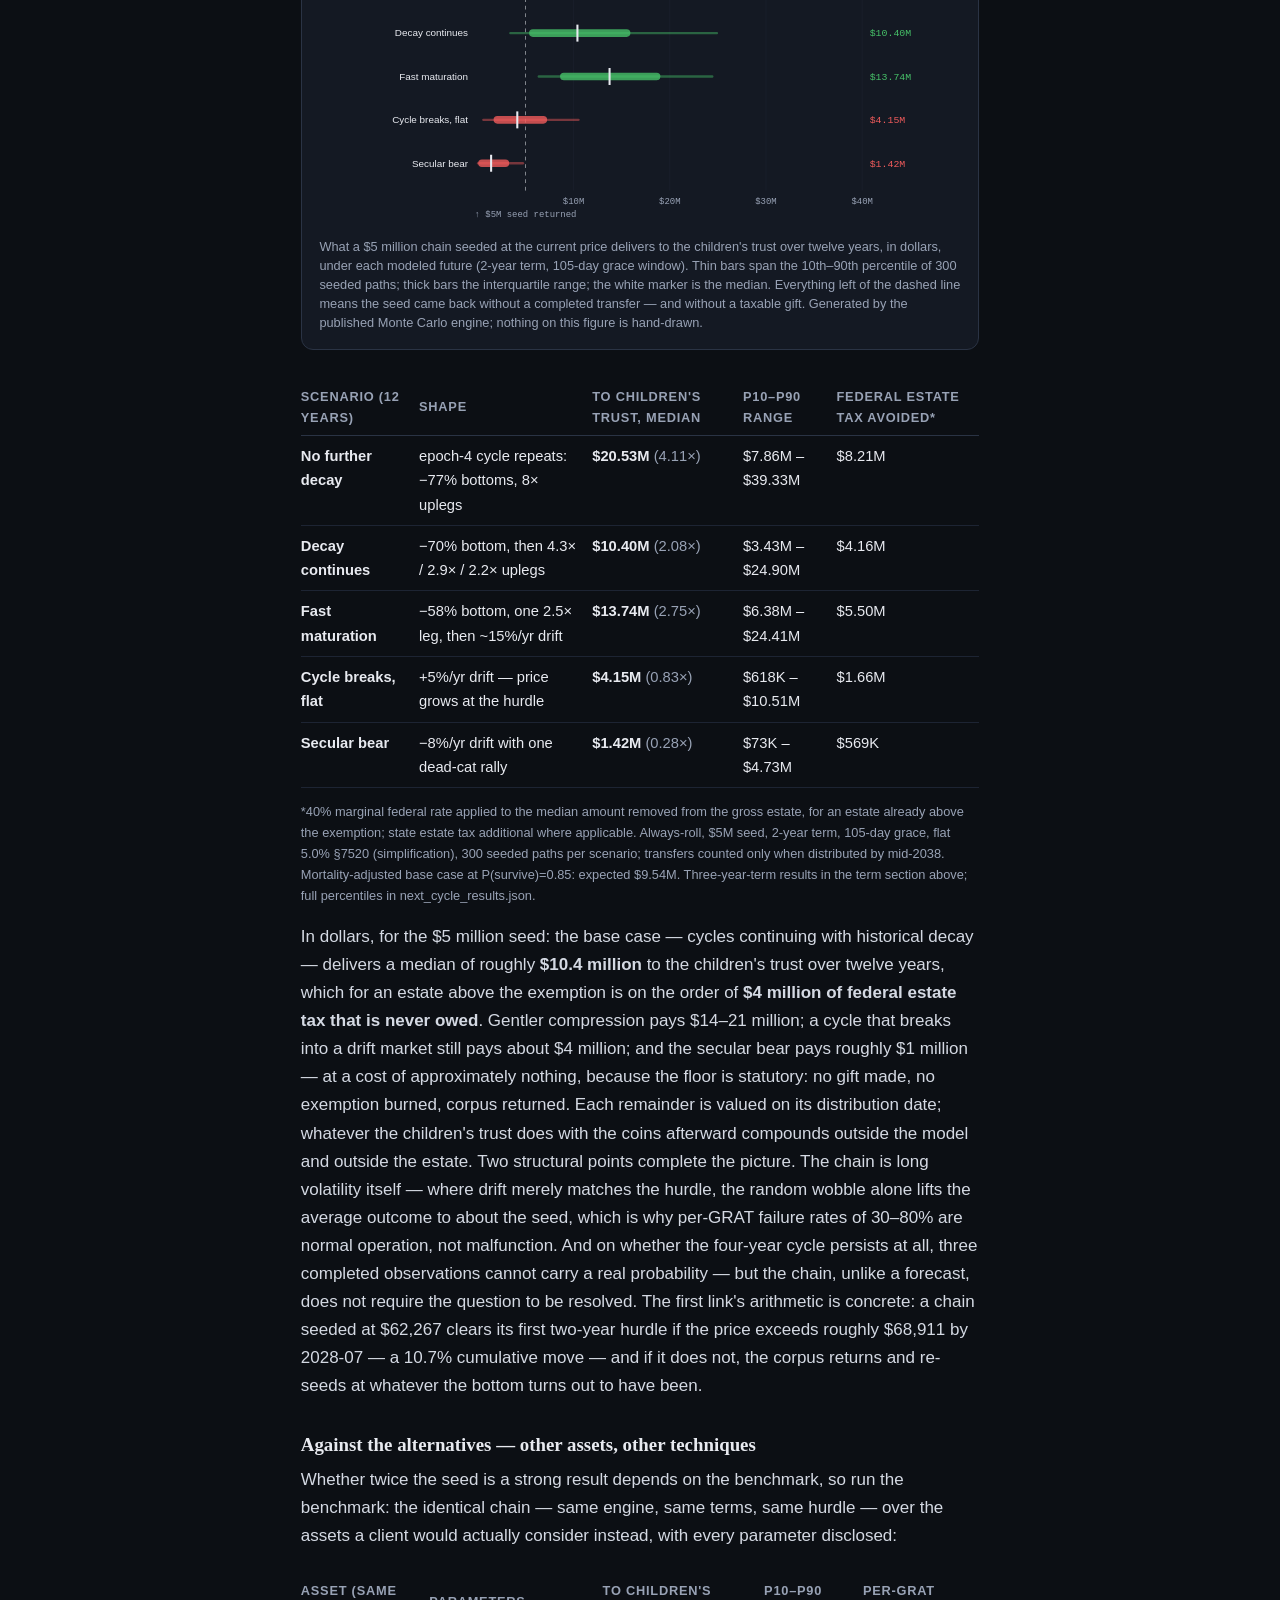
==== commit 435f7b36: "Tighten opening paragraph: shorter sentences, active verbs, same claims" ====
--- a/index.html
+++ b/index.html
@@ -28,7 +28,7 @@
   <p style="border:1px solid var(--line,#444); border-left:3px solid var(--muted,#888); border-radius:4px; padding:.6em .9em; font-size:.85em; color:var(--muted,#888); margin-bottom:1.5em;"><b>Data note:</b> Everything on this page &mdash; prices, on-chain metrics, and simulator results &mdash; runs on a market-data snapshot refreshed automatically each day. The data shown runs through <b id="data-note-date">July 7, 2026</b> (last BTC close: <span id="data-note-price">$63,289</span>). Figures do not reflect intraday moves or &sect;7520 rate changes after that date.</p>
   <h1>The Hurdle Is 5.2 Percent. The Asset Is Bitcoin.</h1>
   <p class="standfirst">How a chain of rolling, zeroed-out GRATs converts Bitcoin's violent drawdowns into systematic, gift-tax-free transfers &mdash; compounding appreciation out of the taxable estate two years at a time.</p>
-  <p>The federal wealth-transfer system prices every gift against one number: the &sect;7520 rate &mdash; 5.2% as of July 2026, reset monthly by the IRS (the simulator below always uses the actual rate for each funding month). Whatever a properly built trust earns above that hurdle during its term passes to the next generation free of gift and estate tax. Bitcoin has cleared that hurdle in the overwhelming majority of two-year windows in its history &mdash; nearly nine of ten among windows opened deep in a drawdown, a margin that has compressed as the asset matures (both quantified below) &mdash; and in the windows where it has not, the structure described below loses nothing. No gift beyond the near-zero one the regulations force. No exemption consumed. The coins simply come home and try again at a lower price.</p>
+  <p>The federal wealth-transfer system prices every gift against one number: the &sect;7520 rate &mdash; 5.2% as of July 2026, reset monthly by the IRS. Beat that hurdle inside a properly built trust, and everything above it passes to the next generation free of gift and estate tax. Bitcoin has beaten it in the overwhelming majority of two-year windows in its history, and in nearly nine of ten opened deep in a drawdown &mdash; though the margin compresses as the asset matures. Both numbers are quantified below, and the simulator holds every run to each funding month&rsquo;s actual rate. When Bitcoin misses, the structure loses nothing: no exemption consumed, no gift beyond the near-zero one the regulations force. The coins come home and try again at a lower price.</p>
   <p>That asymmetry is the whole argument. The rest of this article is the machinery.</p>
 </section>
 
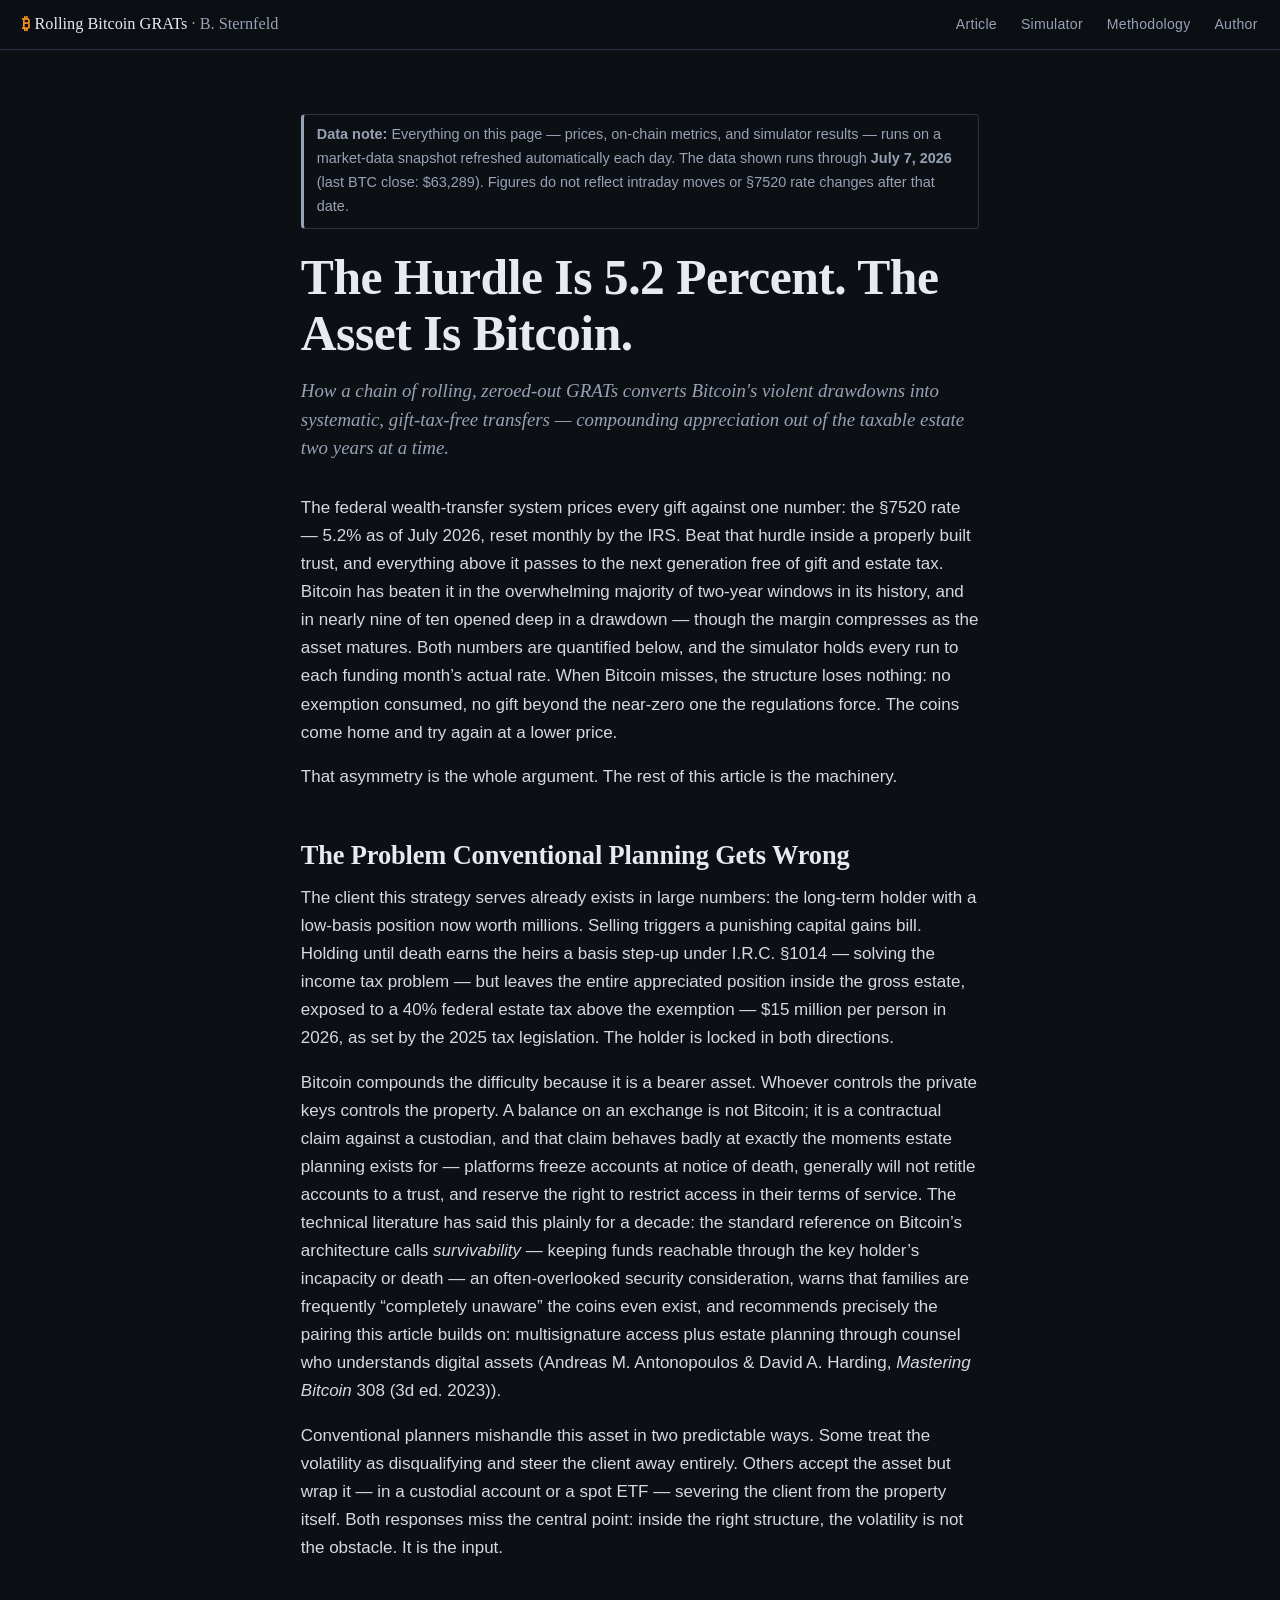
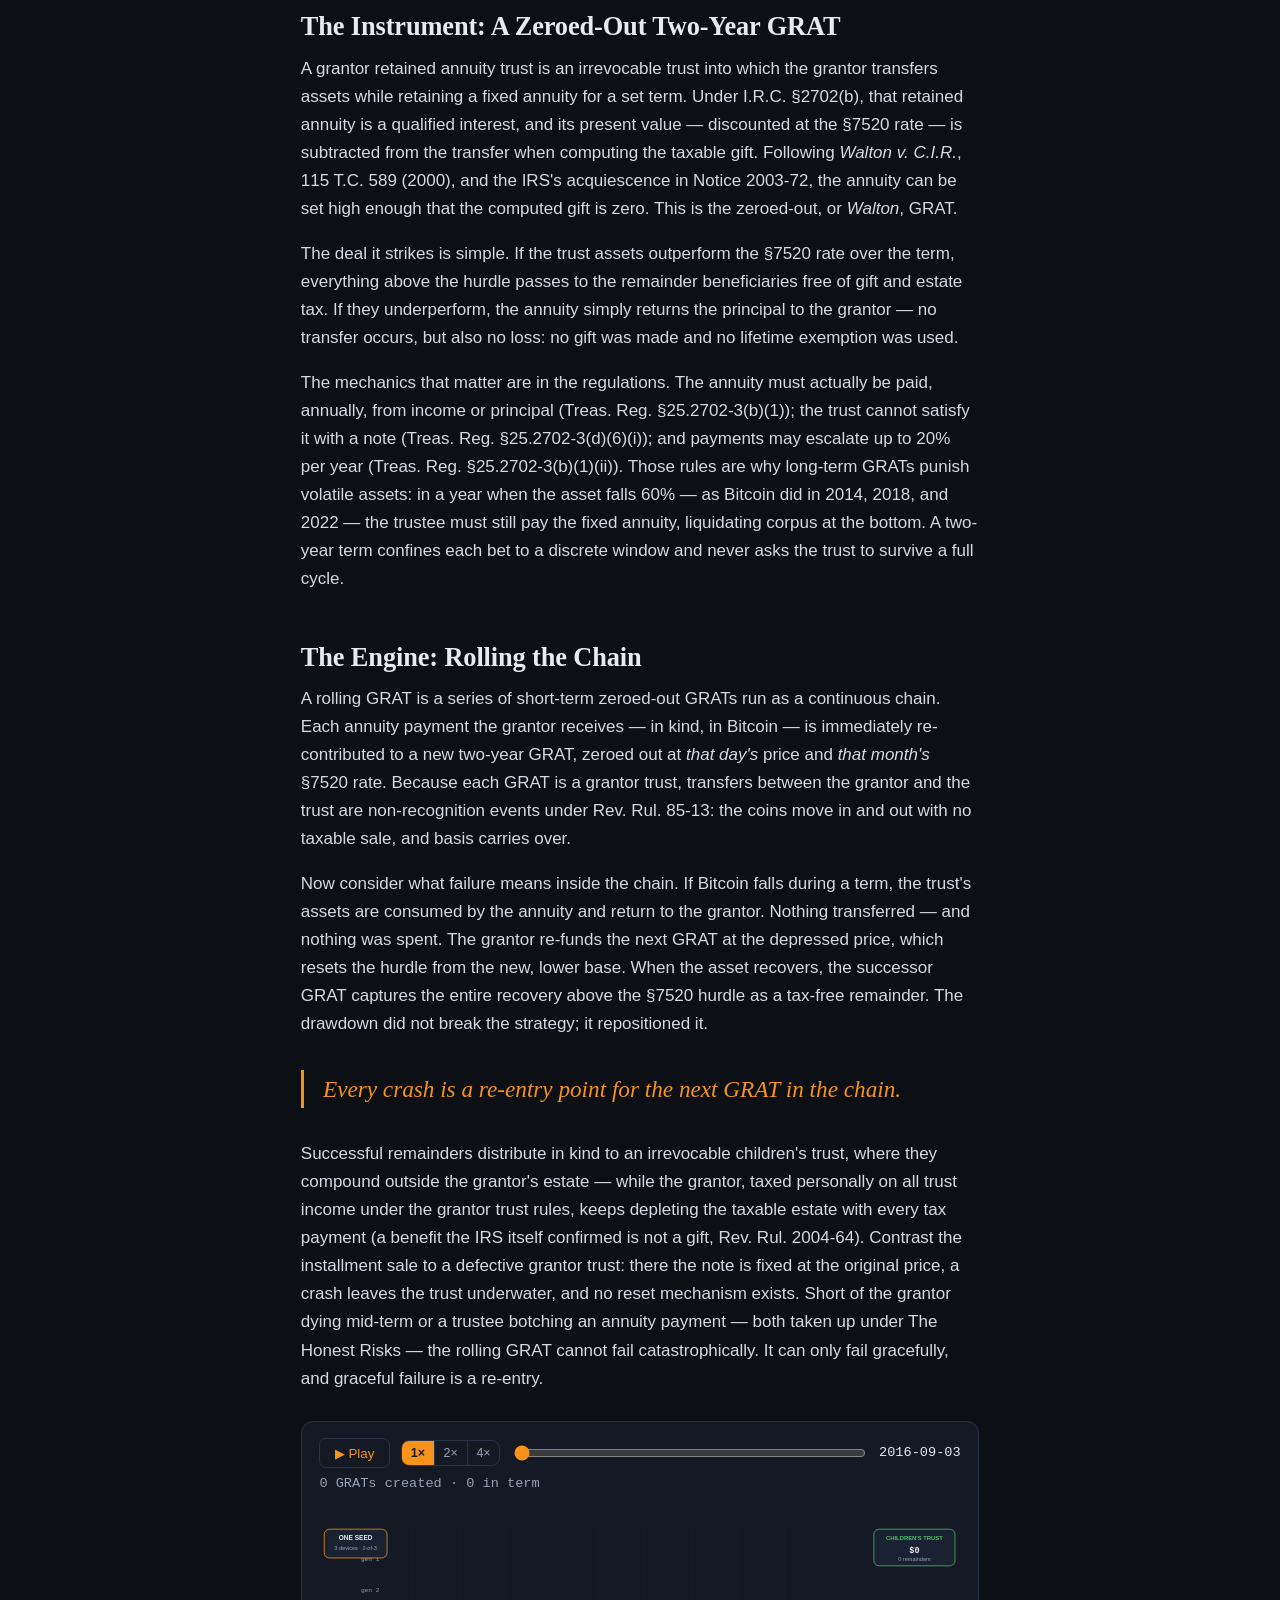
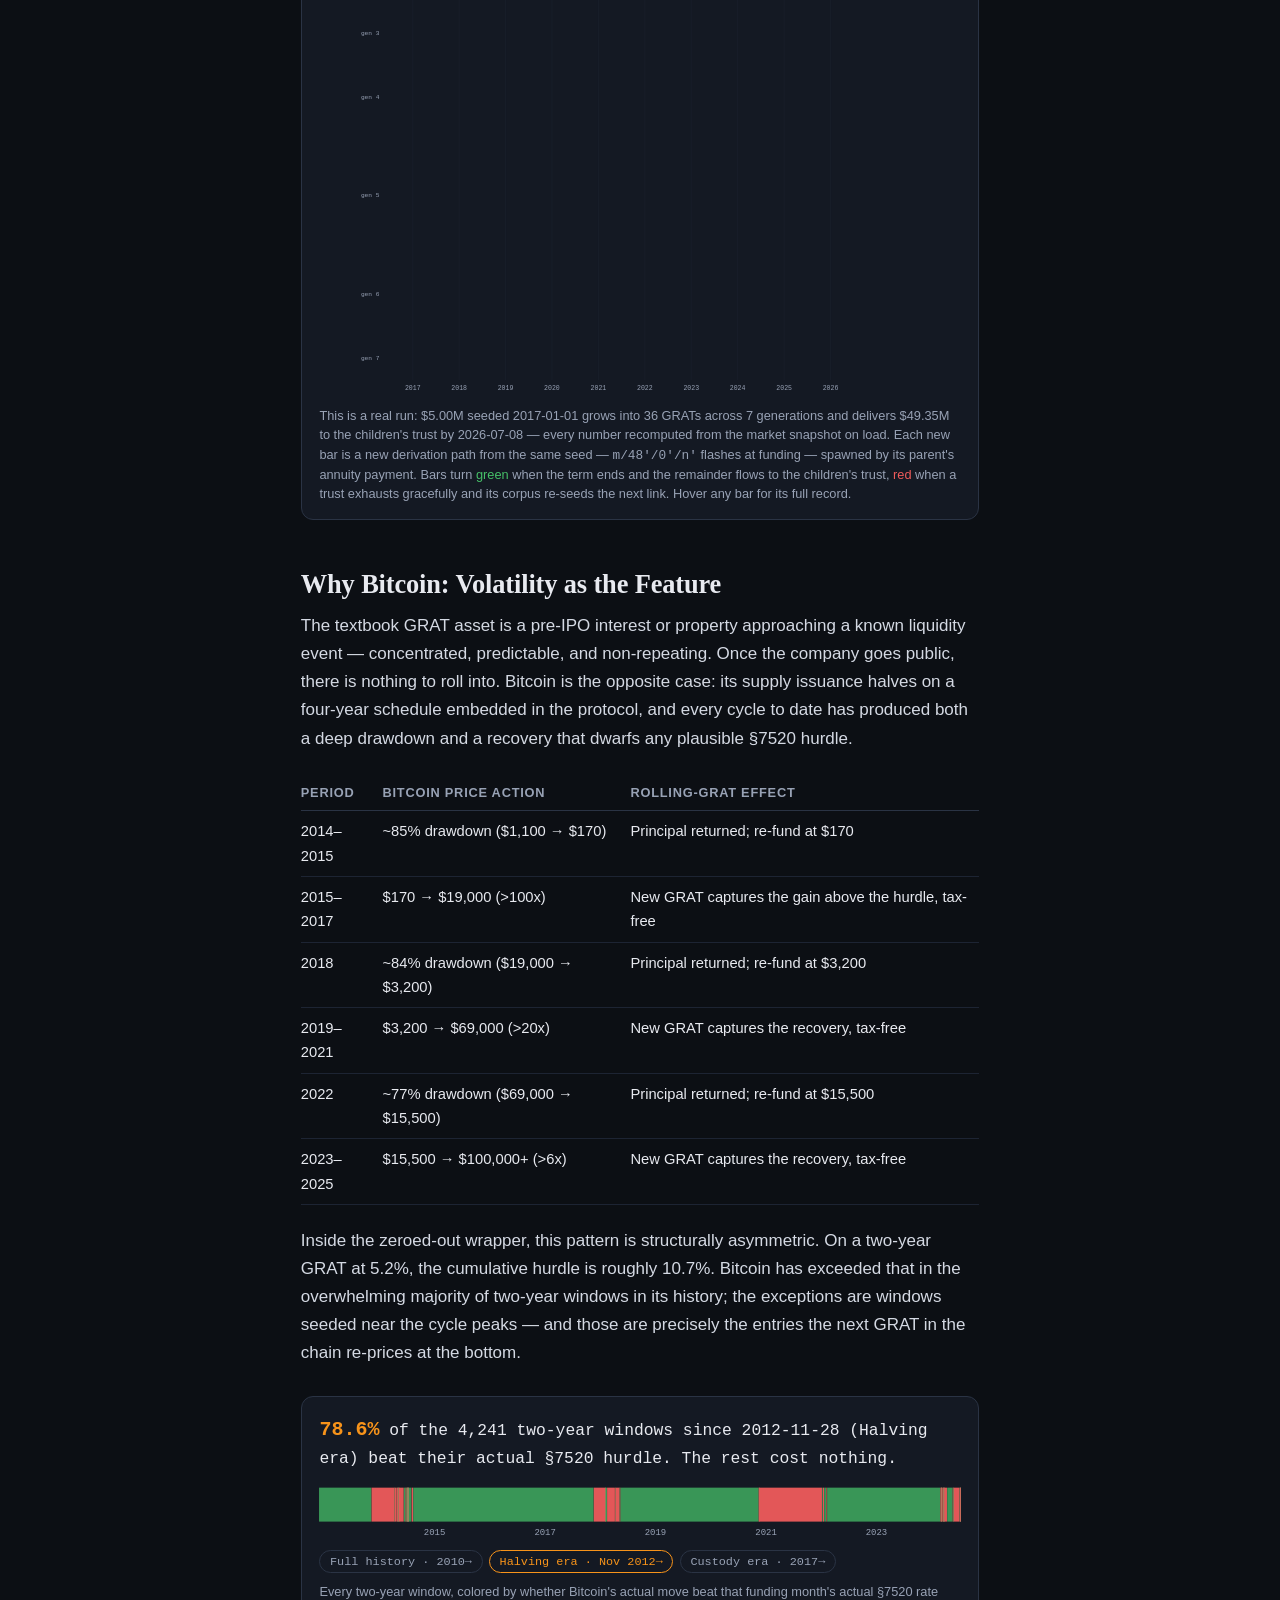
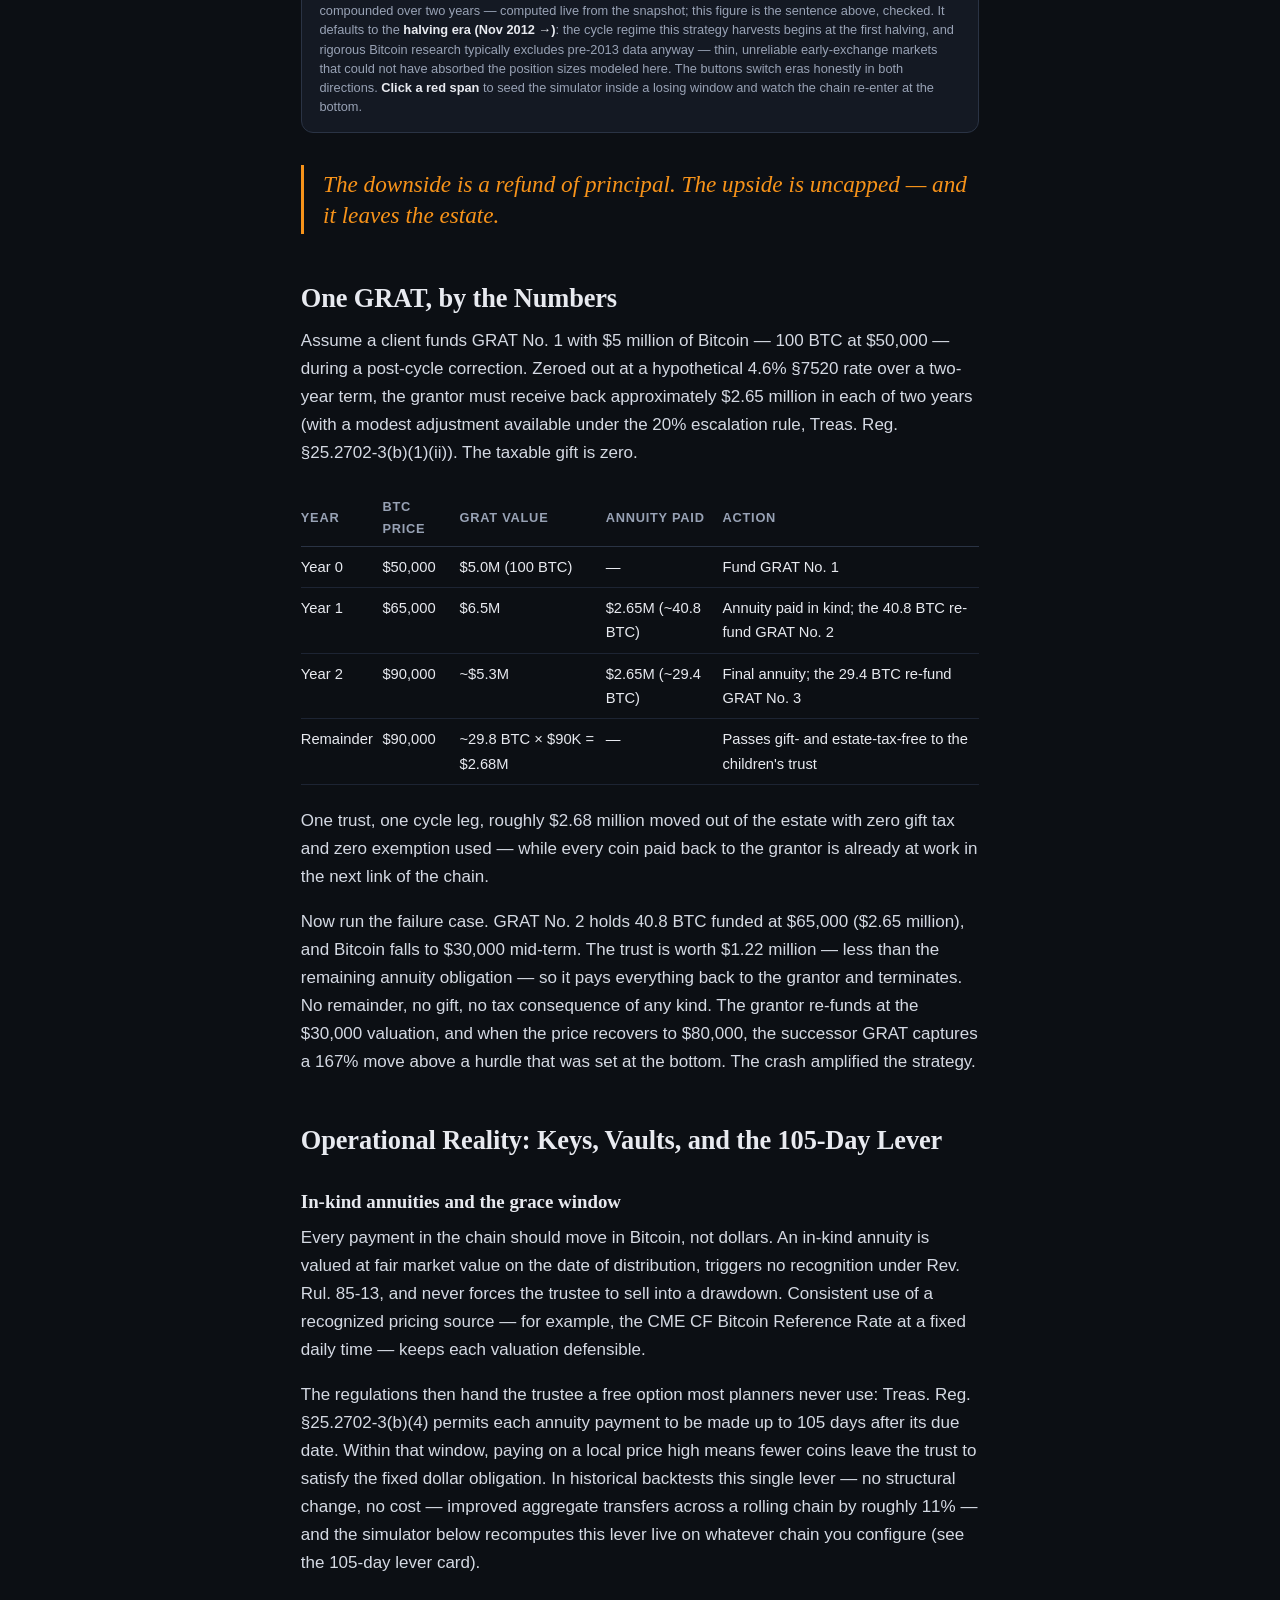
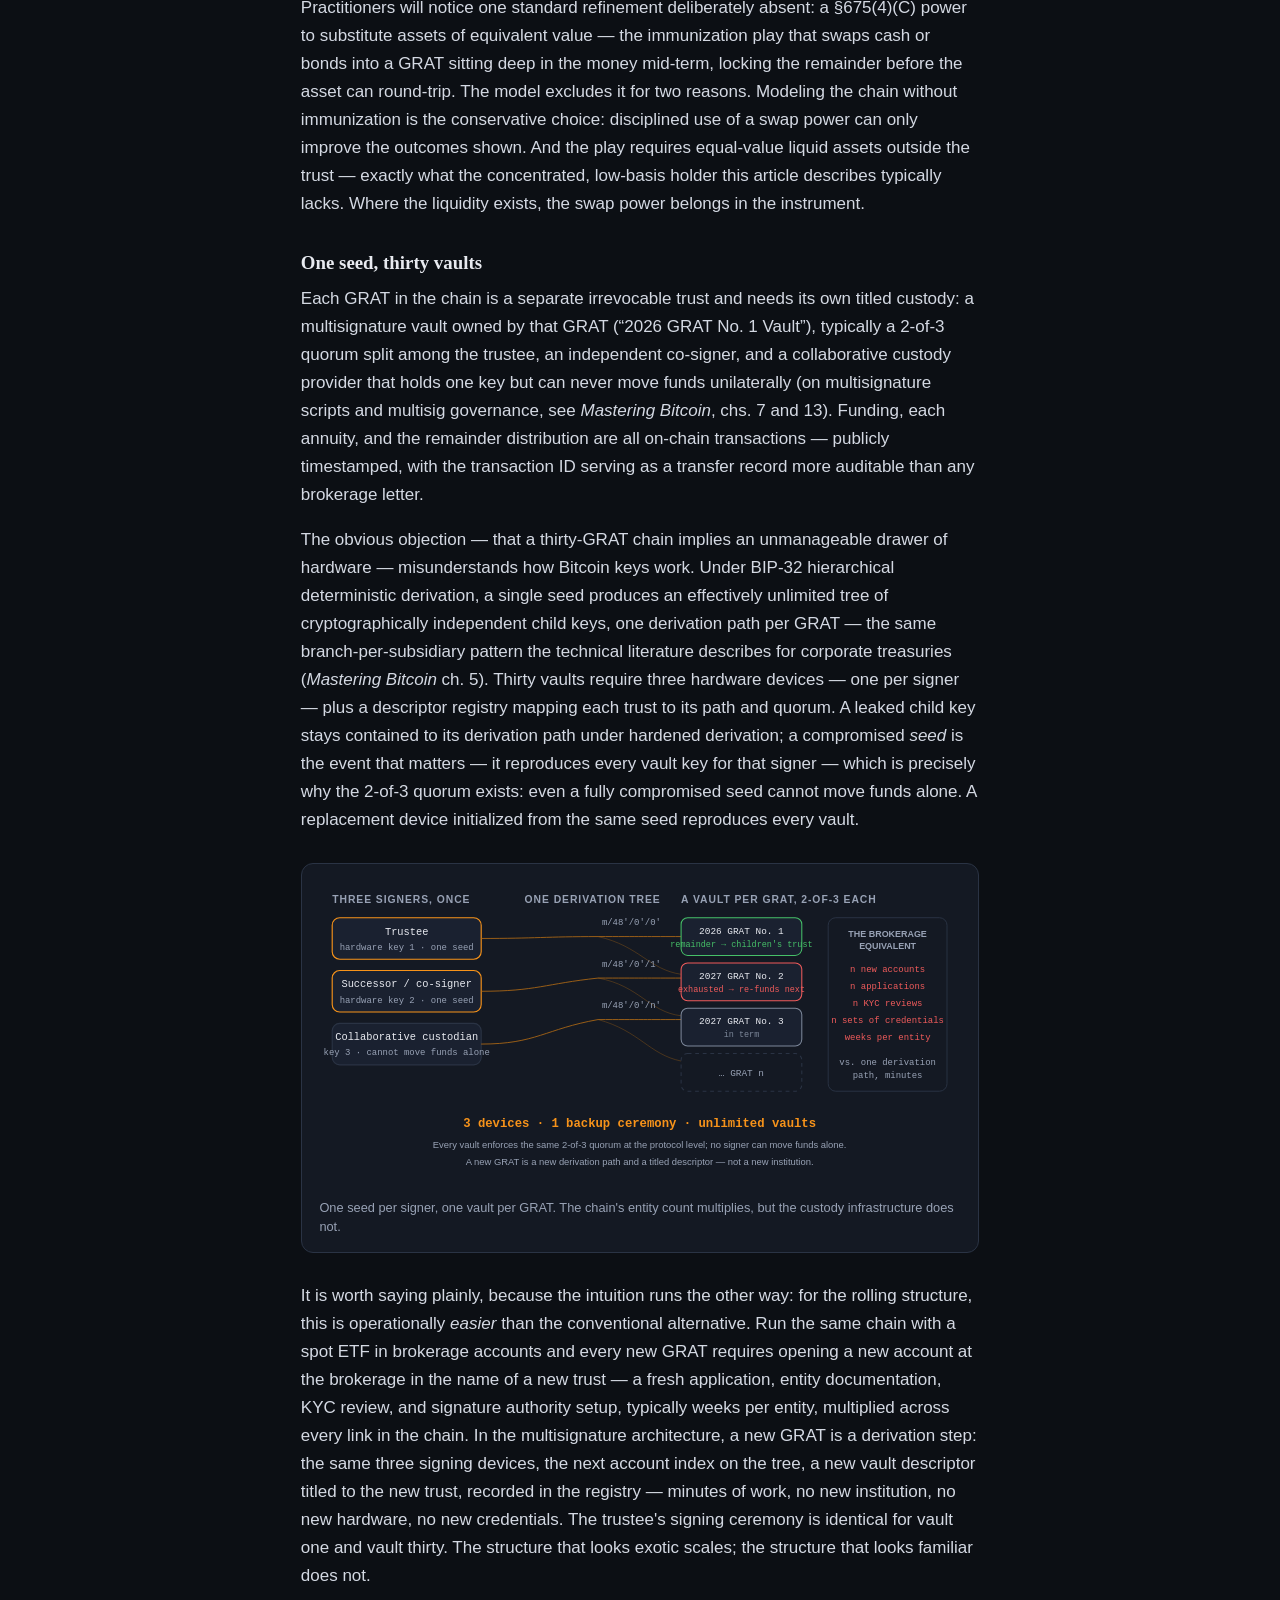
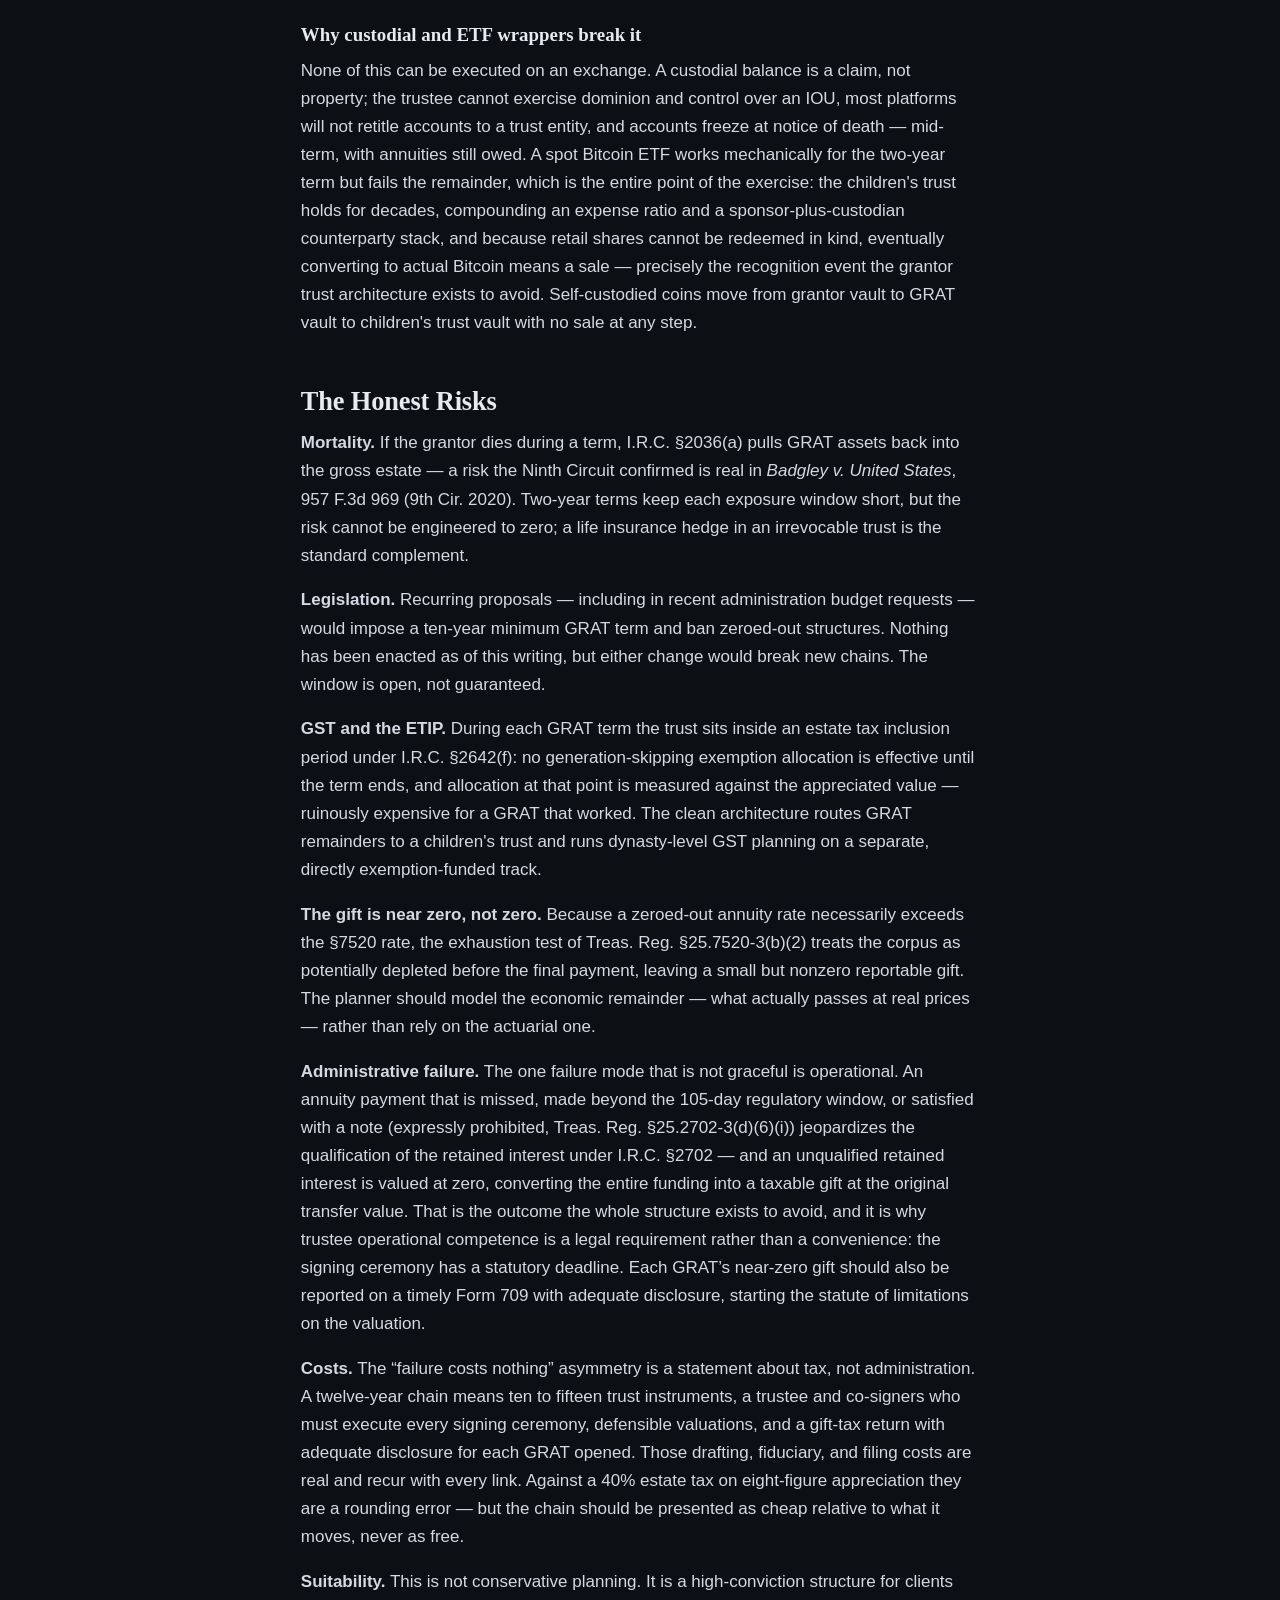
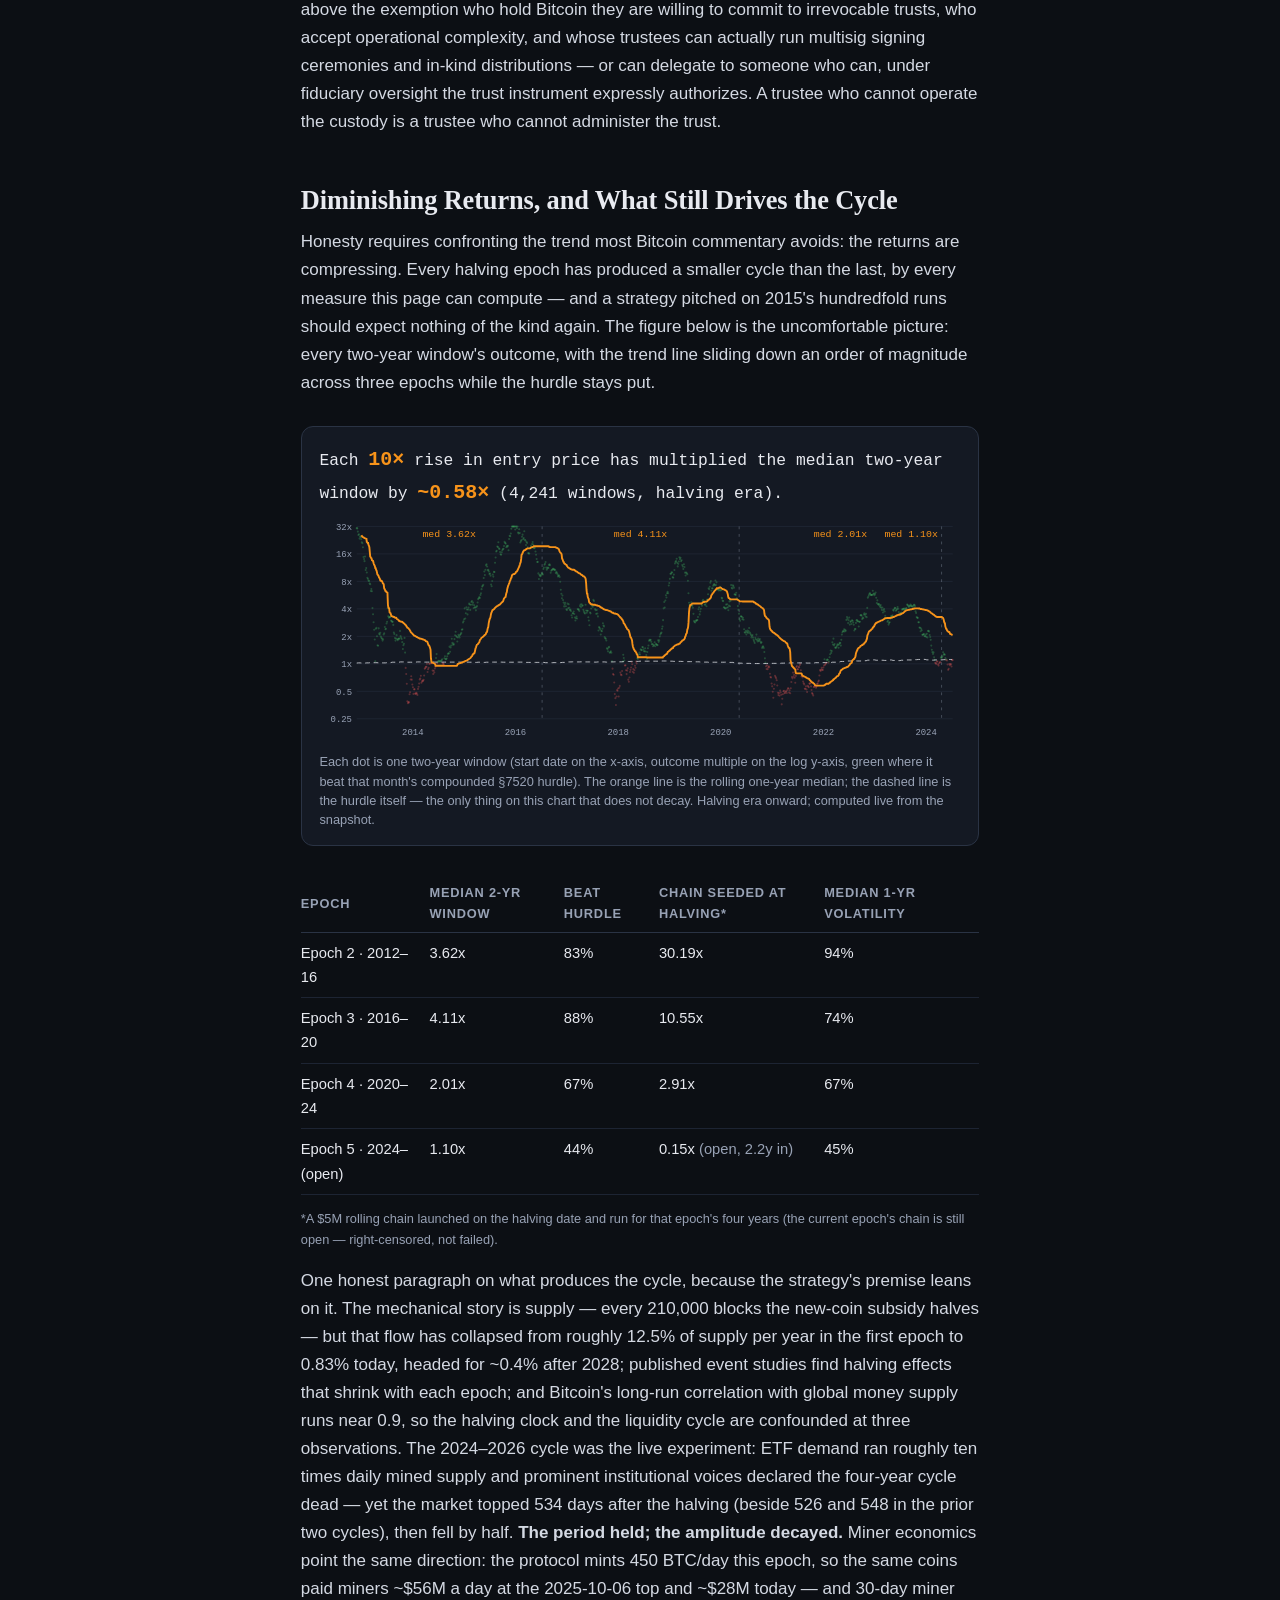
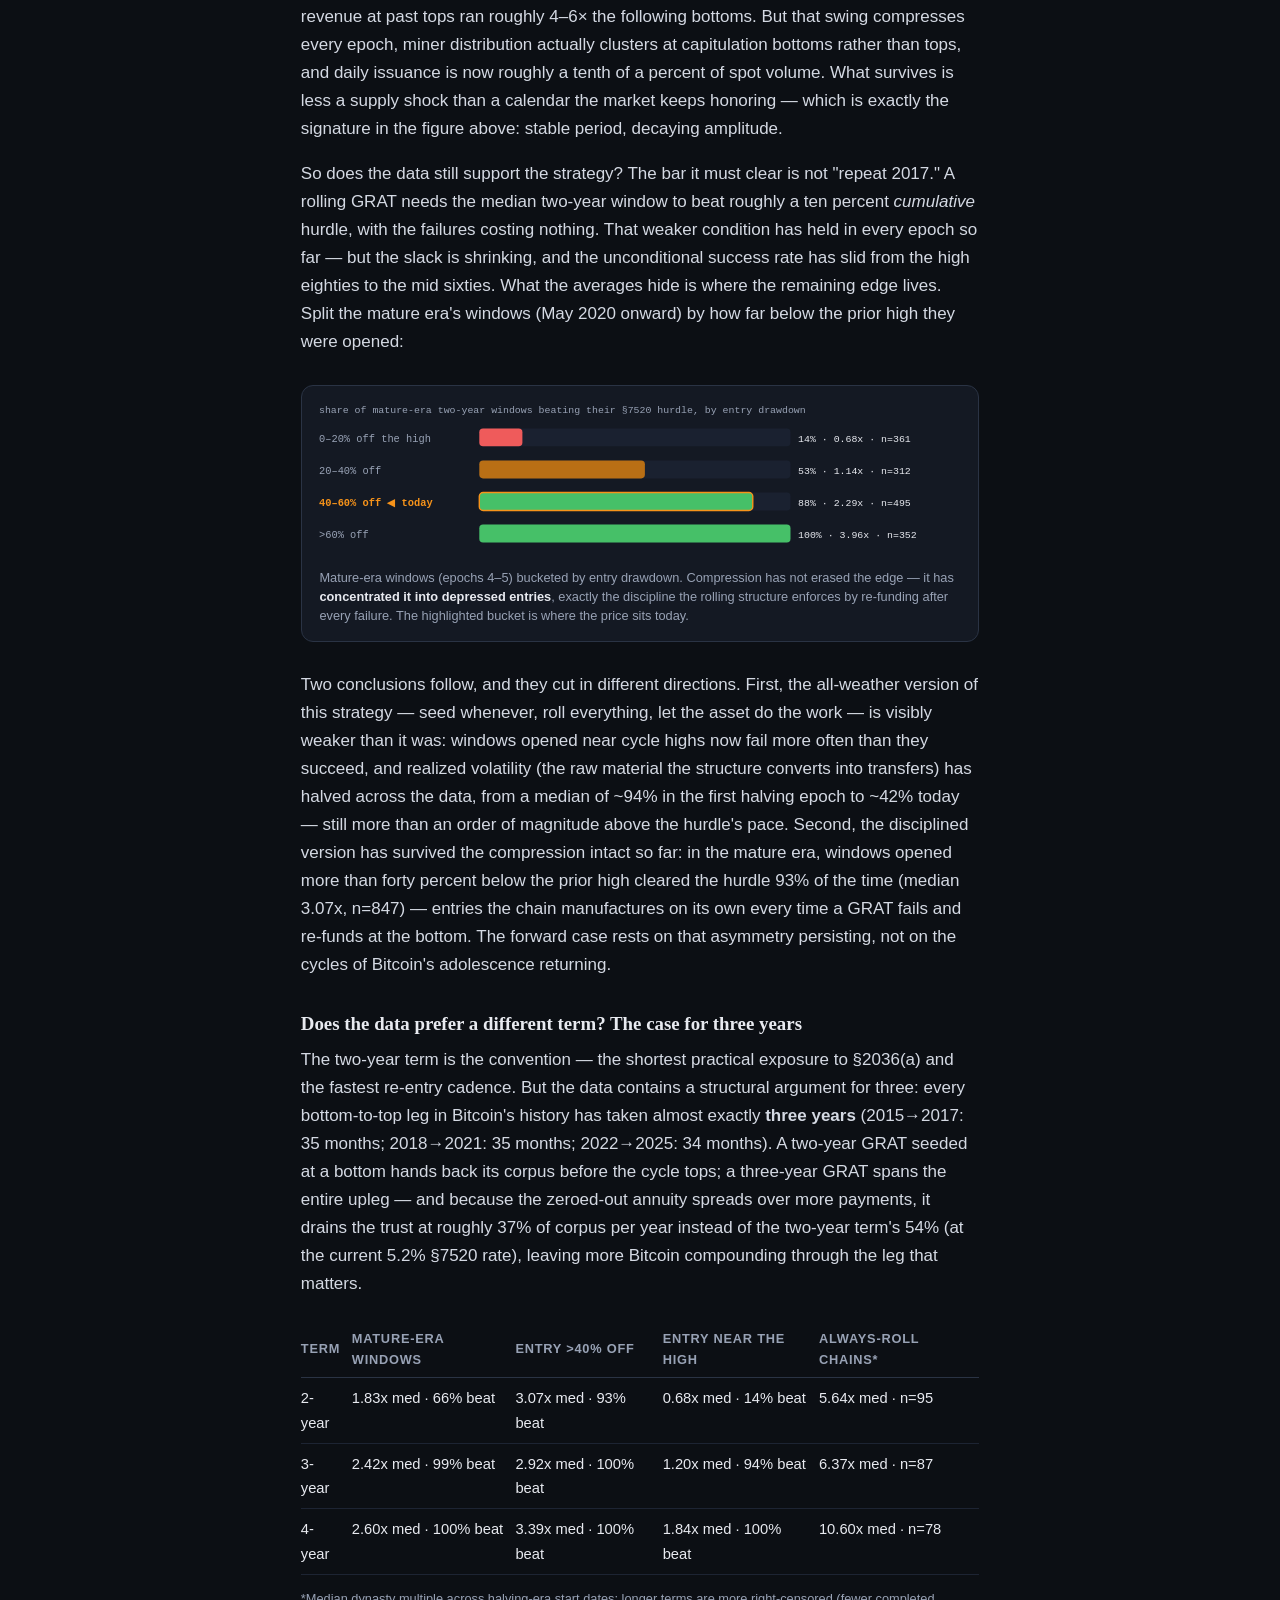
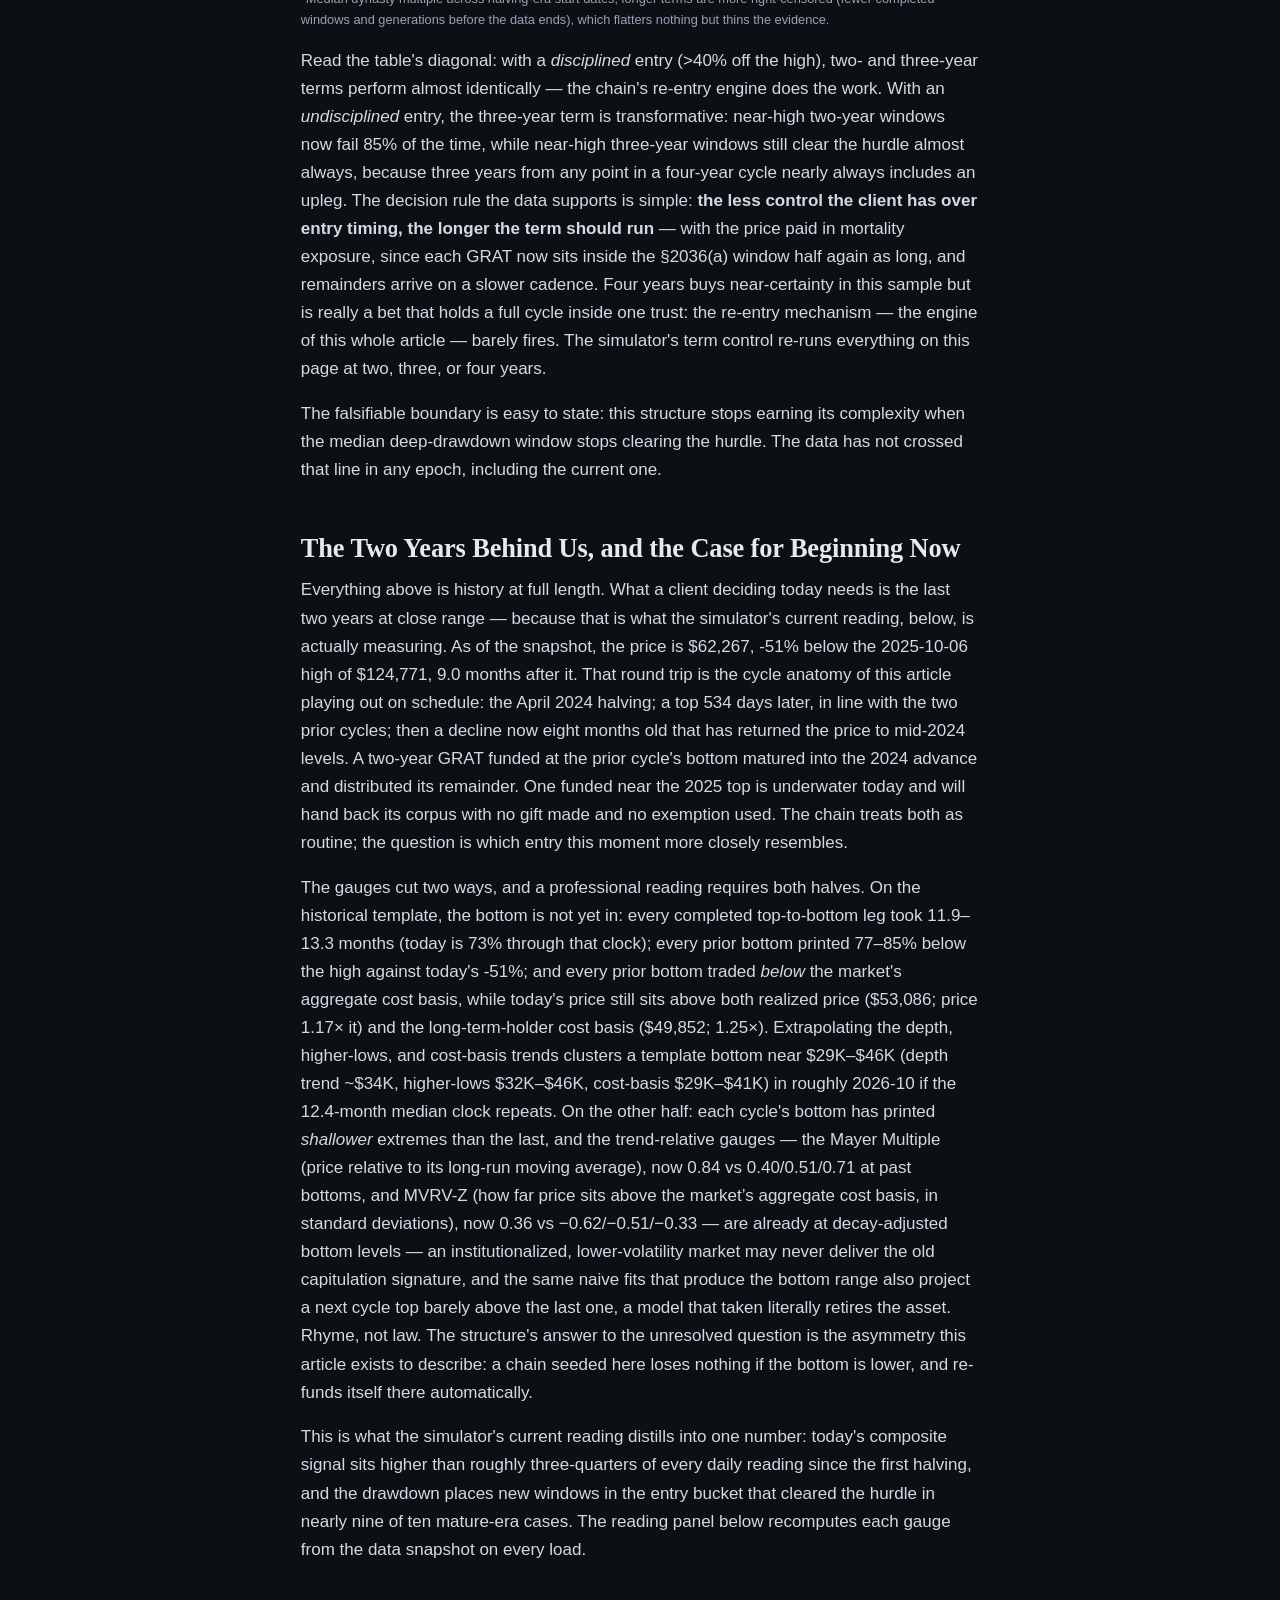
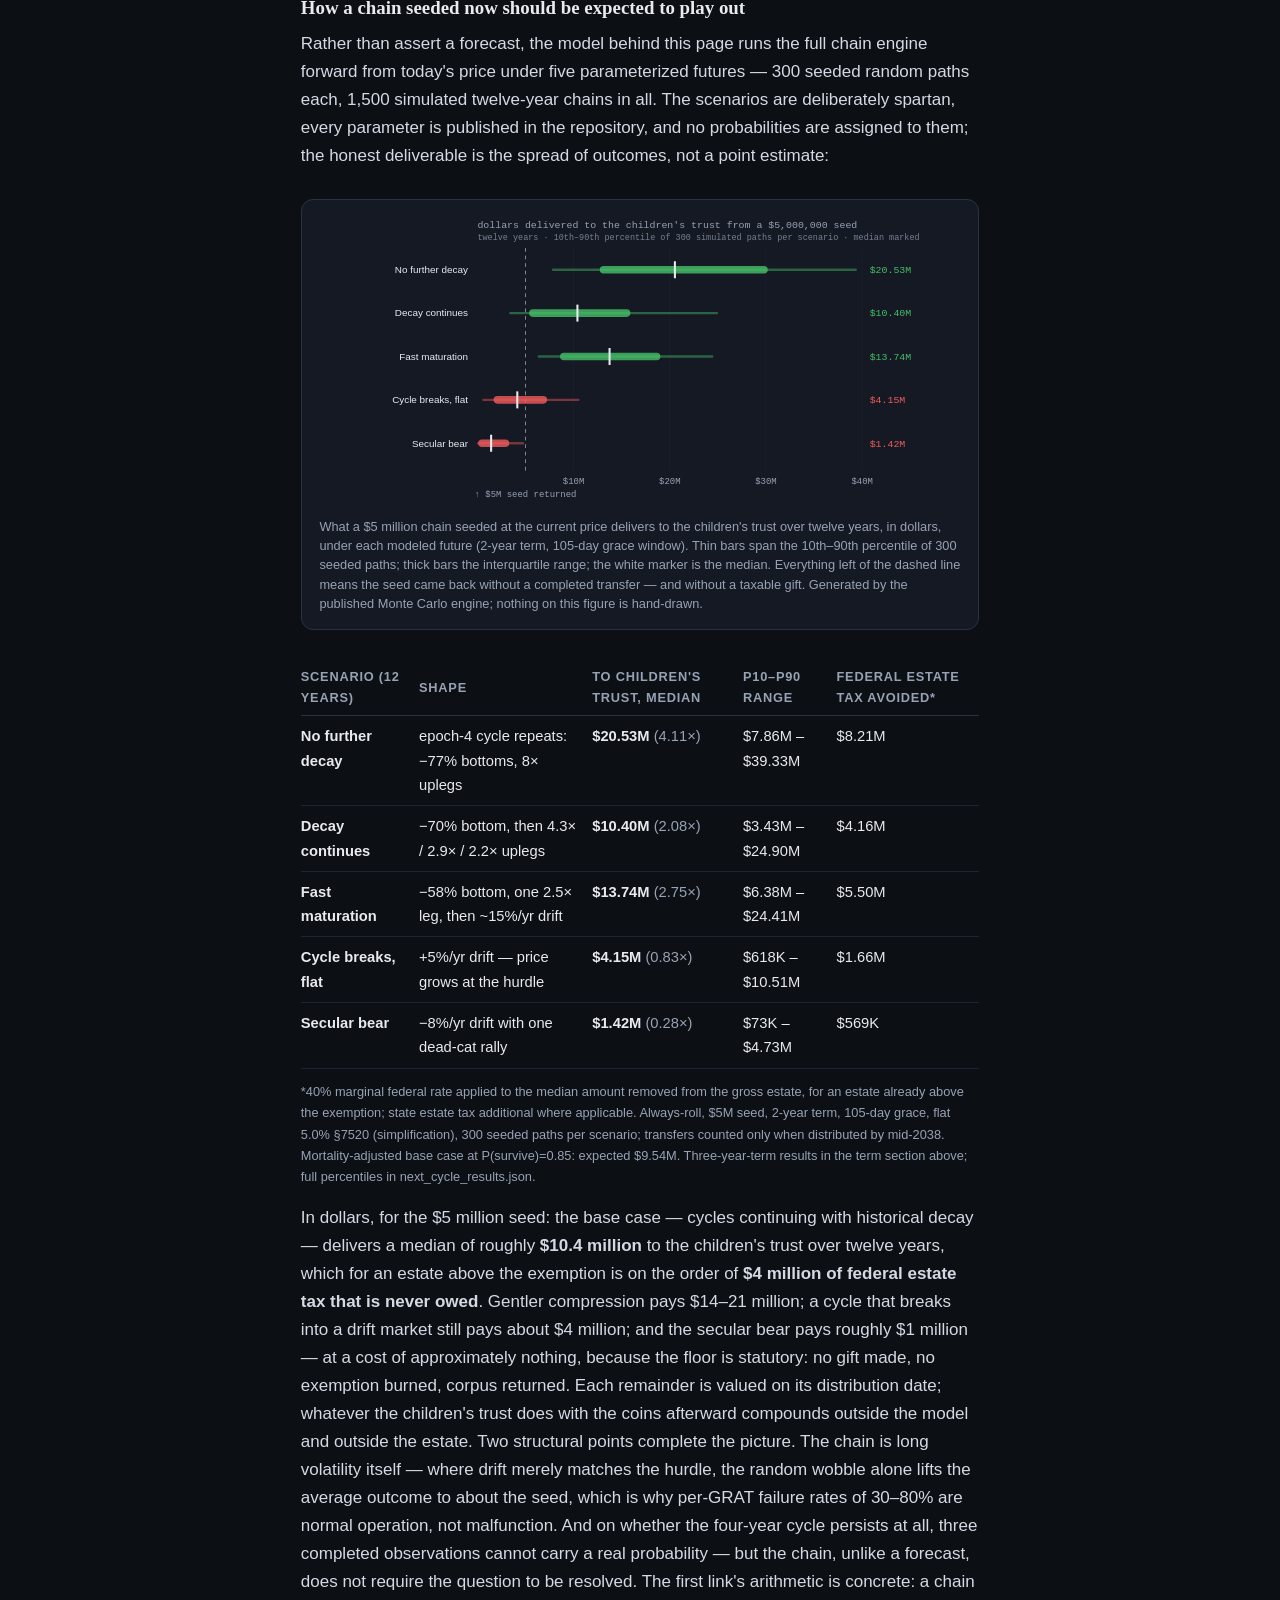
==== commit 412b6d3f: "Add Mastering Bitcoin citations, verified against 3d ed. text: survivability (p. 308), HD derivation" ====
--- a/index.html
+++ b/index.html
@@ -5,7 +5,7 @@
 <meta name="viewport" content="width=device-width, initial-scale=1">
 <title>The Hurdle Is 5.2 Percent. The Asset Is Bitcoin. — Rolling Bitcoin GRATs</title>
 <meta name="description" content="Rolling zeroed-out GRATs funded with Bitcoin: the legal architecture, the rolling chain, and an interactive simulator over sixteen years of real market data. By Benjamin Ross Sternfeld.">
-<link rel="stylesheet" href="styles.css">
+<link rel="stylesheet" href="styles.css?v=2">
 <link rel="icon" href="data:image/svg+xml,<svg xmlns='http://www.w3.org/2000/svg' viewBox='0 0 100 100'><text y='0.9em' font-size='90'>&#8383;</text></svg>">
 </head>
 <body>
@@ -35,7 +35,7 @@
 <section class="prose" id="the-problem-conventional-planning-gets-wrong">
   <h2>The Problem Conventional Planning Gets Wrong</h2>
   <p>The client this strategy serves already exists in large numbers: the long-term holder with a low-basis position now worth millions. Selling triggers a punishing capital gains bill. Holding until death earns the heirs a basis step-up under I.R.C. &sect;1014 &mdash; solving the income tax problem &mdash; but leaves the entire appreciated position inside the gross estate, exposed to a 40% federal estate tax above the exemption &mdash; $15 million per person in 2026, as set by the 2025 tax legislation. The holder is locked in both directions.</p>
-  <p>Bitcoin compounds the difficulty because it is a bearer asset. Whoever controls the private keys controls the property. A balance on an exchange is not Bitcoin; it is a contractual claim against a custodian, and that claim behaves badly at exactly the moments estate planning exists for &mdash; platforms freeze accounts at notice of death, generally will not retitle accounts to a trust, and reserve the right to restrict access in their terms of service.</p>
+  <p>Bitcoin compounds the difficulty because it is a bearer asset. Whoever controls the private keys controls the property. A balance on an exchange is not Bitcoin; it is a contractual claim against a custodian, and that claim behaves badly at exactly the moments estate planning exists for &mdash; platforms freeze accounts at notice of death, generally will not retitle accounts to a trust, and reserve the right to restrict access in their terms of service. The technical literature has said this plainly for a decade: the standard reference on Bitcoin&rsquo;s architecture calls <em>survivability</em> &mdash; keeping funds reachable through the key holder&rsquo;s incapacity or death &mdash; an often-overlooked security consideration, warns that families are frequently &ldquo;completely unaware&rdquo; the coins even exist, and recommends precisely the pairing this article builds on: multisignature access plus estate planning through counsel who understands digital assets (Andreas M. Antonopoulos &amp; David A. Harding, <em>Mastering Bitcoin</em> 308 (3d ed. 2023)).</p>
   <p>Conventional planners mishandle this asset in two predictable ways. Some treat the volatility as disqualifying and steer the client away entirely. Others accept the asset but wrap it &mdash; in a custodial account or a spot ETF &mdash; severing the client from the property itself. Both responses miss the central point: inside the right structure, the volatility is not the obstacle. It is the input.</p>
 </section>
 
@@ -132,8 +132,8 @@
   <p>The regulations then hand the trustee a free option most planners never use: Treas. Reg. &sect;25.2702-3(b)(4) permits each annuity payment to be made up to 105 days after its due date. Within that window, paying on a local price high means fewer coins leave the trust to satisfy the fixed dollar obligation. In historical backtests this single lever &mdash; no structural change, no cost &mdash; improved aggregate transfers across a rolling chain by roughly 11% &mdash; and the simulator below recomputes this lever live on whatever chain you configure (see the 105-day lever card).</p>
   <p>Practitioners will notice one standard refinement deliberately absent: a &sect;675(4)(C) power to substitute assets of equivalent value &mdash; the immunization play that swaps cash or bonds into a GRAT sitting deep in the money mid-term, locking the remainder before the asset can round-trip. The model excludes it for two reasons. Modeling the chain without immunization is the conservative choice: disciplined use of a swap power can only improve the outcomes shown. And the play requires equal-value liquid assets outside the trust &mdash; exactly what the concentrated, low-basis holder this article describes typically lacks. Where the liquidity exists, the swap power belongs in the instrument.</p>
   <h3>One seed, thirty vaults</h3>
-  <p>Each GRAT in the chain is a separate irrevocable trust and needs its own titled custody: a multisignature vault owned by that GRAT (&ldquo;2026 GRAT No.&nbsp;1 Vault&rdquo;), typically a 2-of-3 quorum split among the trustee, an independent co-signer, and a collaborative custody provider that holds one key but can never move funds unilaterally. Funding, each annuity, and the remainder distribution are all on-chain transactions &mdash; publicly timestamped, with the transaction ID serving as a transfer record more auditable than any brokerage letter.</p>
-  <p>The obvious objection &mdash; that a thirty-GRAT chain implies an unmanageable drawer of hardware &mdash; misunderstands how Bitcoin keys work. Under BIP-32 hierarchical deterministic derivation, a single seed produces an effectively unlimited tree of cryptographically independent child keys, one derivation path per GRAT. Thirty vaults require three hardware devices &mdash; one per signer &mdash; plus a descriptor registry mapping each trust to its path and quorum. A leaked child key stays contained to its derivation path under hardened derivation; a compromised <em>seed</em> is the event that matters &mdash; it reproduces every vault key for that signer &mdash; which is precisely why the 2-of-3 quorum exists: even a fully compromised seed cannot move funds alone. A replacement device initialized from the same seed reproduces every vault.</p>
+  <p>Each GRAT in the chain is a separate irrevocable trust and needs its own titled custody: a multisignature vault owned by that GRAT (&ldquo;2026 GRAT No.&nbsp;1 Vault&rdquo;), typically a 2-of-3 quorum split among the trustee, an independent co-signer, and a collaborative custody provider that holds one key but can never move funds unilaterally (on multisignature scripts and multisig governance, see <em>Mastering Bitcoin</em>, chs. 7 and 13). Funding, each annuity, and the remainder distribution are all on-chain transactions &mdash; publicly timestamped, with the transaction ID serving as a transfer record more auditable than any brokerage letter.</p>
+  <p>The obvious objection &mdash; that a thirty-GRAT chain implies an unmanageable drawer of hardware &mdash; misunderstands how Bitcoin keys work. Under BIP-32 hierarchical deterministic derivation, a single seed produces an effectively unlimited tree of cryptographically independent child keys, one derivation path per GRAT &mdash; the same branch-per-subsidiary pattern the technical literature describes for corporate treasuries (<em>Mastering Bitcoin</em> ch. 5). Thirty vaults require three hardware devices &mdash; one per signer &mdash; plus a descriptor registry mapping each trust to its path and quorum. A leaked child key stays contained to its derivation path under hardened derivation; a compromised <em>seed</em> is the event that matters &mdash; it reproduces every vault key for that signer &mdash; which is precisely why the 2-of-3 quorum exists: even a fully compromised seed cannot move funds alone. A replacement device initialized from the same seed reproduces every vault.</p>
   <figure class="livefig" id="vault-figure">
     <svg viewBox="0 0 680 318" role="img" aria-label="Three signers, one derivation tree, many vaults" font-family="var(--mono)">
       <!-- signer devices (left column) -->
@@ -624,6 +624,12 @@
       (15-yr, $1M at 6% &rarr; $102,963), the 20% escalating schedule (2-yr, $1M at 2.8% &rarr; $474,316 then
       $569,179), and the &sect;2036(a) capitalization with its trust-value cap. Python and JavaScript outputs
       agree to full floating-point precision on identical scenarios.</li>
+    <li><strong>Technical references.</strong> Custody mechanics follow the standard technical literature:
+      Andreas M. Antonopoulos &amp; David A. Harding, <em>Mastering Bitcoin: Programming the Open
+      Blockchain</em> (3d ed. 2023) &mdash; ch. 5 (wallet recovery, hierarchical deterministic key
+      derivation, output script descriptors), ch. 7 (multisignature scripts), and ch. 13 (security best
+      practices, multisig governance, and the survivability principle, at 308, recommending multisignature
+      access paired with estate planning).</li>
     <li><strong>Conservation invariant.</strong> Every chain certifies that the BTC funded into GRAT No. 1
       equals dynasty remainders + coins still in trust at the data horizon + coins returned to the grantor
       un-rolled + the gated holding pool + corpus swept to the estate at death &mdash; to ~10<sup>&minus;13</sup> BTC.
--- a/styles.css
+++ b/styles.css
@@ -242,4 +242,13 @@
 @media (max-width: 700px) {
   .foot-inner { grid-template-columns: 1fr; }
   nav .links a { margin-left: 0.7rem; font-size: 0.8rem; }
-}
+  /* Tables scroll inside their own box instead of widening the page */
+  table { display: block; overflow-x: auto; -webkit-overflow-scrolling: touch; }
+  .table-scroll table { display: table; }
+  /* Sliders get a full-width line of their own; long readouts sit below
+     instead of crushing the slider to zero width */
+  .ctl .row { display: block; }
+  .ctl .row input[type="range"] { display: block; width: 100%; margin: 0 0 0.35rem; }
+  .ctl .row select { width: 100%; }
+  .ctl .readout { display: block; white-space: normal; }
+}
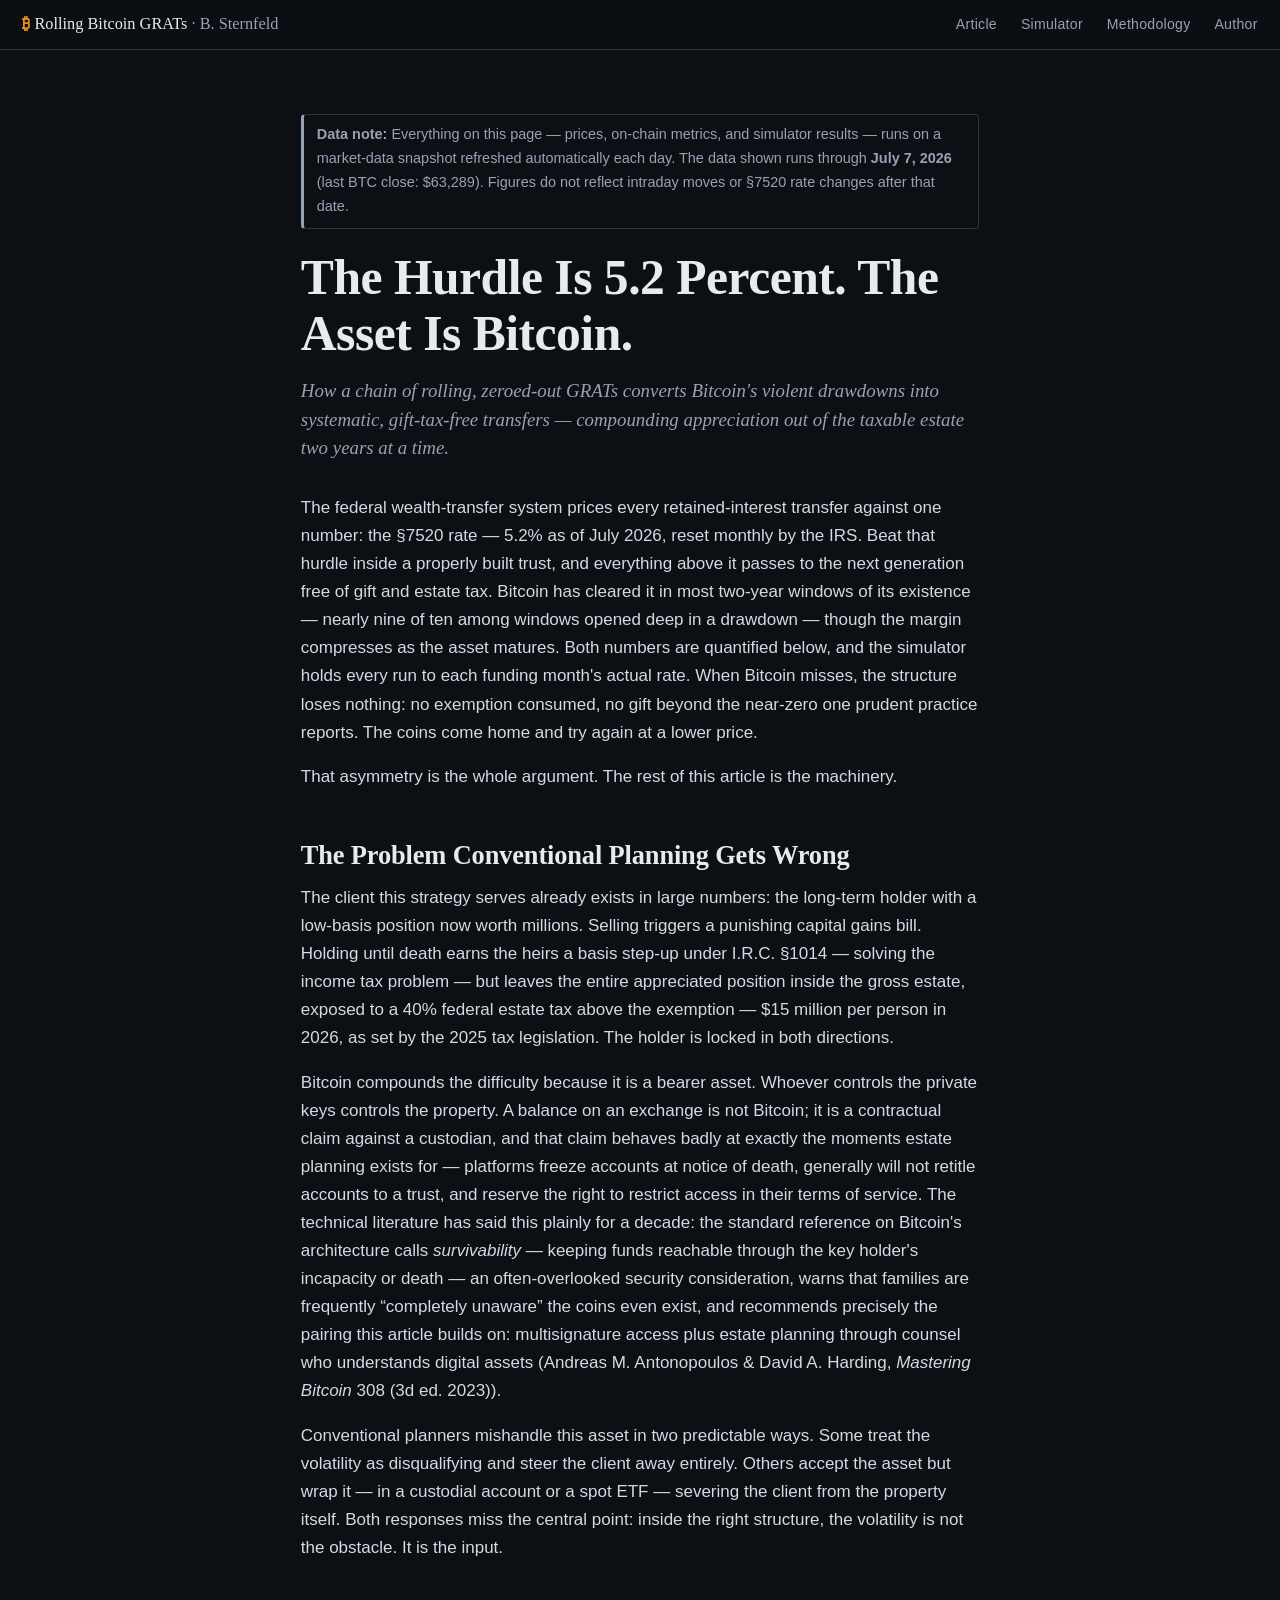
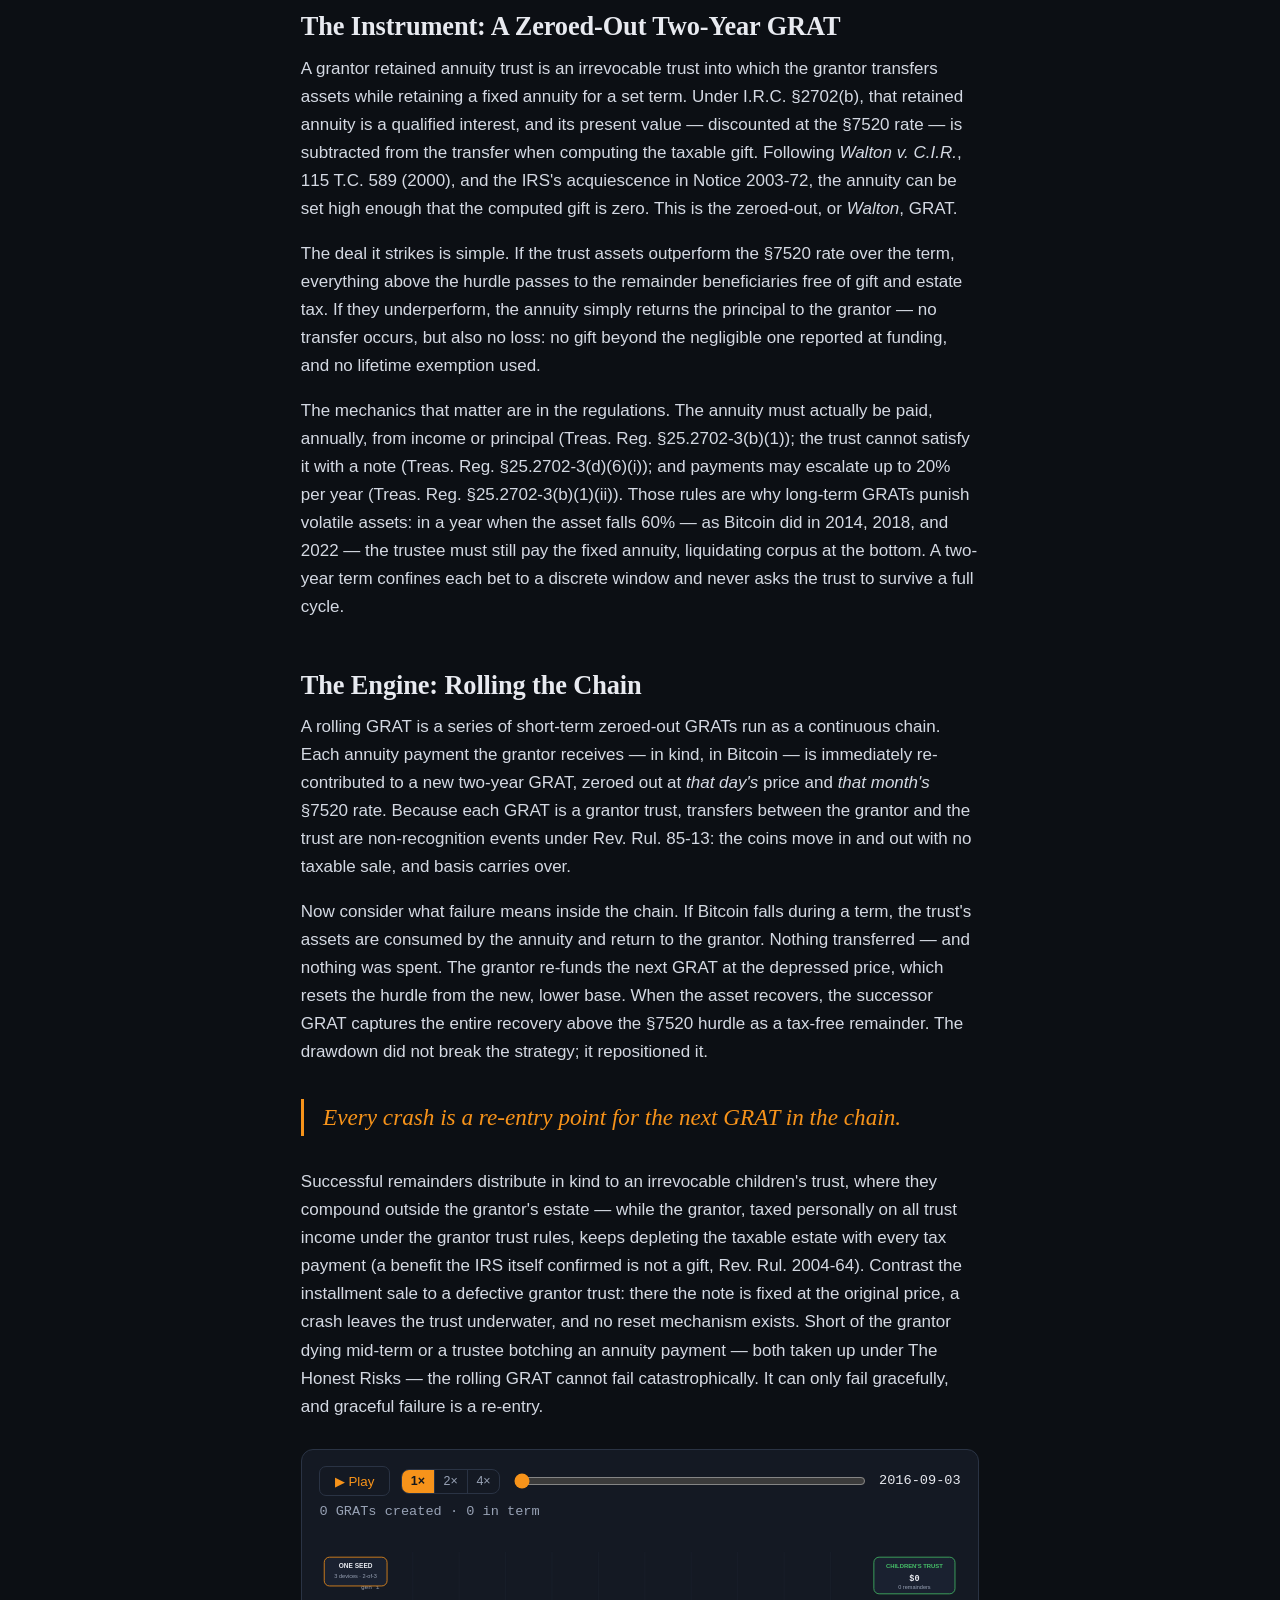
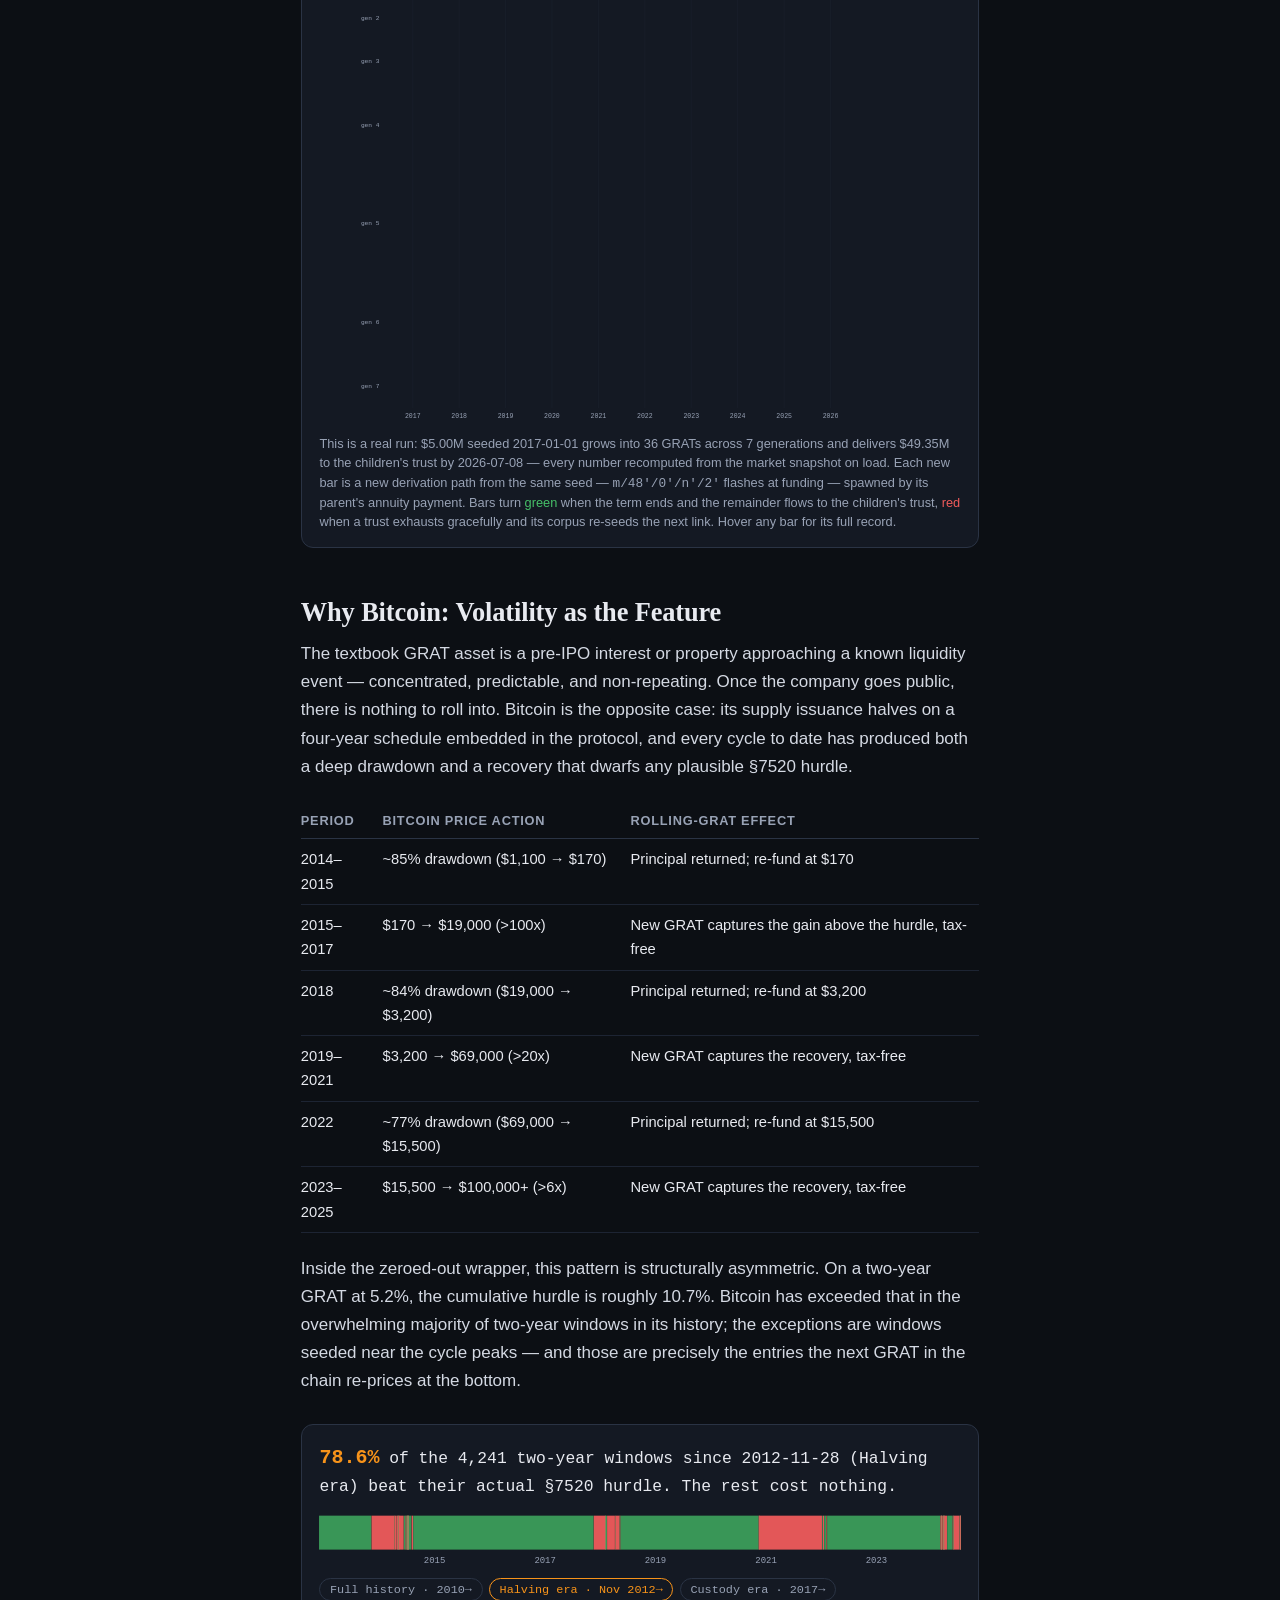
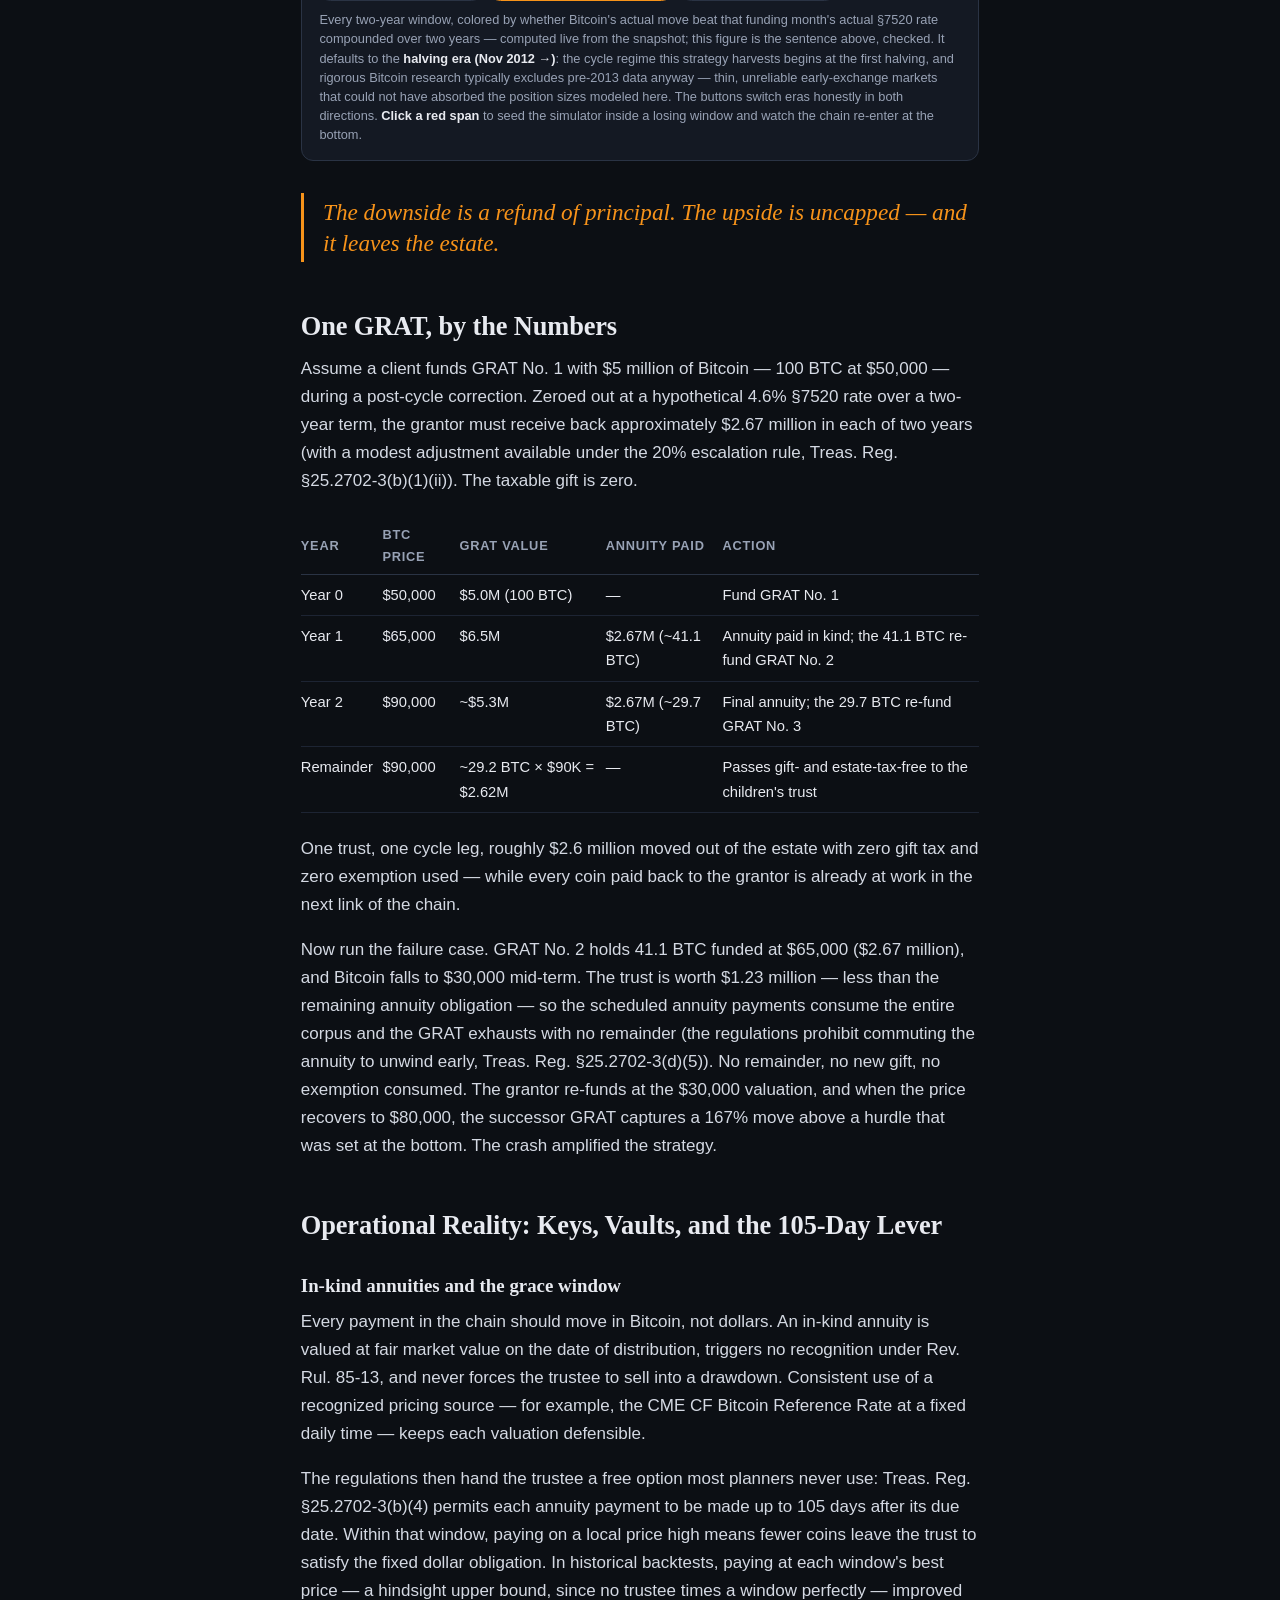
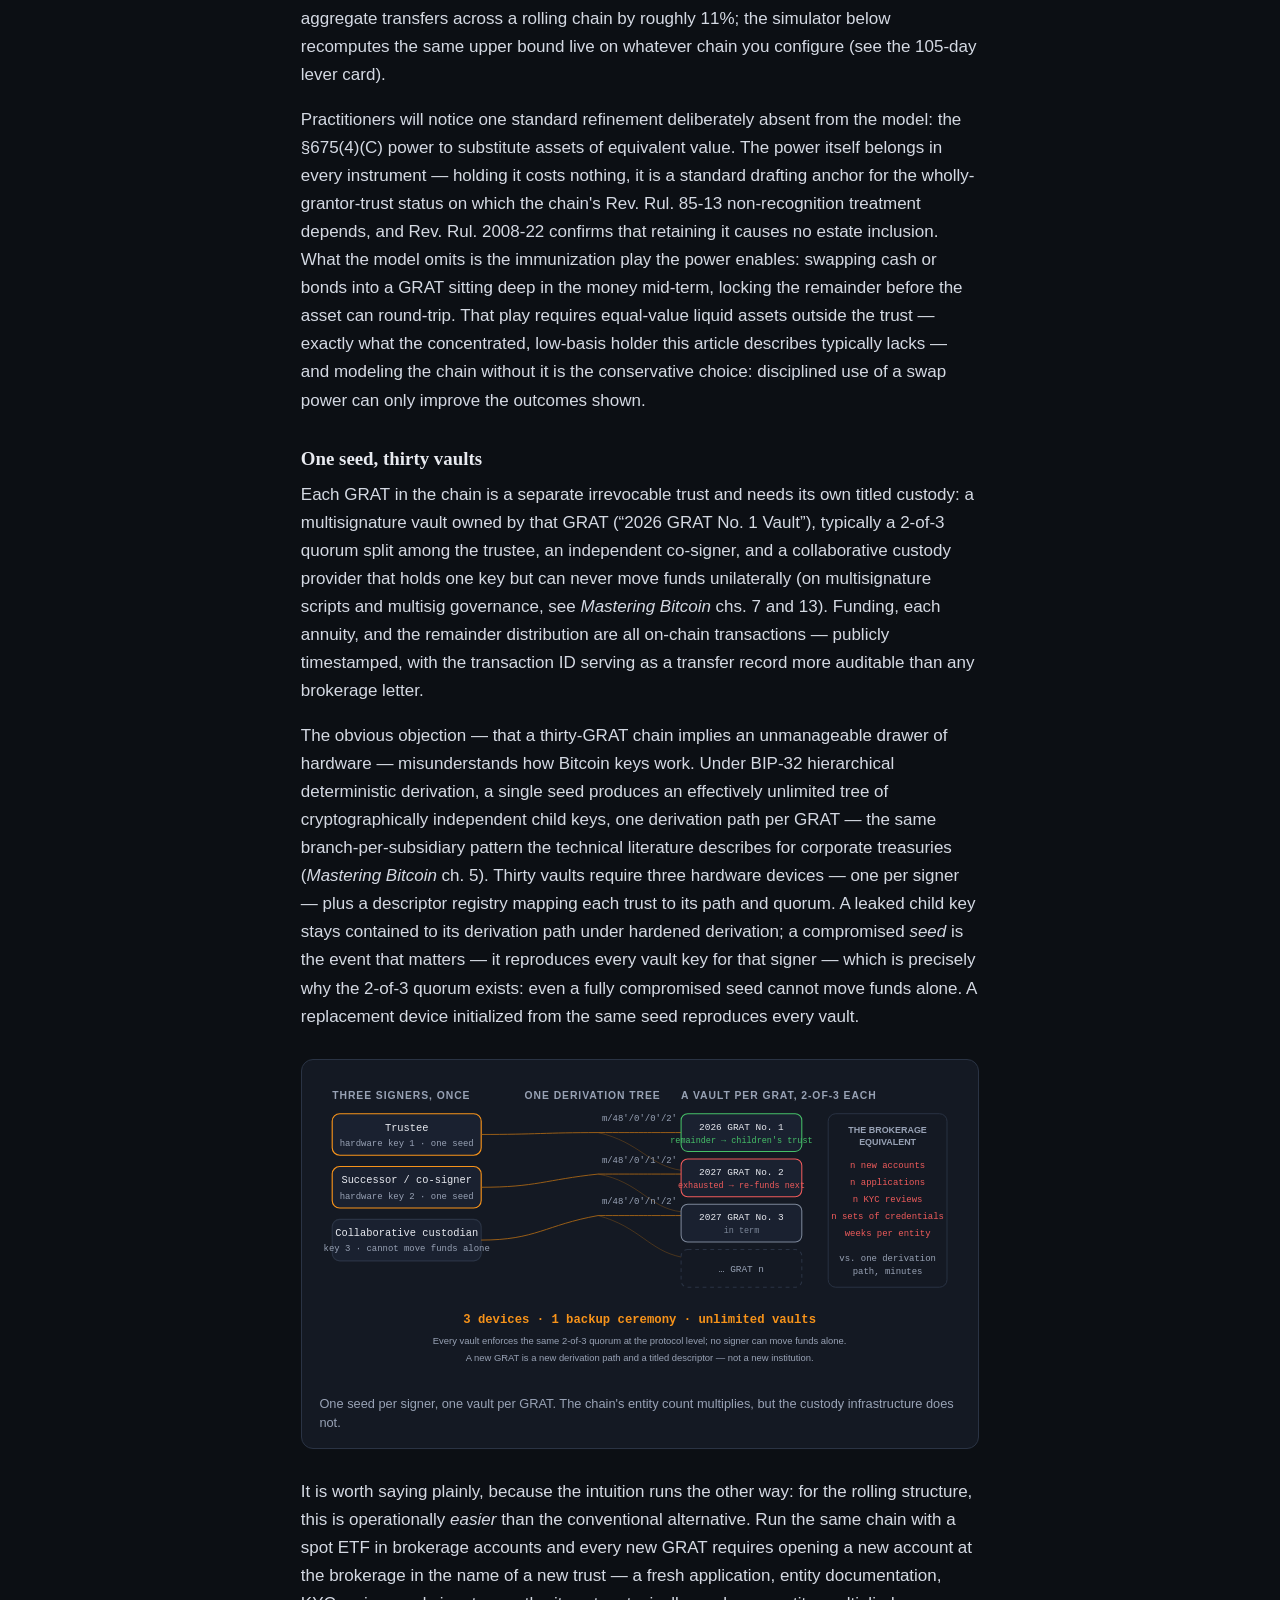
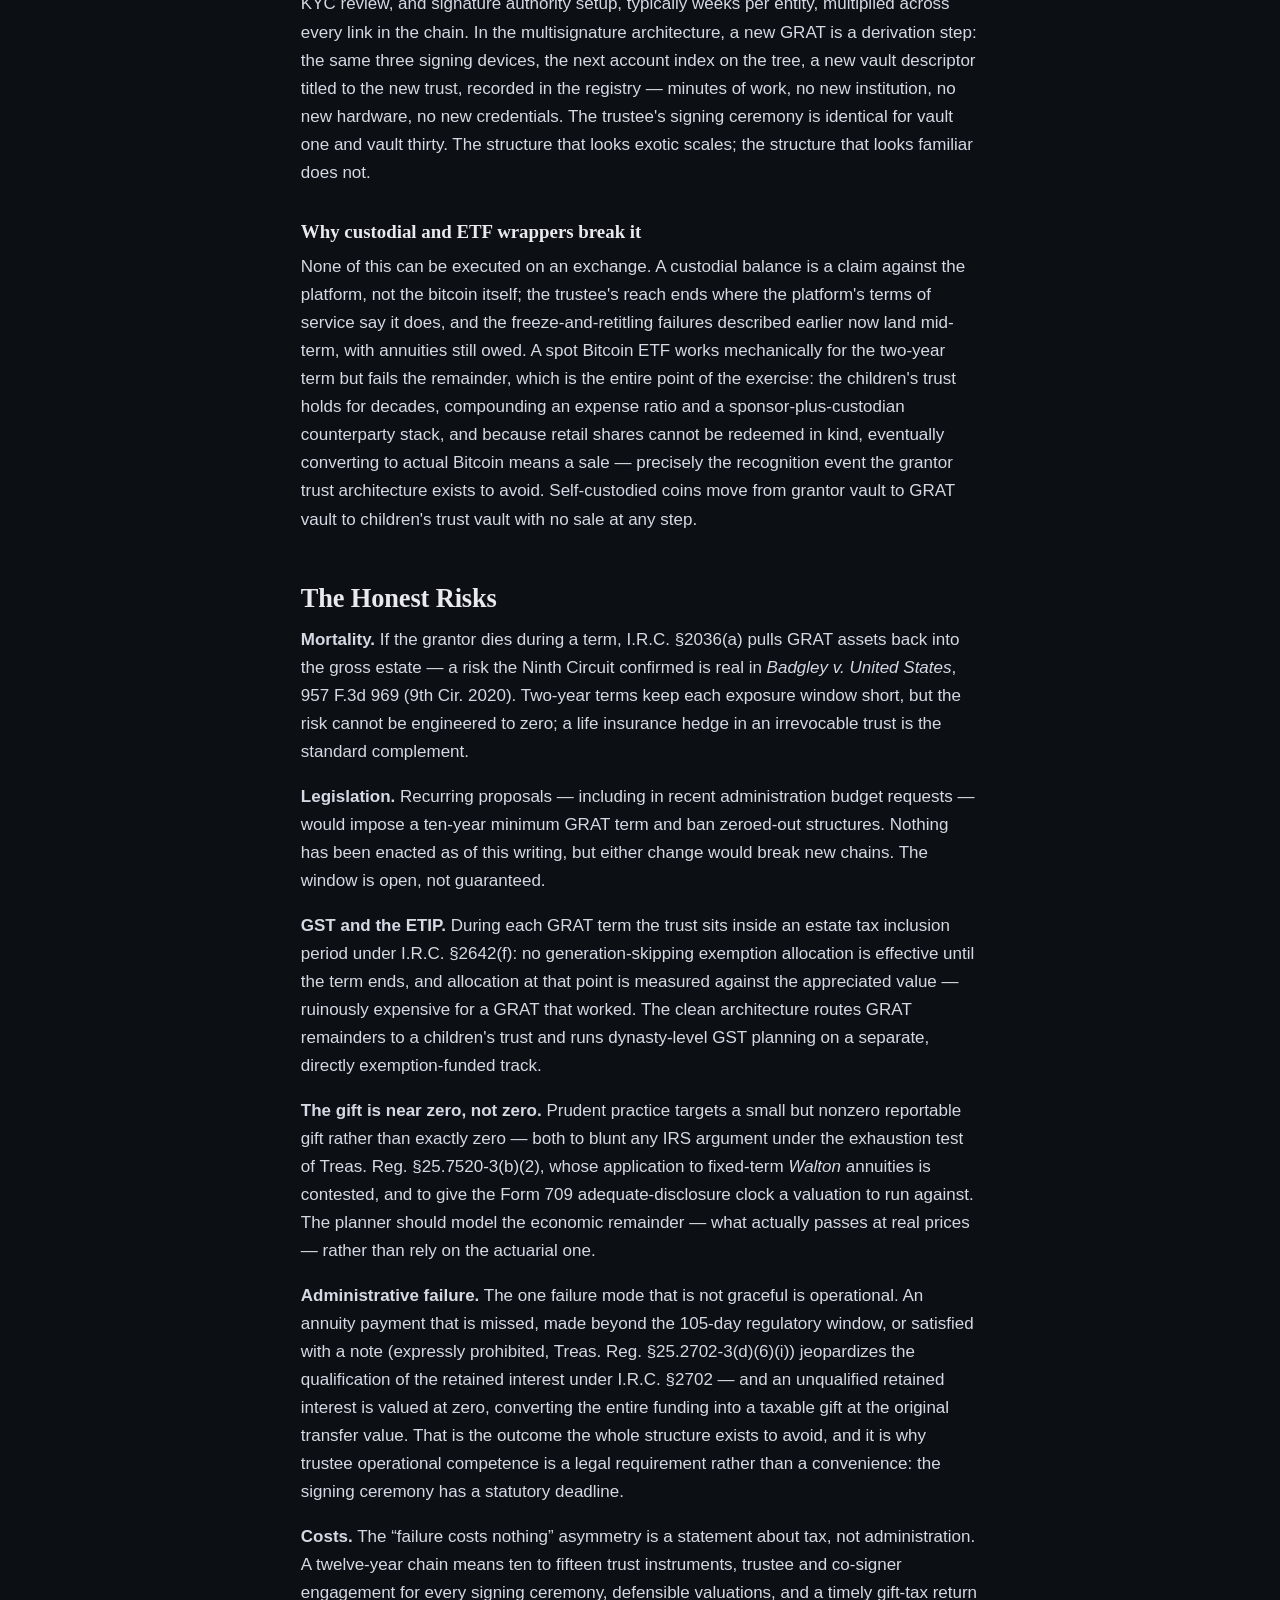
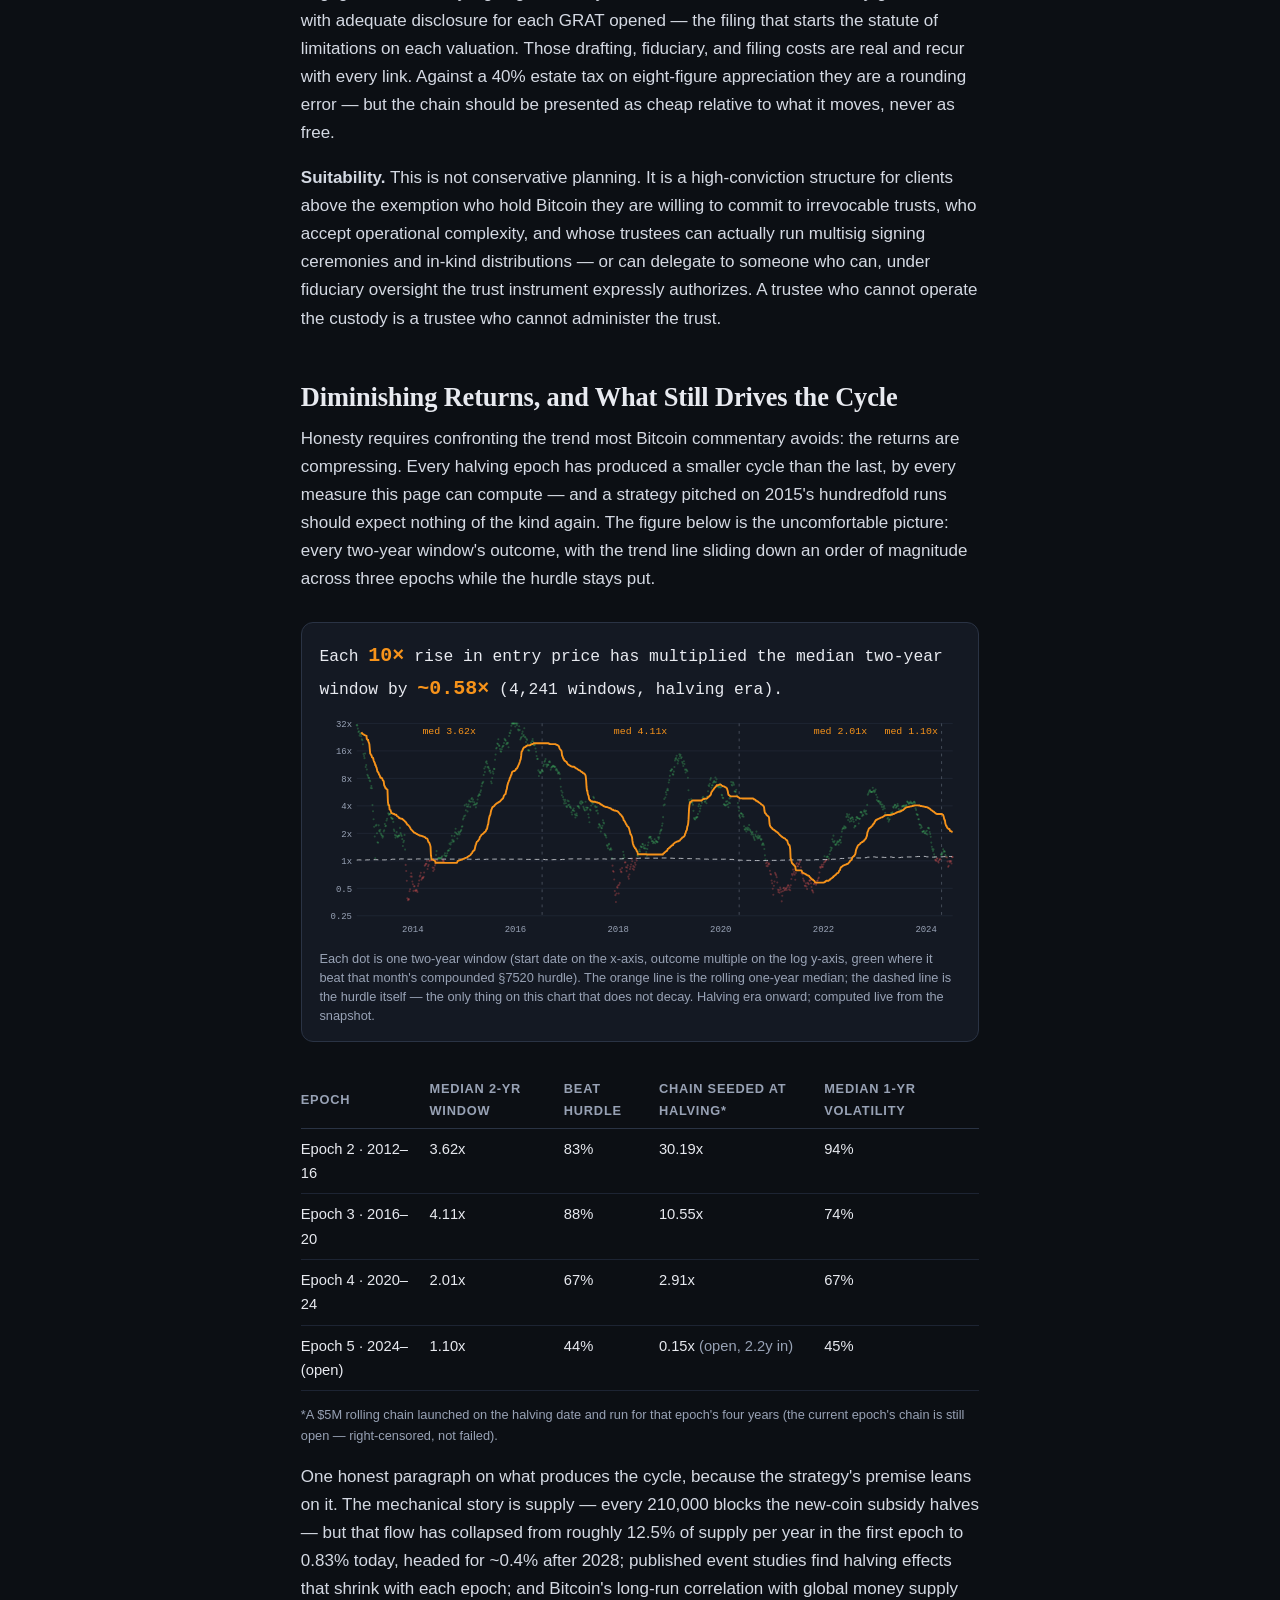
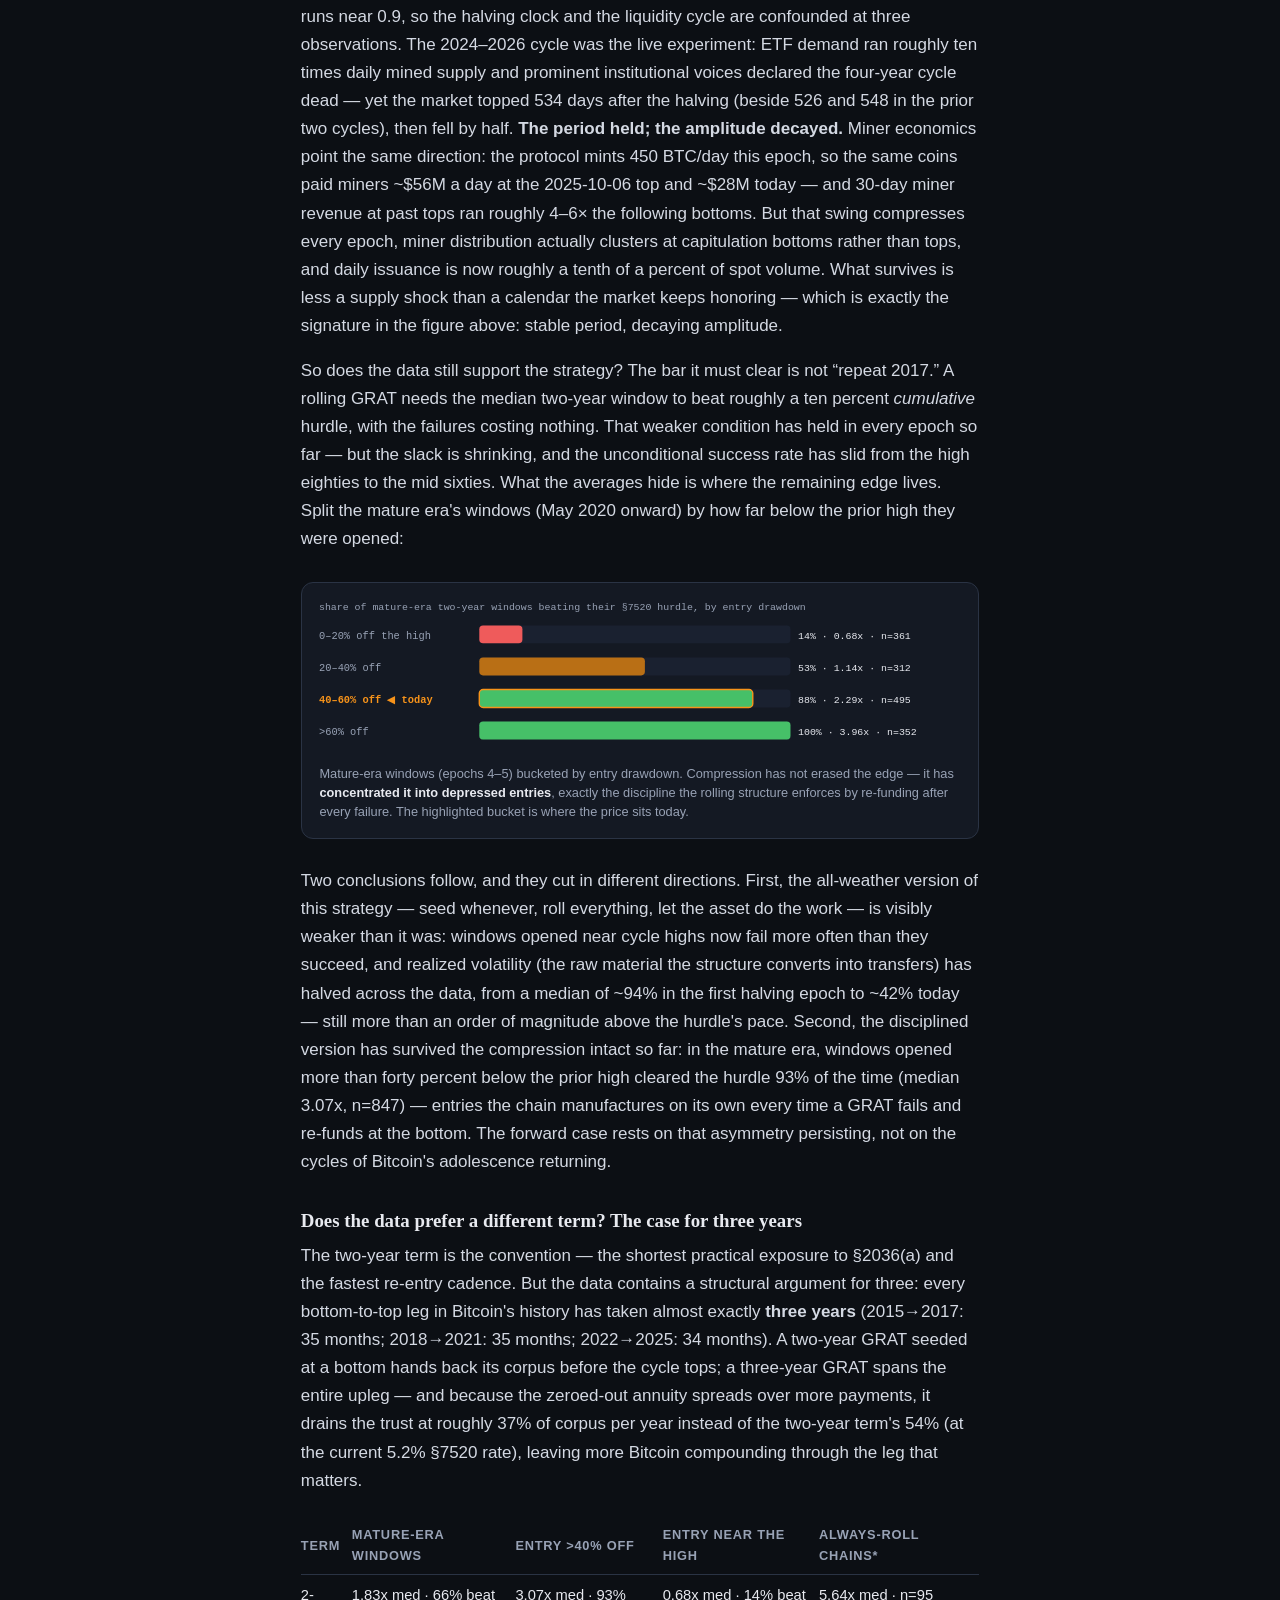
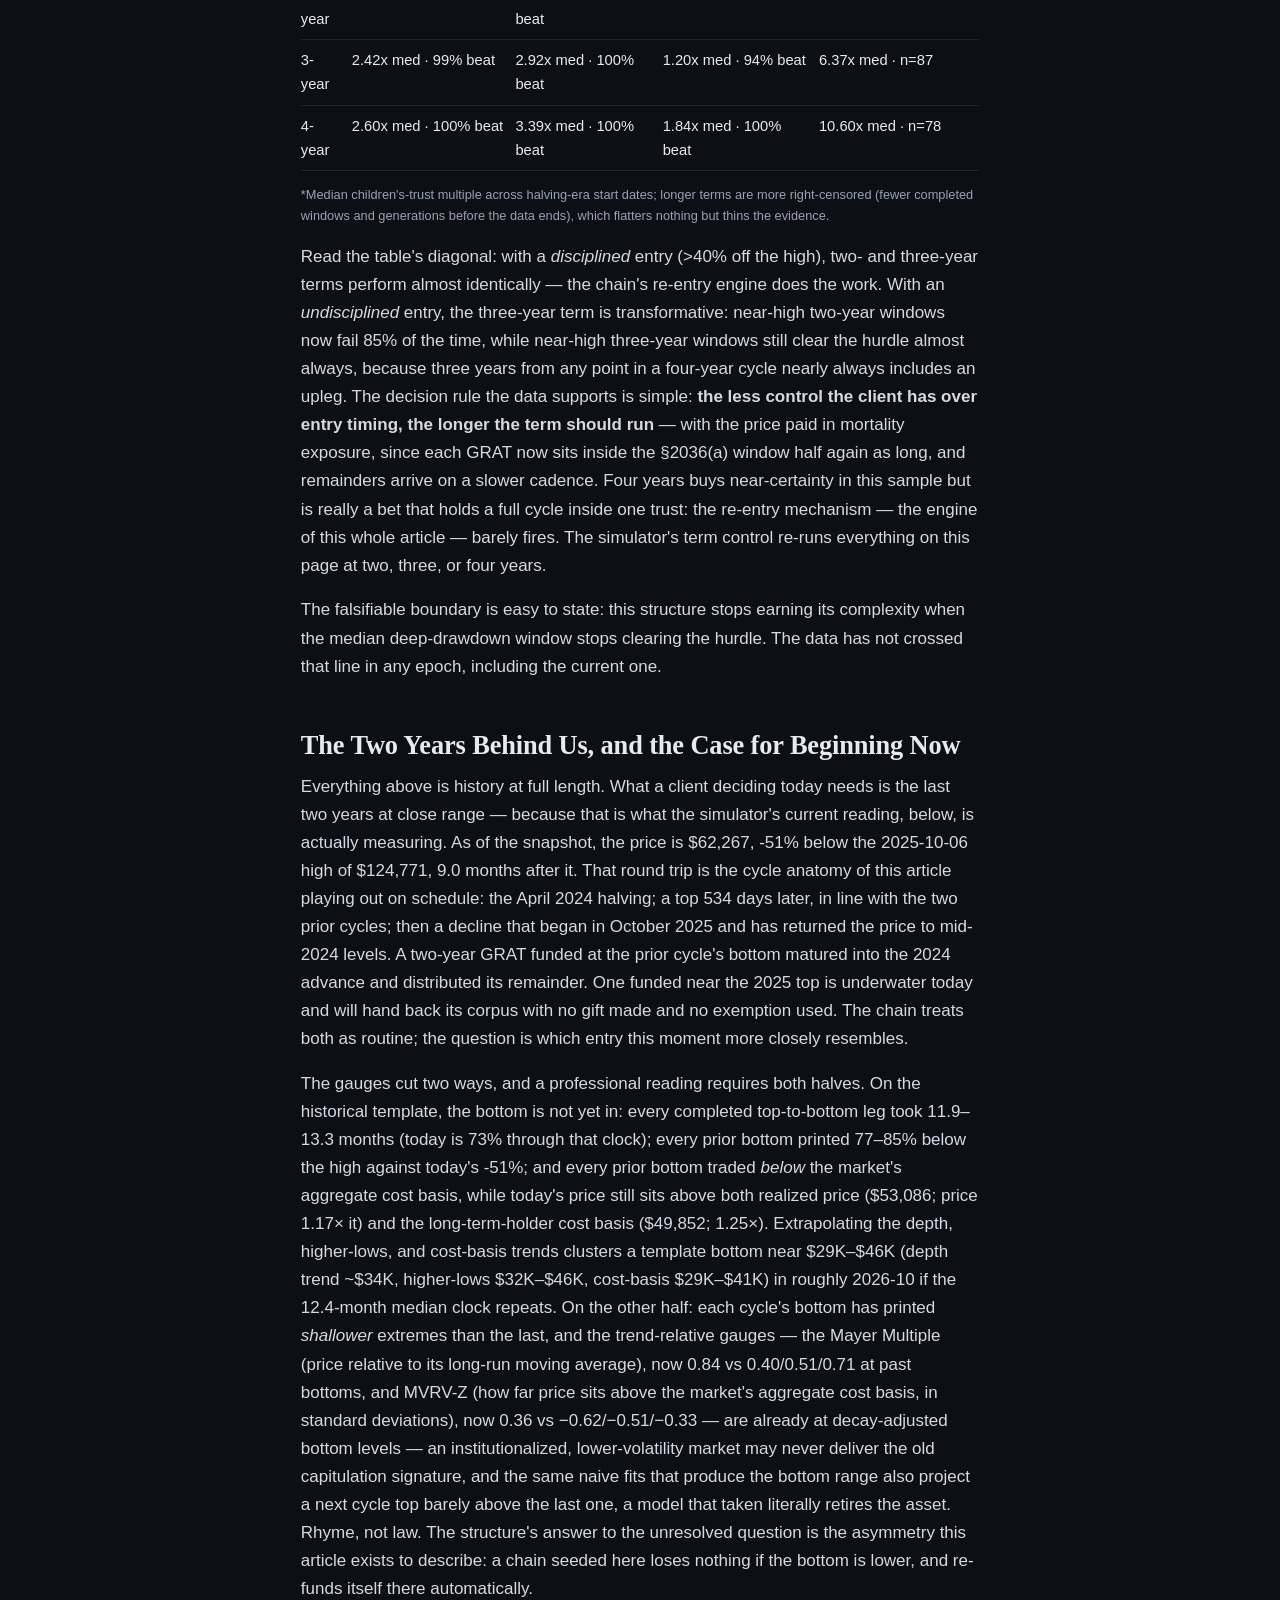
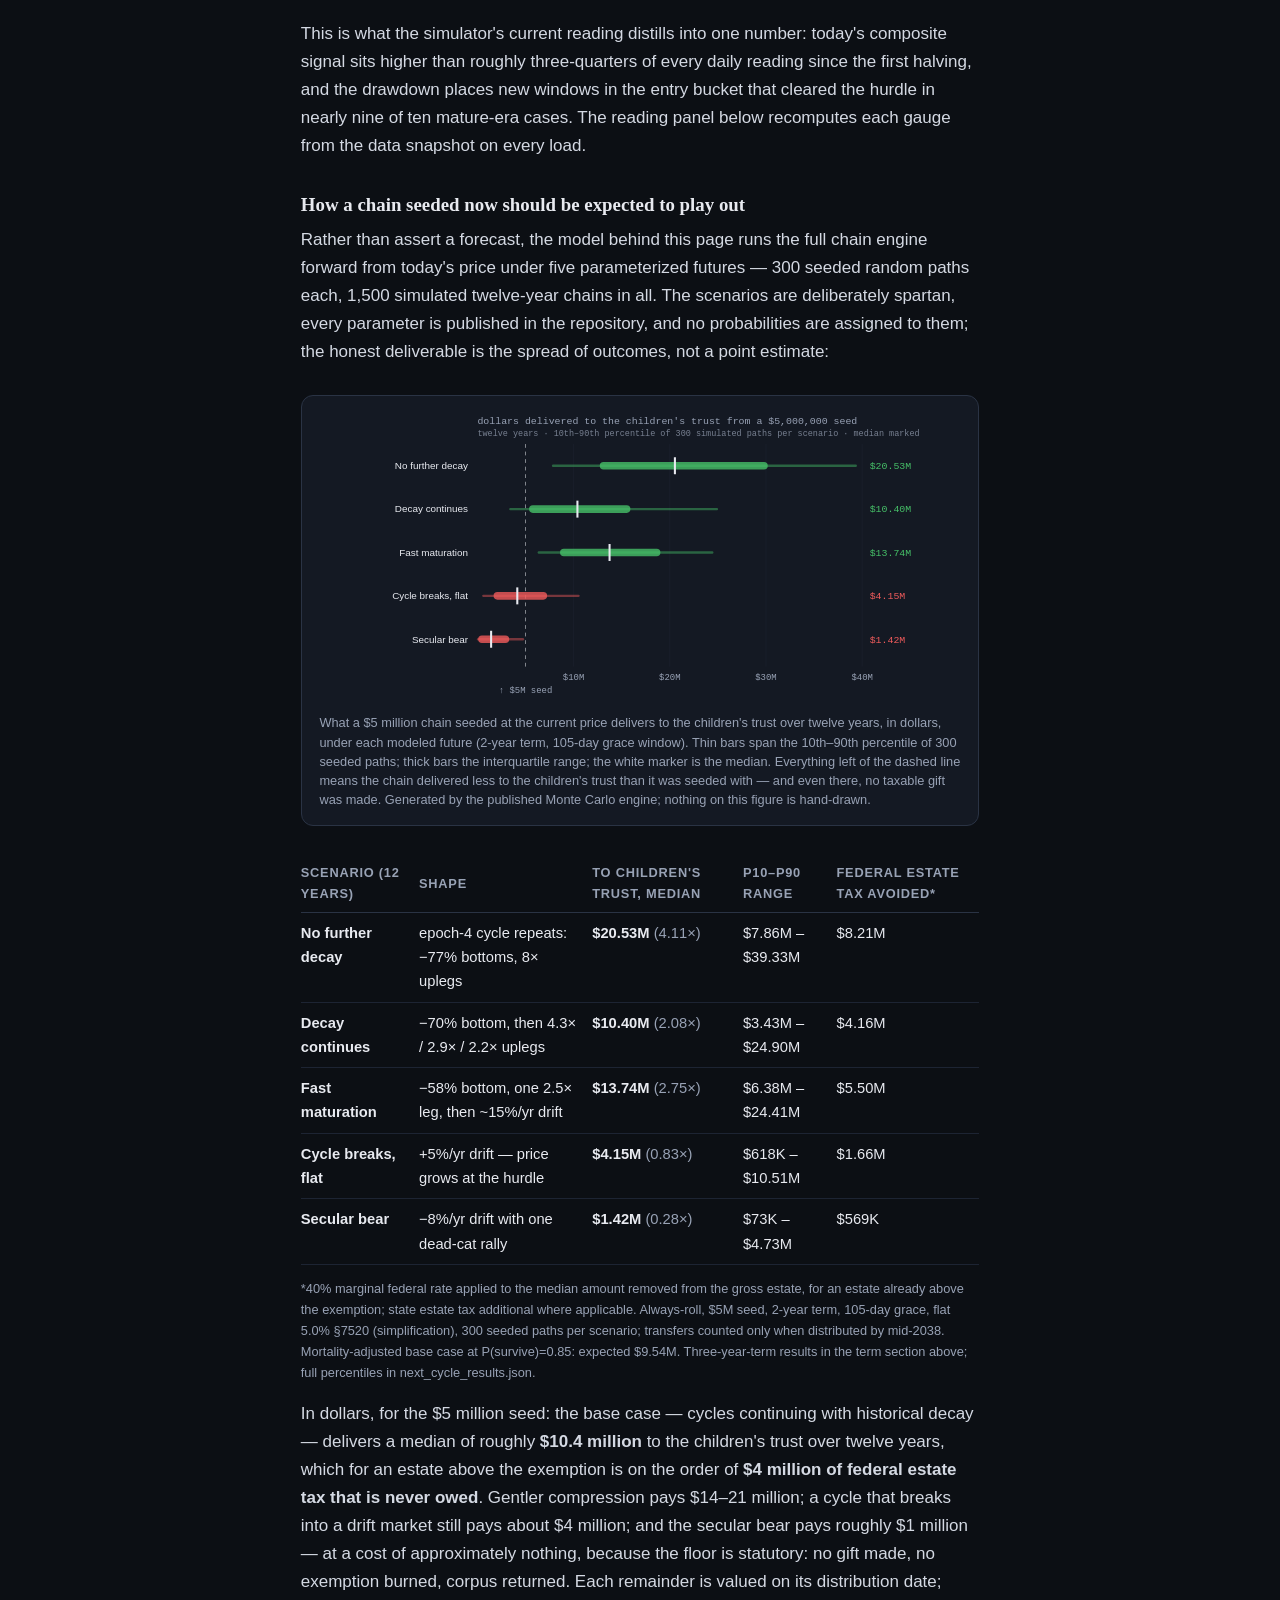
==== commit 90610e6d: "Final preflight: fix worked-example math (2.67M zeroes at 4.6%), commutation and chose-in-action mis" ====
--- a/index.html
+++ b/index.html
@@ -28,21 +28,21 @@
   <p style="border:1px solid var(--line,#444); border-left:3px solid var(--muted,#888); border-radius:4px; padding:.6em .9em; font-size:.85em; color:var(--muted,#888); margin-bottom:1.5em;"><b>Data note:</b> Everything on this page &mdash; prices, on-chain metrics, and simulator results &mdash; runs on a market-data snapshot refreshed automatically each day. The data shown runs through <b id="data-note-date">July 7, 2026</b> (last BTC close: <span id="data-note-price">$63,289</span>). Figures do not reflect intraday moves or &sect;7520 rate changes after that date.</p>
   <h1>The Hurdle Is 5.2 Percent. The Asset Is Bitcoin.</h1>
   <p class="standfirst">How a chain of rolling, zeroed-out GRATs converts Bitcoin's violent drawdowns into systematic, gift-tax-free transfers &mdash; compounding appreciation out of the taxable estate two years at a time.</p>
-  <p>The federal wealth-transfer system prices every gift against one number: the &sect;7520 rate &mdash; 5.2% as of July 2026, reset monthly by the IRS. Beat that hurdle inside a properly built trust, and everything above it passes to the next generation free of gift and estate tax. Bitcoin has beaten it in the overwhelming majority of two-year windows in its history, and in nearly nine of ten opened deep in a drawdown &mdash; though the margin compresses as the asset matures. Both numbers are quantified below, and the simulator holds every run to each funding month&rsquo;s actual rate. When Bitcoin misses, the structure loses nothing: no exemption consumed, no gift beyond the near-zero one the regulations force. The coins come home and try again at a lower price.</p>
+  <p>The federal wealth-transfer system prices every retained-interest transfer against one number: the &sect;7520 rate &mdash; 5.2% as of July 2026, reset monthly by the IRS. Beat that hurdle inside a properly built trust, and everything above it passes to the next generation free of gift and estate tax. Bitcoin has cleared it in most two-year windows of its existence &mdash; nearly nine of ten among windows opened deep in a drawdown &mdash; though the margin compresses as the asset matures. Both numbers are quantified below, and the simulator holds every run to each funding month's actual rate. When Bitcoin misses, the structure loses nothing: no exemption consumed, no gift beyond the near-zero one prudent practice reports. The coins come home and try again at a lower price.</p>
   <p>That asymmetry is the whole argument. The rest of this article is the machinery.</p>
 </section>
 
 <section class="prose" id="the-problem-conventional-planning-gets-wrong">
   <h2>The Problem Conventional Planning Gets Wrong</h2>
   <p>The client this strategy serves already exists in large numbers: the long-term holder with a low-basis position now worth millions. Selling triggers a punishing capital gains bill. Holding until death earns the heirs a basis step-up under I.R.C. &sect;1014 &mdash; solving the income tax problem &mdash; but leaves the entire appreciated position inside the gross estate, exposed to a 40% federal estate tax above the exemption &mdash; $15 million per person in 2026, as set by the 2025 tax legislation. The holder is locked in both directions.</p>
-  <p>Bitcoin compounds the difficulty because it is a bearer asset. Whoever controls the private keys controls the property. A balance on an exchange is not Bitcoin; it is a contractual claim against a custodian, and that claim behaves badly at exactly the moments estate planning exists for &mdash; platforms freeze accounts at notice of death, generally will not retitle accounts to a trust, and reserve the right to restrict access in their terms of service. The technical literature has said this plainly for a decade: the standard reference on Bitcoin&rsquo;s architecture calls <em>survivability</em> &mdash; keeping funds reachable through the key holder&rsquo;s incapacity or death &mdash; an often-overlooked security consideration, warns that families are frequently &ldquo;completely unaware&rdquo; the coins even exist, and recommends precisely the pairing this article builds on: multisignature access plus estate planning through counsel who understands digital assets (Andreas M. Antonopoulos &amp; David A. Harding, <em>Mastering Bitcoin</em> 308 (3d ed. 2023)).</p>
+  <p>Bitcoin compounds the difficulty because it is a bearer asset. Whoever controls the private keys controls the property. A balance on an exchange is not Bitcoin; it is a contractual claim against a custodian, and that claim behaves badly at exactly the moments estate planning exists for &mdash; platforms freeze accounts at notice of death, generally will not retitle accounts to a trust, and reserve the right to restrict access in their terms of service. The technical literature has said this plainly for a decade: the standard reference on Bitcoin's architecture calls <em>survivability</em> &mdash; keeping funds reachable through the key holder's incapacity or death &mdash; an often-overlooked security consideration, warns that families are frequently &ldquo;completely unaware&rdquo; the coins even exist, and recommends precisely the pairing this article builds on: multisignature access plus estate planning through counsel who understands digital assets (Andreas M. Antonopoulos &amp; David A. Harding, <em>Mastering Bitcoin</em> 308 (3d ed. 2023)).</p>
   <p>Conventional planners mishandle this asset in two predictable ways. Some treat the volatility as disqualifying and steer the client away entirely. Others accept the asset but wrap it &mdash; in a custodial account or a spot ETF &mdash; severing the client from the property itself. Both responses miss the central point: inside the right structure, the volatility is not the obstacle. It is the input.</p>
 </section>
 
 <section class="prose" id="the-instrument-a-zeroed-out-two-year-grat">
   <h2>The Instrument: A Zeroed-Out Two-Year GRAT</h2>
   <p>A grantor retained annuity trust is an irrevocable trust into which the grantor transfers assets while retaining a fixed annuity for a set term. Under I.R.C. &sect;2702(b), that retained annuity is a qualified interest, and its present value &mdash; discounted at the &sect;7520 rate &mdash; is subtracted from the transfer when computing the taxable gift. Following <em>Walton v. C.I.R.</em>, 115 T.C. 589 (2000), and the IRS's acquiescence in Notice 2003-72, the annuity can be set high enough that the computed gift is zero. This is the zeroed-out, or <em>Walton</em>, GRAT.</p>
-  <p>The deal it strikes is simple. If the trust assets outperform the &sect;7520 rate over the term, everything above the hurdle passes to the remainder beneficiaries free of gift and estate tax. If they underperform, the annuity simply returns the principal to the grantor &mdash; no transfer occurs, but also no loss: no gift was made and no lifetime exemption was used.</p>
+  <p>The deal it strikes is simple. If the trust assets outperform the &sect;7520 rate over the term, everything above the hurdle passes to the remainder beneficiaries free of gift and estate tax. If they underperform, the annuity simply returns the principal to the grantor &mdash; no transfer occurs, but also no loss: no gift beyond the negligible one reported at funding, and no lifetime exemption used.</p>
   <p>The mechanics that matter are in the regulations. The annuity must actually be paid, annually, from income or principal (Treas. Reg. &sect;25.2702-3(b)(1)); the trust cannot satisfy it with a note (Treas. Reg. &sect;25.2702-3(d)(6)(i)); and payments may escalate up to 20% per year (Treas. Reg. &sect;25.2702-3(b)(1)(ii)). Those rules are why long-term GRATs punish volatile assets: in a year when the asset falls 60% &mdash; as Bitcoin did in 2014, 2018, and 2022 &mdash; the trustee must still pay the fixed annuity, liquidating corpus at the bottom. A two-year term confines each bet to a discrete window and never asks the trust to survive a full cycle.</p>
 </section>
 
@@ -66,7 +66,7 @@
     <div class="sweep-status" id="motion-live" style="margin:0.3rem 0 0.5rem"></div>
     <div class="chart" id="motion-chart"></div>
     <figcaption><span id="motion-summary"></span> Each new bar is a new derivation path from the same
-    seed &mdash; <span style="font-family:var(--mono)">m/48'/0'/n'</span> flashes at funding &mdash;
+    seed &mdash; <span style="font-family:var(--mono)">m/48'/0'/n'/2'</span> flashes at funding &mdash;
     spawned by its parent's annuity payment. Bars turn <span style="color:var(--green)">green</span>
     when the term ends and the remainder flows to the children's trust,
     <span style="color:var(--red)">red</span> when a trust exhausts gracefully and its corpus
@@ -109,30 +109,30 @@
 
 <section class="prose" id="one-grat-by-the-numbers">
   <h2>One GRAT, by the Numbers</h2>
-  <p>Assume a client funds GRAT No. 1 with $5 million of Bitcoin &mdash; 100 BTC at $50,000 &mdash; during a post-cycle correction. Zeroed out at a hypothetical 4.6% &sect;7520 rate over a two-year term, the grantor must receive back approximately $2.65 million in each of two years (with a modest adjustment available under the 20% escalation rule, Treas. Reg. &sect;25.2702-3(b)(1)(ii)). The taxable gift is zero.</p>
+  <p>Assume a client funds GRAT No. 1 with $5 million of Bitcoin &mdash; 100 BTC at $50,000 &mdash; during a post-cycle correction. Zeroed out at a hypothetical 4.6% &sect;7520 rate over a two-year term, the grantor must receive back approximately $2.67 million in each of two years (with a modest adjustment available under the 20% escalation rule, Treas. Reg. &sect;25.2702-3(b)(1)(ii)). The taxable gift is zero.</p>
   <table>
     <thead>
       <tr><th>Year</th><th>BTC price</th><th>GRAT value</th><th>Annuity paid</th><th>Action</th></tr>
     </thead>
     <tbody>
       <tr><td>Year 0</td><td>$50,000</td><td>$5.0M (100 BTC)</td><td>&mdash;</td><td>Fund GRAT No. 1</td></tr>
-      <tr><td>Year 1</td><td>$65,000</td><td>$6.5M</td><td>$2.65M (~40.8 BTC)</td><td>Annuity paid in kind; the 40.8 BTC re-fund GRAT No. 2</td></tr>
-      <tr><td>Year 2</td><td>$90,000</td><td>~$5.3M</td><td>$2.65M (~29.4 BTC)</td><td>Final annuity; the 29.4 BTC re-fund GRAT No. 3</td></tr>
-      <tr><td>Remainder</td><td>$90,000</td><td>~29.8 BTC &times; $90K = $2.68M</td><td>&mdash;</td><td>Passes gift- and estate-tax-free to the children's trust</td></tr>
+      <tr><td>Year 1</td><td>$65,000</td><td>$6.5M</td><td>$2.67M (~41.1 BTC)</td><td>Annuity paid in kind; the 41.1 BTC re-fund GRAT No. 2</td></tr>
+      <tr><td>Year 2</td><td>$90,000</td><td>~$5.3M</td><td>$2.67M (~29.7 BTC)</td><td>Final annuity; the 29.7 BTC re-fund GRAT No. 3</td></tr>
+      <tr><td>Remainder</td><td>$90,000</td><td>~29.2 BTC &times; $90K = $2.62M</td><td>&mdash;</td><td>Passes gift- and estate-tax-free to the children's trust</td></tr>
     </tbody>
   </table>
-  <p>One trust, one cycle leg, roughly $2.68 million moved out of the estate with zero gift tax and zero exemption used &mdash; while every coin paid back to the grantor is already at work in the next link of the chain.</p>
-  <p>Now run the failure case. GRAT No. 2 holds 40.8 BTC funded at $65,000 ($2.65 million), and Bitcoin falls to $30,000 mid-term. The trust is worth $1.22 million &mdash; less than the remaining annuity obligation &mdash; so it pays everything back to the grantor and terminates. No remainder, no gift, no tax consequence of any kind. The grantor re-funds at the $30,000 valuation, and when the price recovers to $80,000, the successor GRAT captures a 167% move above a hurdle that was set at the bottom. The crash amplified the strategy.</p>
+  <p>One trust, one cycle leg, roughly $2.6 million moved out of the estate with zero gift tax and zero exemption used &mdash; while every coin paid back to the grantor is already at work in the next link of the chain.</p>
+  <p>Now run the failure case. GRAT No. 2 holds 41.1 BTC funded at $65,000 ($2.67 million), and Bitcoin falls to $30,000 mid-term. The trust is worth $1.23 million &mdash; less than the remaining annuity obligation &mdash; so the scheduled annuity payments consume the entire corpus and the GRAT exhausts with no remainder (the regulations prohibit commuting the annuity to unwind early, Treas. Reg. &sect;25.2702-3(d)(5)). No remainder, no new gift, no exemption consumed. The grantor re-funds at the $30,000 valuation, and when the price recovers to $80,000, the successor GRAT captures a 167% move above a hurdle that was set at the bottom. The crash amplified the strategy.</p>
 </section>
 
 <section class="prose" id="operational-reality-keys-vaults-and-the-105-day-lever">
   <h2>Operational Reality: Keys, Vaults, and the 105-Day Lever</h2>
   <h3>In-kind annuities and the grace window</h3>
   <p>Every payment in the chain should move in Bitcoin, not dollars. An in-kind annuity is valued at fair market value on the date of distribution, triggers no recognition under Rev. Rul. 85-13, and never forces the trustee to sell into a drawdown. Consistent use of a recognized pricing source &mdash; for example, the CME CF Bitcoin Reference Rate at a fixed daily time &mdash; keeps each valuation defensible.</p>
-  <p>The regulations then hand the trustee a free option most planners never use: Treas. Reg. &sect;25.2702-3(b)(4) permits each annuity payment to be made up to 105 days after its due date. Within that window, paying on a local price high means fewer coins leave the trust to satisfy the fixed dollar obligation. In historical backtests this single lever &mdash; no structural change, no cost &mdash; improved aggregate transfers across a rolling chain by roughly 11% &mdash; and the simulator below recomputes this lever live on whatever chain you configure (see the 105-day lever card).</p>
-  <p>Practitioners will notice one standard refinement deliberately absent: a &sect;675(4)(C) power to substitute assets of equivalent value &mdash; the immunization play that swaps cash or bonds into a GRAT sitting deep in the money mid-term, locking the remainder before the asset can round-trip. The model excludes it for two reasons. Modeling the chain without immunization is the conservative choice: disciplined use of a swap power can only improve the outcomes shown. And the play requires equal-value liquid assets outside the trust &mdash; exactly what the concentrated, low-basis holder this article describes typically lacks. Where the liquidity exists, the swap power belongs in the instrument.</p>
+  <p>The regulations then hand the trustee a free option most planners never use: Treas. Reg. &sect;25.2702-3(b)(4) permits each annuity payment to be made up to 105 days after its due date. Within that window, paying on a local price high means fewer coins leave the trust to satisfy the fixed dollar obligation. In historical backtests, paying at each window's best price &mdash; a hindsight upper bound, since no trustee times a window perfectly &mdash; improved aggregate transfers across a rolling chain by roughly 11%; the simulator below recomputes the same upper bound live on whatever chain you configure (see the 105-day lever card).</p>
+  <p>Practitioners will notice one standard refinement deliberately absent from the model: the &sect;675(4)(C) power to substitute assets of equivalent value. The power itself belongs in every instrument &mdash; holding it costs nothing, it is a standard drafting anchor for the wholly-grantor-trust status on which the chain's Rev. Rul. 85-13 non-recognition treatment depends, and Rev. Rul. 2008-22 confirms that retaining it causes no estate inclusion. What the model omits is the immunization play the power enables: swapping cash or bonds into a GRAT sitting deep in the money mid-term, locking the remainder before the asset can round-trip. That play requires equal-value liquid assets outside the trust &mdash; exactly what the concentrated, low-basis holder this article describes typically lacks &mdash; and modeling the chain without it is the conservative choice: disciplined use of a swap power can only improve the outcomes shown.</p>
   <h3>One seed, thirty vaults</h3>
-  <p>Each GRAT in the chain is a separate irrevocable trust and needs its own titled custody: a multisignature vault owned by that GRAT (&ldquo;2026 GRAT No.&nbsp;1 Vault&rdquo;), typically a 2-of-3 quorum split among the trustee, an independent co-signer, and a collaborative custody provider that holds one key but can never move funds unilaterally (on multisignature scripts and multisig governance, see <em>Mastering Bitcoin</em>, chs. 7 and 13). Funding, each annuity, and the remainder distribution are all on-chain transactions &mdash; publicly timestamped, with the transaction ID serving as a transfer record more auditable than any brokerage letter.</p>
+  <p>Each GRAT in the chain is a separate irrevocable trust and needs its own titled custody: a multisignature vault owned by that GRAT (&ldquo;2026 GRAT No.&nbsp;1 Vault&rdquo;), typically a 2-of-3 quorum split among the trustee, an independent co-signer, and a collaborative custody provider that holds one key but can never move funds unilaterally (on multisignature scripts and multisig governance, see <em>Mastering Bitcoin</em> chs. 7 and 13). Funding, each annuity, and the remainder distribution are all on-chain transactions &mdash; publicly timestamped, with the transaction ID serving as a transfer record more auditable than any brokerage letter.</p>
   <p>The obvious objection &mdash; that a thirty-GRAT chain implies an unmanageable drawer of hardware &mdash; misunderstands how Bitcoin keys work. Under BIP-32 hierarchical deterministic derivation, a single seed produces an effectively unlimited tree of cryptographically independent child keys, one derivation path per GRAT &mdash; the same branch-per-subsidiary pattern the technical literature describes for corporate treasuries (<em>Mastering Bitcoin</em> ch. 5). Thirty vaults require three hardware devices &mdash; one per signer &mdash; plus a descriptor registry mapping each trust to its path and quorum. A leaked child key stays contained to its derivation path under hardened derivation; a compromised <em>seed</em> is the event that matters &mdash; it reproduces every vault key for that signer &mdash; which is precisely why the 2-of-3 quorum exists: even a fully compromised seed cannot move funds alone. A replacement device initialized from the same seed reproduces every vault.</p>
   <figure class="livefig" id="vault-figure">
     <svg viewBox="0 0 680 318" role="img" aria-label="Three signers, one derivation tree, many vaults" font-family="var(--mono)">
@@ -162,9 +162,9 @@
         <path d="M 296 104 C 340 112, 350 140, 384 144" opacity="0.4"/>
         <path d="M 296 148 C 340 160, 350 185, 384 192" opacity="0.4"/>
       </g>
-      <text x="300" y="48" fill="var(--muted)" font-size="9.5">m/48'/0'/0'</text>
-      <text x="300" y="92" fill="var(--muted)" font-size="9.5">m/48'/0'/1'</text>
-      <text x="300" y="136" fill="var(--muted)" font-size="9.5">m/48'/0'/n'</text>
+      <text x="300" y="48" fill="var(--muted)" font-size="9.5">m/48'/0'/0'/2'</text>
+      <text x="300" y="92" fill="var(--muted)" font-size="9.5">m/48'/0'/1'/2'</text>
+      <text x="300" y="136" fill="var(--muted)" font-size="9.5">m/48'/0'/n'/2'</text>
       <!-- vault grid (right) -->
       <text x="384" y="24" fill="var(--muted)" font-size="11" font-family="var(--sans)" font-weight="600" letter-spacing="1">A VAULT PER GRAT, 2-OF-3 EACH</text>
       <g>
@@ -212,7 +212,7 @@
   trustee's signing ceremony is identical for vault one and vault thirty. The structure that looks
   exotic scales; the structure that looks familiar does not.</p>
   <h3>Why custodial and ETF wrappers break it</h3>
-  <p>None of this can be executed on an exchange. A custodial balance is a claim, not property; the trustee cannot exercise dominion and control over an IOU, most platforms will not retitle accounts to a trust entity, and accounts freeze at notice of death &mdash; mid-term, with annuities still owed. A spot Bitcoin ETF works mechanically for the two-year term but fails the remainder, which is the entire point of the exercise: the children's trust holds for decades, compounding an expense ratio and a sponsor-plus-custodian counterparty stack, and because retail shares cannot be redeemed in kind, eventually converting to actual Bitcoin means a sale &mdash; precisely the recognition event the grantor trust architecture exists to avoid. Self-custodied coins move from grantor vault to GRAT vault to children's trust vault with no sale at any step.</p>
+  <p>None of this can be executed on an exchange. A custodial balance is a claim against the platform, not the bitcoin itself; the trustee's reach ends where the platform's terms of service say it does, and the freeze-and-retitling failures described earlier now land mid-term, with annuities still owed. A spot Bitcoin ETF works mechanically for the two-year term but fails the remainder, which is the entire point of the exercise: the children's trust holds for decades, compounding an expense ratio and a sponsor-plus-custodian counterparty stack, and because retail shares cannot be redeemed in kind, eventually converting to actual Bitcoin means a sale &mdash; precisely the recognition event the grantor trust architecture exists to avoid. Self-custodied coins move from grantor vault to GRAT vault to children's trust vault with no sale at any step.</p>
 </section>
 
 <section class="prose" id="the-honest-risks">
@@ -220,9 +220,9 @@
   <p><strong>Mortality.</strong> If the grantor dies during a term, I.R.C. &sect;2036(a) pulls GRAT assets back into the gross estate &mdash; a risk the Ninth Circuit confirmed is real in <em>Badgley v. United States</em>, 957 F.3d 969 (9th Cir. 2020). Two-year terms keep each exposure window short, but the risk cannot be engineered to zero; a life insurance hedge in an irrevocable trust is the standard complement.</p>
   <p><strong>Legislation.</strong> Recurring proposals &mdash; including in recent administration budget requests &mdash; would impose a ten-year minimum GRAT term and ban zeroed-out structures. Nothing has been enacted as of this writing, but either change would break new chains. The window is open, not guaranteed.</p>
   <p><strong>GST and the ETIP.</strong> During each GRAT term the trust sits inside an estate tax inclusion period under I.R.C. &sect;2642(f): no generation-skipping exemption allocation is effective until the term ends, and allocation at that point is measured against the appreciated value &mdash; ruinously expensive for a GRAT that worked. The clean architecture routes GRAT remainders to a children's trust and runs dynasty-level GST planning on a separate, directly exemption-funded track.</p>
-  <p><strong>The gift is near zero, not zero.</strong> Because a zeroed-out annuity rate necessarily exceeds the &sect;7520 rate, the exhaustion test of Treas. Reg. &sect;25.7520-3(b)(2) treats the corpus as potentially depleted before the final payment, leaving a small but nonzero reportable gift. The planner should model the economic remainder &mdash; what actually passes at real prices &mdash; rather than rely on the actuarial one.</p>
-  <p><strong>Administrative failure.</strong> The one failure mode that is not graceful is operational. An annuity payment that is missed, made beyond the 105-day regulatory window, or satisfied with a note (expressly prohibited, Treas. Reg. &sect;25.2702-3(d)(6)(i)) jeopardizes the qualification of the retained interest under I.R.C. &sect;2702 &mdash; and an unqualified retained interest is valued at zero, converting the entire funding into a taxable gift at the original transfer value. That is the outcome the whole structure exists to avoid, and it is why trustee operational competence is a legal requirement rather than a convenience: the signing ceremony has a statutory deadline. Each GRAT&rsquo;s near-zero gift should also be reported on a timely Form 709 with adequate disclosure, starting the statute of limitations on the valuation.</p>
-  <p><strong>Costs.</strong> The &ldquo;failure costs nothing&rdquo; asymmetry is a statement about tax, not administration. A twelve-year chain means ten to fifteen trust instruments, a trustee and co-signers who must execute every signing ceremony, defensible valuations, and a gift-tax return with adequate disclosure for each GRAT opened. Those drafting, fiduciary, and filing costs are real and recur with every link. Against a 40% estate tax on eight-figure appreciation they are a rounding error &mdash; but the chain should be presented as cheap relative to what it moves, never as free.</p>
+  <p><strong>The gift is near zero, not zero.</strong> Prudent practice targets a small but nonzero reportable gift rather than exactly zero &mdash; both to blunt any IRS argument under the exhaustion test of Treas. Reg. &sect;25.7520-3(b)(2), whose application to fixed-term <em>Walton</em> annuities is contested, and to give the Form 709 adequate-disclosure clock a valuation to run against. The planner should model the economic remainder &mdash; what actually passes at real prices &mdash; rather than rely on the actuarial one.</p>
+  <p><strong>Administrative failure.</strong> The one failure mode that is not graceful is operational. An annuity payment that is missed, made beyond the 105-day regulatory window, or satisfied with a note (expressly prohibited, Treas. Reg. &sect;25.2702-3(d)(6)(i)) jeopardizes the qualification of the retained interest under I.R.C. &sect;2702 &mdash; and an unqualified retained interest is valued at zero, converting the entire funding into a taxable gift at the original transfer value. That is the outcome the whole structure exists to avoid, and it is why trustee operational competence is a legal requirement rather than a convenience: the signing ceremony has a statutory deadline.</p>
+  <p><strong>Costs.</strong> The &ldquo;failure costs nothing&rdquo; asymmetry is a statement about tax, not administration. A twelve-year chain means ten to fifteen trust instruments, trustee and co-signer engagement for every signing ceremony, defensible valuations, and a timely gift-tax return with adequate disclosure for each GRAT opened &mdash; the filing that starts the statute of limitations on each valuation. Those drafting, fiduciary, and filing costs are real and recur with every link. Against a 40% estate tax on eight-figure appreciation they are a rounding error &mdash; but the chain should be presented as cheap relative to what it moves, never as free.</p>
   <p><strong>Suitability.</strong> This is not conservative planning. It is a high-conviction structure for clients above the exemption who hold Bitcoin they are willing to commit to irrevocable trusts, who accept operational complexity, and whose trustees can actually run multisig signing ceremonies and in-kind distributions &mdash; or can delegate to someone who can, under fiduciary oversight the trust instrument expressly authorizes. A trustee who cannot operate the custody is a trustee who cannot administer the trust.</p>
 </section>
 
@@ -265,7 +265,7 @@
   rather than tops, and daily issuance is now roughly a tenth of a percent of spot volume. What
   survives is less a supply shock than a calendar the market keeps honoring &mdash; which is exactly
   the signature in the figure above: stable period, decaying amplitude.</p>
-  <p>So does the data still support the strategy? The bar it must clear is not "repeat 2017." A rolling
+  <p>So does the data still support the strategy? The bar it must clear is not &ldquo;repeat 2017.&rdquo; A rolling
   GRAT needs the median two-year window to beat roughly a ten percent <em>cumulative</em> hurdle, with
   the failures costing nothing. That weaker condition has held in every epoch so far &mdash; but the
   slack is shrinking, and the unconditional success rate has slid from the high eighties to the mid
@@ -302,7 +302,7 @@
     </thead>
     <tbody id="term-table"><tr><td colspan="5">computing&hellip;</td></tr></tbody>
   </table>
-  <p style="font-size:0.8rem;color:var(--muted);margin-top:-0.6rem">*Median dynasty multiple across
+  <p style="font-size:0.8rem;color:var(--muted);margin-top:-0.6rem">*Median children's-trust multiple across
   halving-era start dates; longer terms are more right-censored (fewer completed windows and
   generations before the data ends), which flatters nothing but thins the evidence.</p>
   <p>Read the table's diagonal: with a <em>disciplined</em> entry (&gt;40% off the high), two- and
@@ -328,7 +328,7 @@
   years at close range &mdash; because that is what the simulator's current reading, below, is
   actually measuring. <span id="c-now">&hellip;</span> That round trip is the cycle anatomy of this
   article playing out on schedule: the April 2024 halving; a top 534 days later, in line with the two
-  prior cycles; then a decline now eight months old that has returned the price to mid-2024 levels. A
+  prior cycles; then a decline that began in October 2025 and has returned the price to mid-2024 levels. A
   two-year GRAT funded at the prior cycle's bottom matured into the 2024 advance and distributed its
   remainder. One funded near the 2025 top is underwater today and will hand back its corpus with no
   gift made and no exemption used. The chain treats both as routine; the question is which entry this
@@ -343,7 +343,7 @@
   clusters a template bottom near <span id="c-range">&hellip;</span> in roughly
   <span id="c-when">&hellip;</span>. On the other half: each cycle's bottom has printed
   <em>shallower</em> extremes than the last, and the trend-relative gauges &mdash; the Mayer Multiple (price relative to its long-run moving average), now
-  <span id="c-mayer">&hellip;</span>, and MVRV-Z (how far price sits above the market&rsquo;s aggregate cost basis, in standard deviations), now <span id="c-mvrv">&hellip;</span> &mdash; are already at
+  <span id="c-mayer">&hellip;</span>, and MVRV-Z (how far price sits above the market's aggregate cost basis, in standard deviations), now <span id="c-mvrv">&hellip;</span> &mdash; are already at
   decay-adjusted bottom levels &mdash; an institutionalized, lower-volatility market may never deliver
   the old capitulation signature, and the same naive fits that produce the bottom range also project a
   next cycle top barely above the last one, a model that taken literally retires the asset. Rhyme, not
@@ -368,7 +368,7 @@
     trust over twelve years, in dollars, under each modeled future (2-year term, 105-day grace
     window). Thin bars span the 10th&ndash;90th percentile of 300 seeded paths; thick bars the
     interquartile range; the white marker is the median. Everything left of the dashed line means
-    the seed came back without a completed transfer &mdash; and without a taxable gift. Generated
+    the chain delivered less to the children's trust than it was seeded with &mdash; and even there, no taxable gift was made. Generated
     by the published Monte Carlo engine; nothing on this figure is hand-drawn.</figcaption>
   </figure>
   <table>
@@ -534,7 +534,7 @@
         </div>
       </div>
       <div class="ctl">
-        <label class="name">Grace window (Treas. Reg. 25.2702-3(b)(4))</label>
+        <label class="name">Grace window (Treas. Reg. &sect;25.2702-3(b)(4))</label>
         <div class="row">
           <input type="range" id="grace-slider" min="0" max="105" step="105" value="0">
           <span class="readout" id="grace-readout">pay on due date</span>
@@ -631,14 +631,19 @@
       practices, multisig governance, and the survivability principle, at 308, recommending multisignature
       access paired with estate planning).</li>
     <li><strong>Conservation invariant.</strong> Every chain certifies that the BTC funded into GRAT No. 1
-      equals dynasty remainders + coins still in trust at the data horizon + coins returned to the grantor
+      equals children's-trust remainders + coins still in trust at the data horizon + coins returned to the grantor
       un-rolled + the gated holding pool + corpus swept to the estate at death &mdash; to ~10<sup>&minus;13</sup> BTC.
       The residual is shown live under the summary cards.</li>
     <li><strong>Rates.</strong> Each GRAT is zeroed out at the actual IRS &sect;7520 rate for its funding month
       (monthly table, 2010&ndash;2026, transcribed from the IRS rate tables &mdash; verify any month you rely on).
-      The annuity rate of a zeroed-out short GRAT always exceeds the &sect;7520 rate, implicating the exhaustion
-      test of Treas. Reg. &sect;25.7520-3(b)(2); the model reports the economic remainder, and the tiny reportable
-      gift is noted rather than modeled.</li>
+      The annuity rate of a zeroed-out short GRAT always exceeds the &sect;7520 rate; whether the exhaustion
+      test of Treas. Reg. &sect;25.7520-3(b)(2) applies to a fixed-term <em>Walton</em> annuity is contested,
+      and prudent practice reports a small nonzero gift. The model reports the economic remainder; the token
+      reportable gift is noted rather than modeled.</li>
+    <li><strong>Grace window.</strong> The 105-day lever is modeled as paying at the best daily close within
+      each payment's [due date, due date + 105 days] window &mdash; a hindsight upper bound on the lever's
+      value, not an implementable timing rule. The due-date baseline is shown alongside it in the simulator's
+      105-day lever card.</li>
     <li><strong>Data.</strong> Daily BTC price, drawdown-from-ATH, MVRV Z-score, Mayer Multiple, realized
       price, NUPL, Pi-Cycle moving averages, and the long-term-holder cost basis from the
       <a href="https://newhedge.io" rel="noopener">NewHedge</a> API, snapshotted at build time.
@@ -671,7 +676,7 @@
       and miner claims in this section draw on protocol arithmetic, the NewHedge mining series (Puell
       Multiple, miner revenue, reserves, outflows), published event studies of halvings, and
       institutional research on the macro-liquidity correlation; positions on both sides of the
-      "cycle is dead" question are represented as attributed views, not endorsements. The asset-class
+      &ldquo;cycle is dead&rdquo; question are represented as attributed views, not endorsements. The asset-class
       comparison runs the identical chain over stylized constant-drift paths for equities, a 60/40
       portfolio, and gold (<code>asset_comparison.py</code> &rarr; <code>compare.js</code>, seeds
       documented); the conventional-GRAT benchmarks quoted in the prose draw on practitioner Monte
